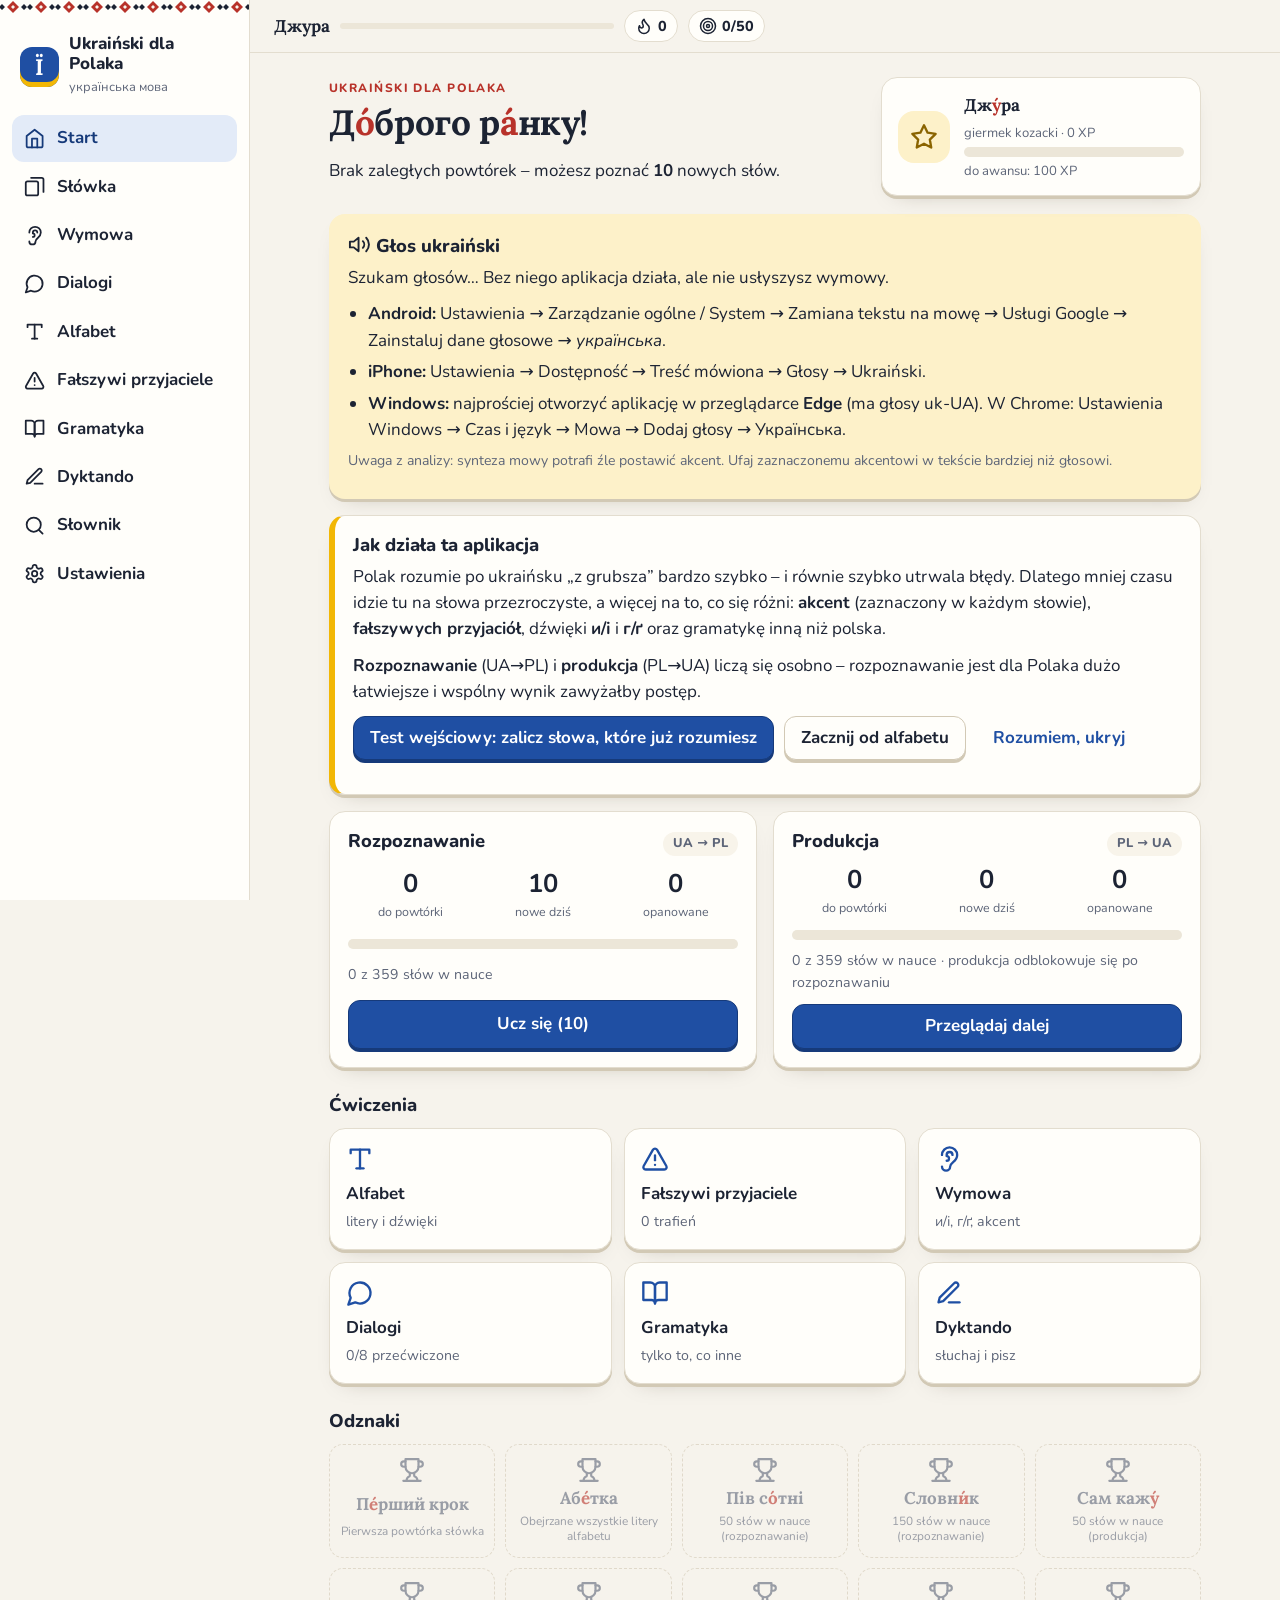
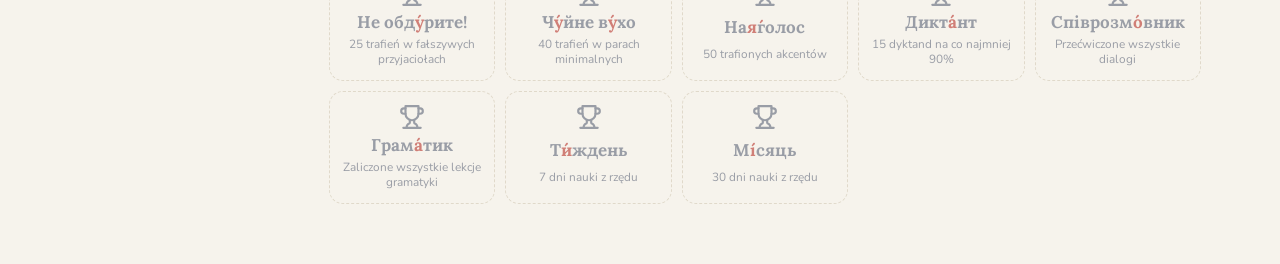
==== docs/index.html @ d946808f "Ukraiński dla Polaka: aplikacja PWA Alfabet, słownictwo A1 z akcentem i powtórkami SM-2 (osobno rozp" ====
<!doctype html>
<html lang="pl">
<head>
<meta charset="utf-8">
<meta name="viewport" content="width=device-width, initial-scale=1, viewport-fit=cover">
<title>Ukraiński dla Polaka</title>
<meta name="description" content="Nauka języka ukraińskiego dla osób polskojęzycznych: alfabet, słownictwo z akcentem i powtórkami, fałszywi przyjaciele, wymowa, dialogi, gramatyka kontrastowa.">
<meta name="theme-color" content="#1f4fa3">
<meta name="apple-mobile-web-app-capable" content="yes">
<meta name="mobile-web-app-capable" content="yes">
<meta name="apple-mobile-web-app-status-bar-style" content="default">
<meta name="apple-mobile-web-app-title" content="Ukraiński">
<link rel="manifest" href="manifest.webmanifest">
<link rel="apple-touch-icon" href="apple-touch-icon.png">
<link rel="preconnect" href="https://fonts.googleapis.com">
<link rel="preconnect" href="https://fonts.gstatic.com" crossorigin>
<link rel="stylesheet" href="https://fonts.googleapis.com/css2?family=Lora:ital,wght@0,400;0,500;0,700;1,400&family=Nunito:wght@400;600;700;800&display=swap">
<link rel="icon" href="data:image/svg+xml,%3Csvg xmlns='http://www.w3.org/2000/svg' viewBox='0 0 32 32'%3E%3Crect width='32' height='32' rx='8' fill='%231f4fa3'/%3E%3Crect y='24' width='32' height='8' fill='%23f2b705'/%3E%3Ctext x='16' y='22' font-family='Georgia' font-size='20' font-weight='700' fill='white' text-anchor='middle'%3E%D0%87%3C/text%3E%3C/svg%3E">
<style>
/* ============================================================
   UKRAIŃSKI DLA POLAKA – system wizualny
   Paleta: kobalt i pszeniczne złoto, akcent czerwieni haftu (вишива́нка).
   Czcionki: Nunito (interfejs) + Lora (ukraińskie słowa) – obie z cyrylicą.
   ============================================================ */
:root {
  --bg: #f6f3ec; --bg2: #ece6d8; --surface: #fffefa; --surface2: #f8f4ea; --ink: #1c2333; --muted: #5d6578; --line: #e3ddcf; --line2: #d2c9b5;
  --primary: #1f4fa3; --primary-d: #163a7a; --primary-soft: #e3ebf8;
  --gold: #8a6400; --gold-l: #f2b705; --gold-soft: #fdf1c9;
  --red: #b8322a; --red-soft: #f8e0dd;
  --ok: #2e7d4f; --ok-soft: #e0f0e5; --bad: #c0392b; --bad-soft: #f9e1de; --mid: #9a6a00; --mid-soft: #fbefd0;
  --st: #b8322a;
  --sans: 'Nunito', 'Segoe UI', system-ui, -apple-system, Roboto, sans-serif;
  --serif: 'Lora', Georgia, 'Times New Roman', serif;
  --clay: 0 3px 0 var(--line2), 0 10px 22px -16px rgba(40, 30, 10, .35);
  --r: 16px;
  color-scheme: light;
}
@media (prefers-color-scheme: dark) {
  :root:not([data-theme="light"]) {
    --bg: #11151e; --bg2: #171d2a; --surface: #1a2130; --surface2: #202839; --ink: #e8ebf2; --muted: #9ba4b7; --line: #2a3346; --line2: #0b0e14;
    --primary: #84a9f0; --primary-d: #a9c3f6; --primary-soft: #1d2a45; --gold: #f2c94c; --gold-soft: #3a3016; --red: #ec7a70; --red-soft: #3c1f1d;
    --ok: #6cc28f; --ok-soft: #173123; --bad: #f08a7e; --bad-soft: #3b1d1a; --mid: #f2c94c; --mid-soft: #3a3016; --st: #ff8f84;
    --clay: 0 3px 0 #07090d, 0 10px 22px -14px rgba(0, 0, 0, .7); color-scheme: dark;
  }
}
:root[data-theme="dark"] {
  --bg: #11151e; --bg2: #171d2a; --surface: #1a2130; --surface2: #202839; --ink: #e8ebf2; --muted: #9ba4b7; --line: #2a3346; --line2: #0b0e14;
  --primary: #84a9f0; --primary-d: #a9c3f6; --primary-soft: #1d2a45; --gold: #f2c94c; --gold-soft: #3a3016; --red: #ec7a70; --red-soft: #3c1f1d;
  --ok: #6cc28f; --ok-soft: #173123; --bad: #f08a7e; --bad-soft: #3b1d1a; --mid: #f2c94c; --mid-soft: #3a3016; --st: #ff8f84;
  --clay: 0 3px 0 #07090d, 0 10px 22px -14px rgba(0, 0, 0, .7); color-scheme: dark;
}
* { box-sizing: border-box; }
html { -webkit-text-size-adjust: 100%; }
html, body { margin: 0; }
body { background: var(--bg); color: var(--ink); font: 17px/1.55 var(--sans); -webkit-font-smoothing: antialiased; overflow-x: hidden; }
a { color: var(--primary); text-underline-offset: 2px; }
button, input, select { font: inherit; color: inherit; }
h1, h2, h3 { line-height: 1.2; margin: 0 0 .4em; }
h1 { font-size: 1.7rem; font-weight: 800; letter-spacing: -.01em; }
h2 { font-size: 1.15rem; font-weight: 800; }
p { margin: 0 0 .6em; }
.ic { width: 1.25em; height: 1.25em; fill: none; stroke: currentColor; stroke-width: 2; stroke-linecap: round; stroke-linejoin: round; flex: none; vertical-align: -.22em; }
[lang="uk"], .ua { font-family: var(--serif); }
.st { color: var(--st); font-weight: 700; }
.muted { color: var(--muted); }
.small { font-size: .88rem; }
.center { text-align: center; justify-content: center; }
kbd { font: 600 .7rem var(--sans); border: 1px solid var(--line2); border-radius: 5px; padding: 0 .35em; color: var(--muted); margin-left: .4em; }
@media (hover: none) { kbd { display: none; } }

/* ---------- Szkielet ---------- */
.app { display: flex; min-height: 100vh; }
.side { width: 250px; flex: none; position: sticky; top: 0; height: 100vh; overflow-y: auto; background: var(--surface); border-right: 1px solid var(--line); padding: 0 12px 20px; }
.side::before { content: ''; display: block; height: 14px; margin: 0 -12px 14px; background: var(--emb) repeat-x center / auto 14px; }
.brand { display: flex; gap: 10px; align-items: center; padding: 6px 8px 16px; text-decoration: none; color: var(--ink); }
.brand .ini { width: 40px; height: 40px; border-radius: 12px; background: var(--primary); color: #fff; display: grid; place-items: center; font: 700 1.4rem var(--serif); box-shadow: inset 0 -5px 0 var(--gold-l); }
.brand b { display: block; font-weight: 800; line-height: 1.15; }
.brand small { color: var(--muted); font-size: .8rem; }
.nav a { display: flex; gap: 12px; align-items: center; padding: 10px 12px; border-radius: 12px; text-decoration: none; color: var(--ink); font-weight: 700; margin-bottom: 2px; }
.nav a:hover { background: var(--surface2); }
.nav a.on { background: var(--primary-soft); color: var(--primary-d); }
.col { flex: 1; min-width: 0; }
.status { position: sticky; top: 0; z-index: 20; display: flex; gap: 10px; align-items: center; padding: 10px 24px; background: color-mix(in srgb, var(--bg) 88%, transparent); backdrop-filter: blur(8px); border-bottom: 1px solid var(--line); }
.status .lv { display: flex; align-items: center; gap: 10px; text-decoration: none; color: var(--ink); flex: 1; max-width: 340px; min-width: 0; }
.status .lvn { font-weight: 700; white-space: nowrap; }
.status .bar { flex: 1; }
.pill { display: inline-flex; gap: 5px; align-items: center; padding: 4px 10px; border-radius: 99px; background: var(--surface); border: 1px solid var(--line); font-weight: 800; font-size: .9rem; white-space: nowrap; }
.pill.hot { color: var(--red); }
.pill.goal.done { background: var(--ok-soft); color: var(--ok); border-color: transparent; }
.main { max-width: 920px; margin: 0 auto; padding: 24px 24px 60px; }
.bottomnav { display: none; }
@media (max-width: 860px) {
  .side { display: none; }
  .status { padding: 8px 16px; }
  .main { padding: 16px 16px calc(96px + env(safe-area-inset-bottom)); }
  .bottomnav { display: flex; position: fixed; left: 0; right: 0; bottom: 0; z-index: 30; background: var(--surface); border-top: 1px solid var(--line); padding: 6px 4px calc(6px + env(safe-area-inset-bottom)); }
  .bottomnav a { flex: 1; display: flex; flex-direction: column; align-items: center; gap: 2px; padding: 6px 2px; text-decoration: none; color: var(--muted); font-size: .72rem; font-weight: 700; border-radius: 12px; min-height: 48px; }
  .bottomnav a .ic { width: 24px; height: 24px; }
  .bottomnav a.on { color: var(--primary); background: var(--primary-soft); }
  h1 { font-size: 1.45rem; }
}

/* ---------- Elementy ---------- */
.card { background: var(--surface); border: 1px solid var(--line); border-radius: var(--r); box-shadow: var(--clay); padding: 18px; margin-bottom: 16px; }
.card.note { background: var(--surface2); }
.card.warn { background: var(--gold-soft); border-color: transparent; }
.card.warn ul { padding-left: 1.2em; margin: .4em 0; }
.card.warn li { margin-bottom: .3em; }
.btn { display: inline-flex; align-items: center; justify-content: center; gap: 8px; min-height: 44px; padding: 8px 16px; border-radius: 12px; border: 1px solid var(--line2); background: var(--surface); color: var(--ink); font-weight: 700; text-decoration: none; cursor: pointer; box-shadow: 0 3px 0 var(--line2); transition: transform .08s, box-shadow .08s, background .15s; }
.btn:hover { background: var(--surface2); }
.btn:active { transform: translateY(2px); box-shadow: 0 1px 0 var(--line2); }
.btn:disabled { opacity: .55; cursor: default; }
.btn.primary { background: var(--primary); border-color: var(--primary-d); color: #fff; box-shadow: 0 3px 0 var(--primary-d); }
.btn.primary:hover { filter: brightness(1.07); }
:root[data-theme="dark"] .btn.primary { color: #0d1526; }
@media (prefers-color-scheme: dark) { :root:not([data-theme="light"]) .btn.primary { color: #0d1526; } }
.btn.ghost { background: transparent; box-shadow: none; border-color: transparent; color: var(--primary); }
.btn.danger { color: var(--bad); }
.btn.block { display: flex; width: 100%; }
.row { display: flex; flex-wrap: wrap; gap: 10px; align-items: center; margin: 10px 0 16px; }
.bar { height: 10px; border-radius: 99px; background: var(--bg2); overflow: hidden; }
.bar i { display: block; height: 100%; background: var(--primary); border-radius: 99px; transition: width .4s; }
.bar.gold i { background: var(--gold-l); }
.bar.thin { height: 6px; }
.tag { display: inline-flex; align-items: center; gap: 4px; font-size: .75rem; font-weight: 800; padding: 2px 9px; border-radius: 99px; background: var(--surface2); color: var(--muted); white-space: nowrap; }
.tag .ic { width: 1em; height: 1em; }
.sim-t { background: var(--ok-soft); color: var(--ok); }
.sim-p { background: var(--primary-soft); color: var(--primary-d); }
.sim-f { background: var(--red-soft); color: var(--red); }
.sim-o { background: var(--gold-soft); color: var(--gold); }
.say { display: inline-grid; place-items: center; width: 40px; height: 40px; border-radius: 50%; border: 1px solid var(--line2); background: var(--primary-soft); color: var(--primary-d); cursor: pointer; vertical-align: middle; flex: none; position: relative; }
.say.slow { width: auto; padding: 0 10px; border-radius: 99px; gap: 4px; display: inline-flex; align-items: center; }
.say.slow small { font-weight: 800; font-size: .72rem; }
.say.speaking, .say-chip.speaking { animation: pulse 1s infinite; }
@keyframes pulse { 50% { box-shadow: 0 0 0 6px color-mix(in srgb, var(--primary) 25%, transparent); } }
.chip { display: inline-flex; align-items: center; gap: 6px; padding: 6px 12px; border-radius: 99px; border: 1px solid var(--line2); background: var(--surface); text-decoration: none; color: var(--ink); font-weight: 700; font-size: .9rem; cursor: pointer; min-height: 40px; }
.chip.on { background: var(--primary); color: #fff; border-color: var(--primary-d); }
.chips { display: flex; gap: 8px; flex-wrap: wrap; margin-bottom: 16px; }
.tr { display: block; font: italic .9rem var(--sans); color: var(--muted); }
.sec { margin: 26px 0 12px; }
.phead { margin-bottom: 18px; }
.phead .lead { color: var(--muted); max-width: 64ch; }
.backl { display: inline-flex; align-items: center; gap: 4px; text-decoration: none; font-weight: 700; margin-bottom: 8px; min-height: 40px; }

/* ---------- Start ---------- */
.hero { display: grid; grid-template-columns: 1fr 320px; gap: 18px; align-items: center; margin-bottom: 18px; }
.kicker { text-transform: uppercase; letter-spacing: .12em; font-size: .75rem; font-weight: 800; color: var(--red); margin-bottom: .3em; }
.hero h1 { font-family: var(--serif); font-size: 2.2rem; }
.lvcard { display: flex; gap: 14px; align-items: center; background: var(--surface); border: 1px solid var(--line); border-radius: var(--r); box-shadow: var(--clay); padding: 14px 16px; }
.lvcard > div { flex: 1; display: grid; gap: 4px; }
.lvcard small { color: var(--muted); font-size: .82rem; }
.lvbadge { width: 52px; height: 52px; border-radius: 16px; background: var(--gold-soft); color: var(--gold); display: grid; place-items: center; flex: none; }
.lvbadge .ic { width: 28px; height: 28px; }
.intro { border-left: 6px solid var(--gold-l); }
.duo { display: grid; grid-template-columns: 1fr 1fr; gap: 16px; }
.dir { display: grid; gap: 10px; margin: 0; }
.dirh { display: flex; justify-content: space-between; align-items: baseline; }
.dirh h2 { margin: 0; }
.arrow { font-size: .8rem; font-weight: 800; color: var(--muted); background: var(--surface2); border-radius: 99px; padding: 2px 10px; }
.nums { display: grid; grid-template-columns: repeat(3, 1fr); gap: 8px; text-align: center; }
.nums b { display: block; font-size: 1.6rem; line-height: 1.1; }
.nums small { color: var(--muted); font-size: .78rem; }
.tiles { display: grid; grid-template-columns: repeat(3, 1fr); gap: 12px; }
.tile { display: grid; gap: 4px; padding: 16px; background: var(--surface); border: 1px solid var(--line); border-radius: var(--r); box-shadow: var(--clay); text-decoration: none; color: var(--ink); transition: transform .12s; }
.tile:hover { transform: translateY(-2px); }
.tile .ic { width: 28px; height: 28px; color: var(--primary); margin-bottom: 4px; }
.tile small { color: var(--muted); }
.badges { display: grid; grid-template-columns: repeat(auto-fill, minmax(150px, 1fr)); gap: 10px; }
.bdg { display: grid; gap: 2px; justify-items: center; text-align: center; padding: 12px 8px; border-radius: 14px; border: 1px dashed var(--line2); color: var(--muted); opacity: .6; }
.bdg .ic { width: 26px; height: 26px; }
.bdg small { font-size: .74rem; line-height: 1.3; }
.bdg.got { opacity: 1; border: 1px solid transparent; background: var(--gold-soft); color: var(--ink); }
.bdg.got .ic { color: var(--gold); }
@media (max-width: 860px) {
  .hero { grid-template-columns: 1fr; }
  .hero h1 { font-size: 1.8rem; }
  .duo { grid-template-columns: 1fr; }
  .tiles { grid-template-columns: 1fr 1fr; }
}

/* ---------- Słówka ---------- */
.topics { display: grid; grid-template-columns: repeat(auto-fill, minmax(220px, 1fr)); gap: 12px; }
.topic { display: grid; gap: 6px; text-decoration: none; color: var(--ink); margin: 0; }
.topic small { color: var(--muted); }
.tb { display: grid; grid-template-columns: 44px 1fr; align-items: center; gap: 8px; font-size: .75rem; color: var(--muted); }
.sessbar { display: flex; align-items: center; gap: 12px; margin-bottom: 14px; font-weight: 800; color: var(--muted); font-size: .9rem; }
.sessbar .bar { flex: 1; }
.fc { text-align: center; position: relative; padding: 26px 18px; }
.fc .meta { color: var(--muted); font-size: .85rem; font-weight: 700; margin-bottom: 8px; }
.newtag { position: absolute; top: 12px; right: 12px; font-size: .72rem; font-weight: 800; background: var(--gold-soft); color: var(--gold); padding: 2px 10px; border-radius: 99px; }
.big { font-size: 2.3rem; line-height: 1.25; margin: 6px 0; }
.big .ua { font-size: inherit; }
.big .tr { font-size: 1rem; margin-top: 4px; }
.big.pl { font-family: var(--sans); font-weight: 800; font-size: 1.7rem; }
.bigish { font-size: 1.45rem; }
.sayrow { display: flex; justify-content: center; gap: 8px; margin: 8px 0; }
.back { margin-top: 14px; padding-top: 14px; border-top: 1px dashed var(--line2); display: grid; gap: 8px; justify-items: center; }
.back .pl { font-size: 1.35rem; font-weight: 800; }
.forms { color: var(--muted); font-size: 1rem; }
.tags { display: flex; gap: 6px; flex-wrap: wrap; justify-content: center; }
.ex { background: var(--surface2); border-radius: 12px; padding: 10px 14px; width: 100%; }
.ex p { margin: 0 0 4px; }
.ex p[lang] { font-size: 1.12rem; }
.actions { margin-top: 4px; }
.actions.sticky { position: sticky; bottom: calc(80px + env(safe-area-inset-bottom)); z-index: 5; }
@media (min-width: 861px) { .actions.sticky { bottom: 16px; } }
.grades { display: grid; grid-template-columns: repeat(auto-fit, minmax(110px, 1fr)); gap: 8px; }
.grades .btn { flex-direction: column; gap: 0; min-height: 60px; }
.grades .btn small { font-weight: 600; color: var(--muted); font-size: .76rem; }
.grades .btn kbd { position: absolute; display: none; }
.grades .g1 { border-color: var(--bad); color: var(--bad); }
.grades .g3 { color: var(--mid); }
.grades .g4 { border-color: var(--primary); color: var(--primary-d); }
.grades .g5 { color: var(--ok); }
.ansrow { display: flex; gap: 8px; margin: 16px 0 10px; }
.answer { flex: 1; min-width: 0; min-height: 52px; padding: 10px 14px; border-radius: 12px; border: 2px solid var(--line2); background: var(--surface2); font: 1.35rem var(--serif); }
.answer:focus { outline: none; border-color: var(--primary); }
.verdict { padding: 8px 12px; border-radius: 12px; margin: 6px 0 8px; display: inline-block; }
.verdict.ok { background: var(--ok-soft); } .verdict.bad { background: var(--bad-soft); } .verdict.typo, .verdict.half { background: var(--mid-soft); }
.okc { color: var(--ok); } .badc { color: var(--bad); } .mid { color: var(--mid); }

/* klawiatura ekranowa */
.kb { display: grid; gap: 6px; margin: 6px auto 0; max-width: 620px; user-select: none; -webkit-user-select: none; }
.kb-row { display: flex; gap: 4px; justify-content: center; }
.key { flex: 1; max-width: 50px; min-height: 46px; padding: 0; border-radius: 9px; border: 1px solid var(--line2); background: var(--surface); box-shadow: 0 2px 0 var(--line2); font: 1.15rem var(--serif); cursor: pointer; touch-action: manipulation; }
.key:active { transform: translateY(2px); box-shadow: none; background: var(--primary-soft); }
.key.wide { max-width: 90px; flex: 1.6; font-family: var(--sans); font-weight: 800; font-size: 1rem; }
.key.space { max-width: 300px; flex: 5; font-family: var(--sans); font-size: .85rem; color: var(--muted); }
.key.ent { background: var(--primary); color: #fff; border-color: var(--primary-d); }
@media (max-width: 420px) { .kb-row { gap: 3px; } .key { min-height: 44px; font-size: 1.05rem; border-radius: 7px; } }

/* test wejściowy */
.tgrid { display: grid; grid-template-columns: repeat(auto-fill, minmax(150px, 1fr)); gap: 8px; margin-bottom: 16px; }
.tw { display: grid; gap: 2px; padding: 12px; border-radius: 12px; border: 1px solid var(--line2); background: var(--surface); cursor: pointer; text-align: left; min-height: 56px; }
.tw .ua { font-size: 1.2rem; }
.tw small { display: none; color: var(--ok); font-weight: 700; }
.tw.on { background: var(--ok-soft); border-color: var(--ok); }
.tw.on small { display: block; }

/* słownik */
.filters { display: grid; grid-template-columns: 2fr 1fr 1fr; gap: 8px; margin-bottom: 14px; }
.filters input, .filters select, .form input, .form select { min-height: 44px; padding: 8px 12px; border-radius: 12px; border: 1px solid var(--line2); background: var(--surface); }
@media (max-width: 640px) { .filters { grid-template-columns: 1fr 1fr; } .filters input { grid-column: 1 / -1; } }
.wlist { display: grid; gap: 8px; }
.wrow { display: flex; gap: 12px; align-items: flex-start; background: var(--surface); border: 1px solid var(--line); border-radius: 14px; padding: 10px 12px; }
.wmain { flex: 1; min-width: 0; }
.wmain .ua { font-size: 1.2rem; }
.wmain .pl { font-weight: 700; }
.wmain .forms { font-size: .9rem; }
.wside { display: grid; justify-items: end; gap: 6px; }
.dots { display: flex; gap: 4px; }
.dots i { width: 10px; height: 10px; border-radius: 50%; background: var(--bg2); border: 1px solid var(--line2); }
.dots i.l { background: var(--gold-l); } .dots i.k { background: var(--ok); }
@media (max-width: 520px) { .wside .tag { display: none; } }

/* fałszywi przyjaciele */
.ff { display: grid; grid-template-columns: repeat(auto-fill, minmax(260px, 1fr)); gap: 12px; }
.ffc { margin: 0; }
.ffh { display: flex; gap: 10px; align-items: center; margin-bottom: 6px; }
.ffh .tr { display: inline; margin-left: 6px; }
.eq { color: var(--ok); margin: 0; }
.neq { color: var(--red); }
.opts { display: grid; gap: 10px; margin: 10px 0; }
.opts.two { grid-template-columns: 1fr 1fr; }
.opt { min-height: 54px; flex-direction: column; gap: 0; }
.opt small { color: var(--muted); font-weight: 600; }
.opt.right { background: var(--ok-soft); border-color: var(--ok); color: var(--ok); opacity: 1; }
.opt.wrong { background: var(--bad-soft); border-color: var(--bad); color: var(--bad); opacity: 1; }

/* wymowa */
.rules { display: grid; gap: 12px; }
.rule { margin: 0; }
.exs { display: flex; gap: 8px; flex-wrap: wrap; }
.say-chip .ua, .say-chip span { font-size: 1.1rem; }
.big-say { min-height: 56px; font-size: 1.1rem; }
.letters { display: flex; justify-content: center; gap: 2px; flex-wrap: wrap; margin-top: 10px; }
.lt { font: 2.3rem/1.3 var(--serif); padding: 2px 3px; }
.lt.v { min-width: 48px; min-height: 60px; border-radius: 12px; border: 2px dashed var(--line2); background: var(--surface2); cursor: pointer; }
.lt.v:hover { border-color: var(--primary); }
.lt.v.right { background: var(--ok-soft); border: 2px solid var(--ok); color: var(--ok); }
.lt.v.wrong { background: var(--bad-soft); border: 2px solid var(--bad); color: var(--bad); }
.gap { color: var(--primary); border-bottom: 3px solid var(--primary); padding: 0 .1em; }

/* dialogi */
.dlist { display: grid; gap: 10px; }
.dl { display: flex; gap: 14px; align-items: center; text-decoration: none; color: var(--ink); margin: 0; }
.dl > .ic { width: 26px; height: 26px; color: var(--primary); }
.dl > div { flex: 1; display: grid; }
.dl small { color: var(--muted); }
.num { width: 34px; height: 34px; border-radius: 10px; background: var(--primary-soft); color: var(--primary-d); display: grid; place-items: center; font-weight: 800; flex: none; }
.dctl { display: flex; flex-wrap: wrap; gap: 8px; align-items: center; margin-bottom: 10px; }
.chatlog { display: grid; gap: 10px; margin: 16px 0; }
.bub { max-width: 82%; padding: 10px 14px 8px; border-radius: 18px; background: var(--surface); border: 1px solid var(--line); box-shadow: var(--clay); transition: box-shadow .2s, transform .2s; }
.bub.r0 { justify-self: start; border-bottom-left-radius: 6px; }
.bub.r1 { justify-self: end; border-bottom-right-radius: 6px; background: var(--primary-soft); }
.bub.now { box-shadow: 0 0 0 3px var(--gold-l); transform: scale(1.01); }
.who { font-size: .78rem; font-weight: 800; color: var(--red); }
.utt { font-size: 1.2rem; line-height: 1.4; }
.plt { color: var(--muted); font-size: .92rem; margin-top: 2px; }
.reveal { border: 1px dashed var(--line2); background: transparent; border-radius: 10px; padding: 4px 12px; color: var(--muted); cursor: pointer; font: 700 .9rem var(--sans); }
.tools { display: flex; gap: 4px; flex-wrap: wrap; margin-top: 6px; }
.tb1 { display: inline-flex; gap: 4px; align-items: center; border: 1px solid var(--line2); background: var(--surface); border-radius: 99px; min-height: 36px; padding: 0 10px; cursor: pointer; color: var(--primary-d); }
.tb1 small { font-weight: 800; font-size: .72rem; }
.tb1.rec { background: var(--red); color: #fff; border-color: var(--red); animation: pulse 1s infinite; }
.srres { font-size: .88rem; margin-top: 4px; }
.yourturn { border: 2px solid var(--gold-l); }
@media (max-width: 520px) { .bub { max-width: 94%; } }

/* dyktando */
.dict { font-size: 1.3rem; line-height: 1.6; }
.okw { color: var(--ok); }
.badw { color: var(--bad); text-decoration: underline wavy; text-underline-offset: 4px; }

/* gramatyka */
.lesson p { max-width: 70ch; }
.tbl { border-collapse: collapse; margin: 8px 0 14px; width: 100%; }
.tbl td { border-bottom: 1px solid var(--line); padding: 8px 10px; vertical-align: top; }
.tbl td[lang] { font-size: 1.12rem; }
.tbl b { color: var(--red); }
.qz { margin-bottom: 12px; }
.qz .opts { grid-template-columns: 1fr; }
.qz .opt { align-items: flex-start; text-align: left; font-family: var(--serif); font-size: 1.1rem; font-weight: 500; }
.empty { text-align: center; padding: 30px 18px; }
.empty .row { justify-content: center; }

/* alfabet */
.abc { display: grid; grid-template-columns: repeat(auto-fill, minmax(78px, 1fr)); gap: 8px; }
.lt-tile { position: relative; display: grid; gap: 0; justify-items: center; padding: 10px 4px; border-radius: 14px; border: 1px solid var(--line2); background: var(--surface); box-shadow: 0 3px 0 var(--line2); cursor: pointer; min-height: 72px; }
.lt-tile b { font: 1.5rem var(--serif); }
.lt-tile small { color: var(--muted); font-size: .78rem; }
.lt-tile.seen { background: var(--surface2); }
.lt-tile.on { border-color: var(--primary); background: var(--primary-soft); }
.lt-tile .dot { position: absolute; top: 7px; right: 8px; width: 8px; height: 8px; border-radius: 50%; background: var(--red); }
.letter { display: flex; gap: 20px; align-items: center; }
.lbig { font: 4rem/1 var(--serif); color: var(--primary); min-width: 110px; text-align: center; }
.ipa { color: var(--muted); }
.exw { display: flex; gap: 10px; align-items: center; flex-wrap: wrap; }
.exw .tr { display: inline; }
@media (max-width: 520px) { .letter { flex-direction: column; text-align: center; } .exw { justify-content: center; } }

/* ustawienia */
.form { display: grid; gap: 12px; }
.form label { display: flex; justify-content: space-between; gap: 12px; align-items: center; flex-wrap: wrap; font-weight: 700; }
.form input[type=number] { width: 100px; }
.sw { display: flex; gap: 10px; align-items: center; font-weight: 700; cursor: pointer; min-height: 40px; }
.form .sw { justify-content: flex-start; }
.sw input { width: 20px; height: 20px; accent-color: var(--primary); }

/* toasty, konfetti */
#toasts { position: fixed; top: 64px; right: 16px; z-index: 100; display: grid; gap: 8px; pointer-events: none; }
.toast { background: var(--surface); border: 1px solid var(--line); border-left: 6px solid var(--primary); border-radius: 12px; padding: 10px 14px; box-shadow: var(--clay); display: grid; min-width: 220px; animation: tin .3s; }
.toast span { color: var(--muted); font-size: .88rem; }
.toast.badge, .toast.level { border-left-color: var(--gold-l); }
.toast.goal { border-left-color: var(--ok); }
.toast.out { opacity: 0; transform: translateX(20px); transition: .4s; }
@keyframes tin { from { opacity: 0; transform: translateY(-10px); } }
.confetti { position: fixed; inset: 0; pointer-events: none; z-index: 99; }
@media (max-width: 860px) { #toasts { left: 16px; right: 16px; top: 56px; } }
@media (prefers-reduced-motion: reduce) { *, *::before, *::after { animation: none !important; transition: none !important; } }
:focus-visible { outline: 3px solid var(--gold-l); outline-offset: 2px; }

/* pas haftu (вишивка) */
:root { --emb: url("data:image/svg+xml,%3Csvg xmlns='http://www.w3.org/2000/svg' width='28' height='14' viewBox='0 0 28 14'%3E%3Cpath d='M14 1l6 6-6 6-6-6z' fill='%23b8322a'/%3E%3Cpath d='M14 5l2 2-2 2-2-2z' fill='%23f6f3ec'/%3E%3Cpath d='M0 7l3-3 3 3-3 3zM22 7l3-3 3 3-3 3z' fill='%231c2333'/%3E%3C/svg%3E"); }

</style>
</head>
<body>
<div class="app">
  <aside class="side" aria-label="Menu główne">
    <a class="brand" href="#/start"><span class="ini">Ї</span><span><b>Ukraiński dla Polaka</b><small>українська мова</small></span></a>
    <nav class="nav" id="nav"></nav>
  </aside>
  <div class="col">
    <div class="status" id="status" aria-label="Postęp dnia"></div>
    <main class="main" id="main"></main>
  </div>
</div>
<nav class="bottomnav" id="bnav" aria-label="Nawigacja"></nav>
<div id="toasts" aria-live="polite"></div>
<script>
/* ============================================================
   SŁOWNICTWO A1
   W(ukraiński z akcentem, część mowy, polski, formy, podobieństwo, przykład, przykład PL)
   Akcent: znak U+0301 po samogłosce akcentowanej (рука́).
   Część mowy: ч/ж/с – rodzaj rzeczownika, мн – tylko l. mnoga, д – czasownik
     (para aspektowa: niedokonany / dokonany), п – przymiotnik, пр – przysłówek,
     ф – zwrot, з – słowo funkcyjne/zaimek, ч/ж/с.
   Podobieństwo do polskiego: t – przezroczyste, p – podobne z różnicą,
     f – fałszywy przyjaciel, o – zupełnie obce.
   ============================================================ */
var UA = window.UA || (window.UA = {});
UA.TOPICS = [];
UA.WORDS = [];
(function () {
  var cur;
  function T(id, name) { cur = id; UA.TOPICS.push({ id: id, name: name }); }
  function W(ua, pos, pl, forms, sim, ex, exPl) {
    UA.WORDS.push({ ua: ua, pos: pos, pl: pl, forms: forms || '', sim: sim, ex: ex || '', exPl: exPl || '', topic: cur });
  }

  T('zwroty', 'Powitania i zwroty');
  W('приві́т', 'ф', 'cześć (na powitanie)', '', 'o', 'Приві́т! Як спра́ви?', 'Cześć! Co słychać?');
  W('до́брий день', 'ф', 'dzień dobry', '', 'p', 'До́брий день! Чим мо́жу допомогти́?', 'Dzień dobry! W czym mogę pomóc?');
  W('до́брого ра́нку', 'ф', 'dzień dobry (rano)', '', 'p');
  W('до́брий ве́чір', 'ф', 'dobry wieczór', '', 'p');
  W('до поба́чення', 'ф', 'do widzenia', '', 'p');
  W('бува́й', 'ф', 'cześć, pa (na pożegnanie)', 'do kilku osób: бува́йте', 'o');
  W('дя́кую', 'ф', 'dziękuję', '', 'p', 'Ду́же дя́кую за допомо́гу!', 'Bardzo dziękuję za pomoc!');
  W('будь ла́ска', 'ф', 'proszę (prośba; odpowiedź na „dziękuję”)', '', 'o', 'Да́йте, будь ла́ска, ка́ву.', 'Proszę kawę.');
  W('ви́бачте', 'ф', 'przepraszam (do pana/pani, do wielu)', 'do jednej osoby na „ty”: ви́бач', 'p', 'Ви́бачте, де тут апте́ка?', 'Przepraszam, gdzie tu jest apteka?');
  W('пере́прошую', 'ф', 'przepraszam', '', 'p');
  W('так', 'з', 'tak', '', 't');
  W('ні', 'з', 'nie (odpowiedź)', 'przed czasownikiem: не', 'p');
  W('до́бре', 'пр', 'dobrze', '', 'p', 'До́бре, до за́втра!', 'Dobrze, do jutra!');
  W('як спра́ви?', 'ф', 'co słychać? jak się masz?', '', 'o');
  W('мене́ зва́ти…', 'ф', 'mam na imię…, nazywam się…', 'Як тебе́ зва́ти? Як вас зва́ти?', 'o', 'Мене́ зва́ти Окса́на.', 'Mam na imię Oksana.');
  W('ду́же при́ємно', 'ф', 'bardzo mi miło', '', 'p');
  W('не зна́ю', 'ф', 'nie wiem', '', 'p');
  W('я не розумі́ю', 'ф', 'nie rozumiem', '', 'p', 'Ви́бачте, я не розумі́ю. Повторі́ть, будь ла́ска.', 'Przepraszam, nie rozumiem. Proszę powtórzyć.');
  W('скі́льки це ко́штує?', 'ф', 'ile to kosztuje?', '', 'p');
  W('нема́ за що', 'ф', 'nie ma za co', '', 'p');
  W('де', 'з', 'gdzie', '', 'p', 'Де ти живе́ш?', 'Gdzie mieszkasz?');
  W('коли́', 'з', 'kiedy', '', 'p', 'Коли́ ти пове́рнешся?', 'Kiedy wrócisz?');
  W('що', 'з', 'co', '', 'p', 'Що це?', 'Co to jest?');
  W('хто', 'з', 'kto', '', 't', 'Хто це?', 'Kto to jest?');
  W('чому́', 'з', 'dlaczego', '', 'o', 'Чому́ ти не прийшо́в?', 'Dlaczego nie przyszedłeś?');
  W('як', 'з', 'jak', '', 't');

  T('ludzie', 'Ludzie i rodzina');
  W('люди́на', 'ж', 'człowiek', 'D. люди́ни · lm. лю́ди', 'o', 'Він до́бра люди́на.', 'On jest dobrym człowiekiem.');
  W('чолові́к', 'ч', 'mężczyzna; mąż', 'D. чолові́ка · lm. чоловіки́', 'f', 'Мій чолові́к працю́є в шко́лі.', 'Mój mąż pracuje w szkole.');
  W('жі́нка', 'ж', 'kobieta; żona', 'D. жі́нки · lm. жі́нки', 'p', 'Ця жі́нка – на́ша сусі́дка.', 'Ta kobieta to nasza sąsiadka.');
  W('дружи́на', 'ж', 'żona', 'D. дружи́ни · lm. дружи́ни', 'f', 'Це моя́ дружи́на Іри́на.', 'To moja żona Iryna.');
  W('дити́на', 'ж', 'dziecko', 'D. дити́ни · lm. ді́ти', 'p', 'У них дво́є діте́й.', 'Mają dwoje dzieci.');
  W('ма́ма', 'ж', 'mama', 'W. ма́мо', 't');
  W('ба́тько', 'ч', 'ojciec', 'D. ба́тька · W. ба́тьку', 'o', 'Мій ба́тько – лі́кар.', 'Mój ojciec jest lekarzem.');
  W('та́то', 'ч', 'tata', 'W. та́ту', 't');
  W('син', 'ч', 'syn', 'D. си́на · lm. сини́', 't');
  W('до́нька', 'ж', 'córka', 'D. до́ньки · lm. до́ньки', 'o', 'На́ша до́нька хо́дить до шко́ли.', 'Nasza córka chodzi do szkoły.');
  W('брат', 'ч', 'brat', 'D. бра́та · lm. брати́', 't');
  W('сестра́', 'ж', 'siostra', 'D. сестри́ · lm. се́стри', 'p');
  W('бабу́ся', 'ж', 'babcia', 'D. бабу́сі', 'p');
  W('діду́сь', 'ч', 'dziadek', 'D. дідуся́', 'p');
  W('друг', 'ч', 'przyjaciel', 'D. дру́га · lm. дру́зі · W. дру́же', 'p', 'Це мій найкра́щий друг.', 'To mój najlepszy przyjaciel.');
  W('подру́га', 'ж', 'przyjaciółka', 'D. подру́ги', 'p');
  W('сусі́д', 'ч', 'sąsiad', 'D. сусі́да · lm. сусі́ди', 'p');
  W('учи́тель', 'ч', 'nauczyciel', 'też вчи́тель · D. учи́теля · lm. учителі́', 'p', 'Я вчи́тель істо́рії.', 'Jestem nauczycielem historii.');
  W('у́чень', 'ч', 'uczeń', 'D. у́чня · lm. у́чні', 'p', 'У кла́сі два́дцять у́чнів.', 'W klasie jest dwudziestu uczniów.');
  W('студе́нт', 'ч', 'student', 'D. студе́нта', 't');
  W('лі́кар', 'ч', 'lekarz', 'D. лі́каря · lm. лікарі́ · W. лі́карю', 'p');
  W('ім’я́', 'с', 'imię', 'D. і́мені · lm. імена́', 'p', 'Яке́ твоє́ ім’я́?', 'Jak masz na imię?');
  W('прі́звище', 'с', 'nazwisko', 'D. прі́звища', 'f', 'Напиші́ть ва́ше прі́звище, будь ла́ска.', 'Proszę napisać swoje nazwisko.');
  W('роди́на', 'ж', 'rodzina', 'D. роди́ни', 't', 'У ме́не вели́ка роди́на.', 'Mam dużą rodzinę.');
  W('хло́пець', 'ч', 'chłopiec, chłopak', 'D. хло́пця · lm. хло́пці', 't');
  W('ді́вчина', 'ж', 'dziewczyna', 'D. ді́вчини · lm. дівча́та', 'p');
  W('пан', 'ч', 'pan', 'W. па́не', 't');
  W('па́ні', 'ж', 'pani', 'nieodmienne', 't');

  T('cialo', 'Ciało i zdrowie');
  W('голова́', 'ж', 'głowa', 'D. голови́ · lm. го́лови', 'p', 'У ме́не боли́ть голова́.', 'Boli mnie głowa.');
  W('рука́', 'ж', 'ręka', 'D. руки́ · lm. ру́ки', 'p', 'Мий ру́ки пе́ред ї́жею.', 'Myj ręce przed jedzeniem.');
  W('нога́', 'ж', 'noga', 'D. ноги́ · lm. но́ги', 't');
  W('о́ко', 'с', 'oko', 'D. о́ка · lm. о́чі', 't', 'У не́ї зеле́ні о́чі.', 'Ona ma zielone oczy.');
  W('ву́хо', 'с', 'ucho', 'D. ву́ха · lm. ву́ха', 'p');
  W('ніс', 'ч', 'nos', 'D. но́са · lm. носи́', 'p');
  W('рот', 'ч', 'usta', 'D. ро́та', 'o');
  W('зуб', 'ч', 'ząb', 'D. зу́ба · lm. зу́би', 'p');
  W('се́рце', 'с', 'serce', 'D. се́рця · lm. серця́', 't');
  W('живі́т', 'ч', 'brzuch', 'D. живота́', 'f', 'У дити́ни боли́ть живі́т.', 'Dziecko boli brzuch.');
  W('спи́на', 'ж', 'plecy', 'D. спи́ни', 'o');
  W('па́лець', 'ч', 'palec', 'D. па́льця · lm. па́льці', 't');
  W('го́рло', 'с', 'gardło', 'D. го́рла', 'p');
  W('хво́рий', 'п', 'chory', 'хво́ра, хво́ре', 'p', 'Сього́дні він хво́рий і не прийде́.', 'Dziś jest chory i nie przyjdzie.');
  W('здоро́вий', 'п', 'zdrowy', 'здоро́ва, здоро́ве', 'p');
  W('боли́ть', 'д', 'boli', 'у ме́не боли́ть…; lm. боля́ть', 'p', 'У ме́не боля́ть зу́би.', 'Bolą mnie zęby.');
  W('лі́ки', 'мн', 'lekarstwo, leki', 'D. лі́ків', 'p', 'Прийма́йте ці лі́ки три́чі на день.', 'Proszę brać te leki trzy razy dziennie.');
  W('температу́ра', 'ж', 'gorączka; temperatura', 'D. температу́ри', 'p');
  W('ка́шель', 'ч', 'kaszel', 'D. ка́шлю', 'p');
  W('реце́пт', 'ч', 'recepta; przepis (kulinarny)', 'D. реце́пта (recepta) / реце́пту (przepis)', 'p');
  W('ліка́рня', 'ж', 'szpital', 'D. ліка́рні', 'o', 'Його́ забра́ли до ліка́рні.', 'Zabrano go do szpitala.');
  W('апте́ка', 'ж', 'apteka', 'D. апте́ки', 't');
  W('шви́дка допомо́га', 'ф', 'karetka, pogotowie', '', 'o', 'Ви́кличте шви́дку допомо́гу!', 'Proszę wezwać karetkę!');

  T('dom', 'Dom');
  W('дім', 'ч', 'dom', 'D. до́му · lm. доми́ · вдо́ма – w domu', 'p', 'Я вже вдо́ма.', 'Jestem już w domu.');
  W('буди́нок', 'ч', 'budynek, dom', 'D. буди́нку · lm. буди́нки', 'p');
  W('кварти́ра', 'ж', 'mieszkanie', 'D. кварти́ри', 'f', 'На́ша кварти́ра на тре́тьому по́версі.', 'Nasze mieszkanie jest na trzecim piętrze.');
  W('кімна́та', 'ж', 'pokój (pomieszczenie)', 'D. кімна́ти', 'o');
  W('ку́хня', 'ж', 'kuchnia', 'D. ку́хні', 't');
  W('ва́нна', 'ж', 'wanna; łazienka (ва́нна кімна́та)', 'D. ва́нни', 'p');
  W('вікно́', 'с', 'okno', 'D. вікна́ · lm. ві́кна', 'p', 'Відчині́ вікно́, будь ла́ска.', 'Otwórz okno, proszę.');
  W('две́рі', 'мн', 'drzwi', 'D. двере́й', 'p');
  W('стіл', 'ч', 'stół', 'D. стола́ · lm. столи́', 'p');
  W('стіле́ць', 'ч', 'krzesło', 'D. стільця́ · lm. стільці́', 'p');
  W('крі́сло', 'с', 'fotel', 'D. крі́сла', 'f', 'Ба́тько сиди́ть у крі́слі.', 'Ojciec siedzi w fotelu.');
  W('дива́н', 'ч', 'kanapa, sofa', 'D. дива́на', 'f', 'Кіт спить на дива́ні.', 'Kot śpi na kanapie.');
  W('ки́лим', 'ч', 'dywan', 'D. ки́лима', 'p');
  W('лі́жко', 'с', 'łóżko', 'D. лі́жка', 'p');
  W('ша́фа', 'ж', 'szafa', 'D. ша́фи', 't');
  W('ло́жка', 'ж', 'łyżka', 'D. ло́жки', 'p');
  W('ви́делка', 'ж', 'widelec', 'D. ви́делки', 'p');
  W('ніж', 'ч', 'nóż', 'D. ножа́ · lm. ножі́', 'p');
  W('тарі́лка', 'ж', 'talerz', 'D. тарі́лки', 'p');
  W('ча́шка', 'ж', 'filiżanka, kubek', 'D. ча́шки', 'f', 'Ви́пий ча́шку ча́ю.', 'Wypij filiżankę herbaty.');
  W('ключ', 'ч', 'klucz', 'D. ключа́ · lm. ключі́', 't', 'Де мої́ ключі́?', 'Gdzie są moje klucze?');

  T('jedzenie', 'Jedzenie');
  W('хліб', 'ч', 'chleb', 'D. хлі́ба', 'p', 'Ку́пиш хліб?', 'Kupisz chleb?');
  W('вода́', 'ж', 'woda', 'D. води́ · lm. во́ди', 't', 'Мо́жна скля́нку води́?', 'Można szklankę wody?');
  W('молоко́', 'с', 'mleko', 'D. молока́', 'p');
  W('ка́ва', 'ж', 'kawa', 'D. ка́ви', 't', 'Я п’ю ка́ву без цу́кру.', 'Piję kawę bez cukru.');
  W('чай', 'ч', 'herbata', 'D. ча́ю', 'o');
  W('м’я́со', 'с', 'mięso', 'D. м’я́са', 'p');
  W('ри́ба', 'ж', 'ryba', 'D. ри́би', 't');
  W('сир', 'ч', 'ser; twaróg', 'D. си́ру', 'p');
  W('яйце́', 'с', 'jajko', 'D. яйця́ · lm. я́йця', 'p');
  W('ма́сло', 'с', 'masło', 'D. ма́сла', 't');
  W('цу́кор', 'ч', 'cukier', 'D. цу́кру', 'p');
  W('сіль', 'ж', 'sól', 'D. со́лі', 'p');
  W('суп', 'ч', 'zupa', 'D. су́пу', 'p');
  W('борщ', 'ч', 'barszcz (ukraiński)', 'D. борщу́', 'p', 'Бабу́ся ва́рить найсмачні́ший борщ.', 'Babcia gotuje najsmaczniejszy barszcz.');
  W('о́воч', 'ч', 'warzywo', 'D. о́вочу · lm. о́вочі', 'f', 'Я купу́ю о́вочі на ри́нку.', 'Kupuję warzywa na targu.');
  W('фрукт', 'ч', 'owoc', 'D. фру́кта · lm. фру́кти', 'p');
  W('я́блуко', 'с', 'jabłko', 'D. я́блука · lm. я́блука', 'p');
  W('карто́пля', 'ж', 'ziemniaki', 'D. карто́плі (zbiorowe)', 'p');
  W('гарбу́з', 'ч', 'dynia', 'D. гарбуза́', 'f', 'Із гарбуза́ мо́жна звари́ти суп.', 'Z dyni można ugotować zupę.');
  W('каву́н', 'ч', 'arbuz', 'D. кавуна́', 'o', 'Влі́тку ми їмо́ каву́ни.', 'Latem jemy arbuzy.');
  W('сніда́нок', 'ч', 'śniadanie', 'D. сніда́нку', 'p');
  W('обі́д', 'ч', 'obiad', 'D. обі́ду', 't');
  W('вече́ря', 'ж', 'kolacja', 'D. вече́рі', 'p');
  W('смачни́й', 'п', 'smaczny', 'смачна́, смачне́', 'p', 'Суп ду́же смачни́й!', 'Zupa jest bardzo smaczna!');

  T('miasto', 'Miasto i transport');
  W('мі́сто', 'с', 'miasto', 'D. мі́ста · lm. міста́', 'p', 'Львів – ду́же гарне мі́сто.', 'Lwów to bardzo ładne miasto.');
  W('ву́лиця', 'ж', 'ulica', 'D. ву́лиці', 'p');
  W('магази́н', 'ч', 'sklep', 'D. магази́ну', 'f', 'Магази́н працю́є до дев’я́тої.', 'Sklep jest czynny do dziewiątej.');
  W('крамни́ця', 'ж', 'sklep, sklepik', 'D. крамни́ці', 'o');
  W('шко́ла', 'ж', 'szkoła', 'D. шко́ли', 't');
  W('вокза́л', 'ч', 'dworzec', 'D. вокза́лу', 'o', 'Як дійти́ до вокза́лу?', 'Jak dojść na dworzec?');
  W('зупи́нка', 'ж', 'przystanek', 'D. зупи́нки', 'o');
  W('авто́бус', 'ч', 'autobus', 'D. авто́буса', 't');
  W('по́тяг', 'ч', 'pociąg', 'D. по́тяга', 'p', 'По́тяг відхо́дить о во́сьмій.', 'Pociąg odjeżdża o ósmej.');
  W('маши́на', 'ж', 'samochód; maszyna', 'D. маши́ни', 'p');
  W('квито́к', 'ч', 'bilet', 'D. квитка́ · lm. квитки́', 'o');
  W('по́шта', 'ж', 'poczta', 'D. по́шти', 'p');
  W('це́рква', 'ж', 'cerkiew; kościół', 'D. це́ркви', 'p');
  W('міст', 'ч', 'most', 'D. мо́сту', 'p');
  W('пло́ща', 'ж', 'plac', 'D. пло́щі', 'o');
  W('право́руч', 'пр', 'w prawo, po prawej', '', 'p');
  W('ліво́руч', 'пр', 'w lewo, po lewej', '', 'p');
  W('пря́мо', 'пр', 'prosto', '', 'p', 'Іді́ть пря́мо, а по́тім ліво́руч.', 'Proszę iść prosto, a potem w lewo.');
  W('дале́ко', 'пр', 'daleko', '', 't');
  W('бли́зько', 'пр', 'blisko', '', 't');

  T('czas', 'Czas i kalendarz');
  W('день', 'ч', 'dzień', 'D. дня · lm. дні', 'p');
  W('ніч', 'ж', 'noc', 'D. но́чі', 'p', 'На добра́ніч!', 'Dobranoc!');
  W('ра́нок', 'ч', 'ranek, poranek', 'D. ра́нку · вра́нці – rano', 'p');
  W('ве́чір', 'ч', 'wieczór', 'D. ве́чора · lm. вечори́ · вве́чері – wieczorem', 'p');
  W('ти́ждень', 'ч', 'tydzień', 'D. ти́жня', 'p');
  W('мі́сяць', 'ч', 'miesiąc; księżyc', 'D. мі́сяця', 'p');
  W('рік', 'ч', 'rok', 'D. ро́ку · lm. ро́ки', 'p', 'Мені́ со́рок ро́ків.', 'Mam czterdzieści lat.');
  W('годи́на', 'ж', 'godzina', 'D. годи́ни', 't', 'Котра́ годи́на?', 'Która godzina?');
  W('хвили́на', 'ж', 'minuta', 'D. хвили́ни', 'o', 'Зачека́й хвили́нку!', 'Poczekaj chwilkę!');
  W('сього́дні', 'пр', 'dzisiaj', '', 'p');
  W('за́втра', 'пр', 'jutro', '', 'o', 'До за́втра!', 'Do jutra!');
  W('вчо́ра', 'пр', 'wczoraj', '', 'p');
  W('за́раз', 'пр', 'teraz, w tej chwili', '', 'f', 'Я за́раз за́йнятий.', 'Jestem teraz zajęty.');
  W('за́вжди', 'пр', 'zawsze', '', 'p');
  W('ча́сто', 'пр', 'często', '', 'p');
  W('і́ноді', 'пр', 'czasem, czasami', '', 'o');
  W('понеді́лок', 'ч', 'poniedziałek', 'у понеді́лок', 'p');
  W('вівто́рок', 'ч', 'wtorek', 'у вівто́рок', 'p');
  W('середа́', 'ж', 'środa', 'у се́реду', 'p');
  W('четве́р', 'ч', 'czwartek', 'у четве́р', 'p');
  W('п’я́тниця', 'ж', 'piątek', 'у п’я́тницю', 'p');
  W('субо́та', 'ж', 'sobota', 'у субо́ту', 't');
  W('неді́ля', 'ж', 'niedziela', 'у неді́лю', 'p');
  W('сі́чень', 'ч', 'styczeń', 'D. сі́чня', 'p');
  W('лю́тий', 'ч', 'luty', 'D. лю́того (też przymiotnik: wściekły)', 't');
  W('бе́резень', 'ч', 'marzec', 'D. бе́резня', 'o');
  W('кві́тень', 'ч', 'kwiecień', 'D. кві́тня', 't');
  W('тра́вень', 'ч', 'maj', 'D. тра́вня', 'o');
  W('че́рвень', 'ч', 'czerwiec', 'D. че́рвня', 'p');
  W('ли́пень', 'ч', 'lipiec', 'D. ли́пня', 'p');
  W('се́рпень', 'ч', 'sierpień', 'D. се́рпня', 'p');
  W('ве́ресень', 'ч', 'wrzesień', 'D. ве́ресня', 'p');
  W('жо́втень', 'ч', 'październik', 'D. жо́втня', 'o');
  W('листопа́д', 'ч', 'listopad', 'D. листопа́да', 't');
  W('гру́день', 'ч', 'grudzień', 'D. гру́дня', 'p');

  T('liczby', 'Liczby');
  W('оди́н', 'з', 'jeden', 'одна́, одне́', 'p');
  W('два', 'з', 'dwa', 'дві (ż.)', 't');
  W('три', 'з', 'trzy', '', 'p');
  W('чоти́ри', 'з', 'cztery', '', 'p');
  W('п’ять', 'з', 'pięć', '', 'p');
  W('шість', 'з', 'sześć', '', 'p');
  W('сім', 'з', 'siedem', '', 'p');
  W('ві́сім', 'з', 'osiem', '', 'p');
  W('де́в’ять', 'з', 'dziewięć', '', 'p');
  W('де́сять', 'з', 'dziesięć', '', 'p');
  W('оди́надцять', 'з', 'jedenaście', '', 'p');
  W('два́дцять', 'з', 'dwadzieścia', '', 'p');
  W('сто', 'з', 'sto', '', 't');
  W('ти́сяча', 'ж', 'tysiąc', '', 'p');

  T('kolory', 'Kolory i cechy');
  W('черво́ний', 'п', 'czerwony', '', 'p');
  W('си́ній', 'п', 'niebieski (ciemny), granatowy', 'си́ня, си́нє', 'o');
  W('блаки́тний', 'п', 'błękitny, jasnoniebieski', '', 'p', 'Пра́пор Украї́ни си́ньо-жо́втий.', 'Flaga Ukrainy jest niebiesko-żółta.');
  W('жо́втий', 'п', 'żółty', '', 'p');
  W('зеле́ний', 'п', 'zielony', '', 'p');
  W('чо́рний', 'п', 'czarny', '', 'p');
  W('бі́лий', 'п', 'biały', '', 'p');
  W('сі́рий', 'п', 'szary', '', 'p');
  W('кори́чневий', 'п', 'brązowy', '', 'o');
  W('роже́вий', 'п', 'różowy', '', 'p');
  W('вели́кий', 'п', 'duży, wielki', '', 'p', 'У нас вели́кий клас.', 'Mamy dużą klasę.');
  W('мали́й', 'п', 'mały', 'мала́, мале́', 'p');
  W('нови́й', 'п', 'nowy', 'нова́, нове́', 't');
  W('стари́й', 'п', 'stary', 'стара́, старе́', 't');
  W('до́брий', 'п', 'dobry', 'до́бра, до́бре', 't');
  W('га́рний', 'п', 'ładny, piękny', 'га́рна, га́рне', 'o', 'Яка́ га́рна пого́да!', 'Jaka piękna pogoda!');
  W('краси́вий', 'п', 'piękny, ładny', '', 'o');
  W('ціка́вий', 'п', 'ciekawy', '', 't');
  W('важки́й', 'п', 'ciężki; trudny', 'важка́, важке́', 'p');
  W('легки́й', 'п', 'lekki; łatwy', 'легка́, легке́', 'p');
  W('те́плий', 'п', 'ciepły', '', 'p');
  W('холо́дний', 'п', 'zimny', '', 'p');
  W('гаря́чий', 'п', 'gorący', '', 'p');
  W('дороги́й', 'п', 'drogi (kosztowny; bliski)', 'дорога́, дороге́', 't');
  W('деше́вий', 'п', 'tani', '', 'o');
  W('швидки́й', 'п', 'szybki', '', 'p');
  W('пові́льний', 'п', 'powolny', '', 'p');
  W('щасли́вий', 'п', 'szczęśliwy', '', 'p');
  W('сумни́й', 'п', 'smutny', '', 'p');
  W('вто́млений', 'п', 'zmęczony', '', 'o', 'Я сього́дні ду́же вто́млений.', 'Jestem dziś bardzo zmęczony.');
  W('розу́мний', 'п', 'mądry', '', 'p');
  W('молоди́й', 'п', 'młody', 'молода́, молоде́', 'p');

  T('czasowniki', 'Czasowniki podstawowe');
  W('бу́ти', 'д', 'być', 'teraźn. zwykle pomijane · бу́ду, бу́деш (przysz.)', 't', 'За́втра я бу́ду вдо́ма.', 'Jutro będę w domu.');
  W('ма́ти', 'д', 'mieć', 'ма́ю, ма́єш', 'p', 'Ма́ю пита́ння.', 'Mam pytanie.');
  W('роби́ти / зроби́ти', 'д', 'robić / zrobić', 'роблю́, ро́биш', 't', 'Що ти ро́биш?', 'Co robisz?');
  W('чита́ти / прочита́ти', 'д', 'czytać / przeczytać', 'чита́ю, чита́єш', 'p', 'Я вже прочита́в цю кни́жку.', 'Już przeczytałem tę książkę.');
  W('писа́ти / написа́ти', 'д', 'pisać / napisać', 'пишу́, пи́шеш', 't', 'Напиши́ мені́ за́втра.', 'Napisz do mnie jutro.');
  W('каза́ти / сказа́ти', 'д', 'mówić / powiedzieć', 'кажу́, ка́жеш', 'p', 'Скажі́ть, будь ла́ска, котра́ годи́на?', 'Proszę powiedzieć, która godzina?');
  W('говори́ти', 'д', 'mówić', 'говорю́, гово́риш', 'p', 'Ви говори́те по-по́льськи?', 'Czy mówi pan po polsku?');
  W('розмовля́ти', 'д', 'rozmawiać; mówić (językiem)', 'розмовля́ю, розмовля́єш', 'p', 'Я розмовля́ю украї́нською.', 'Mówię po ukraińsku.');
  W('зна́ти', 'д', 'wiedzieć; znać', 'зна́ю, зна́єш', 'p');
  W('розумі́ти / зрозумі́ти', 'д', 'rozumieć / zrozumieć', 'розумі́ю, розумі́єш', 't');
  W('ба́чити / поба́чити', 'д', 'widzieć / zobaczyć', 'ба́чу, ба́чиш', 'p', 'Ра́дий тебе́ ба́чити!', 'Miło cię widzieć!');
  W('чу́ти / почу́ти', 'д', 'słyszeć / usłyszeć', 'чу́ю, чу́єш', 'f', 'Ти мене́ чу́єш?', 'Słyszysz mnie?');
  W('слу́хати / послу́хати', 'д', 'słuchać / posłuchać', 'слу́хаю, слу́хаєш', 't');
  W('диви́тися / подиви́тися', 'д', 'patrzeć, oglądać / popatrzeć, obejrzeć', 'дивлю́ся, ди́вишся', 'f', 'Уве́чері ми ди́вимося фільм.', 'Wieczorem oglądamy film.');
  W('іти́ / піти́', 'д', 'iść / pójść', 'іду́, іде́ш · też йти', 'p', 'Я йду додо́му.', 'Idę do domu.');
  W('ї́хати / пої́хати', 'д', 'jechać / pojechać', 'ї́ду, ї́деш', 'p', 'Ми ї́демо до Льво́ва по́тягом.', 'Jedziemy do Lwowa pociągiem.');
  W('ї́сти / з’ї́сти', 'д', 'jeść / zjeść', 'їм, їси́, їсть', 'p');
  W('пи́ти / ви́пити', 'д', 'pić / wypić', 'п’ю, п’єш', 't');
  W('спа́ти', 'д', 'spać', 'сплю, спиш', 't');
  W('жи́ти', 'д', 'żyć; mieszkać', 'живу́, живе́ш', 'p', 'Я живу́ у Варша́ві.', 'Mieszkam w Warszawie.');
  W('працюва́ти', 'д', 'pracować', 'працю́ю, працю́єш', 'p', 'Де ви працю́єте?', 'Gdzie pan pracuje?');
  W('вчи́тися / навчи́тися', 'д', 'uczyć się / nauczyć się', 'вчу́ся, вчи́шся', 'p', 'Я вчу́ся украї́нської мо́ви.', 'Uczę się języka ukraińskiego.');
  W('вчи́ти / ви́вчити', 'д', 'uczyć (się czegoś) / nauczyć się, wyuczyć', 'вчу, вчиш', 'p', 'Я ви́вчив усі́ слова́.', 'Nauczyłem się wszystkich słów.');
  W('люби́ти / полюби́ти', 'д', 'kochać, lubić / pokochać', 'люблю́, лю́биш', 'p', 'Я люблю́ ка́ву.', 'Lubię kawę.');
  W('хоті́ти / захоті́ти', 'д', 'chcieć / zechcieć', 'хо́чу, хо́чеш', 'p', 'Що ти хо́чеш?', 'Czego chcesz?');
  W('могти́ / змогти́', 'д', 'móc / zdołać', 'мо́жу, мо́жеш', 'p', 'Мо́жу допомогти́?', 'Mogę pomóc?');
  W('купува́ти / купи́ти', 'д', 'kupować / kupić', 'купу́ю, купу́єш', 'p');
  W('плати́ти / заплати́ти', 'д', 'płacić / zapłacić', 'плачу́, пла́тиш', 'p');
  W('чека́ти / почека́ти', 'д', 'czekać / poczekać', 'чека́ю, чека́єш', 't', 'Я чека́ю на тебе́.', 'Czekam na ciebie.');
  W('шука́ти', 'д', 'szukać', 'шука́ю, шука́єш', 'p');
  W('знахо́дити / знайти́', 'д', 'znajdować / znaleźć', 'знахо́джу, знахо́диш', 'p');
  W('пита́ти / запита́ти', 'д', 'pytać / zapytać', 'пита́ю, пита́єш', 'p');
  W('відповіда́ти / відпові́сти', 'д', 'odpowiadać / odpowiedzieć', 'відповіда́ю, відповіда́єш', 'p');
  W('відкрива́ти / відкри́ти', 'д', 'otwierać / otworzyć', 'відкрива́ю, відкрива́єш', 'p');
  W('закрива́ти / закри́ти', 'д', 'zamykać / zamknąć', 'закрива́ю, закрива́єш', 'p');
  W('почина́ти / поча́ти', 'д', 'zaczynać / zacząć', 'почина́ю, почина́єш', 'p', 'Уро́к почина́ється о во́сьмій.', 'Lekcja zaczyna się o ósmej.');
  W('закі́нчувати / закі́нчити', 'д', 'kończyć / skończyć', 'закі́нчую, закі́нчуєш', 'p');
  W('допомага́ти / допомогти́', 'д', 'pomagać / pomóc', 'допомага́ю, допомага́єш', 'p');
  W('дзвони́ти / подзвони́ти', 'д', 'dzwonić / zadzwonić', 'дзвоню́, дзво́ниш', 'p', 'Подзвони́ мені́ вве́чері.', 'Zadzwoń do mnie wieczorem.');
  W('ходи́ти', 'д', 'chodzić', 'ходжу́, хо́диш', 't');
  W('сиді́ти', 'д', 'siedzieć', 'сиджу́, сиди́ш', 'p');
  W('стоя́ти', 'д', 'stać', 'стою́, стої́ш', 'p');
  W('ду́мати / поду́мати', 'д', 'myśleć / pomyśleć', 'ду́маю, ду́маєш', 'p', 'Я ду́маю про тебе́.', 'Myślę o tobie.');
  W('па́м’ятати', 'д', 'pamiętać', 'па́м’ятаю, па́м’ятаєш', 'p');
  W('забува́ти / забу́ти', 'д', 'zapominać / zapomnieć', 'забува́ю, забува́єш', 'p', 'Не забу́дь ключі́!', 'Nie zapomnij kluczy!');
  W('готува́ти / приготува́ти', 'д', 'gotować; przygotowywać / przygotować', 'готу́ю, готу́єш', 'p');
  W('гра́ти / зігра́ти', 'д', 'grać / zagrać', 'гра́ю, гра́єш', 'p');
  W('співа́ти / заспіва́ти', 'д', 'śpiewać / zaśpiewać', 'співа́ю, співа́єш', 'p');
  W('відпочива́ти / відпочи́ти', 'д', 'odpoczywać / odpocząć', 'відпочива́ю, відпочива́єш', 'p');
  W('поверта́тися / поверну́тися', 'д', 'wracać / wrócić', 'поверта́юся, поверта́єшся', 'o');
  W('вихо́дити / ви́йти', 'д', 'wychodzić / wyjść', 'вихо́джу, вихо́диш', 'p');
  W('захо́дити / зайти́', 'д', 'wchodzić / wejść; wstępować / wstąpić', 'захо́джу, захо́диш', 'f', 'Захо́дьте, будь ла́ска!', 'Proszę wejść!');
  W('сподіва́тися', 'д', 'mieć nadzieję', 'сподіва́юся, сподіва́єшся', 'o');

  T('szkola', 'Szkoła i praca');
  W('уро́к', 'ч', 'lekcja', 'D. уро́ку · lm. уро́ки', 'f', 'Пе́рший уро́к – істо́рія.', 'Pierwsza lekcja to historia.');
  W('клас', 'ч', 'klasa', 'D. кла́су', 't');
  W('розкла́д', 'ч', 'plan lekcji; rozkład jazdy', 'D. розкла́ду', 'p');
  W('дома́шнє завда́ння', 'ф', 'praca domowa, zadanie domowe', '', 'o', 'Ви зроби́ли дома́шнє завда́ння?', 'Czy zrobiliście zadanie domowe?');
  W('зо́шит', 'ч', 'zeszyt', 'D. зо́шита', 'p');
  W('кни́жка', 'ж', 'książka', 'D. кни́жки · też кни́га', 'p');
  W('ру́чка', 'ж', 'długopis; klamka; rączka', 'D. ру́чки', 'f', 'Мо́жна ва́шу ру́чку?', 'Można pański długopis?');
  W('олі́вець', 'ч', 'ołówek', 'D. олівця́', 'p');
  W('до́шка', 'ж', 'tablica (szkolna); deska', 'D. до́шки', 'f', 'Іди́ до до́шки.', 'Chodź do tablicy.');
  W('пере́рва', 'ж', 'przerwa', 'D. пере́рви', 't');
  W('оці́нка', 'ж', 'ocena', 'D. оці́нки', 'p');
  W('контро́льна робо́та', 'ф', 'sprawdzian, klasówka', '', 'o');
  W('пита́ння', 'с', 'pytanie', 'D. пита́ння', 'p', 'У ме́не є пита́ння.', 'Mam pytanie.');
  W('ві́дповідь', 'ж', 'odpowiedź', 'D. ві́дповіді', 'p');
  W('і́спит', 'ч', 'egzamin', 'D. і́спиту', 'o');
  W('предме́т', 'ч', 'przedmiot', 'D. предме́та (rzecz) / предме́ту (szkolny)', 'p');
  W('істо́рія', 'ж', 'historia', 'D. істо́рії', 'p');
  W('мо́ва', 'ж', 'język (mowa)', 'D. мо́ви', 'p', 'Украї́нська мо́ва ду́же мелоді́йна.', 'Język ukraiński jest bardzo melodyjny.');
  W('сло́во', 'с', 'słowo', 'D. сло́ва · lm. слова́', 't');
  W('ре́чення', 'с', 'zdanie (w gramatyce)', 'D. ре́чення', 'o');
  W('пра́вильно', 'пр', 'poprawnie, dobrze', '', 'p', 'Пра́вильно! Моло́дець!', 'Dobrze! Brawo!');
  W('бібліоте́ка', 'ж', 'biblioteka', 'D. бібліоте́ки', 't');
  W('робо́та', 'ж', 'praca', 'D. робо́ти', 'p', 'Я йду на робо́ту.', 'Idę do pracy.');
  W('каніку́ли', 'мн', 'wakacje, ferie (szkolne)', 'D. каніку́л', 'p');
  W('дире́ктор', 'ч', 'dyrektor', 'D. дире́ктора', 't');

  T('sklep', 'Zakupy i pieniądze');
  W('гро́ші', 'мн', 'pieniądze', 'D. гроше́й', 'p', 'У ме́не нема́є гроше́й.', 'Nie mam pieniędzy.');
  W('гри́вня', 'ж', 'hrywna', 'D. гри́вні · lm. гри́вні, 5 гри́вень', 't');
  W('ціна́', 'ж', 'cena', 'D. ціни́ · lm. ці́ни', 'p');
  W('до́рого', 'пр', 'drogo', '', 't');
  W('деше́во', 'пр', 'tanio', '', 'o');
  W('ка́са', 'ж', 'kasa', 'D. ка́си', 't');
  W('ре́шта', 'ж', 'reszta (pieniędzy)', 'D. ре́шти', 'p');
  W('паке́т', 'ч', 'torba, reklamówka', 'D. паке́та', 'p', 'Вам потрі́бен паке́т?', 'Potrzebuje pan torbę?');
  W('пля́шка', 'ж', 'butelka', 'D. пля́шки', 'o');
  W('кілогра́м', 'ч', 'kilogram', 'D. кілогра́ма', 't');
  W('ри́нок', 'ч', 'targ, rynek', 'D. ри́нку', 'p');

  T('przyroda', 'Pogoda i przyroda');
  W('пого́да', 'ж', 'pogoda', 'D. пого́ди', 't', 'Яка́ сього́дні пого́да?', 'Jaka jest dziś pogoda?');
  W('со́нце', 'с', 'słońce', 'D. со́нця', 'p');
  W('дощ', 'ч', 'deszcz', 'D. дощу́', 'p', 'Іде́ дощ.', 'Pada deszcz.');
  W('сніг', 'ч', 'śnieg', 'D. сні́гу', 'p');
  W('ві́тер', 'ч', 'wiatr', 'D. ві́тру', 'p');
  W('хо́лодно', 'пр', 'zimno', '', 'p', 'Мені́ хо́лодно.', 'Zimno mi.');
  W('те́пло', 'пр', 'ciepło', '', 'p');
  W('зима́', 'ж', 'zima', 'D. зими́ · взи́мку – zimą', 't');
  W('весна́', 'ж', 'wiosna', 'D. весни́ · навесні́ – wiosną', 'p');
  W('лі́то', 'с', 'lato', 'D. лі́та · влі́тку – latem', 'p');
  W('о́сінь', 'ж', 'jesień', 'D. о́сені · восени́ – jesienią', 'p');
  W('не́бо', 'с', 'niebo', 'D. не́ба', 't');
  W('де́рево', 'с', 'drzewo', 'D. де́рева · lm. дере́ва', 'p');
  W('кві́тка', 'ж', 'kwiat, kwiatek', 'D. кві́тки', 'p');
  W('ліс', 'ч', 'las', 'D. лі́су', 'p');
  W('мо́ре', 'с', 'morze', 'D. мо́ря', 'p');
  W('рі́чка', 'ж', 'rzeka', 'D. рі́чки', 'p');

  T('slowka', 'Słowa funkcyjne');
  W('я', 'з', 'ja', 'mnie: мене́, мені́', 't');
  W('ти', 'з', 'ty', 'ciebie: тебе́, тобі́', 't');
  W('він', 'з', 'on', 'jego: його́, йому́', 'p');
  W('вона́', 'з', 'ona', 'jej: її́, їй', 'p');
  W('ми', 'з', 'my', 'nas: нас, нам', 't');
  W('ви', 'з', 'wy; pan/pani (forma grzecznościowa)', 'was: вас, вам', 'p');
  W('вони́', 'з', 'oni, one', 'ich: їх, їм', 'p');
  W('мій', 'з', 'mój', 'моя́, моє́, мої́', 'p');
  W('твій', 'з', 'twój', 'твоя́, твоє́, твої́', 'p');
  W('наш', 'з', 'nasz', 'на́ша, на́ше, на́ші', 't');
  W('але́', 'з', 'ale', '', 't');
  W('або́', 'з', 'albo, lub', '', 't');
  W('бо', 'з', 'bo', '', 't');
  W('тому́ що', 'з', 'ponieważ, dlatego że', '', 'o');
  W('якщо́', 'з', 'jeśli, jeżeli', '', 'o', 'Якщо́ бу́де час, я прийду́.', 'Jeśli będzie czas, przyjdę.');
  W('тут', 'з', 'tu, tutaj', '', 't');
  W('там', 'з', 'tam', '', 't');
  W('тепе́р', 'пр', 'teraz', '', 'p');
  W('вже', 'пр', 'już', 'też уже́', 'p');
  W('ще', 'пр', 'jeszcze', '', 'p');
  W('ду́же', 'пр', 'bardzo', '', 'f', 'Ду́же дя́кую!', 'Bardzo dziękuję!');
  W('тро́хи', 'пр', 'trochę', '', 'p', 'Я тро́хи розмовля́ю украї́нською.', 'Trochę mówię po ukraińsku.');
  W('бага́то', 'пр', 'dużo, wiele', '', 'f', 'У ме́не бага́то робо́ти.', 'Mam dużo pracy.');
  W('ма́ло', 'пр', 'mało', '', 't');
  W('ті́льки', 'з', 'tylko', 'też лише́', 'p');
  W('ра́зом', 'пр', 'razem', '', 't');
  W('пі́сля', 'з', 'po (czasowo)', '+ D.: пі́сля уро́ків', 'o', 'Зустрі́немося пі́сля уро́ків.', 'Spotkamy się po lekcjach.');
  W('пе́ред', 'з', 'przed', '+ N.: пе́ред шко́лою', 'p');
  W('бі́ля', 'з', 'obok, przy', '+ D.: бі́ля до́му', 'o');
  W('че́рез', 'з', 'przez; za (o czasie)', 'че́рез ти́ждень – za tydzień', 'p');
})();

</script>
<script>
/* ============================================================
   TREŚCI: alfabet, fałszywi przyjaciele, wymowa, gramatyka, dialogi
   ============================================================ */
var UA = window.UA || (window.UA = {});

/* ---------- Alfabet ----------
   [litera, transliteracja PL, IPA, opis dla Polaka, przykład, znaczenie, różnica względem rosyjskiego?] */
UA.ALPHABET = [
  ['А а', 'a', 'ɑ', 'jak polskie a', 'ма́ма', 'mama'],
  ['Б б', 'b', 'b', 'jak b – także na końcu wyrazu (nie ubezdźwięczniamy!)', 'хліб', 'chleb'],
  ['В в', 'w', 'ʋ / u̯', 'jak w; na końcu sylaby jak krótkie u (jak „ł”), nigdy jak f', 'вовк', 'wilk'],
  ['Г г', 'h', 'ɦ', 'dźwięczne, gardłowe h (jak czeskie h) – to nie jest polskie „g”', 'гора́', 'góra'],
  ['Ґ ґ', 'g', 'g', 'jak polskie g; rzadka litera', 'ґа́нок', 'ganek', 1],
  ['Д д', 'd', 'd', 'jak d', 'дім', 'dom'],
  ['Е е', 'e', 'ɛ', 'jak polskie e – bez „j” na początku (inaczej niż rosyjskie е)', 'де́рево', 'drzewo', 1],
  ['Є є', 'je / ie', 'jɛ', 'je; po spółgłosce zmiękcza ją', 'є', 'jest, są', 1],
  ['Ж ж', 'ż', 'ʒ', 'jak ż', 'жі́нка', 'kobieta'],
  ['З з', 'z', 'z', 'jak z', 'зима́', 'zima'],
  ['И и', 'y', 'ɪ', 'jak polskie y, ale bliżej i (przednie, napięte)', 'ми', 'my', 1],
  ['І і', 'i', 'i', 'jak polskie i; nie zmiękcza tak mocno jak polskie i', 'ліс', 'las', 1],
  ['Ї ї', 'ji', 'ji', 'zawsze ji', 'ї́жа', 'jedzenie', 1],
  ['Й й', 'j', 'j', 'jak j', 'мій', 'mój'],
  ['К к', 'k', 'k', 'jak k', 'кіт', 'kot'],
  ['Л л', 'ł / l', 'l', 'twarde l (nie polskie ł!); przed і, я, ю, є, ь miękkie', 'ла́мпа', 'lampa'],
  ['М м', 'm', 'm', 'jak m', 'мо́ре', 'morze'],
  ['Н н', 'n', 'n', 'jak n', 'ніс', 'nos'],
  ['О о', 'o', 'ɔ', 'jak polskie o; nigdy nie brzmi jak a (inaczej niż w rosyjskim)', 'молоко́', 'mleko'],
  ['П п', 'p', 'p', 'jak p', 'по́шта', 'poczta'],
  ['Р р', 'r', 'r', 'jak r', 'рука́', 'ręka'],
  ['С с', 's', 's', 'jak s', 'син', 'syn'],
  ['Т т', 't', 't', 'jak t', 'тут', 'tu'],
  ['У у', 'u', 'u', 'jak u', 'уро́к', 'lekcja'],
  ['Ф ф', 'f', 'f', 'jak f (głównie w zapożyczeniach)', 'фрукт', 'owoc'],
  ['Х х', 'ch', 'x', 'jak ch', 'хліб', 'chleb'],
  ['Ц ц', 'c', 't͡s', 'jak c', 'ціна́', 'cena'],
  ['Ч ч', 'cz', 't͡ʃ', 'jak cz (trochę miększe)', 'чай', 'herbata'],
  ['Ш ш', 'sz', 'ʃ', 'jak sz', 'шко́ла', 'szkoła'],
  ['Щ щ', 'szcz', 'ʃt͡ʃ', 'zawsze szcz – dwa dźwięki', 'ще', 'jeszcze'],
  ['Ь ь', '\'', 'ʲ', 'znak miękki: zmiękcza poprzednią spółgłoskę, sam nie brzmi', 'день', 'dzień'],
  ['Ю ю', 'ju / iu', 'ju', 'ju; po spółgłosce zmiękcza ją', 'ю́шка', 'zupka, rosół'],
  ['Я я', 'ja / ia', 'jɑ', 'ja; po spółgłosce zmiękcza ją', 'я́блуко', 'jabłko'],
  ['’', '(j)', 'j', 'apostrof: spółgłoska przed nim twarda, a я, ю, є, ї po nim czytamy z j', 'п’ять', 'pięć']
];

/* ---------- Fałszywi przyjaciele ----------
   [ukraiński, prawdziwe znaczenie, mylące polskie skojarzenie, jak powiedzieć to polskie słowo po ukraińsku, przykład, przykład PL] */
UA.FRIENDS = [
  ['дружи́на', 'żona', 'drużyna', 'кома́нда', 'Моя́ дружи́на – вчи́телька.', 'Moja żona jest nauczycielką.'],
  ['о́воч', 'warzywo', 'owoc', 'фрукт', 'Карто́пля – це о́воч.', 'Ziemniak to warzywo.'],
  ['гарбу́з', 'dynia', 'arbuz', 'каву́н', 'Восени́ ми ку́пимо гарбу́з.', 'Jesienią kupimy dynię.'],
  ['ди́ня', 'melon', 'dynia', 'гарбу́з', 'Ди́ня соло́дка, як мед.', 'Melon jest słodki jak miód.'],
  ['склеп', 'krypta, grobowiec', 'sklep', 'магази́н, крамни́ця', 'Під це́рквою є старови́нний склеп.', 'Pod cerkwią jest dawna krypta.'],
  ['уро́к', 'lekcja', 'urok', 'чарі́вність', 'Сього́дні шість уро́ків.', 'Dziś jest sześć lekcji.'],
  ['за́раз', 'teraz', 'zaraz (za chwilę)', 'незаба́ром, за хвили́нку', 'Я за́раз на робо́ті.', 'Jestem teraz w pracy.'],
  ['прі́звище', 'nazwisko', 'przezwisko', 'прі́звисько', 'Як ва́ше прі́звище?', 'Jak brzmi pana nazwisko?'],
  ['живі́т', 'brzuch', 'żywot', 'життя́', 'У ме́не боли́ть живі́т.', 'Boli mnie brzuch.'],
  ['ду́же', 'bardzo', 'duże', 'вели́ке', 'Це ду́же ціка́во.', 'To bardzo ciekawe.'],
  ['бага́то', 'dużo', 'bogato', 'розкі́шно', 'Тут бага́то люде́й.', 'Tu jest dużo ludzi.'],
  ['чу́ти', 'słyszeć', 'czuć', 'відчува́ти', 'Я тебе́ пога́но чу́ю.', 'Słabo cię słyszę.'],
  ['ди́витися', 'patrzeć, oglądać', 'dziwić się', 'дивува́тися', 'Подиви́ся на це!', 'Popatrz na to!'],
  ['ча́шка', 'filiżanka', 'czaszka', 'че́реп', 'Ча́шка ка́ви, будь ла́ска.', 'Filiżankę kawy poproszę.'],
  ['ру́чка', 'długopis (też klamka, rączka)', 'tylko rączka', 'ру́ченька (o dłoni dziecka)', 'Пиші́ть ру́чкою, не олівце́м.', 'Piszcie długopisem, nie ołówkiem.'],
  ['крі́сло', 'fotel', 'krzesło', 'стіле́ць', 'Сіда́йте в крі́сло.', 'Proszę usiąść w fotelu.'],
  ['дива́н', 'kanapa', 'dywan', 'ки́лим', 'Ми ди́вимося фільм на дива́ні.', 'Oglądamy film na kanapie.'],
  ['па́м’ятник', 'pomnik', 'pamiętnik', 'щоде́нник', 'Це па́м’ятник Шевче́нкові.', 'To pomnik Szewczenki.'],
  ['ми́ло', 'mydło', 'miło', 'при́ємно', 'Ми́йте ру́ки з ми́лом.', 'Myjcie ręce mydłem.'],
  ['ду́мка', 'myśl; opinia', 'duma', 'го́рдість', 'Яка́ ва́ша ду́мка?', 'Jakie jest pana zdanie?'],
  ['кома́нда', 'drużyna', 'komenda', 'управлі́ння (полі́ції)', 'На́ша кома́нда ви́грала.', 'Nasza drużyna wygrała.'],
  ['ві́дпустка', 'urlop', 'odpust', 'ві́дпуст (церко́вне свя́то)', 'У ли́пні в ме́не ві́дпустка.', 'W lipcu mam urlop.'],
  ['літні́й', 'starszy, w podeszłym wieku', 'letni', 'лі́тній (akcent na 1. sylabie) = letni', 'Допоможі́ть літні́й жі́нці.', 'Proszę pomóc starszej pani.'],
  ['о́браз', 'obraz w sensie: wizerunek; ikona', 'obraz (malowidło)', 'карти́на', 'Над две́рима ви́сить о́браз.', 'Nad drzwiami wisi ikona.'],
  ['губа́', 'warga', 'gęba', 'рот (usta)', 'Не куса́й гу́би.', 'Nie przygryzaj warg.'],
  ['кварти́ра', 'mieszkanie', 'kwatera', 'житло́ на ніч, постій', 'Ми ма́ємо нову́ кварти́ру.', 'Mamy nowe mieszkanie.'],
  ['магази́н', 'sklep', 'magazyn', 'склад', 'Магази́н уже́ зачи́нений.', 'Sklep jest już zamknięty.'],
  ['чолові́к', 'mężczyzna; mąż', 'człowiek', 'люди́на', 'Мій чолові́к – лі́кар.', 'Mój mąż jest lekarzem.'],
  ['лю́тий', 'luty; wściekły', 'tylko „luty”', '–', 'Лю́тий соба́ка.', 'Wściekły pies.'],
  ['ли́хо', 'nieszczęście, bieda', 'licho (diabeł; marny)', 'чорт / ке́пський', 'Біда́ й ли́хо.', 'Bieda i nieszczęście.']
];

/* ---------- Pary minimalne (słuchanie) ---------- */
UA.PAIRS = [
  { id: 'yi', name: 'и [ɪ] czy і [i]?', items: [
    ['бик', 'byk', 'бік', 'bok'], ['лис', 'lis', 'ліс', 'las'], ['кит', 'wieloryb', 'кіт', 'kot'],
    ['дим', 'dym', 'дім', 'dom'], ['рис', 'ryż', 'ріс', 'rósł'], ['вид', 'widok', 'від', 'od'],
    ['си́ла', 'siła', 'сі́ла', 'usiadła'], ['пи́ти', 'pić', 'піти́', 'pójść']
  ]},
  { id: 'gh', name: 'г [ɦ] czy ґ [g]?', items: [
    ['гра́ти', 'grać', 'ґра́ти', 'krata'], ['гніт', 'ucisk', 'ґніт', 'knot (świecy)']
  ]}
];

/* г czy ґ? – pisownia */
UA.GG = ['ґа́нок|ganek', 'ґу́дзик|guzik', 'ґрунт|grunt, gleba', 'ґа́зда|gospodarz (zach.)', 'дзи́ґа|bączek (zabawka)', 'ґра́ти|krata',
  'гора́|góra', 'голова́|głowa', 'гро́ші|pieniądze', 'гаря́чий|gorący', 'горо́д|ogród warzywny', 'гарбу́з|dynia'];

/* Pary akcentowe – ten sam zapis, inne znaczenie */
UA.STRESS_PAIRS = [
  ['за́мок', 'zamek (budowla)', 'замо́к', 'zamek (do drzwi), kłódka'],
  ['му́ка', 'męka', 'мука́', 'mąka'],
  ['ру́ки', 'ręce (M. lm.)', 'руки́', 'ręki (D. lp.)'],
  ['бра́ти', 'brać', 'брати́', 'bracia'],
  ['о́рган', 'narząd; organ', 'орга́н', 'organy (instrument)'],
  ['а́тлас', 'atlas', 'атла́с', 'atłas (tkanina)']
];

/* ---------- Zasady wymowy (karty) ---------- */
UA.RULES = [
  { t: 'и i і to dwa różne dźwięki', b: 'и [ɪ] brzmi podobnie do polskiego y, ale jest bardziej przednie. і [i] to polskie i. Opozycja odróżnia znaczenia: бик (byk) – бік (bok). Ćwicz w „Parach minimalnych”.', ex: ['бик', 'бік', 'ми', 'ні'] },
  { t: 'г to nie g', b: 'г [ɦ] to dźwięczne, gardłowe h, jak w czeskim. Polskie g zapisuje się rzadką literą ґ. Typowy polski błąd: czytanie горо́д jak „gorod”.', ex: ['гора́', 'голова́', 'ґа́нок', 'ґу́дзик'] },
  { t: 'Bez ubezdźwięczniania na końcu', b: 'W ukraińskim dźwięczne spółgłoski na końcu wyrazu i przed bezdźwięcznymi zostają dźwięczne: хліб to [xlʲib], nie „chlip”. To jeden z najbardziej słyszalnych „polskich akcentów”. Wyjątek: г przed bezdźwięczną brzmi jak х (ле́гко [ˈlɛxkɔ]).', ex: ['хліб', 'дуб', 'сад', 'ніж', 'моро́з', 'кни́жка'] },
  { t: 'в na końcu sylaby = krótkie u', b: 'Na końcu sylaby в brzmi jak niezgłoskotwórcze u [u̯] – podobnie do polskiego ł. Nigdy jak f (polskie „krew” → [krɛf], ukraińskie кров → [krɔu̯]).', ex: ['вовк', 'Льві́в', 'кров', 'пра́вда'] },
  { t: 'щ = szcz', b: 'Litera щ to zawsze dwa dźwięki [ʃt͡ʃ], jak polskie szcz.', ex: ['ще', 'борщ', 'ща́стя', 'дощ'] },
  { t: 'Litery jotowane: я, ю, є, ї', b: 'Na początku wyrazu, po samogłosce i po apostrofie brzmią ja, ju, je, ji. Po spółgłosce (я, ю, є) zmiękczają ją: ня, лю. Litera ї zawsze brzmi ji.', ex: ['я́блуко', 'моя́', 'лю́ди', 'Украї́на'] },
  { t: 'Apostrof i znak miękki', b: 'Apostrof oddziela twardą spółgłoskę od jotowanej samogłoski: м’я́со [ˈmjasɔ], п’ять [pjatʲ]. Znak miękki ь zmiękcza spółgłoskę przed sobą: день, сіль.', ex: ['м’я́со', 'п’ять', 'сім’я́', 'день'] },
  { t: 'е i о bez niespodzianek', b: 'е to [ɛ] bez j (rosyjskie е brzmi „je”). о nie redukuje się do a: молоко́ to [mɔlɔˈkɔ], nie „małako”. Dla Polaka to ułatwienie – czyta się jak po polsku.', ex: ['молоко́', 'де́рево', 'метро́'] },
  { t: 'Akcent jest ruchomy', b: 'Akcent może paść na dowolną sylabę i przesuwa się w odmianie: рука́ – ру́ки, сестра́ – се́стри. W zwykłych tekstach nie jest zaznaczany, dlatego w aplikacji każda forma ma akcent.', ex: ['рука́', 'ру́ки', 'сестра́', 'се́стри'] },
  { t: 'дж i дз to jeden dźwięk', b: 'Dwuznaki дж [d͡ʒ] i дз [d͡z] czyta się jak polskie dż i dz.', ex: ['джерело́', 'дзво́ник', 'ґу́дзик'] }
];

/* ---------- Gramatyka kontrastowa ---------- */
UA.GRAMMAR = [
  { id: 'byt', t: 'Bez „być” w czasie teraźniejszym',
    b: '<p>W czasie teraźniejszym czasownik <b>бу́ти</b> zwykle się pomija – tam, gdzie Polak mówi „jestem”, Ukrainiec nic nie wstawia:</p><table class="tbl"><tr><td>Я вчи́тель.</td><td>Jestem nauczycielem.</td></tr><tr><td>Він удо́ма.</td><td>On jest w domu.</td></tr><tr><td>Де ти?</td><td>Gdzie jesteś?</td></tr><tr><td>Це моя́ ма́ма.</td><td>To (jest) moja mama.</td></tr></table><p>Forma <b>є</b> („jest/są”) pojawia się, gdy mówimy o istnieniu lub posiadaniu: <i>Тут є апте́ка?</i> – Czy jest tu apteka? <i>У ме́не є брат.</i> – Mam brata.</p><p>Uwaga: rzeczownik po pominiętym „być” stoi w mianowniku (<i>Я вчи́тель</i>), nie w narzędniku jak w polskim „jestem nauczycielem”.</p>',
    quiz: [
      ['Jestem zmęczony.', ['Я вто́млений.', 'Я є вто́млений.', 'Я бу́ти вто́млений.'], 0],
      ['Czy jest tu sklep?', ['Тут магази́н?', 'Тут є магази́н?', 'Тут є магази́ном?'], 1],
      ['Mam siostrę.', ['Я є сестра́.', 'У ме́не є сестра́.', 'Мені́ сестра́.'], 1],
      ['On jest lekarzem.', ['Він лі́карем.', 'Він є лі́карем є.', 'Він лі́кар.'], 2]
    ] },
  { id: 'past', t: 'Czas przeszły bez końcówek osobowych',
    b: '<p>Czas przeszły odmienia się tylko przez <b>rodzaj i liczbę</b> – jak polskie „czytał / czytała / czytali”, ale <b>bez końcówek -em, -eś, -śmy</b>. Osobę pokazuje zaimek.</p><table class="tbl"><tr><td>я, ти, він чита́<b>в</b></td><td>czytałem, czytałeś, czytał</td></tr><tr><td>я, ти, вона́ чита́<b>ла</b></td><td>czytałam, czytałaś, czytała</td></tr><tr><td>воно́ чита́<b>ло</b></td><td>czytało</td></tr><tr><td>ми, ви, вони́ чита́<b>ли</b></td><td>czytaliśmy, czytaliście, czytali</td></tr></table><p>Dlatego zaimek jest prawie obowiązkowy: <i>Я був у Ки́єві</i> – Byłem w Kijowie. Końcówka <b>-в</b> brzmi jak krótkie u: чита́в [t͡ʃɪˈtau̯].</p><p>Formy nieregularne: <i>міг, могла́</i> (móc), <i>ішо́в / йшов, ішла́</i> (iść), <i>їв, ї́ла</i> (jeść), <i>ніс, несла́</i> (nieść).</p>',
    quiz: [
      ['Czytałem książkę. (mówi mężczyzna)', ['Я чита́в кни́жку.', 'Я чита́вем кни́жку.', 'Чита́в-я кни́жку.'], 0],
      ['Byłaś wczoraj w szkole?', ['Ти була́ вчо́ра в шко́лі?', 'Ти булась вчо́ра в шко́лі?', 'Ти бу́ла вчо́ра в шко́лі?'], 0],
      ['Zrobiliśmy to.', ['Ми це зроби́лисьмо.', 'Ми це зроби́ли.', 'Ми це зроби́в.'], 1],
      ['Mógł przyjść.', ['Він мо́гнув прийти́.', 'Він міг прийти́.', 'Він могв прийти́.'], 1]
    ] },
  { id: 'fut', t: 'Dwa czasy przyszłe niedokonane',
    b: '<p>Czas przyszły niedokonany ma <b>dwie równoważne formy</b>:</p><table class="tbl"><tr><td>бу́ду чита́ти</td><td colspan="1">złożona – jak polskie „będę czytać”</td></tr><tr><td>чита́тиму</td><td>prosta – bezokolicznik + końcówka</td></tr></table><table class="tbl"><tr><td>я чита́тиму</td><td>ми чита́тимемо</td></tr><tr><td>ти чита́тимеш</td><td>ви чита́тимете</td></tr><tr><td>він чита́тиме</td><td>вони́ чита́тимуть</td></tr></table><p>Forma prosta jest typowo ukraińska i bardzo częsta. Uwaga: „будем читать” to rusycyzm – po ukraińsku <i>бу́демо чита́ти</i>.</p><p>Czas przyszły dokonany tworzy się jak w polskim: <i>прочита́ю</i> – przeczytam.</p>',
    quiz: [
      ['Będę pracować (forma prosta)', ['працюва́тиму', 'бу́ду працю́ю', 'працю́ватимем'], 0],
      ['Będziemy czekać', ['бу́дем чека́ти', 'бу́демо чека́ти', 'бу́демо чека́ли'], 1],
      ['Oni będą pisać (forma prosta)', ['писа́тимуть', 'бу́дуть пи́шуть', 'писа́тиме'], 0],
      ['Przeczytam (dokonany)', ['бу́ду прочита́ти', 'прочита́ю', 'чита́тиму'], 1]
    ] },
  { id: 'voc', t: 'Wołacz – używany zawsze',
    b: '<p>W polszczyźnie mówionej wołacz często zastępuje się mianownikiem („Ania, chodź!”). Po ukraińsku <b>wołacza używa się konsekwentnie</b> – mianownik w zwrocie brzmi niegrzecznie lub obco.</p><table class="tbl"><tr><td>Оле́на → <b>Оле́но</b></td><td>Окса́на → <b>Окса́но</b></td></tr><tr><td>Іва́н → <b>Іва́не</b></td><td>Петро́ → <b>Петре́</b></td></tr><tr><td>Андрі́й → <b>Андрі́ю</b></td><td>Марі́я → <b>Марі́є</b></td></tr><tr><td>пан → <b>па́не</b></td><td>друг → <b>дру́же</b></td></tr><tr><td>ма́ма → <b>ма́мо</b></td><td>лі́кар → <b>лі́карю</b></td></tr></table><p>W zwrotach grzecznościowych odmienia się i tytuł, i imię: <i>па́не Петре́</i>, <i>па́ні Оле́но</i> (па́ні się nie odmienia).</p>',
    quiz: [
      ['Oksano, chodź tutaj! (do Oksany)', ['Окса́на, іди́ сюди́!', 'Окса́но, іди́ сюди́!', 'Окса́ну, іди́ сюди́!'], 1],
      ['Panie Piotrze, …', ['Пан Петро́, …', 'Па́не Петре́, …', 'Па́не Петро́, …'], 1],
      ['Andriju!', ['Андрі́ю!', 'Андрі́й!', 'Андрі́є!'], 0],
      ['Przyjacielu!', ['Дру́же!', 'Друг!', 'Дру́гу!'], 0]
    ] },
  { id: 'vy', t: 'Forma grzecznościowa: Ви, nie „pan/pani”',
    b: '<p>Polskie „Czy pan ma czas?” (3. osoba) po ukraińsku brzmi <b>„Ви ма́єте час?”</b> – 2. osoba liczby mnogiej, jak w francuskim „vous”.</p><table class="tbl"><tr><td>Czy pani mówi po polsku?</td><td>Ви говори́те по-по́льськи?</td></tr><tr><td>Gdzie pan pracuje?</td><td>Де ви працю́єте?</td></tr><tr><td>Proszę usiąść.</td><td>Сіда́йте, будь ла́ска.</td></tr></table><p>Słowa <i>пан / па́ні</i> stoją tylko w zwrocie (z wołaczem) albo przy nazwisku: <i>Па́не Іва́не, ви бу́дете за́втра?</i> Konstrukcja „Чи пан ма́є…” to kalka z polskiego.</p>',
    quiz: [
      ['Czy pan ma długopis?', ['Чи пан ма́є ру́чку?', 'Ви ма́єте ру́чку?', 'Ти ма́єш ру́чку, па́не?'], 1],
      ['Skąd pani jest?', ['Зві́дки ви?', 'Зві́дки па́ні є?', 'Зві́дки па́ні?'], 0],
      ['Proszę wejść. (do nauczycielki)', ['Захо́дь!', 'Захо́дьте, будь ла́ска!', 'Хай па́ні захо́дить!'], 1]
    ] },
  { id: 'kalki', t: 'Rząd i przyimki – gdzie Polak kalkuje',
    b: '<p>Większość konstrukcji jest wspólna, ale kilka polskich odruchów daje błędy:</p><table class="tbl"><tr><td>Mam 40 lat.</td><td><b>Мені́</b> со́рок ро́ків. (celownik!)</td></tr><tr><td>Mam na imię Marcin.</td><td><b>Мене́ зва́ти</b> Ма́рцін.</td></tr><tr><td>Mam brata.</td><td><b>У ме́не є</b> брат. (też: Я ма́ю бра́та)</td></tr><tr><td>Myślę o tobie.</td><td>Ду́маю <b>про тебе́</b>. (про + biernik)</td></tr><tr><td>Mówię po ukraińsku.</td><td>Розмовля́ю <b>украї́нською</b>. / по-украї́нськи</td></tr><tr><td>Tęsknię za tobą.</td><td>Суму́ю <b>за тобо́ю</b>.</td></tr><tr><td>Za tydzień.</td><td><b>Че́рез</b> ти́ждень.</td></tr><tr><td>Boli mnie głowa.</td><td><b>У ме́не</b> боли́ть голова́.</td></tr></table>',
    quiz: [
      ['Mam 15 lat.', ['Я ма́ю п’ятна́дцять ро́ків.', 'Мені́ п’ятна́дцять ро́ків.', 'У ме́не п’ятна́дцять ро́ків.'], 1],
      ['Opowiedz o szkole.', ['Розкажи́ о шко́лі.', 'Розкажи́ про шко́лу.', 'Розкажи́ про шко́лі.'], 1],
      ['Za godzinę.', ['За годи́ну.', 'Че́рез годи́ну.', 'По годи́ні.'], 1],
      ['Boli mnie gardło.', ['Мене́ боли́ть го́рло.', 'У ме́не боли́ть го́рло.', 'Мені́ боли́ть го́рло.'], 1]
    ] },
  { id: 'sia', t: '-ся piszemy razem',
    b: '<p>Polskie „się” to osobne, ruchome słowo. Ukraińskie <b>-ся</b> to końcówka – zawsze na końcu czasownika i pisana łącznie:</p><table class="tbl"><tr><td>uczę się</td><td>вчу́<b>ся</b></td></tr><tr><td>jak się nazywasz?</td><td>як тебе́ зва́ти? (bez -ся!)</td></tr><tr><td>śmieje się</td><td>смі́єть<b>ся</b></td></tr><tr><td>spotkamy się</td><td>зустрі́немо<b>ся</b></td></tr></table><p>W mowie potocznej po samogłosce bywa skrócone do <b>-сь</b>: <i>вчи́лась</i>. Część polskich czasowników zwrotnych po ukraińsku nie ma -ся i odwrotnie (<i>сподіва́тися</i> – mieć nadzieję).</p>',
    quiz: [
      ['Uczę się ukraińskiego.', ['Я ся вчу украї́нської.', 'Я вчу́ся украї́нської.', 'Я вчу ся украї́нської.'], 1],
      ['Spotkajmy się jutro.', ['Зу́стріньмося за́втра.', 'Ся зу́стріньмо за́втра.', 'Зу́стріньмо ся за́втра.'], 0],
      ['Lekcja zaczyna się o ósmej.', ['Уро́к ся почина́є о во́сьмій.', 'Уро́к почина́ється о во́сьмій.', 'Уро́к почина́є ся о во́сьмій.'], 1]
    ] }
];

/* ---------- Dialogi ----------
   linie: [rola, ukraiński, polski] */
UA.DIALOGS = [
  { id: 'znajomosc', t: 'Poznajmy się', ua: 'Знайо́мство', roles: ['Окса́на', 'Ма́рцін'], lines: [
    [0, 'Приві́т! Мене́ зва́ти Окса́на. А тебе́?', 'Cześć! Mam na imię Oksana. A ty?'],
    [1, 'Приві́т! Я Ма́рцін. Ду́же при́ємно.', 'Cześć! Jestem Marcin. Bardzo mi miło.'],
    [0, 'Ти з По́льщі?', 'Jesteś z Polski?'],
    [1, 'Так, я з Варша́ви. А ти?', 'Tak, jestem z Warszawy. A ty?'],
    [0, 'Я зі Льво́ва. Ти до́бре говори́ш украї́нською!', 'Jestem ze Lwowa. Dobrze mówisz po ukraińsku!'],
    [1, 'Дя́кую, але́ я ще вчу́ся.', 'Dziękuję, ale jeszcze się uczę.'],
    [0, 'А чим ти займа́єшся?', 'A czym się zajmujesz?'],
    [1, 'Я вчи́тель істо́рії.', 'Jestem nauczycielem historii.']
  ]},
  { id: 'sklep', t: 'W sklepie', ua: 'У крамни́ці', roles: ['Продаве́ць', 'Покупе́ць'], lines: [
    [0, 'До́брий день! Чим мо́жу допомогти́?', 'Dzień dobry! W czym mogę pomóc?'],
    [1, 'До́брий день! Да́йте, будь ла́ска, хліб і молоко́.', 'Dzień dobry! Poproszę chleb i mleko.'],
    [0, 'Ще щось?', 'Coś jeszcze?'],
    [1, 'Так, кілогра́м я́блук. Скі́льки це ко́штує?', 'Tak, kilogram jabłek. Ile to kosztuje?'],
    [0, 'Ра́зом сто два́дцять гри́вень.', 'Razem sto dwadzieścia hrywien.'],
    [1, 'Мо́жна ка́рткою?', 'Można kartą?'],
    [0, 'Так, звича́йно. Ось ваш чек.', 'Tak, oczywiście. Oto paragon.'],
    [1, 'Дя́кую! До поба́чення!', 'Dziękuję! Do widzenia!']
  ]},
  { id: 'lekarz', t: 'U lekarza', ua: 'У лі́каря', roles: ['Лі́кар', 'Паціє́нт'], lines: [
    [0, 'До́брий день! На що ска́ржитеся?', 'Dzień dobry! Na co pan się skarży?'],
    [1, 'У ме́не боли́ть голова́ і го́рло.', 'Boli mnie głowa i gardło.'],
    [0, 'Відко́ли?', 'Od kiedy?'],
    [1, 'Від учо́ра. І ще ма́ю температу́ру.', 'Od wczoraj. I mam jeszcze gorączkę.'],
    [0, 'Ка́шель є?', 'Jest kaszel?'],
    [1, 'Так, тро́хи.', 'Tak, trochę.'],
    [0, 'Ось реце́пт. Прийма́йте ці лі́ки три́чі на день.', 'Oto recepta. Proszę brać te leki trzy razy dziennie.'],
    [1, 'Дя́кую, па́не лі́карю.', 'Dziękuję, panie doktorze.']
  ]},
  { id: 'urzad', t: 'W urzędzie', ua: 'В устано́ві', roles: ['Працівни́ця', 'Відві́дувач'], lines: [
    [0, 'До́брий день. Слу́хаю вас.', 'Dzień dobry. Słucham pana.'],
    [1, 'До́брий день. Я хо́чу пода́ти зая́ву.', 'Dzień dobry. Chcę złożyć wniosek.'],
    [0, 'Ваш па́спорт, будь ла́ска.', 'Proszę paszport.'],
    [1, 'Ось, будь ла́ска.', 'Proszę bardzo.'],
    [0, 'Запо́вніть цю фо́рму: ім’я́, прі́звище й адре́са.', 'Proszę wypełnić ten formularz: imię, nazwisko i adres.'],
    [1, 'Де тре́ба підписа́тися?', 'Gdzie trzeba się podpisać?'],
    [0, 'Ось тут, унизу́.', 'Tutaj, na dole.'],
    [1, 'Коли́ бу́де гото́во?', 'Kiedy będzie gotowe?'],
    [0, 'Че́рез ти́ждень.', 'Za tydzień.']
  ]},
  { id: 'szkola', t: 'Rozmowa z rodzicem', ua: 'У шко́лі', roles: ['Ма́ма', 'Учи́тель'], lines: [
    [0, 'До́брий день! Я ма́ма Андрі́я.', 'Dzień dobry! Jestem mamą Andrija.'],
    [1, 'До́брий день! Ду́же при́ємно. Сіда́йте, будь ла́ска.', 'Dzień dobry! Bardzo mi miło. Proszę usiąść.'],
    [0, 'Як Андрі́й навча́ється?', 'Jak Andrij się uczy?'],
    [1, 'До́бре. Він ду́же стара́ється, особли́во на уро́ках істо́рії.', 'Dobrze. Bardzo się stara, szczególnie na lekcjach historii.'],
    [0, 'А по́льська мо́ва?', 'A język polski?'],
    [1, 'Ще тро́хи ва́жко, але́ він шви́дко вчи́ться.', 'Jeszcze trochę trudno, ale szybko się uczy.'],
    [0, 'Чи мо́жу я чимо́сь допомогти́?', 'Czy mogę jakoś pomóc?'],
    [1, 'Так. Чита́йте з ним по-по́льськи вдо́ма.', 'Tak. Proszę czytać z nim po polsku w domu.'],
    [0, 'До́бре, дя́кую вам!', 'Dobrze, dziękuję panu!']
  ]},
  { id: 'dworzec', t: 'Na dworcu', ua: 'На вокза́лі', roles: ['Каси́рка', 'Пасажи́р'], lines: [
    [1, 'До́брий день. Оди́н квито́к до Ки́єва, будь ла́ска.', 'Dzień dobry. Jeden bilet do Kijowa, proszę.'],
    [0, 'На яки́й день?', 'Na który dzień?'],
    [1, 'На за́втра, на ра́нок.', 'Na jutro, na rano.'],
    [0, 'Є по́тяг о сьо́мій два́дцять.', 'Jest pociąg o siódmej dwadzieścia.'],
    [1, 'Чудо́во. Скі́льки ко́штує квито́к?', 'Świetnie. Ile kosztuje bilet?'],
    [0, 'Шістсо́т гри́вень.', 'Sześćset hrywien.'],
    [1, 'З яко́ї платфо́рми?', 'Z którego peronu?'],
    [0, 'З дру́гої. Щасли́вої доро́ги!', 'Z drugiego. Szczęśliwej podróży!']
  ]},
  { id: 'kawiarnia', t: 'W kawiarni', ua: 'У кав’я́рні', roles: ['Офіціа́нт', 'Гість'], lines: [
    [0, 'До́брий ве́чір! Що бу́дете замовля́ти?', 'Dobry wieczór! Co pan zamówi?'],
    [1, 'Мені́ ка́ву з молоко́м, будь ла́ска.', 'Dla mnie kawę z mlekiem, proszę.'],
    [0, 'А щось пої́сти?', 'A coś do jedzenia?'],
    [1, 'Так. Що ви пора́дите?', 'Tak. Co pan poleca?'],
    [0, 'Ра́джу наш медо́вик. Він ду́же смачни́й.', 'Polecam nasz miodownik. Jest bardzo smaczny.'],
    [1, 'До́бре, візьму́ медо́вик.', 'Dobrze, wezmę miodownik.'],
    [1, 'Раху́нок, будь ла́ска.', 'Rachunek, proszę.'],
    [0, 'Ось, будь ла́ска. Сто ві́сімдесят гри́вень.', 'Proszę. Sto osiemdziesiąt hrywien.']
  ]},
  { id: 'droga', t: 'Pytanie o drogę', ua: 'Як пройти́?', roles: ['Тури́ст', 'Перехо́жа'], lines: [
    [0, 'Ви́бачте, як пройти́ до музе́ю?', 'Przepraszam, jak dojść do muzeum?'],
    [1, 'Іді́ть пря́мо до пло́щі, а по́тім ліво́руч.', 'Proszę iść prosto do placu, a potem w lewo.'],
    [0, 'Це дале́ко?', 'Czy to daleko?'],
    [1, 'Ні, бли́зько. Хвили́н де́сять пі́шки.', 'Nie, blisko. Jakieś dziesięć minut pieszo.'],
    [0, 'А мо́жна дої́хати авто́бусом?', 'A można dojechać autobusem?'],
    [1, 'Так, тре́тім авто́бусом. Зупи́нка он там.', 'Tak, trójką. Przystanek jest tam.'],
    [0, 'Ду́же дя́кую!', 'Bardzo dziękuję!'],
    [1, 'Нема́ за що.', 'Nie ma za co.']
  ]}
];

</script>
<script>
/* ============================================================
   RDZEŃ: narzędzia tekstowe, stan, motywacja, mowa, klawiatura, SRS
   ============================================================ */
var UA = window.UA || (window.UA = {});
(function () {
  'use strict';
  var ACC = '́';
  var VOW = 'аеєиіїоуюяАЕЄИІЇОУЮЯ';

  /* ---------- Tekst ---------- */
  function esc(s) { return String(s == null ? '' : s).replace(/[&<>"]/g, function (c) { return { '&': '&amp;', '<': '&lt;', '>': '&gt;', '"': '&quot;' }[c]; }); }
  function strip(s) { return String(s).split(ACC).join(''); }
  function norm(s) {
    return strip(String(s)).toLowerCase().replace(/[’ʼ'`´]/g, "'").replace(/[.,!?;:«»"„”…–—()]/g, ' ').replace(/\s+/g, ' ').trim();
  }
  // wyraz z akcentem → HTML z wyróżnioną samogłoską akcentowaną
  function st(s) {
    var h = esc(s);
    if (!S.settings.stress) return strip(h);
    return h.replace(new RegExp('([' + VOW + '])' + ACC, 'g'), '<span class="st">$1' + ACC + '</span>');
  }
  // transliteracja na polski (rusztowanie dla początkujących)
  var TR = { а: 'a', б: 'b', в: 'w', г: 'h', ґ: 'g', д: 'd', е: 'e', ж: 'ż', з: 'z', и: 'y', і: 'i', ї: 'ji', й: 'j', к: 'k', м: 'm', н: 'n', о: 'o', п: 'p', р: 'r', с: 's', т: 't', у: 'u', ф: 'f', х: 'ch', ц: 'c', ч: 'cz', ш: 'sz', щ: 'szcz' };
  var SOFT = { н: 'ń', с: 'ś', з: 'ź', ц: 'ć' };
  var IOT = { я: 'a', ю: 'u', є: 'e' };
  function translit(src) {
    var s = String(src), out = '';
    var chars = s.split('');
    function prevLetter(i) { for (var j = i - 1; j >= 0; j--) { if (chars[j] !== ACC) return chars[j].toLowerCase(); } return ''; }
    function nextLetter(i) { for (var j = i + 1; j < chars.length; j++) { if (chars[j] !== ACC) return chars[j].toLowerCase(); } return ''; }
    for (var i = 0; i < chars.length; i++) {
      var ch = chars[i], lo = ch.toLowerCase(), up = ch !== lo, r;
      if (ch === ACC) { out += ACC; continue; }
      if (lo === 'л') { r = /[іяюєь]/.test(nextLetter(i)) ? 'l' : 'ł'; }
      else if (lo === 'ь') { var p = prevLetter(i); r = ''; if (SOFT[p]) { out = out.slice(0, -1) + SOFT[p]; continue; } if (p !== 'л') r = 'ʹ'; }
      else if (IOT[lo]) { var pv = prevLetter(i); r = (pv && /[бвгґджзклмнпрстфхцчшщ]/.test(pv)) ? (pv === 'л' ? IOT[lo] : 'i' + IOT[lo]) : 'j' + IOT[lo]; }
      else if (TR[lo] != null) r = TR[lo];
      else if (/[’ʼ']/.test(ch)) r = '';
      else r = ch;
      if (up && r) r = r.charAt(0).toUpperCase() + r.slice(1);
      out += r;
    }
    return out;
  }
  function shuffle(a) { a = a.slice(); for (var i = a.length - 1; i > 0; i--) { var j = Math.floor(Math.random() * (i + 1)); var t = a[i]; a[i] = a[j]; a[j] = t; } return a; }
  function pick(a) { return a[Math.floor(Math.random() * a.length)]; }
  function lev(a, b) {
    var m = a.length, n = b.length, d = [], i, j;
    for (i = 0; i <= m; i++) { d[i] = [i]; } for (j = 0; j <= n; j++) d[0][j] = j;
    for (i = 1; i <= m; i++) for (j = 1; j <= n; j++) d[i][j] = Math.min(d[i - 1][j] + 1, d[i][j - 1] + 1, d[i - 1][j - 1] + (a[i - 1] === b[j - 1] ? 0 : 1));
    return d[m][n];
  }
  function today() { var d = new Date(); return Math.floor((d.getTime() - d.getTimezoneOffset() * 60000) / 86400000); }

  /* ---------- Stan ---------- */
  var KEY = 'ukrainski_dla_polaka_v1';
  var S = {
    srs: {}, newDay: { d: 0, r: 0, p: 0 },
    settings: { newPerDay: 10, translit: true, stress: true, rate: 1, autoplay: true, theme: '', sound: true, sysKb: false, goal: 50 },
    days: [], xp: 0, xpLog: {}, badges: {}, goalDays: [],
    stats: { ff: 0, pairs: 0, stress: 0, dict: 0, gg: 0, abc: {}, prodOk: 0 }, grammar: {}, dialogs: {}, seenIntro: false
  };
  try {
    var raw = localStorage.getItem(KEY);
    if (raw) { var o = JSON.parse(raw); Object.keys(o).forEach(function (k) { if (k === 'settings' || k === 'stats') Object.keys(o[k]).forEach(function (s) { S[k][s] = o[k][s]; }); else S[k] = o[k]; }); }
  } catch (e) { }
  function save() {
    var t = today(); if (S.days.indexOf(t) < 0) { S.days.push(t); S.days = S.days.slice(-500); }
    try { localStorage.setItem(KEY, JSON.stringify(S)); } catch (e) { }
  }
  function streak() { var t = today(), n = 0; if (S.days.indexOf(t) < 0) t--; while (S.days.indexOf(t - n) >= 0) n++; return n; }
  function xpToday() { return S.xpLog[today()] || 0; }

  /* ---------- Poziomy: stopnie kozackie ---------- */
  var LEVELS = [
    [0, 'Джу́ра', 'giermek kozacki'], [100, 'Коза́к', 'kozak'], [300, 'Деся́тник', 'dziesiętnik'], [700, 'Курінни́й', 'kureniowy'],
    [1200, 'Со́тник', 'setnik'], [2000, 'Осаву́л', 'osauł'], [3000, 'Полко́вник', 'pułkownik'], [4500, 'Генера́льний пи́сар', 'pisarz generalny'], [6500, 'Ге́тьман', 'hetman']
  ];
  function level(xp) {
    if (xp == null) xp = S.xp;
    var i = 0; while (i + 1 < LEVELS.length && xp >= LEVELS[i + 1][0]) i++;
    var from = LEVELS[i][0], to = LEVELS[i + 1] ? LEVELS[i + 1][0] : from + 3000;
    return { i: i, name: LEVELS[i][1], pl: LEVELS[i][2], from: from, to: to, pct: Math.min(1, (xp - from) / (to - from)), next: LEVELS[i + 1] };
  }

  /* ---------- SRS (SM-2), osobno rozpoznawanie (r) i produkcja (p) ---------- */
  function wid(w) { return strip(w.ua); }
  function card(w, dir) { return S.srs[wid(w) + ':' + dir]; }
  function grade(w, dir, q) {
    var k = wid(w) + ':' + dir, c = S.srs[k] || { e: 2.5, i: 0, n: 0, d: 0, l: 0 };
    if (q < 3) { c.n = 0; c.i = 0; c.l++; c.d = today(); }
    else {
      c.n++;
      if (c.n === 1) c.i = q === 5 ? 3 : 1;
      else if (c.n === 2) c.i = q === 3 ? 3 : q === 5 ? 8 : 6;
      else c.i = Math.max(c.i + 1, Math.round(c.i * (q === 3 ? 1.2 : q === 5 ? c.e * 1.3 : c.e)));
      c.e = Math.max(1.3, c.e + (0.1 - (5 - q) * (0.08 + (5 - q) * 0.02)));
      c.d = today() + c.i;
    }
    S.srs[k] = c; save();
    return c;
  }
  function preview(w, dir, q) { // ile dni przy danej ocenie (do etykiet przycisków)
    var c = card(w, dir) || { e: 2.5, i: 0, n: 0 };
    if (q < 3) return 0;
    var n = c.n + 1;
    if (n === 1) return q === 5 ? 3 : 1;
    if (n === 2) return q === 3 ? 3 : q === 5 ? 8 : 6;
    return Math.max(c.i + 1, Math.round(c.i * (q === 3 ? 1.2 : q === 5 ? c.e * 1.3 : c.e)));
  }
  function newLeft(dir) {
    var t = today(); if (S.newDay.d !== t) S.newDay = { d: t, r: 0, p: 0 };
    return Math.max(0, S.settings.newPerDay - S.newDay[dir]);
  }
  function countNew(dir) { var t = today(); if (S.newDay.d !== t) S.newDay = { d: t, r: 0, p: 0 }; S.newDay[dir]++; save(); }
  function due(dir) { var t = today(); return UA.WORDS.filter(function (w) { var c = card(w, dir); return c && c.d <= t; }); }
  function fresh(dir) {
    return UA.WORDS.filter(function (w) {
      if (card(w, dir)) return false;
      if (dir === 'p') { var r = card(w, 'r'); return r && r.n >= 1; } // produkcja dopiero po poznaniu słowa
      return true;
    });
  }
  function mastery(dir) {
    var learning = 0, known = 0;
    UA.WORDS.forEach(function (w) { var c = card(w, dir); if (c && c.n >= 1) { learning++; if (c.i >= 21) known++; } });
    return { learning: learning, known: known, total: UA.WORDS.length };
  }

  /* ---------- Odznaki ---------- */
  var BADGES = [
    ['first', 'Пе́рший крок', 'Pierwsza powtórka słówka', function () { return mastery('r').learning >= 1; }],
    ['abc', 'Абе́тка', 'Obejrzane wszystkie litery alfabetu', function () { return Object.keys(S.stats.abc).length >= UA.ALPHABET.length; }],
    ['w50', 'Пів со́тні', '50 słów w nauce (rozpoznawanie)', function () { return mastery('r').learning >= 50; }],
    ['w150', 'Словни́к', '150 słów w nauce (rozpoznawanie)', function () { return mastery('r').learning >= 150; }],
    ['p50', 'Сам кажу́', '50 słów w nauce (produkcja)', function () { return mastery('p').learning >= 50; }],
    ['ff', 'Не обду́рите!', '25 trafień w fałszywych przyjaciołach', function () { return S.stats.ff >= 25; }],
    ['ear', 'Чу́йне ву́хо', '40 trafień w parach minimalnych', function () { return S.stats.pairs >= 40; }],
    ['acc', 'Ная́голос', '50 trafionych akcentów', function () { return S.stats.stress >= 50; }],
    ['dict', 'Дикта́нт', '15 dyktand na co najmniej 90%', function () { return S.stats.dict >= 15; }],
    ['dlg', 'Співрозмо́вник', 'Przećwiczone wszystkie dialogi', function () { return Object.keys(S.dialogs).length >= UA.DIALOGS.length; }],
    ['gram', 'Грама́тик', 'Zaliczone wszystkie lekcje gramatyki', function () { return Object.keys(S.grammar).filter(function (k) { return S.grammar[k] >= 0.75; }).length >= UA.GRAMMAR.length; }],
    ['s7', 'Ти́ждень', '7 dni nauki z rzędu', function () { return streak() >= 7; }],
    ['s30', 'Мі́сяць', '30 dni nauki z rzędu', function () { return streak() >= 30; }]
  ];
  function checkBadges() {
    BADGES.forEach(function (b) {
      if (!S.badges[b[0]] && b[3]()) { S.badges[b[0]] = today(); save(); toast('Odznaka: ' + strip(b[1]), b[2], 'badge'); sfx('badge'); confetti(); }
    });
  }

  /* ---------- XP ---------- */
  var listeners = [];
  function addXP(n) {
    var before = level().i;
    S.xp += n; var t = today(); S.xpLog[t] = (S.xpLog[t] || 0) + n;
    if (S.xpLog[t] >= S.settings.goal && S.goalDays.indexOf(t) < 0) { S.goalDays.push(t); toast('Pensum wykonane!', 'Cel dzienny: ' + S.settings.goal + ' XP', 'goal'); sfx('badge'); confetti(); }
    save();
    if (level().i > before) { var L = level(); toast('Awans: ' + strip(L.name), L.pl, 'level'); sfx('level'); confetti(); }
    checkBadges();
    listeners.forEach(function (f) { f(); });
  }
  function onChange(f) { listeners.push(f); }

  /* ---------- Toasty, pochwały, konfetti, dźwięk ---------- */
  var PRAISE = ['Чудо́во!', 'Моло́дець!', 'Пра́вильно!', 'Прекра́сно!', 'Так трима́ти!', 'Кла́сно!', 'Блиску́че!'];
  function praise() { return pick(PRAISE); }
  function toast(title, sub, kind) {
    var box = document.getElementById('toasts'); if (!box) return;
    var el = document.createElement('div'); el.className = 'toast ' + (kind || '');
    el.innerHTML = '<b>' + esc(title) + '</b>' + (sub ? '<span>' + esc(sub) + '</span>' : '');
    box.appendChild(el);
    setTimeout(function () { el.classList.add('out'); setTimeout(function () { el.remove(); }, 400); }, 2800);
  }
  var RM = window.matchMedia && matchMedia('(prefers-reduced-motion: reduce)').matches;
  function confetti() {
    if (RM) return;
    var c = document.createElement('canvas'); c.className = 'confetti'; document.body.appendChild(c);
    var W = c.width = innerWidth, H = c.height = innerHeight, x = c.getContext('2d');
    var cols = ['#1f4fa3', '#f2b705', '#b8322a', '#2e7d4f'];
    var P = []; for (var i = 0; i < 90; i++) P.push({ x: W / 2, y: H / 3, vx: (Math.random() - .5) * 12, vy: Math.random() * -10 - 3, r: Math.random() * 6 + 3, c: pick(cols), a: Math.random() * 6 });
    var t0 = performance.now();
    (function f(t) {
      x.clearRect(0, 0, W, H);
      P.forEach(function (p) { p.vy += .35; p.x += p.vx; p.y += p.vy; p.a += .2; x.save(); x.translate(p.x, p.y); x.rotate(p.a); x.fillStyle = p.c; x.fillRect(-p.r / 2, -p.r / 4, p.r, p.r / 2); x.restore(); });
      if (t - t0 < 1800) requestAnimationFrame(f); else c.remove();
    })(t0);
  }
  var AC;
  function sfx(kind) {
    if (!S.settings.sound) return;
    try {
      AC = AC || new (window.AudioContext || window.webkitAudioContext)();
      var seq = { ok: [[660, .08], [880, .12]], bad: [[220, .18]], badge: [[523, .1], [659, .1], [784, .18]], level: [[392, .1], [523, .1], [659, .1], [784, .25]] }[kind] || [[600, .1]];
      var t = AC.currentTime;
      seq.forEach(function (n) {
        var o = AC.createOscillator(), g = AC.createGain();
        o.type = kind === 'bad' ? 'triangle' : 'sine'; o.frequency.value = n[0];
        g.gain.setValueAtTime(.0001, t); g.gain.exponentialRampToValueAtTime(.12, t + .02); g.gain.exponentialRampToValueAtTime(.0001, t + n[1]);
        o.connect(g); g.connect(AC.destination); o.start(t); o.stop(t + n[1] + .02); t += n[1] * .9;
      });
    } catch (e) { }
  }

  /* ---------- Mowa: synteza (TTS) ---------- */
  var voice = null, voicesLoaded = false;
  function loadVoices() {
    if (!('speechSynthesis' in window)) return;
    var vs = speechSynthesis.getVoices(); if (!vs.length) return;
    voicesLoaded = true;
    var uk = vs.filter(function (v) { return /^uk/i.test(v.lang); });
    uk.sort(function (a, b) { return score(b) - score(a); });
    voice = uk[0] || null;
    listeners.forEach(function (f) { f(); });
  }
  function score(v) { return (/natural|online|neural/i.test(v.name) ? 3 : 0) + (/google/i.test(v.name) ? 2 : 0) + (v.localService ? 0 : 1); }
  if ('speechSynthesis' in window) { loadVoices(); speechSynthesis.onvoiceschanged = loadVoices; setTimeout(loadVoices, 800); setTimeout(function () { if (!voicesLoaded) { voicesLoaded = true; listeners.forEach(function (f) { f(); }); } }, 2500); }
  function voiceStatus() {
    if (!('speechSynthesis' in window)) return { ok: false, msg: 'Ta przeglądarka nie obsługuje syntezy mowy.' };
    if (voice) return { ok: true, name: voice.name };
    return { ok: false, msg: voicesLoaded ? 'Nie znaleziono ukraińskiego głosu (uk-UA).' : 'Szukam głosów…' };
  }
  function speak(text, opt) {
    opt = opt || {};
    if (!('speechSynthesis' in window)) { if (opt.onend) opt.onend(); return; }
    speechSynthesis.cancel();
    var u = new SpeechSynthesisUtterance(strip(text).replace(/\s*\/\s*/g, ', '));
    u.lang = 'uk-UA'; if (voice) u.voice = voice;
    u.rate = (opt.rate || S.settings.rate) * 0.95;
    if (opt.onend) {
      // zabezpieczenie: bez głosu niektóre przeglądarki nigdy nie zgłaszają końca mowy
      var fired = false, fin = function () { if (fired) return; fired = true; clearTimeout(tm); opt.onend(); };
      var tm = setTimeout(fin, Math.max(1800, strip(text).length * 110 / u.rate));
      u.onend = fin; u.onerror = fin;
    }
    speechSynthesis.speak(u);
  }

  /* ---------- Mowa: nagrywanie (shadowing) ---------- */
  var rec = { mr: null, chunks: [], stream: null };
  function canRecord() { return !!(navigator.mediaDevices && window.MediaRecorder); }
  function startRec() {
    return navigator.mediaDevices.getUserMedia({ audio: true }).then(function (stream) {
      rec.stream = stream; rec.chunks = [];
      rec.mr = new MediaRecorder(stream);
      rec.mr.ondataavailable = function (e) { if (e.data.size) rec.chunks.push(e.data); };
      rec.mr.start();
    });
  }
  function stopRec() {
    return new Promise(function (res) {
      if (!rec.mr) return res(null);
      rec.mr.onstop = function () {
        rec.stream.getTracks().forEach(function (t) { t.stop(); });
        var blob = new Blob(rec.chunks, { type: rec.mr.mimeType || 'audio/webm' });
        rec.mr = null; res(URL.createObjectURL(blob));
      };
      rec.mr.stop();
    });
  }
  function playUrl(url, onend) { var a = new Audio(url); a.onended = onend || null; a.play(); return a; }

  /* ---------- Mowa: rozpoznawanie (zabawa, nie ocena wymowy) ---------- */
  var SR = window.SpeechRecognition || window.webkitSpeechRecognition;
  function canRecognize() { return !!SR; }
  function recognize(cb) {
    var r = new SR(); r.lang = 'uk-UA'; r.interimResults = false; r.maxAlternatives = 3;
    r.onresult = function (e) { var alts = []; for (var i = 0; i < e.results[0].length; i++) alts.push(e.results[0][i].transcript); cb(null, alts); };
    r.onerror = function (e) { cb(e.error || 'error'); };
    r.start(); return r;
  }

  /* ---------- Klawiatura ekranowa (układ ukraiński) ---------- */
  var ROWS = ['йцукенгшщзхї', 'фівапролджєґ', 'ячсмитьбю’'];
  function keyboard(input, onEnter) {
    var el = document.createElement('div'); el.className = 'kb';
    var h = ROWS.map(function (r) { return '<div class="kb-row">' + r.split('').map(function (k) { return '<button type="button" class="key" data-k="' + k + '">' + k + '</button>'; }).join('') + '</div>'; }).join('');
    h += '<div class="kb-row"><button type="button" class="key wide" data-k="bs" aria-label="Usuń">⌫</button><button type="button" class="key space" data-k=" ">spacja</button><button type="button" class="key wide ent" data-k="ent">OK</button></div>';
    el.innerHTML = h;
    el.addEventListener('pointerdown', function (e) { if (e.target.closest('.key')) e.preventDefault(); });
    el.addEventListener('click', function (e) {
      var b = e.target.closest('.key'); if (!b) return;
      var k = b.getAttribute('data-k'), v = input.value, s = input.selectionStart == null ? v.length : input.selectionStart, en = input.selectionEnd == null ? v.length : input.selectionEnd;
      if (k === 'ent') { if (onEnter) onEnter(); return; }
      if (k === 'bs') { if (s === en && s > 0) s--; input.value = v.slice(0, s) + v.slice(en); input.setSelectionRange(s, s); }
      else { input.value = v.slice(0, s) + k + v.slice(en); input.setSelectionRange(s + k.length, s + k.length); }
      input.dispatchEvent(new Event('input'));
      if (S.settings.sysKb) input.focus();
    });
    input.setAttribute('inputmode', S.settings.sysKb ? 'text' : 'none');
    input.setAttribute('lang', 'uk'); input.setAttribute('autocomplete', 'off'); input.setAttribute('autocapitalize', 'off'); input.setAttribute('spellcheck', 'false');
    input.addEventListener('keydown', function (e) { if (e.key === 'Enter') { e.preventDefault(); if (onEnter) onEnter(); } });
    return el;
  }

  UA.U = { esc: esc, strip: strip, norm: norm, st: st, translit: translit, shuffle: shuffle, pick: pick, lev: lev, today: today };
  UA.G = {
    S: S, save: save, streak: streak, xpToday: xpToday, level: level, LEVELS: LEVELS, addXP: addXP, onChange: onChange,
    BADGES: BADGES, checkBadges: checkBadges, toast: toast, praise: praise, confetti: confetti, sfx: sfx, KEY: KEY
  };
  UA.SRS = { wid: wid, card: card, grade: grade, preview: preview, newLeft: newLeft, countNew: countNew, due: due, fresh: fresh, mastery: mastery };
  UA.SP = { speak: speak, voiceStatus: voiceStatus, canRecord: canRecord, startRec: startRec, stopRec: stopRec, playUrl: playUrl, canRecognize: canRecognize, recognize: recognize };
  UA.KB = keyboard;
})();

</script>
<script>
/* ============================================================
   INTERFEJS: router i ekrany
   ============================================================ */
(function () {
  'use strict';
  var U = UA.U, G = UA.G, S = G.S, SRS = UA.SRS, SP = UA.SP;
  var esc = U.esc, st = U.st, strip = U.strip, norm = U.norm;
  var main = document.getElementById('main');
  function $(s, r) { return (r || main).querySelector(s); }
  function $$(s, r) { return Array.prototype.slice.call((r || main).querySelectorAll(s)); }

  /* ---------- Ikony (obrys 24×24, w stylu Lucide) ---------- */
  var IC = {
    home: '<path d="m3 9 9-7 9 7v11a2 2 0 0 1-2 2H5a2 2 0 0 1-2-2z"/><path d="M9 22V12h6v10"/>',
    cards: '<rect x="2" y="6" width="14" height="16" rx="2"/><path d="M8 2h12a2 2 0 0 1 2 2v14"/>',
    ear: '<path d="M6 8.5a6.5 6.5 0 1 1 13 0c0 6-6 6-6 10a3.5 3.5 0 1 1-7 0"/><path d="M15 8.5a2.5 2.5 0 0 0-5 0v1a2 2 0 1 1 0 4"/>',
    chat: '<path d="M7.9 20A9 9 0 1 0 4 16.1L2 22Z"/>',
    grid: '<rect x="3" y="3" width="7" height="7" rx="1"/><rect x="14" y="3" width="7" height="7" rx="1"/><rect x="14" y="14" width="7" height="7" rx="1"/><rect x="3" y="14" width="7" height="7" rx="1"/>',
    abc: '<path d="M4 7V4h16v3"/><path d="M9 20h6"/><path d="M12 4v16"/>',
    alert: '<path d="m21.7 18-8-14a2 2 0 0 0-3.4 0l-8 14A2 2 0 0 0 4 21h16a2 2 0 0 0 1.7-3"/><path d="M12 9v4"/><path d="M12 17h.01"/>',
    book: '<path d="M2 3h6a4 4 0 0 1 4 4v14a3 3 0 0 0-3-3H2z"/><path d="M22 3h-6a4 4 0 0 0-4 4v14a3 3 0 0 1 3-3h7z"/>',
    pen: '<path d="M12 20h9"/><path d="M16.4 3.6a2.1 2.1 0 0 1 3 3L7 19l-4 1 1-4Z"/>',
    search: '<circle cx="11" cy="11" r="8"/><path d="m21 21-4.3-4.3"/>',
    gear: '<path d="M12.2 2h-.4a2 2 0 0 0-2 2v.2a2 2 0 0 1-1 1.7l-.4.3a2 2 0 0 1-2 0l-.2-.1a2 2 0 0 0-2.7.7l-.2.4a2 2 0 0 0 .7 2.7l.2.1a2 2 0 0 1 1 1.7v.5a2 2 0 0 1-1 1.7l-.2.1a2 2 0 0 0-.7 2.7l.2.4a2 2 0 0 0 2.7.7l.2-.1a2 2 0 0 1 2 0l.4.3a2 2 0 0 1 1 1.7v.2a2 2 0 0 0 2 2h.4a2 2 0 0 0 2-2v-.2a2 2 0 0 1 1-1.7l.4-.3a2 2 0 0 1 2 0l.2.1a2 2 0 0 0 2.7-.7l.2-.4a2 2 0 0 0-.7-2.7l-.2-.1a2 2 0 0 1-1-1.7v-.5a2 2 0 0 1 1-1.7l.2-.1a2 2 0 0 0 .7-2.7l-.2-.4a2 2 0 0 0-2.7-.7l-.2.1a2 2 0 0 1-2 0l-.4-.3a2 2 0 0 1-1-1.7V4a2 2 0 0 0-2-2z"/><circle cx="12" cy="12" r="3"/>',
    vol: '<path d="M11 5 6 9H2v6h4l5 4z"/><path d="M15.5 8.5a5 5 0 0 1 0 7"/><path d="M19 5a10 10 0 0 1 0 14"/>',
    slow: '<path d="M11 5 6 9H2v6h4l5 4z"/><path d="M15.5 8.5a5 5 0 0 1 0 7"/>',
    mic: '<rect x="9" y="2" width="6" height="12" rx="3"/><path d="M19 10v1a7 7 0 0 1-14 0v-1"/><path d="M12 18v4"/>',
    stop: '<rect x="6" y="6" width="12" height="12" rx="2"/>',
    play: '<path d="m6 3 14 9-14 9z"/>',
    swap: '<path d="m16 3 4 4-4 4"/><path d="M20 7H4"/><path d="m8 21-4-4 4-4"/><path d="M4 17h16"/>',
    check: '<path d="M20 6 9 17l-5-5"/>',
    x: '<path d="M18 6 6 18"/><path d="m6 6 12 12"/>',
    flame: '<path d="M8.5 14.5A2.5 2.5 0 0 0 11 12c0-1.4-.5-2-1-3-1.1-2.1-.2-4 2-6 .5 2.5 2 4.9 4 6.5 2 1.6 3 3.5 3 5.5a7 7 0 1 1-14 0c0-1.2.4-2.3 1-3.4.3 1.5 1.5 2.9 2.5 2.9"/>',
    star: '<path d="m12 2 3.1 6.3 6.9 1-5 4.9 1.2 6.8L12 17.8 5.8 21l1.2-6.8-5-4.9 6.9-1z"/>',
    trophy: '<path d="M6 9H4.5a2.5 2.5 0 0 1 0-5H6"/><path d="M18 9h1.5a2.5 2.5 0 0 0 0-5H18"/><path d="M4 22h16"/><path d="M10 14.7V17c0 .6-.5 1-1 1.2-1.2.5-2 2-2 3.8"/><path d="M14 14.7V17c0 .6.5 1 1 1.2 1.2.5 2 2 2 3.8"/><path d="M18 2H6v7a6 6 0 0 0 12 0z"/>',
    eye: '<path d="M2 12s3-7 10-7 10 7 10 7-3 7-10 7-10-7-10-7Z"/><circle cx="12" cy="12" r="3"/>',
    back: '<path d="m15 18-6-6 6-6"/>',
    next: '<path d="m9 18 6-6-6-6"/>',
    kb: '<rect x="2" y="4" width="20" height="16" rx="2"/><path d="M6 8h.01M10 8h.01M14 8h.01M18 8h.01M6 12h.01M10 12h.01M14 12h.01M18 12h.01M7 16h10"/>',
    target: '<circle cx="12" cy="12" r="10"/><circle cx="12" cy="12" r="6"/><circle cx="12" cy="12" r="2"/>',
    list: '<path d="M8 6h13M8 12h13M8 18h13M3 6h.01M3 12h.01M3 18h.01"/>',
    user: '<circle cx="12" cy="8" r="5"/><path d="M20 21a8 8 0 0 0-16 0"/>'
  };
  function ic(n, c) { return '<svg class="ic ' + (c || '') + '" viewBox="0 0 24 24" aria-hidden="true">' + (IC[n] || '') + '</svg>'; }
  UA.ic = ic;

  var POS = { 'ч': 'rzecz. r. męski', 'ж': 'rzecz. r. żeński', 'с': 'rzecz. r. nijaki', 'мн': 'rzecz. tylko l. mnoga', 'д': 'czasownik', 'п': 'przymiotnik', 'пр': 'przysłówek', 'ф': 'zwrot', 'з': 'słowo funkcyjne' };
  var SIM = { t: ['przezroczyste', 'sim-t'], p: ['podobne z różnicą', 'sim-p'], f: ['fałszywy przyjaciel', 'sim-f'], o: ['zupełnie obce', 'sim-o'] };
  function topicName(id) { for (var i = 0; i < UA.TOPICS.length; i++) if (UA.TOPICS[i].id === id) return UA.TOPICS[i].name; return ''; }
  function say(text, cls) { return '<button type="button" class="say ' + (cls || '') + '" data-say="' + esc(text) + '" aria-label="Odsłuchaj">' + ic('vol') + '</button>'; }
  function sayBoth(text) { return say(text) + '<button type="button" class="say slow" data-say="' + esc(text) + '" data-rate="0.7" aria-label="Odsłuchaj wolno">' + ic('slow') + '<small>0,7</small></button>'; }
  function uaw(text, cls) { return '<span class="ua ' + (cls || '') + '" lang="uk">' + st(text) + '</span>' + (S.settings.translit ? '<span class="tr">' + esc(U.translit(text)) + '</span>' : ''); }
  function days(n) { return n <= 0 ? 'dziś' : n < 30 ? n + ' d' : n < 365 ? (Math.round(n / 3) / 10).toString().replace('.', ',') + ' mies.' : Math.round(n / 365) + ' l.'; }
  function head(title, sub, back) {
    return '<header class="phead">' + (back ? '<a class="backl" href="' + back + '">' + ic('back') + '<span>Wróć</span></a>' : '') + '<h1>' + title + '</h1>' + (sub ? '<p class="lead">' + sub + '</p>' : '') + '</header>';
  }
  function bar(v, max, cls) { return '<div class="bar ' + (cls || '') + '"><i style="width:' + Math.round(100 * Math.min(1, max ? v / max : 0)) + '%"></i></div>'; }

  /* ---------- Nawigacja ---------- */
  var NAV = [
    ['start', 'Start', 'home', 1], ['slowka', 'Słówka', 'cards', 1], ['wymowa', 'Wymowa', 'ear', 1], ['dialogi', 'Dialogi', 'chat', 1],
    ['alfabet', 'Alfabet', 'abc'], ['przyjaciele', 'Fałszywi przyjaciele', 'alert'], ['gramatyka', 'Gramatyka', 'book'],
    ['dyktando', 'Dyktando', 'pen'], ['slownik', 'Słownik', 'search'], ['ustawienia', 'Ustawienia', 'gear']
  ];
  function renderNav(cur) {
    document.getElementById('nav').innerHTML = NAV.map(function (n) {
      return '<a href="#/' + n[0] + '" class="' + (cur === n[0] ? 'on' : '') + '">' + ic(n[2]) + '<span>' + n[1] + '</span></a>';
    }).join('');
    var more = NAV.filter(function (n) { return !n[3]; }).some(function (n) { return n[0] === cur; }) || cur === 'wiecej';
    document.getElementById('bnav').innerHTML = NAV.filter(function (n) { return n[3]; }).map(function (n) {
      return '<a href="#/' + n[0] + '" class="' + (cur === n[0] ? 'on' : '') + '">' + ic(n[2]) + '<span>' + n[1] + '</span></a>';
    }).join('') + '<a href="#/wiecej" class="' + (more ? 'on' : '') + '">' + ic('grid') + '<span>Więcej</span></a>';
  }
  function renderStatus() {
    var L = G.level(), x = G.xpToday(), goal = S.settings.goal;
    document.getElementById('status').innerHTML =
      '<a href="#/start" class="lv" title="' + esc(L.pl) + '"><span class="lvn" lang="uk">' + esc(strip(L.name)) + '</span>' + bar(G.S.xp - L.from, L.to - L.from, 'thin') + '</a>' +
      '<span class="pill ' + (G.streak() ? 'hot' : '') + '" title="Seria dni nauki">' + ic('flame') + G.streak() + '</span>' +
      '<span class="pill goal ' + (x >= goal ? 'done' : '') + '" title="Cel dzienny">' + ic('target') + Math.min(x, goal) + '/' + goal + '</span>';
  }
  G.onChange(renderStatus);

  /* ---------- Globalne kliknięcia: odsłuch ---------- */
  document.addEventListener('click', function (e) {
    var b = e.target.closest('[data-say]');
    if (b) { e.preventDefault(); b.classList.add('speaking'); SP.speak(b.getAttribute('data-say'), { rate: b.getAttribute('data-rate') ? +b.getAttribute('data-rate') : null, onend: function () { b.classList.remove('speaking'); } }); }
  });

  /* ---------- Router ---------- */
  var V = {};
  var cleanup = null;
  function route() {
    if (cleanup) { try { cleanup(); } catch (e) { } cleanup = null; }
    if ('speechSynthesis' in window) speechSynthesis.cancel();
    var h = (location.hash || '#/start').slice(2).split('/');
    var name = h[0] || 'start';
    if (!V[name]) name = 'start';
    renderNav(name === 'nauka' || name === 'test' ? 'slowka' : name === 'dialog' ? 'dialogi' : name === 'lekcja' ? 'gramatyka' : name);
    renderStatus();
    main.innerHTML = '';
    V[name].apply(null, h.slice(1));
    window.scrollTo(0, 0);
  }
  window.addEventListener('hashchange', route);

  /* ============================================================
     START
     ============================================================ */
  V.start = function () {
    var hr = new Date().getHours(), hello = hr < 11 ? 'До́брого ра́нку!' : hr < 18 ? 'До́брий день!' : 'До́брий ве́чір!';
    var L = G.level(), vs = SP.voiceStatus();
    var r = SRS.mastery('r'), p = SRS.mastery('p');
    var dr = SRS.due('r').length, dp = SRS.due('p').length, nr = Math.min(SRS.newLeft('r'), SRS.fresh('r').length), np = Math.min(SRS.newLeft('p'), SRS.fresh('p').length);
    var h = '<section class="hero"><div><p class="kicker">Ukraiński dla Polaka</p><h1 lang="uk">' + st(hello) + '</h1><p class="lead">' +
      (dr + dp ? 'Na dziś: <b>' + (dr + dp) + '</b> powtórek i <b>' + (nr + np) + '</b> nowych kart.' : nr ? 'Brak zaległych powtórek – możesz poznać <b>' + nr + '</b> nowych słów.' : 'Wszystko powtórzone. Чудо́во!') + '</p></div>' +
      '<div class="lvcard"><span class="lvbadge">' + ic('star') + '</span><div><b lang="uk">' + st(L.name) + '</b><small>' + esc(L.pl) + ' · ' + S.xp + ' XP</small>' + bar(S.xp - L.from, L.to - L.from) + '<small>' + (L.next ? 'do awansu: ' + (L.to - S.xp) + ' XP' : 'najwyższy stopień') + '</small></div></div></section>';
    if (!vs.ok) h += voiceHelp(vs);
    if (!S.seenIntro) h += '<section class="card intro"><h2>Jak działa ta aplikacja</h2><p>Polak rozumie po ukraińsku „z grubsza” bardzo szybko – i równie szybko utrwala błędy. Dlatego mniej czasu idzie tu na słowa przezroczyste, a więcej na to, co się różni: <b>akcent</b> (zaznaczony w każdym słowie), <b>fałszywych przyjaciół</b>, dźwięki <b>и/і</b> i <b>г/ґ</b> oraz gramatykę inną niż polska.</p><p><b>Rozpoznawanie</b> (UA→PL) i <b>produkcja</b> (PL→UA) liczą się osobno – rozpoznawanie jest dla Polaka dużo łatwiejsze i wspólny wynik zawyżałby postęp.</p><div class="row"><a class="btn primary" href="#/test">Test wejściowy: zalicz słowa, które już rozumiesz</a><a class="btn" href="#/alfabet">Zacznij od alfabetu</a><button class="btn ghost" id="hideIntro">Rozumiem, ukryj</button></div></section>';
    h += '<section class="duo">' + dirCard('r', 'Rozpoznawanie', 'UA → PL', dr, nr, r) + dirCard('p', 'Produkcja', 'PL → UA', dp, np, p) + '</section>';
    h += '<h2 class="sec">Ćwiczenia</h2><section class="tiles">' + [
      ['alfabet', 'abc', 'Alfabet', 'litery i dźwięki'], ['przyjaciele', 'alert', 'Fałszywi przyjaciele', S.stats.ff + ' trafień'],
      ['wymowa', 'ear', 'Wymowa', 'и/і, г/ґ, akcent'], ['dialogi', 'chat', 'Dialogi', Object.keys(S.dialogs).length + '/' + UA.DIALOGS.length + ' przećwiczone'],
      ['gramatyka', 'book', 'Gramatyka', 'tylko to, co inne'], ['dyktando', 'pen', 'Dyktando', 'słuchaj i pisz']
    ].map(function (t) { return '<a class="tile" href="#/' + t[0] + '">' + ic(t[1]) + '<b>' + t[2] + '</b><small>' + t[3] + '</small></a>'; }).join('') + '</section>';
    h += '<h2 class="sec">Odznaki</h2><section class="badges">' + G.BADGES.map(function (b) {
      return '<div class="bdg ' + (S.badges[b[0]] ? 'got' : '') + '" title="' + esc(b[2]) + '">' + ic('trophy') + '<b lang="uk">' + st(b[1]) + '</b><small>' + esc(b[2]) + '</small></div>';
    }).join('') + '</section>';
    main.innerHTML = h;
    var hi = $('#hideIntro'); if (hi) hi.onclick = function () { S.seenIntro = true; G.save(); route(); };
  };
  function dirCard(dir, name, arrow, due, nw, m) {
    return '<div class="card dir"><div class="dirh"><h2>' + name + '</h2><span class="arrow">' + arrow + '</span></div>' +
      '<div class="nums"><div><b>' + due + '</b><small>do powtórki</small></div><div><b>' + nw + '</b><small>nowe dziś</small></div><div><b>' + m.known + '</b><small>opanowane</small></div></div>' +
      bar(m.learning, m.total) + '<small class="muted">' + m.learning + ' z ' + m.total + ' słów w nauce' + (dir === 'p' && !m.learning ? ' · produkcja odblokowuje się po rozpoznawaniu' : '') + '</small>' +
      '<a class="btn primary block" href="#/nauka/' + dir + '">' + (due + nw ? 'Ucz się (' + (due + nw) + ')' : 'Przeglądaj dalej') + '</a></div>';
  }
  function voiceHelp(vs) {
    return '<section class="card warn"><h2>' + ic('vol') + ' Głos ukraiński</h2><p>' + esc(vs.msg) + ' Bez niego aplikacja działa, ale nie usłyszysz wymowy.</p><ul>' +
      '<li><b>Android:</b> Ustawienia → Zarządzanie ogólne / System → Zamiana tekstu na mowę → Usługi Google → Zainstaluj dane głosowe → <i>українська</i>.</li>' +
      '<li><b>iPhone:</b> Ustawienia → Dostępność → Treść mówiona → Głosy → Ukraiński.</li>' +
      '<li><b>Windows:</b> najprościej otworzyć aplikację w przeglądarce <b>Edge</b> (ma głosy uk-UA). W Chrome: Ustawienia Windows → Czas i język → Mowa → Dodaj głosy → Українська.</li></ul>' +
      '<p class="muted small">Uwaga z analizy: synteza mowy potrafi źle postawić akcent. Ufaj zaznaczonemu akcentowi w tekście bardziej niż głosowi.</p></section>';
  }

  /* ============================================================
     SŁÓWKA – menu
     ============================================================ */
  V.slowka = function () {
    var dr = SRS.due('r').length, dp = SRS.due('p').length;
    var h = head('Słówka', 'Słownictwo A1 z akcentem, formami i parami aspektowymi. Powtórki rozłożone w czasie (SM-2), osobno w obu kierunkach.');
    h += '<section class="duo">' + dirCard('r', 'Rozpoznawanie', 'UA → PL', dr, Math.min(SRS.newLeft('r'), SRS.fresh('r').length), SRS.mastery('r')) +
      dirCard('p', 'Produkcja', 'PL → UA', dp, Math.min(SRS.newLeft('p'), SRS.fresh('p').length), SRS.mastery('p')) + '</section>';
    h += '<section class="row"><a class="btn" href="#/test">' + ic('check') + ' Test wejściowy</a><a class="btn" href="#/slownik">' + ic('search') + ' Słownik</a><a class="btn" href="#/przyjaciele">' + ic('alert') + ' Fałszywi przyjaciele</a></section>';
    h += '<h2 class="sec">Tematy</h2><section class="topics">' + UA.TOPICS.map(function (t) {
      var ws = UA.WORDS.filter(function (w) { return w.topic === t.id; });
      var r = ws.filter(function (w) { var c = SRS.card(w, 'r'); return c && c.n >= 1; }).length, p = ws.filter(function (w) { var c = SRS.card(w, 'p'); return c && c.n >= 1; }).length;
      return '<a class="card topic" href="#/slownik/' + t.id + '"><b>' + esc(t.name) + '</b><small>' + ws.length + ' słów</small>' +
        '<div class="tb"><span>rozp.</span>' + bar(r, ws.length) + '</div><div class="tb"><span>prod.</span>' + bar(p, ws.length, 'gold') + '</div></a>';
    }).join('') + '</section>';
    h += '<p class="muted small">Nowe słowa wchodzą w kolejności tematów. Limit nowych kart na dzień zmienisz w Ustawieniach (teraz: ' + S.settings.newPerDay + ').</p>';
    main.innerHTML = h;
  };

  /* ============================================================
     SESJA NAUKI
     ============================================================ */
  V.nauka = function (dir) {
    dir = dir === 'p' ? 'p' : 'r';
    var t = U.today();
    var dueW = SRS.due(dir).sort(function (a, b) { return SRS.card(a, dir).d - SRS.card(b, dir).d; }).slice(0, 60);
    var newW = SRS.fresh(dir).slice(0, SRS.newLeft(dir));
    var queue = [];
    // przeplatanie: co trzecia karta nowa
    var i = 0, j = 0; while (i < dueW.length || j < newW.length) { if (i < dueW.length) queue.push(dueW[i++]); if (i < dueW.length) queue.push(dueW[i++]); if (j < newW.length) queue.push(newW[j++]); }
    var pos = 0, done = 0, ok = 0, retries = {};
    var title = dir === 'r' ? 'Rozpoznawanie <span class="arrow">UA → PL</span>' : 'Produkcja <span class="arrow">PL → UA</span>';
    if (!queue.length) {
      main.innerHTML = head(title, '', '#/slowka') + '<section class="card empty"><h2>Na dziś wszystko!</h2><p>' +
        (dir === 'p' && !SRS.mastery('r').learning ? 'Produkcja odblokowuje się dla słów, które już poznałeś w rozpoznawaniu.' : 'Brak powtórek i wyczerpany limit nowych słów. Wróć jutro albo zwiększ limit w ustawieniach.') +
        '</p><div class="row"><a class="btn primary" href="#/start">Start</a><a class="btn" href="#/dialogi">Poćwicz dialogi</a></div></section>';
      return;
    }
    function shell() {
      main.innerHTML = head(title, '', '#/slowka') + '<div class="sessbar">' + bar(pos, queue.length) + '<span>' + Math.min(pos + 1, queue.length) + '/' + queue.length + '</span></div><div id="stage"></div>';
    }
    shell();
    var keyH = null;
    function next() {
      if (pos >= queue.length) return finish();
      var w = queue[pos];
      $('.sessbar').innerHTML = bar(pos, queue.length) + '<span>' + (pos + 1) + '/' + queue.length + '</span>';
      (dir === 'r' ? showRec : showProd)(w, !SRS.card(w, dir));
    }
    function after(w, q, isNew) {
      if (isNew) SRS.countNew(dir);
      SRS.grade(w, dir, q);
      done++; if (q >= 3) ok++;
      if (q < 3) { var k = SRS.wid(w); retries[k] = (retries[k] || 0) + 1; if (retries[k] <= 2) queue.splice(Math.min(queue.length, pos + 4), 0, w); }
      G.addXP(q >= 3 ? (dir === 'p' ? 8 : 5) : 1);
      if (dir === 'p' && q >= 3) { S.stats.prodOk++; G.save(); }
      pos++; next();
    }
    function backHTML(w) {
      var s = SIM[w.sim];
      return '<div class="back"><div class="pl">' + esc(w.pl) + '</div>' +
        (w.forms ? '<div class="forms" lang="uk">' + st(w.forms) + '</div>' : '') +
        '<div class="tags"><span class="tag ' + s[1] + '">' + s[0] + '</span><span class="tag">' + esc(topicName(w.topic)) + '</span></div>' +
        (w.ex ? '<div class="ex"><p lang="uk">' + st(w.ex) + ' ' + say(w.ex) + '</p><p class="muted">' + esc(w.exPl) + '</p></div>' : '') +
        (w.sim === 'f' ? '<a class="small" href="#/przyjaciele">Uwaga: fałszywy przyjaciel – zobacz moduł</a>' : '') + '</div>';
    }
    function gradeBtns(w, set) {
      return '<div class="grades">' + set.map(function (g) {
        return '<button class="btn g' + g[0] + '" data-q="' + g[0] + '"><b>' + g[1] + '</b><small>' + (g[0] < 3 ? 'jeszcze raz' : days(SRS.preview(w, dir, g[0]))) + '</small><kbd>' + g[2] + '</kbd></button>';
      }).join('') + '</div>';
    }
    function bindGrades(w, isNew) {
      $$('.grades [data-q]').forEach(function (b) { b.onclick = function () { after(w, +b.getAttribute('data-q'), isNew); }; });
    }
    function showRec(w, isNew) {
      var stg = $('#stage');
      stg.innerHTML = '<div class="card fc">' + (isNew ? '<span class="newtag">nowe</span>' : '') + '<div class="meta">' + esc(POS[w.pos] || '') + '</div>' +
        '<div class="big">' + uaw(w.ua) + '</div><div class="sayrow">' + sayBoth(w.ua) + '</div><div id="bk"></div></div>' +
        '<div class="actions" id="act"><button class="btn primary block" id="show">Pokaż znaczenie <kbd>spacja</kbd></button></div>';
      if (S.settings.autoplay) SP.speak(w.ua);
      function reveal() {
        $('#bk').innerHTML = backHTML(w);
        $('#act').innerHTML = gradeBtns(w, [[1, 'Nie wiem', '1'], [3, 'Trudne', '2'], [4, 'Dobrze', '3'], [5, 'Łatwe', '4']]);
        bindGrades(w, isNew);
        keyH = function (e) { var m = { '1': 1, '2': 3, '3': 4, '4': 5 }[e.key]; if (m) after(w, m, isNew); };
      }
      $('#show').onclick = reveal;
      keyH = function (e) { if (e.key === ' ' || e.key === 'Enter') { e.preventDefault(); reveal(); } };
    }
    function showProd(w, isNew) {
      var stg = $('#stage'), pair = w.ua.indexOf('/') > 0;
      var hint = POS[w.pos] + (pair ? ' – wpisz parę: niedokonany / dokonany' : '');
      stg.innerHTML = '<div class="card fc">' + (isNew ? '<span class="newtag">nowe</span>' : '') + '<div class="meta">' + esc(hint) + '</div>' +
        '<div class="big pl">' + esc(w.pl) + '</div>' +
        '<div class="ansrow"><input id="ans" class="answer" placeholder="po ukraińsku…"><button class="btn primary" id="chk">Sprawdź</button></div>' +
        '<div id="kbh"></div><div id="res"></div></div><div class="actions" id="act"><button class="btn ghost block" id="dunno">Nie wiem – pokaż</button></div>';
      var inp = $('#ans');
      $('#kbh').appendChild(UA.KB(inp, check));
      if (!('ontouchstart' in window) || S.settings.sysKb) inp.focus();
      $('#chk').onclick = check; $('#dunno').onclick = function () { result('bad'); };
      keyH = null;
      function check() {
        var a = norm(inp.value); if (!a) return;
        var exp = norm(w.ua);
        var expParts = exp.split('/').map(function (s) { return s.trim(); });
        var aParts = a.split(/\s*[\/,]\s*/).map(function (s) { return s.trim(); }).filter(Boolean);
        if (a === exp || (aParts.length === expParts.length && aParts.every(function (x, k) { return x === expParts[k]; }))) return result('ok');
        if (pair && aParts.length === 1 && aParts[0] === expParts[0]) return result('half');
        var d = U.lev(a.replace(/\s*\/\s*/g, '/'), exp.replace(/\s*\/\s*/g, '/'));
        if (d <= 1 && exp.length > 4) return result('typo', inp.value);
        result('bad', inp.value);
      }
      function result(kind, given) {
        inp.disabled = true; $('#kbh').innerHTML = ''; $('#chk').remove();
        var msg = { ok: '<b class="okc">' + G.praise() + '</b>', half: '<b class="mid">Brakuje formy dokonanej.</b> Ucz się par, nie pojedynczych form.', typo: '<b class="mid">Prawie – literówka?</b> Wpisałeś: <span lang="uk">' + esc(given) + '</span>', bad: given ? '<b class="badc">Niezupełnie.</b> Wpisałeś: <span lang="uk">' + esc(given) + '</span>' : '<b class="badc">Poprawna odpowiedź:</b>' }[kind];
        $('#res').innerHTML = '<div class="verdict ' + kind + '">' + msg + '</div><div class="big">' + uaw(w.ua) + '</div><div class="sayrow">' + sayBoth(w.ua) + '</div>' + backHTML(w).replace('<div class="pl">' + esc(w.pl) + '</div>', '');
        SP.speak(w.ua);
        G.sfx(kind === 'ok' ? 'ok' : 'bad');
        var set = kind === 'ok' ? [[3, 'Trudne', '1'], [4, 'Dobrze', '2'], [5, 'Łatwe', '3']] : kind === 'bad' ? [[1, 'Dalej', '1']] : [[1, 'Nie zaliczaj', '1'], [3, 'Zalicz jako trudne', '2']];
        $('#act').innerHTML = gradeBtns(w, set);
        bindGrades(w, isNew);
        keyH = function (e) { var b = $$('.grades [data-q]')[+e.key - 1]; if (b) b.click(); else if (e.key === 'Enter') $$('.grades [data-q]').pop().click(); };
      }
    }
    function finish() {
      document.removeEventListener('keydown', onKey);
      var pct = done ? Math.round(100 * ok / done) : 0;
      main.innerHTML = head(title, '', '#/slowka') + '<section class="card empty"><h2 lang="uk">' + st(pct >= 80 ? 'Чудо́во!' : 'До́бре!') + '</h2><p>Sesja zakończona: ' + done + ' odpowiedzi, ' + pct + '% zaliczonych.</p>' +
        '<div class="row"><a class="btn primary" href="#/start">Start</a>' + (dir === 'r' ? '<a class="btn" href="#/nauka/p">Teraz produkcja</a>' : '<a class="btn" href="#/dyktando">Dyktando</a>') + '</div></section>';
      if (pct >= 80 && done >= 5) G.confetti();
    }
    function onKey(e) { if (e.target.tagName === 'INPUT' && e.key !== 'Enter') return; if (keyH) keyH(e); }
    document.addEventListener('keydown', onKey);
    cleanup = function () { document.removeEventListener('keydown', onKey); };
    next();
  };

  /* ============================================================
     TEST WEJŚCIOWY – zaliczanie słów przezroczystych hurtem
     ============================================================ */
  V.test = function (topic) {
    topic = topic || UA.TOPICS[0].id;
    var ws = UA.WORDS.filter(function (w) { return w.topic === topic && (w.sim === 't' || w.sim === 'p') && !SRS.card(w, 'r'); });
    var h = head('Test wejściowy', 'Słowa przezroczyste i podobne nie muszą być wbijane pojedynczo. Dotknij słowa, które od razu rozumiesz – zobaczysz tłumaczenie, żeby się sprawdzić. Zaznaczone trafią do powtórek z długim odstępem (rozpoznawanie). Produkcję nadal przećwiczysz.', '#/slowka');
    h += '<div class="chips">' + UA.TOPICS.map(function (t) { return '<a class="chip ' + (t.id === topic ? 'on' : '') + '" href="#/test/' + t.id + '">' + esc(t.name) + '</a>'; }).join('') + '</div>';
    if (!ws.length) h += '<section class="card empty"><p>W tym temacie nie ma już słów do zaliczenia testem.</p></section>';
    else h += '<section class="tgrid">' + ws.map(function (w, i) { return '<button class="tw" data-i="' + i + '"><span class="ua" lang="uk">' + st(w.ua) + '</span><small>' + esc(w.pl) + '</small></button>'; }).join('') + '</section>' +
      '<div class="actions sticky"><button class="btn primary block" id="pass" disabled>Zalicz zaznaczone (0)</button></div>';
    main.innerHTML = h;
    var sel = {};
    $$('.tw').forEach(function (b) {
      b.onclick = function () {
        var i = b.getAttribute('data-i'); sel[i] = !sel[i]; b.classList.toggle('on', !!sel[i]);
        var n = Object.keys(sel).filter(function (k) { return sel[k]; }).length;
        var p = $('#pass'); p.disabled = !n; p.textContent = 'Zalicz zaznaczone (' + n + ')';
      };
    });
    var p = $('#pass');
    if (p) p.onclick = function () {
      var t = U.today(), n = 0;
      Object.keys(sel).forEach(function (k) { if (!sel[k]) return; var w = ws[k]; S.srs[SRS.wid(w) + ':r'] = { e: 2.6, i: 21, n: 3, d: t + 21, l: 0 }; n++; });
      G.save(); G.addXP(n); G.toast('Zaliczono ' + n + ' słów', 'Wrócą w powtórkach za 3 tygodnie'); route();
    };
  };

  /* ============================================================
     SŁOWNIK
     ============================================================ */
  V.slownik = function (topic) {
    var h = head('Słownik', UA.WORDS.length + ' słów A1. Szukaj po ukraińsku (bez akcentów) lub po polsku.');
    h += '<div class="filters"><input id="q" type="search" placeholder="Szukaj…" aria-label="Szukaj"><select id="ft" aria-label="Temat"><option value="">Wszystkie tematy</option>' + UA.TOPICS.map(function (t) { return '<option value="' + t.id + '"' + (t.id === topic ? ' selected' : '') + '>' + esc(t.name) + '</option>'; }).join('') + '</select>' +
      '<select id="fs" aria-label="Podobieństwo"><option value="">Każde podobieństwo</option>' + Object.keys(SIM).map(function (k) { return '<option value="' + k + '">' + SIM[k][0] + '</option>'; }).join('') + '</select></div><div id="list" class="wlist"></div>';
    main.innerHTML = h;
    function draw() {
      var q = norm($('#q').value), ft = $('#ft').value, fs = $('#fs').value;
      var ws = UA.WORDS.filter(function (w) { return (!ft || w.topic === ft) && (!fs || w.sim === fs) && (!q || norm(w.ua).indexOf(q) >= 0 || w.pl.toLowerCase().indexOf(q) >= 0); });
      $('#list').innerHTML = ws.slice(0, 400).map(function (w) {
        var r = SRS.card(w, 'r'), p = SRS.card(w, 'p');
        return '<div class="wrow">' + say(w.ua) + '<div class="wmain"><div>' + uaw(w.ua) + '</div><div class="pl">' + esc(w.pl) + '</div>' + (w.forms ? '<div class="forms" lang="uk">' + st(w.forms) + '</div>' : '') + '</div>' +
          '<div class="wside"><span class="tag ' + SIM[w.sim][1] + '">' + SIM[w.sim][0] + '</span><span class="dots" title="rozpoznawanie / produkcja"><i class="' + (r && r.n ? (r.i >= 21 ? 'k' : 'l') : '') + '"></i><i class="' + (p && p.n ? (p.i >= 21 ? 'k' : 'l') : '') + '"></i></span></div></div>';
      }).join('') || '<p class="muted">Brak wyników.</p>';
    }
    $('#q').oninput = draw; $('#ft').onchange = draw; $('#fs').onchange = draw; draw();
  };

  /* ============================================================
     FAŁSZYWI PRZYJACIELE
     ============================================================ */
  V.przyjaciele = function (mode) {
    if (mode === 'quiz') return friendsQuiz();
    var h = head('Fałszywi przyjaciele', 'Słowa, które wyglądają znajomo, a znaczą coś innego. Typowo polski problem: „przecież wiadomo, co to znaczy”.');
    h += '<div class="row"><a class="btn primary" href="#/przyjaciele/quiz">' + ic('target') + ' Quiz (10 pytań)</a><span class="muted">Trafienia: ' + S.stats.ff + '</span></div>';
    h += '<section class="ff">' + UA.FRIENDS.map(function (f) {
      return '<div class="card ffc"><div class="ffh">' + say(f[0]) + uaw(f[0], 'bigish') + '</div><p class="eq"><b>= ' + esc(f[1]) + '</b></p><p class="neq">≠ ' + esc(f[2]) + (f[3] && f[3] !== '–' ? ' <span class="muted">→ po ukr.</span> <span lang="uk">' + st(f[3]) + '</span>' : '') + '</p>' +
        '<p class="ex" lang="uk">' + st(f[4]) + ' ' + say(f[4]) + '</p><p class="muted small">' + esc(f[5]) + '</p></div>';
    }).join('') + '</section>';
    main.innerHTML = h;
  };
  function friendsQuiz() {
    var qs = U.shuffle(UA.FRIENDS).slice(0, 10), k = 0, good = 0;
    main.innerHTML = head('Quiz: fałszywi przyjaciele', 'Co naprawdę znaczy to słowo?', '#/przyjaciele') + '<div class="sessbar"></div><div id="stage"></div>';
    function q() {
      if (k >= qs.length) {
        $('#stage').innerHTML = '<section class="card empty"><h2>' + good + '/' + qs.length + '</h2><p>' + (good >= 8 ? 'Nie dasz się nabrać!' : 'Te pułapki wracają – warto powtórzyć.') + '</p><div class="row"><a class="btn primary" href="#/przyjaciele/quiz" id="again">Jeszcze raz</a><a class="btn" href="#/przyjaciele">Lista</a></div></section>';
        $('#again').onclick = function (e) { e.preventDefault(); friendsQuiz(); };
        return;
      }
      var f = qs[k];
      var other = U.pick(UA.FRIENDS.filter(function (x) { return x !== f; }));
      var opts = U.shuffle([[f[1], 1], [f[2], 0], [other[1], 0]]);
      $('.sessbar').innerHTML = bar(k, qs.length) + '<span>' + (k + 1) + '/' + qs.length + '</span>';
      $('#stage').innerHTML = '<div class="card fc"><div class="big">' + uaw(f[0]) + '</div><div class="sayrow">' + say(f[0]) + '</div></div><div class="opts">' +
        opts.map(function (o, i) { return '<button class="btn opt" data-i="' + i + '">' + esc(o[0]) + '</button>'; }).join('') + '</div><div id="fb"></div>';
      SP.speak(f[0]);
      $$('.opt').forEach(function (b) {
        b.onclick = function () {
          var o = opts[+b.getAttribute('data-i')];
          $$('.opt').forEach(function (x) { x.disabled = true; if (opts[+x.getAttribute('data-i')][1]) x.classList.add('right'); });
          if (o[1]) { good++; S.stats.ff++; G.save(); G.addXP(4); G.sfx('ok'); } else { b.classList.add('wrong'); G.sfx('bad'); }
          $('#fb').innerHTML = '<div class="card note"><p><b lang="uk">' + st(f[0]) + '</b> = ' + esc(f[1]) + '. ' + (f[3] && f[3] !== '–' ? 'Polskie „' + esc(f[2]) + '” to po ukraińsku <b lang="uk">' + st(f[3]) + '</b>.' : '') + '</p><p lang="uk">' + st(f[4]) + '</p><p class="muted small">' + esc(f[5]) + '</p><button class="btn primary block" id="nx">Dalej</button></div>';
          $('#nx').onclick = function () { k++; q(); };
        };
      });
    }
    q();
  }

  /* ============================================================
     WYMOWA
     ============================================================ */
  V.wymowa = function (sub, id) {
    if (sub === 'zasady') return rules();
    if (sub === 'pary') return pairsQuiz(id);
    if (sub === 'gg') return ggQuiz();
    if (sub === 'akcent') return stressQuiz();
    var h = head('Wymowa', 'Typowe problemy Polaków: и/і, г/ґ, brak ubezdźwięczniania, в na końcu sylaby i ruchomy akcent.');
    h += '<section class="tiles">' + [
      ['#/wymowa/zasady', 'book', 'Zasady wymowy', UA.RULES.length + ' kart z przykładami'],
      ['#/wymowa/pary/yi', 'ear', 'и czy і?', 'usłysz i wybierz · ' + S.stats.pairs + ' trafień'],
      ['#/wymowa/pary/gh', 'ear', 'г czy ґ?', 'usłysz i wybierz'],
      ['#/wymowa/gg', 'pen', 'Pisownia г / ґ', 'uzupełnij literę'],
      ['#/wymowa/akcent', 'target', 'Gdzie pada akcent?', S.stats.stress + ' trafień'],
      ['#/dialogi', 'mic', 'Shadowing', 'w dialogach: nagraj się i porównaj']
    ].map(function (t) { return '<a class="tile" href="' + t[0] + '">' + ic(t[1]) + '<b>' + t[2] + '</b><small>' + t[3] + '</small></a>'; }).join('') + '</section>';
    var vs = SP.voiceStatus(); if (!vs.ok) h += voiceHelp(vs);
    h += '<p class="muted small">Ćwiczenia słuchowe korzystają z syntezy mowy urządzenia. Głos syntetyczny może wymawiać и/і i г/ґ mniej wyraźnie niż człowiek – traktuj je jako trening, a wzorem niech będą nagrania native speakerów.</p>';
    main.innerHTML = h;
  };
  function rules() {
    main.innerHTML = head('Zasady wymowy', 'Dotknij przykładu, żeby go usłyszeć.', '#/wymowa') + '<section class="rules">' + UA.RULES.map(function (r) {
      return '<div class="card rule"><h2>' + esc(r.t) + '</h2><p>' + esc(r.b) + '</p><div class="exs">' + r.ex.map(function (x) { return '<button class="chip say-chip" data-say="' + esc(x) + '">' + ic('vol') + '<span lang="uk">' + st(x) + '</span></button>'; }).join('') + '</div></div>';
    }).join('') + '</section>';
  }
  function pairsQuiz(id) {
    var set = UA.PAIRS.filter(function (p) { return p.id === id; })[0] || UA.PAIRS[0];
    var k = 0, good = 0, N = 10, cur;
    main.innerHTML = head(esc(set.name), 'Posłuchaj i wybierz słowo, które słyszysz.', '#/wymowa') + '<div class="sessbar"></div><div id="stage"></div>';
    function q() {
      if (k >= N) { $('#stage').innerHTML = '<section class="card empty"><h2>' + good + '/' + N + '</h2><div class="row"><button class="btn primary" id="again">Jeszcze raz</button><a class="btn" href="#/wymowa">Wymowa</a></div></section>'; $('#again').onclick = function () { pairsQuiz(id); }; return; }
      var it = U.pick(set.items), side = Math.random() < .5 ? 0 : 2; cur = { it: it, side: side };
      $('.sessbar').innerHTML = bar(k, N) + '<span>' + (k + 1) + '/' + N + '</span>';
      $('#stage').innerHTML = '<div class="card fc"><button class="btn big-say" id="rep">' + ic('vol') + ' Odsłuchaj</button><button class="btn ghost" id="slow">' + ic('slow') + ' wolniej</button></div><div class="opts two">' +
        [0, 2].map(function (s) { return '<button class="btn opt" data-s="' + s + '"><span class="ua bigish" lang="uk">' + st(it[s]) + '</span><small>' + esc(it[s + 1]) + '</small></button>'; }).join('') + '</div><div id="fb"></div>';
      var w = it[side];
      $('#rep').onclick = function () { SP.speak(w); }; $('#slow').onclick = function () { SP.speak(w, { rate: .65 }); };
      setTimeout(function () { SP.speak(w); }, 250);
      $$('.opt').forEach(function (b) {
        b.onclick = function () {
          var s = +b.getAttribute('data-s');
          $$('.opt').forEach(function (x) { x.disabled = true; if (+x.getAttribute('data-s') === side) x.classList.add('right'); });
          if (s === side) { good++; S.stats.pairs++; G.save(); G.addXP(2); G.sfx('ok'); } else { b.classList.add('wrong'); G.sfx('bad'); }
          $('#fb').innerHTML = '<div class="row center">' + say(it[0]) + '<span lang="uk">' + st(it[0]) + '</span><span class="muted">vs</span><span lang="uk">' + st(it[2]) + '</span>' + say(it[2]) + '</div><button class="btn primary block" id="nx">Dalej</button>';
          $('#nx').onclick = function () { k++; q(); };
        };
      });
    }
    q();
  }
  function ggQuiz() {
    var items = U.shuffle(UA.GG).slice(0, 10), k = 0, good = 0;
    main.innerHTML = head('Pisownia: г czy ґ?', 'Polskie g to zwykle ukraińskie г [ɦ]. Litera ґ pojawia się w niewielu słowach – warto je znać.', '#/wymowa') + '<div class="sessbar"></div><div id="stage"></div>';
    function q() {
      if (k >= items.length) { $('#stage').innerHTML = '<section class="card empty"><h2>' + good + '/' + items.length + '</h2><div class="row"><button class="btn primary" id="again">Jeszcze raz</button><a class="btn" href="#/wymowa">Wymowa</a></div></section>'; $('#again').onclick = ggQuiz; return; }
      var p = items[k].split('|'), word = p[0], m = word.match(/[гґ]/), right = m[0];
      var gap = st(word).replace(/[гґ]/, '<span class="gap">_</span>');
      $('.sessbar').innerHTML = bar(k, items.length) + '<span>' + (k + 1) + '/' + items.length + '</span>';
      $('#stage').innerHTML = '<div class="card fc"><div class="big ua" lang="uk">' + gap + '</div><p class="muted">' + esc(p[1]) + '</p></div><div class="opts two"><button class="btn opt" data-l="г"><span class="ua bigish">г</span></button><button class="btn opt" data-l="ґ"><span class="ua bigish">ґ</span></button></div><div id="fb"></div>';
      $$('.opt').forEach(function (b) {
        b.onclick = function () {
          var l = b.getAttribute('data-l');
          $$('.opt').forEach(function (x) { x.disabled = true; if (x.getAttribute('data-l') === right) x.classList.add('right'); });
          if (l === right) { good++; S.stats.gg++; G.save(); G.addXP(2); G.sfx('ok'); } else { b.classList.add('wrong'); G.sfx('bad'); }
          $('.big.ua').innerHTML = st(word); SP.speak(word);
          $('#fb').innerHTML = '<button class="btn primary block" id="nx">Dalej</button>'; $('#nx').onclick = function () { k++; q(); };
        };
      });
    }
    q();
  }
  function stressQuiz() {
    var VOWELS = 'аеєиіїоуюя';
    var pool = UA.WORDS.filter(function (w) { var s = w.ua; return s.indexOf(' ') < 0 && s.indexOf('/') < 0 && s.indexOf('́') > 0 && strip(s).split('').filter(function (c) { return VOWELS.indexOf(c.toLowerCase()) >= 0; }).length >= 2; });
    var k = 0, good = 0, N = 12;
    main.innerHTML = head('Gdzie pada akcent?', 'Dotknij akcentowanej samogłoski. Akcent w ukraińskim jest ruchomy i w zwykłym tekście niezaznaczony.', '#/wymowa') + '<div class="sessbar"></div><div id="stage"></div>';
    function q() {
      if (k >= N) { $('#stage').innerHTML = '<section class="card empty"><h2>' + good + '/' + N + '</h2><div class="row"><button class="btn primary" id="again">Jeszcze raz</button><a class="btn" href="#/wymowa">Wymowa</a></div></section>'; $('#again').onclick = stressQuiz; return; }
      var word, meaning;
      if (Math.random() < .2) { var sp = U.pick(UA.STRESS_PAIRS), s = Math.random() < .5 ? 0 : 2; word = sp[s]; meaning = sp[s + 1] + ' (a nie: ' + sp[2 - s + 1] + ')'; }
      else { var w = U.pick(pool); word = w.ua; meaning = w.pl; }
      var plain = strip(word), idx = word.indexOf('́') - 1;
      $('.sessbar').innerHTML = bar(k, N) + '<span>' + (k + 1) + '/' + N + '</span>';
      $('#stage').innerHTML = '<div class="card fc"><p class="muted">' + esc(meaning) + '</p><div class="letters" lang="uk">' + plain.split('').map(function (c, i) {
        return VOWELS.indexOf(c.toLowerCase()) >= 0 ? '<button class="lt v" data-i="' + i + '">' + esc(c) + '</button>' : '<span class="lt">' + esc(c) + '</span>';
      }).join('') + '</div></div><div id="fb"></div>';
      $$('.lt.v').forEach(function (b) {
        b.onclick = function () {
          var i = +b.getAttribute('data-i');
          $$('.lt.v').forEach(function (x) { x.disabled = true; if (+x.getAttribute('data-i') === idx) x.classList.add('right'); });
          if (i === idx) { good++; S.stats.stress++; G.save(); G.addXP(2); G.sfx('ok'); } else { b.classList.add('wrong'); G.sfx('bad'); }
          SP.speak(word);
          $('#fb').innerHTML = '<div class="row center"><span class="ua bigish" lang="uk">' + U.st(word) + '</span>' + say(word) + '</div><button class="btn primary block" id="nx">Dalej</button>';
          $('#nx').onclick = function () { k++; q(); };
        };
      });
    }
    q();
  }

  /* ============================================================
     DIALOGI
     ============================================================ */
  V.dialogi = function () {
    var h = head('Dialogi', 'Krótkie scenki z życia: odsłuch, tekst do odkrycia, odgrywanie ról, shadowing z nagrywaniem i dyktando.');
    h += '<section class="dlist">' + UA.DIALOGS.map(function (d) {
      return '<a class="card dl" href="#/dialog/' + d.id + '">' + ic('chat') + '<div><b>' + esc(d.t) + '</b><small lang="uk">' + st(d.ua) + ' · ' + d.lines.length + ' kwestii</small></div>' + (S.dialogs[d.id] ? '<span class="tag sim-t">' + ic('check') + 'przećwiczony</span>' : '') + '</a>';
    }).join('') + '</section>';
    h += '<section class="card note"><h2>' + ic('mic') + ' Shadowing</h2><p>Posłuchaj kwestii, nagraj własną wersję i odtwórz obie po kolei – usłyszysz różnicę w akcencie i melodii. Nagrania zostają tylko w przeglądarce, nic nie jest wysyłane.</p></section>';
    main.innerHTML = h;
  };
  V.dialog = function (id) {
    var d = UA.DIALOGS.filter(function (x) { return x.id === id; })[0]; if (!d) { location.hash = '#/dialogi'; return; }
    var showText = true, showPl = false, rate = S.settings.rate, mine = {}, recIdx = -1, stopFlag = false, running = false;
    function render() {
      var h = head(esc(d.t), '<span lang="uk">' + st(d.ua) + '</span>', '#/dialogi');
      h += '<div class="dctl"><button class="btn primary" id="all">' + ic('play') + ' Cały dialog</button>' +
        '<button class="btn" id="rate">' + ic('slow') + ' Tempo ' + (rate < 1 ? '0,75×' : '1×') + '</button>' +
        '<button class="btn" id="tt">' + ic('eye') + (showText ? ' Ukryj tekst' : ' Pokaż tekst') + '</button>' +
        '<button class="btn" id="tp">' + (showPl ? 'Ukryj tłumaczenie' : 'Tłumaczenie') + '</button></div>' +
        '<div class="dctl"><span class="muted">Odegraj rolę:</span>' + d.roles.map(function (r, i) { return '<button class="btn role" data-r="' + i + '">' + ic('user') + '<span lang="uk">' + st(r) + '</span></button>'; }).join('') +
        '<a class="btn ghost" href="#/dyktando/' + d.id + '">' + ic('pen') + ' Dyktando</a></div>';
      h += '<div class="chatlog">' + d.lines.map(function (l, i) {
        return '<div class="bub r' + l[0] + '" data-i="' + i + '"><div class="who" lang="uk">' + st(d.roles[l[0]]) + '</div>' +
          '<div class="utt" lang="uk">' + (showText ? st(l[1]) : '<button class="reveal" data-i="' + i + '">• • • pokaż</button>') + '</div>' +
          (showPl ? '<div class="plt">' + esc(l[2]) + '</div>' : '') +
          '<div class="tools">' + '<button class="tb1" data-a="say" data-i="' + i + '" aria-label="Odsłuchaj">' + ic('vol') + '</button>' +
          (SP.canRecord() ? '<button class="tb1 ' + (recIdx === i ? 'rec' : '') + '" data-a="rec" data-i="' + i + '" aria-label="Nagraj się">' + ic(recIdx === i ? 'stop' : 'mic') + '</button>' : '') +
          (mine[i] ? '<button class="tb1" data-a="mine" data-i="' + i + '" aria-label="Moje nagranie">' + ic('play') + '<small>ja</small></button><button class="tb1" data-a="cmp" data-i="' + i + '" aria-label="Wzór, potem ja">' + ic('swap') + '<small>porównaj</small></button>' : '') +
          (SP.canRecognize() ? '<button class="tb1" data-a="sr" data-i="' + i + '" aria-label="Rozpoznawanie mowy">' + ic('target') + '<small>rozpoznaj</small></button>' : '') +
          '</div><div class="srres" id="sr' + i + '"></div></div>';
      }).join('') + '</div><div id="rp"></div>';
      if (SP.canRecognize()) h += '<p class="muted small">„Rozpoznaj” sprawdza tylko, czy system rozpoznał słowa – nie ocenia poprawności wymowy (zaliczy np. хліб wymówione z [p]). Traktuj to jako zabawę.</p>';
      main.innerHTML = h;
      bind();
    }
    function bind() {
      $('#all').onclick = function () { if (running) { stop(); return; } playSeq(0, -1); };
      $('#rate').onclick = function () { rate = rate < 1 ? 1 : 0.75; render(); };
      $('#tt').onclick = function () { showText = !showText; render(); };
      $('#tp').onclick = function () { showPl = !showPl; render(); };
      $$('.reveal').forEach(function (b) { b.onclick = function () { var i = +b.getAttribute('data-i'); b.parentNode.innerHTML = st(d.lines[i][1]); }; });
      $$('.role').forEach(function (b) { b.onclick = function () { roleplay(+b.getAttribute('data-r')); }; });
      $$('.tb1').forEach(function (b) {
        b.onclick = function () {
          var i = +b.getAttribute('data-i'), a = b.getAttribute('data-a'), line = d.lines[i][1];
          if (a === 'say') { hl(i); SP.speak(line, { rate: rate, onend: function () { hl(-1); } }); }
          if (a === 'rec') {
            if (recIdx === i) { SP.stopRec().then(function (url) { mine[i] = url; recIdx = -1; render(); }); }
            else { SP.startRec().then(function () { recIdx = i; render(); }).catch(function () { G.toast('Brak dostępu do mikrofonu', 'Zezwól przeglądarce na mikrofon'); }); }
          }
          if (a === 'mine') SP.playUrl(mine[i]);
          if (a === 'cmp') { hl(i); SP.speak(line, { rate: rate, onend: function () { setTimeout(function () { SP.playUrl(mine[i], function () { hl(-1); }); }, 300); } }); markDone(); }
          if (a === 'sr') {
            var box = $('#sr' + i); box.innerHTML = '<span class="muted">Słucham… powiedz kwestię.</span>';
            try {
              SP.recognize(function (err, alts) {
                if (err) { box.innerHTML = '<span class="badc">Nie udało się (' + esc(err) + ').</span>'; return; }
                var exp = norm(line).split(' '), best = 0, bestAlt = alts[0];
                alts.forEach(function (al) { var got = norm(al).split(' '), hit = exp.filter(function (w) { return got.indexOf(w) >= 0; }).length / exp.length; if (hit > best) { best = hit; bestAlt = al; } });
                box.innerHTML = 'Rozpoznano: <span lang="uk">„' + esc(bestAlt) + '”</span> – ' + (best >= 1 ? '<b class="okc">wszystkie słowa</b>' : '<b class="mid">' + Math.round(best * 100) + '% słów</b>');
                if (best >= .8) G.addXP(2);
              });
            } catch (e) { box.innerHTML = '<span class="badc">Rozpoznawanie niedostępne.</span>'; }
          }
        };
      });
    }
    function hl(i) { $$('.bub').forEach(function (b) { b.classList.toggle('now', +b.getAttribute('data-i') === i); }); var el = $('.bub.now'); if (el && el.scrollIntoView) el.scrollIntoView({ block: 'nearest', behavior: 'smooth' }); }
    function stop() { stopFlag = true; running = false; if ('speechSynthesis' in window) speechSynthesis.cancel(); hl(-1); $('#all').innerHTML = ic('play') + ' Cały dialog'; $('#rp').innerHTML = ''; }
    function playSeq(i, userRole) {
      stopFlag = false; running = true; $('#all').innerHTML = ic('stop') + ' Zatrzymaj';
      (function step(i) {
        if (stopFlag) return;
        if (i >= d.lines.length) { running = false; hl(-1); $('#all').innerHTML = ic('play') + ' Cały dialog'; $('#rp').innerHTML = userRole >= 0 ? '<div class="card note"><b>Koniec scenki.</b> Spróbuj teraz drugiej roli albo ukryj tekst.</div>' : ''; markDone(); return; }
        var l = d.lines[i]; hl(i);
        if (l[0] === userRole) {
          $('#rp').innerHTML = '<div class="card yourturn"><b>Twoja kwestia</b><p>' + esc(l[2]) + '</p><p class="muted small">Powiedz ją na głos po ukraińsku.</p><div class="row"><button class="btn" id="hint">Pokaż tekst</button><button class="btn primary" id="go">Dalej</button></div><div id="hintx"></div></div>';
          $('#hint').onclick = function () { $('#hintx').innerHTML = '<p lang="uk" class="ua">' + st(l[1]) + '</p>' + say(l[1]); };
          $('#go').onclick = function () { $('#rp').innerHTML = ''; step(i + 1); };
          $('#rp').scrollIntoView && $('#rp').scrollIntoView({ block: 'nearest', behavior: 'smooth' });
        } else SP.speak(l[1], { rate: rate, onend: function () { setTimeout(function () { step(i + 1); }, 450); } });
      })(i);
    }
    function roleplay(r) { showText = false; render(); playSeq(0, r); }
    function markDone() { if (!S.dialogs[d.id]) { S.dialogs[d.id] = U.today(); G.save(); G.addXP(15); G.checkBadges(); } else G.addXP(3); }
    cleanup = function () { stopFlag = true; if (recIdx >= 0) SP.stopRec(); };
    render();
  };

  /* ============================================================
     DYKTANDO
     ============================================================ */
  V.dyktando = function (dlg) {
    var pool = [];
    UA.DIALOGS.forEach(function (d) { if (!dlg || d.id === dlg) d.lines.forEach(function (l) { pool.push([l[1], l[2]]); }); });
    if (!dlg) UA.WORDS.forEach(function (w) { if (w.ex) pool.push([w.ex, w.exPl]); });
    var item, tries = 0;
    var h = head('Dyktando', 'Posłuchaj zdania i wpisz, co słyszysz. Akcentów nie trzeba wpisywać; interpunkcja i wielkość liter nie są oceniane.' + (dlg ? ' Zdania z jednego dialogu.' : ''), dlg ? '#/dialog/' + dlg : null);
    h += '<div class="card fc"><div class="row center"><button class="btn primary big-say" id="p1">' + ic('vol') + ' Odsłuchaj</button><button class="btn" id="p2">' + ic('slow') + ' wolno</button><button class="btn ghost" id="hintb">Podpowiedź (PL)</button></div><p id="hint" class="muted center"></p>' +
      '<div class="ansrow"><input id="ans" class="answer" placeholder="wpisz po ukraińsku…"><button class="btn primary" id="chk">Sprawdź</button></div><div id="kbh"></div><div id="res"></div></div>' +
      '<p class="muted small">Zrobione dyktanda (≥ 90%): ' + S.stats.dict + '</p>';
    main.innerHTML = h;
    var inp = $('#ans');
    $('#kbh').appendChild(UA.KB(inp, check));
    function newItem() { item = U.pick(pool); tries = 0; inp.value = ''; inp.disabled = false; $('#res').innerHTML = ''; $('#hint').textContent = ''; $('#chk').textContent = 'Sprawdź'; $('#chk').onclick = check; $('#kbh').style.display = ''; setTimeout(function () { SP.speak(item[0]); }, 300); }
    $('#p1').onclick = function () { SP.speak(item[0]); };
    $('#p2').onclick = function () { SP.speak(item[0], { rate: .65 }); };
    $('#hintb').onclick = function () { $('#hint').textContent = item[1]; };
    function check() {
      var exp = norm(item[0]).split(' '), got = norm(inp.value).split(' ').filter(Boolean);
      if (!got.length) return;
      // najdłuższy wspólny podciąg słów
      var m = exp.length, n = got.length, L = [], i, j;
      for (i = 0; i <= m; i++) { L[i] = []; for (j = 0; j <= n; j++) L[i][j] = 0; }
      for (i = m - 1; i >= 0; i--) for (j = n - 1; j >= 0; j--) L[i][j] = exp[i] === got[j] ? L[i + 1][j + 1] + 1 : Math.max(L[i + 1][j], L[i][j + 1]);
      var hit = {}; i = 0; j = 0; while (i < m && j < n) { if (exp[i] === got[j]) { hit[i] = 1; i++; j++; } else if (L[i + 1][j] >= L[i][j + 1]) i++; else j++; }
      var score = Object.keys(hit).length / exp.length;
      var words = strip(item[0]).split(/\s+/), sw = item[0].split(/\s+/);
      $('#res').innerHTML = '<div class="verdict ' + (score >= .9 ? 'ok' : score >= .6 ? 'typo' : 'bad') + '"><b>' + Math.round(score * 100) + '%</b> ' + (score >= .9 ? G.praise() : 'Porównaj z wzorem:') + '</div>' +
        '<p class="dict" lang="uk">' + sw.map(function (w, k) { return '<span class="' + (hit[k] ? 'okw' : 'badw') + '">' + st(w) + '</span>'; }).join(' ') + ' ' + say(item[0]) + '</p><p class="muted">' + esc(item[1]) + '</p>';
      inp.disabled = true; $('#kbh').style.display = 'none';
      G.addXP(Math.round(score * 8)); G.sfx(score >= .9 ? 'ok' : 'bad');
      if (score >= .9) { S.stats.dict++; G.save(); G.checkBadges(); }
      $('#chk').textContent = 'Następne'; $('#chk').onclick = newItem;
      void words;
    }
    newItem();
  };

  /* ============================================================
     GRAMATYKA KONTRASTOWA
     ============================================================ */
  V.gramatyka = function () {
    var h = head('Gramatyka', 'Bez pełnego kursu – tylko to, co działa inaczej niż w polskim i gdzie Polak kalkuje.');
    h += '<section class="dlist">' + UA.GRAMMAR.map(function (g, i) {
      var sc = S.grammar[g.id];
      return '<a class="card dl" href="#/lekcja/' + g.id + '"><span class="num">' + (i + 1) + '</span><div><b>' + esc(g.t) + '</b><small>' + g.quiz.length + ' pytań</small></div>' + (sc != null ? '<span class="tag ' + (sc >= .75 ? 'sim-t' : 'sim-p') + '">' + Math.round(sc * 100) + '%</span>' : '') + '</a>';
    }).join('') + '</section>';
    main.innerHTML = h;
  };
  V.lekcja = function (id) {
    var g = UA.GRAMMAR.filter(function (x) { return x.id === id; })[0]; if (!g) { location.hash = '#/gramatyka'; return; }
    var idx = UA.GRAMMAR.indexOf(g), nxt = UA.GRAMMAR[idx + 1];
    var h = head(esc(g.t), '', '#/gramatyka') + '<section class="card lesson" lang="pl">' + g.b.replace(/<td>([^<]*[а-яіїєґ][^<]*)<\/td>/gi, function (m, t) { return '<td lang="uk">' + st(t) + '</td>'; }) + '</section>';
    h += '<h2 class="sec">Sprawdź się</h2>' + g.quiz.map(function (q, i) {
      return '<div class="card qz" data-q="' + i + '"><p><b>' + (i + 1) + '.</b> ' + esc(q[0]) + '</p><div class="opts">' + q[1].map(function (o, k) { return '<button class="btn opt" data-k="' + k + '" lang="uk">' + st(o) + '</button>'; }).join('') + '</div></div>';
    }).join('') + '<div id="sum"></div>';
    main.innerHTML = h;
    var answered = 0, good = 0;
    $$('.qz').forEach(function (box) {
      var q = g.quiz[+box.getAttribute('data-q')];
      $$('.opt', box).forEach(function (b) {
        b.onclick = function () {
          var k = +b.getAttribute('data-k');
          $$('.opt', box).forEach(function (x) { x.disabled = true; if (+x.getAttribute('data-k') === q[2]) x.classList.add('right'); });
          if (k === q[2]) { good++; G.addXP(3); G.sfx('ok'); } else { b.classList.add('wrong'); G.sfx('bad'); }
          SP.speak(q[1][q[2]]);
          answered++;
          if (answered === g.quiz.length) {
            var sc = good / g.quiz.length; S.grammar[g.id] = Math.max(S.grammar[g.id] || 0, sc); G.save(); G.checkBadges();
            $('#sum').innerHTML = '<section class="card empty"><h2>' + good + '/' + g.quiz.length + '</h2><p>' + (sc >= .75 ? 'Lekcja zaliczona.' : 'Przeczytaj jeszcze raz tabelę i spróbuj ponownie.') + '</p><div class="row">' + (nxt ? '<a class="btn primary" href="#/lekcja/' + nxt.id + '">Następna: ' + esc(nxt.t) + '</a>' : '<a class="btn primary" href="#/gramatyka">Lista lekcji</a>') + '<button class="btn" id="redo">Powtórz</button></div></section>';
            $('#redo').onclick = route;
          }
        };
      });
    });
  };

  /* ============================================================
     ALFABET
     ============================================================ */
  V.alfabet = function (mode) {
    if (mode === 'quiz') return abcQuiz();
    var h = head('Alfabet', 'Cyrylica ukraińska ma 33 litery i apostrof. Kropka przy literze oznacza różnicę względem rosyjskiego (і, ї, є, ґ, и, е).');
    h += '<div class="row"><a class="btn primary" href="#/alfabet/quiz">' + ic('target') + ' Ćwiczenie: przeczytaj słowo</a><span class="muted">Obejrzane: ' + Object.keys(S.stats.abc).length + '/' + UA.ALPHABET.length + '</span></div>';
    h += '<div id="det"></div><section class="abc">' + UA.ALPHABET.map(function (a, i) {
      return '<button class="lt-tile ' + (S.stats.abc[i] ? 'seen' : '') + '" data-i="' + i + '">' + (a[6] ? '<i class="dot" title="inaczej niż w rosyjskim"></i>' : '') + '<b lang="uk">' + esc(a[0]) + '</b><small>' + esc(a[1]) + '</small></button>';
    }).join('') + '</section>';
    h += '<section class="card note"><h2>Transliteracja</h2><p>Zapis łaciński pod słowami (np. <i>chlib</i>) to tylko rusztowanie na początek. Wyłącz go w Ustawieniach, gdy tylko poczujesz się pewnie z cyrylicą.</p><label class="sw"><input type="checkbox" id="trs"' + (S.settings.translit ? ' checked' : '') + '> Pokazuj transliterację</label></section>';
    main.innerHTML = h;
    $('#trs').onchange = function () { S.settings.translit = this.checked; G.save(); };
    $$('.lt-tile').forEach(function (b) {
      b.onclick = function () {
        var i = +b.getAttribute('data-i'), a = UA.ALPHABET[i];
        if (!S.stats.abc[i]) { S.stats.abc[i] = 1; G.save(); G.addXP(1); }
        b.classList.add('seen');
        $$('.lt-tile').forEach(function (x) { x.classList.toggle('on', x === b); });
        $('#det').innerHTML = '<div class="card letter"><div class="lbig" lang="uk">' + esc(a[0]) + '</div><div><p><b>' + esc(a[1]) + '</b> <span class="ipa">[' + esc(a[2]) + ']</span></p><p>' + esc(a[3]) + '</p>' +
          '<p class="exw">' + say(a[4]) + uaw(a[4], 'bigish') + ' <span class="muted">– ' + esc(a[5]) + '</span></p></div></div>';
        SP.speak(a[4]);
        $('#det').scrollIntoView && $('#det').scrollIntoView({ block: 'nearest', behavior: 'smooth' });
      };
    });
  };
  function abcQuiz() {
    var pool = UA.WORDS.filter(function (w) { var s = strip(w.ua); return s.indexOf(' ') < 0 && s.indexOf('/') < 0 && s.length >= 3 && s.length <= 9; });
    var k = 0, good = 0, N = 10;
    main.innerHTML = head('Przeczytaj słowo', 'Wybierz poprawny zapis łaciński. Ćwiczenie oswaja z cyrylicą – potem wyłącz transliterację.', '#/alfabet') + '<div class="sessbar"></div><div id="stage"></div>';
    function q() {
      if (k >= N) { $('#stage').innerHTML = '<section class="card empty"><h2>' + good + '/' + N + '</h2><div class="row"><button class="btn primary" id="again">Jeszcze raz</button><a class="btn" href="#/alfabet">Alfabet</a></div></section>'; $('#again').onclick = abcQuiz; return; }
      var w = U.pick(pool), right = strip(U.translit(w.ua));
      var others = U.shuffle(pool.filter(function (x) { return x !== w && Math.abs(strip(x.ua).length - strip(w.ua).length) <= 2; })).map(function (x) { return strip(U.translit(x.ua)); }).filter(function (t) { return t !== right; }).slice(0, 2);
      var opts = U.shuffle([right].concat(others));
      $('.sessbar').innerHTML = bar(k, N) + '<span>' + (k + 1) + '/' + N + '</span>';
      $('#stage').innerHTML = '<div class="card fc"><div class="big ua" lang="uk">' + st(w.ua) + '</div></div><div class="opts">' + opts.map(function (o) { return '<button class="btn opt" data-o="' + esc(o) + '">' + esc(o) + '</button>'; }).join('') + '</div><div id="fb"></div>';
      $$('.opt').forEach(function (b) {
        b.onclick = function () {
          $$('.opt').forEach(function (x) { x.disabled = true; if (x.getAttribute('data-o') === right) x.classList.add('right'); });
          if (b.getAttribute('data-o') === right) { good++; G.addXP(2); G.sfx('ok'); } else { b.classList.add('wrong'); G.sfx('bad'); }
          SP.speak(w.ua);
          $('#fb').innerHTML = '<p class="center">' + esc(w.pl) + '</p><button class="btn primary block" id="nx">Dalej</button>'; $('#nx').onclick = function () { k++; q(); };
        };
      });
    }
    q();
  }

  /* ============================================================
     WIĘCEJ (menu na telefonie) i USTAWIENIA
     ============================================================ */
  V.wiecej = function () {
    main.innerHTML = head('Więcej') + '<section class="dlist">' + NAV.filter(function (n) { return !n[3]; }).map(function (n) {
      return '<a class="card dl" href="#/' + n[0] + '">' + ic(n[2]) + '<div><b>' + n[1] + '</b></div>' + ic('next') + '</a>';
    }).join('') + '</section>';
  };
  V.ustawienia = function () {
    var s = S.settings, vs = SP.voiceStatus();
    var h = head('Ustawienia');
    h += '<section class="card form">' +
      '<label>Nowe słowa dziennie (w każdym kierunku) <input type="number" id="npd" min="0" max="50" value="' + s.newPerDay + '"></label>' +
      '<label>Cel dzienny (XP) <input type="number" id="goal" min="10" max="500" step="10" value="' + s.goal + '"></label>' +
      '<label class="sw"><input type="checkbox" id="str"' + (s.stress ? ' checked' : '') + '> Zaznaczaj akcent</label>' +
      '<label class="sw"><input type="checkbox" id="trs"' + (s.translit ? ' checked' : '') + '> Transliteracja (rusztowanie na początek)</label>' +
      '<label class="sw"><input type="checkbox" id="ap"' + (s.autoplay ? ' checked' : '') + '> Automatycznie czytaj słowo na karcie</label>' +
      '<label class="sw"><input type="checkbox" id="kb"' + (s.sysKb ? ' checked' : '') + '> Używaj też klawiatury systemowej telefonu</label>' +
      '<label class="sw"><input type="checkbox" id="snd"' + (s.sound ? ' checked' : '') + '> Dźwięki</label>' +
      '<label>Tempo mowy <select id="rate"><option value="0.75"' + (s.rate < 1 ? ' selected' : '') + '>0,75×</option><option value="1"' + (s.rate >= 1 ? ' selected' : '') + '>1×</option></select></label>' +
      '<label>Motyw <select id="th"><option value="">systemowy</option><option value="light"' + (s.theme === 'light' ? ' selected' : '') + '>jasny</option><option value="dark"' + (s.theme === 'dark' ? ' selected' : '') + '>ciemny</option></select></label></section>';
    h += '<section class="card"><h2>' + ic('vol') + ' Głos</h2><p>' + (vs.ok ? 'Używany głos: <b>' + esc(vs.name) + '</b>' : esc(vs.msg)) + '</p><button class="btn" data-say="Приві́т! Це украї́нська мо́ва.">' + ic('play') + ' Test głosu</button></section>';
    if (!vs.ok) h += voiceHelp(vs);
    h += '<section class="card"><h2>Postęp</h2><p class="muted">Postęp jest zapisany tylko w tej przeglądarce. Zrób kopię, żeby przenieść go na inne urządzenie.</p><div class="row"><button class="btn" id="exp">Eksportuj (plik)</button><label class="btn">Importuj<input type="file" id="imp" accept=".json,application/json" hidden></label><button class="btn danger" id="rst">Wyzeruj wszystko</button></div></section>';
    h += '<section class="card note"><h2>O treściach</h2><p>Słownictwo ' + UA.WORDS.length + ' słów (A1), ' + UA.FRIENDS.length + ' fałszywych przyjaciół, ' + UA.DIALOGS.length + ' dialogów, ' + UA.GRAMMAR.length + ' lekcji gramatyki. Pisownia według правопису z 2019 r., unikanie rusycyzmów i surżyku.</p><p><b>Ważne:</b> treść przygotowano bez udziału native speakera. Akcenty, przykłady i dialogi warto dać do sprawdzenia osobie z Ukrainy – tego nie zastąpi ani model językowy, ani synteza mowy.</p></section>';
    main.innerHTML = h;
    function upd(k, v) { s[k] = v; G.save(); }
    $('#npd').onchange = function () { upd('newPerDay', Math.max(0, Math.min(50, +this.value || 0))); };
    $('#goal').onchange = function () { upd('goal', Math.max(10, +this.value || 50)); renderStatus(); };
    $('#str').onchange = function () { upd('stress', this.checked); };
    $('#trs').onchange = function () { upd('translit', this.checked); };
    $('#ap').onchange = function () { upd('autoplay', this.checked); };
    $('#kb').onchange = function () { upd('sysKb', this.checked); };
    $('#snd').onchange = function () { upd('sound', this.checked); };
    $('#rate').onchange = function () { upd('rate', +this.value); };
    $('#th').onchange = function () { upd('theme', this.value); applyTheme(); };
    $('#exp').onclick = function () {
      var blob = new Blob([JSON.stringify(S)], { type: 'application/json' }), a = document.createElement('a');
      a.href = URL.createObjectURL(blob); a.download = 'ukrainski-postep-' + new Date().toISOString().slice(0, 10) + '.json'; a.click();
    };
    $('#imp').onchange = function () {
      var f = this.files[0]; if (!f) return;
      f.text().then(function (t) { var o = JSON.parse(t); if (!o.srs) throw 0; localStorage.setItem(G.KEY, JSON.stringify(o)); location.reload(); }).catch(function () { G.toast('Nieprawidłowy plik', 'To nie jest kopia postępu z tej aplikacji'); });
    };
    $('#rst').onclick = function () { if (confirm('Na pewno usunąć cały postęp? Tego nie da się cofnąć.')) { localStorage.removeItem(G.KEY); location.reload(); } };
  };

  function applyTheme() { if (S.settings.theme) document.documentElement.setAttribute('data-theme', S.settings.theme); else document.documentElement.removeAttribute('data-theme'); }
  applyTheme();
  route();
})();

</script>
<script>if ('serviceWorker' in navigator && (location.protocol === 'https:' || location.hostname === 'localhost')) navigator.serviceWorker.register('sw.js');</script>
</body>
</html>
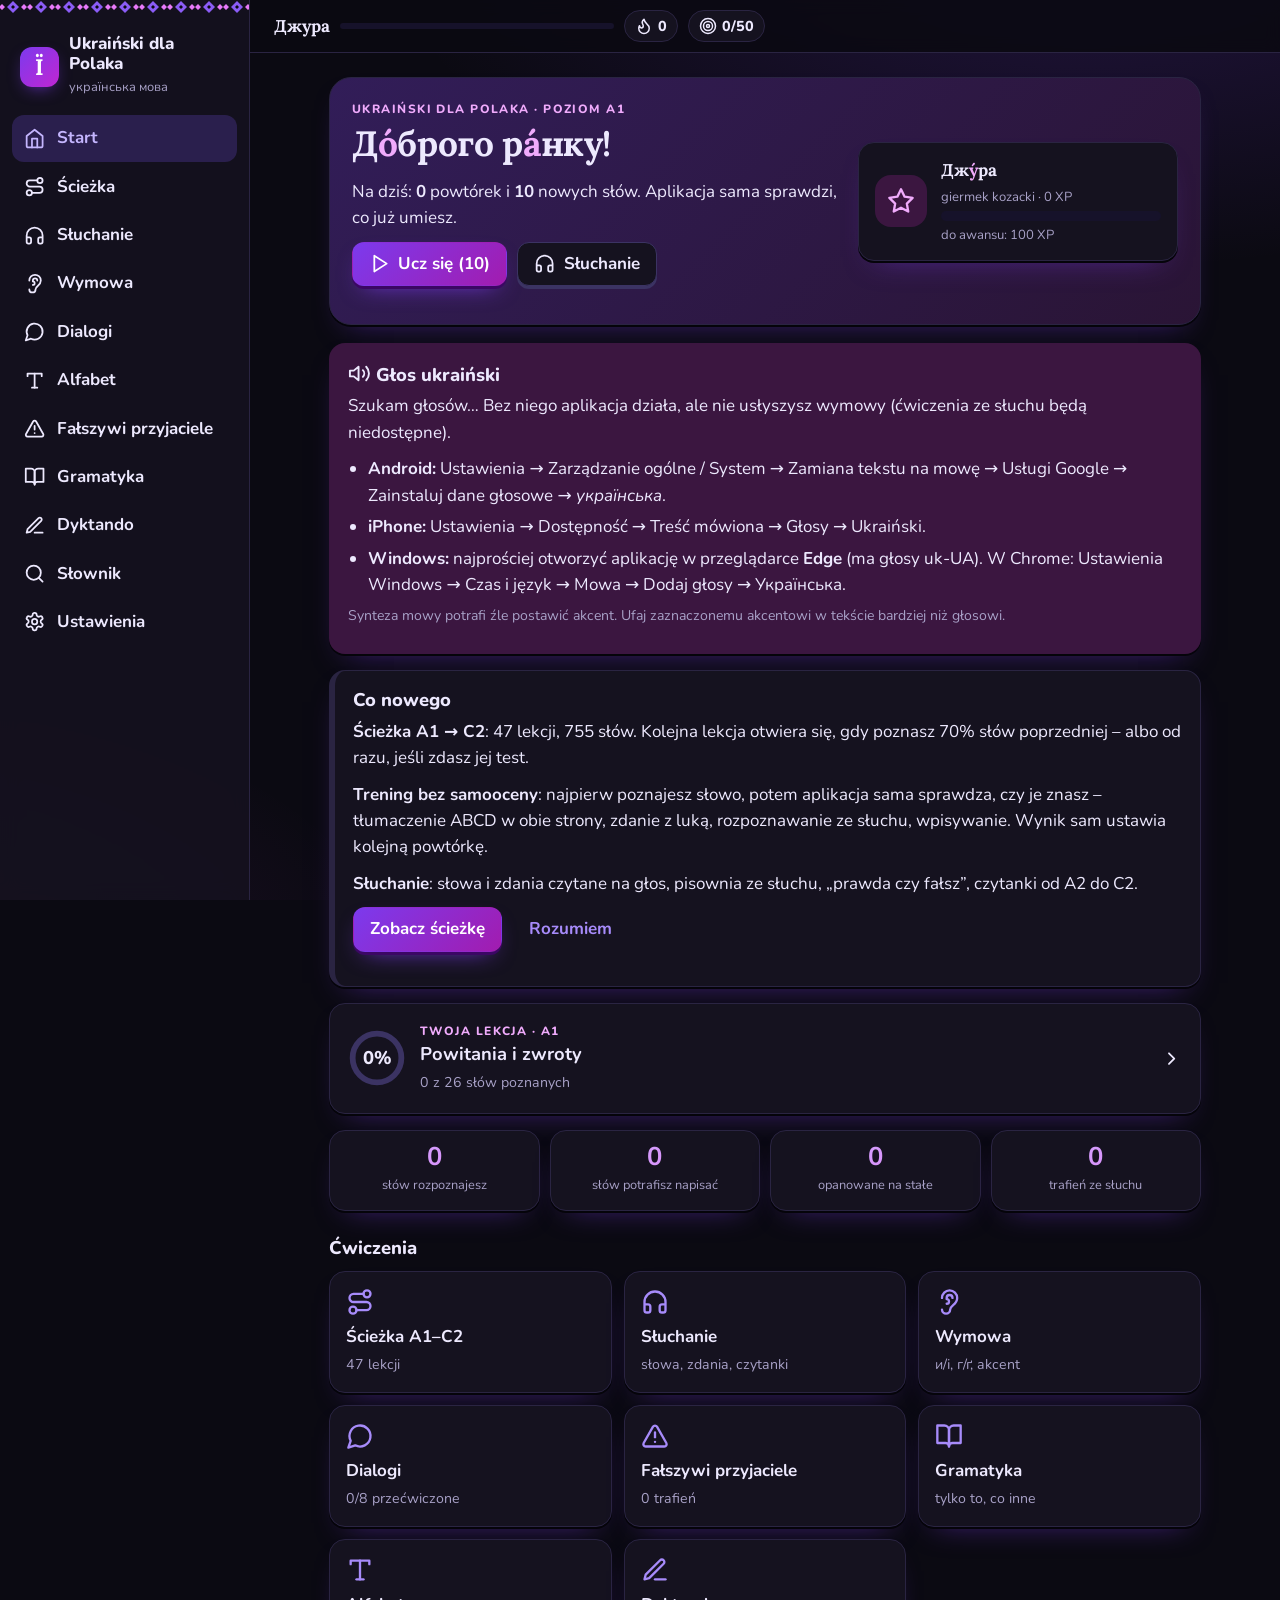
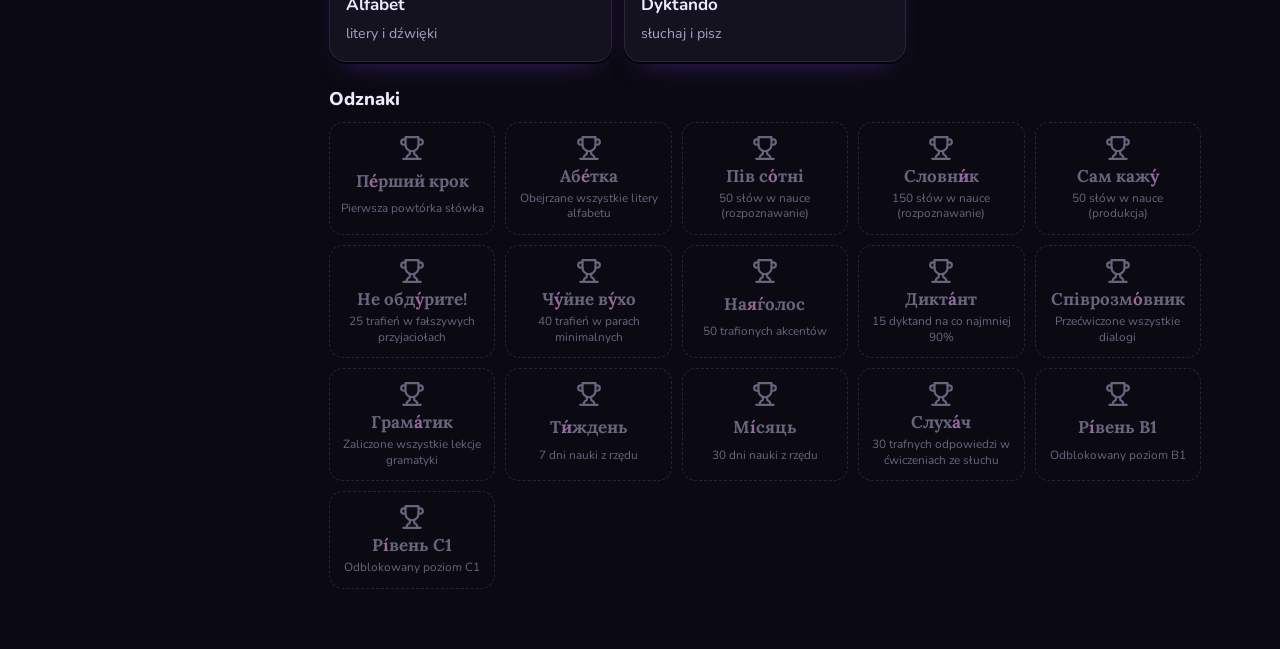
==== commit f3df7993: "Ścieżka A1–C2, trening z automatycznym sprawdzaniem, słuchanie, motyw czarno-fioletowy - 396 nowych " ====
--- a/docs/index.html
+++ b/docs/index.html
@@ -5,7 +5,7 @@
 <meta name="viewport" content="width=device-width, initial-scale=1, viewport-fit=cover">
 <title>Ukraiński dla Polaka</title>
 <meta name="description" content="Nauka języka ukraińskiego dla osób polskojęzycznych: alfabet, słownictwo z akcentem i powtórkami, fałszywi przyjaciele, wymowa, dialogi, gramatyka kontrastowa.">
-<meta name="theme-color" content="#1f4fa3">
+<meta name="theme-color" content="#0b0a12">
 <meta name="apple-mobile-web-app-capable" content="yes">
 <meta name="mobile-web-app-capable" content="yes">
 <meta name="apple-mobile-web-app-status-bar-style" content="default">
@@ -22,32 +22,31 @@
    Paleta: kobalt i pszeniczne złoto, akcent czerwieni haftu (вишива́нка).
    Czcionki: Nunito (interfejs) + Lora (ukraińskie słowa) – obie z cyrylicą.
    ============================================================ */
-:root {
-  --bg: #f6f3ec; --bg2: #ece6d8; --surface: #fffefa; --surface2: #f8f4ea; --ink: #1c2333; --muted: #5d6578; --line: #e3ddcf; --line2: #d2c9b5;
-  --primary: #1f4fa3; --primary-d: #163a7a; --primary-soft: #e3ebf8;
-  --gold: #8a6400; --gold-l: #f2b705; --gold-soft: #fdf1c9;
-  --red: #b8322a; --red-soft: #f8e0dd;
-  --ok: #2e7d4f; --ok-soft: #e0f0e5; --bad: #c0392b; --bad-soft: #f9e1de; --mid: #9a6a00; --mid-soft: #fbefd0;
-  --st: #b8322a;
+/* Motyw czarno-fioletowy (domyślny) – tokeny w stylu shadcn: tła zinc/violet, akcent fioletowy, kontrast tekstu ≥ 4.5:1 */
+:root, :root[data-theme="dark"] {
+  --bg: #0b0a12; --bg2: #16122a; --surface: #15121f; --surface2: #1d1930; --ink: #ede9fe; --muted: #a8a1c7; --line: #2a2442; --line2: #3b3363;
+  --primary: #a78bfa; --primary-d: #c4b5fd; --primary-soft: #2a1f4d; --on-primary: #120b24; --fill: #7c3aed;
+  --gold: #f0abfc; --gold-l: #e879f9; --gold-soft: #3b1640;
+  --red: #f472b6; --red-soft: #3d1430;
+  --ok: #4ade80; --ok-soft: #10291c; --bad: #fb7185; --bad-soft: #3a1420; --mid: #fbbf24; --mid-soft: #3a2c0d;
+  --st: #f0abfc;
+  --glow: radial-gradient(1200px 600px at 85% -10%, rgba(124, 58, 237, .22), transparent 60%), radial-gradient(900px 500px at -10% 110%, rgba(217, 70, 239, .12), transparent 60%);
   --sans: 'Nunito', 'Segoe UI', system-ui, -apple-system, Roboto, sans-serif;
   --serif: 'Lora', Georgia, 'Times New Roman', serif;
-  --clay: 0 3px 0 var(--line2), 0 10px 22px -16px rgba(40, 30, 10, .35);
+  --clay: 0 2px 0 #05040a, 0 14px 30px -18px rgba(124, 58, 237, .55);
   --r: 16px;
+  color-scheme: dark;
+}
+:root[data-theme="light"] {
+  --bg: #f6f4fb; --bg2: #ebe7f6; --surface: #ffffff; --surface2: #f8f6fd; --ink: #1c1530; --muted: #5f5878; --line: #e4dff2; --line2: #d3cbe9;
+  --primary: #6d28d9; --primary-d: #5b21b6; --primary-soft: #ede9fe; --on-primary: #ffffff; --fill: #6d28d9;
+  --gold: #a21caf; --gold-l: #d946ef; --gold-soft: #fae8ff;
+  --red: #be185d; --red-soft: #fce7f3;
+  --ok: #15803d; --ok-soft: #dcfce7; --bad: #be123c; --bad-soft: #ffe4e6; --mid: #a16207; --mid-soft: #fef3c7;
+  --st: #a21caf;
+  --glow: radial-gradient(1200px 600px at 85% -10%, rgba(124, 58, 237, .10), transparent 60%);
+  --clay: 0 2px 0 var(--line2), 0 12px 26px -18px rgba(76, 29, 149, .35);
   color-scheme: light;
-}
-@media (prefers-color-scheme: dark) {
-  :root:not([data-theme="light"]) {
-    --bg: #11151e; --bg2: #171d2a; --surface: #1a2130; --surface2: #202839; --ink: #e8ebf2; --muted: #9ba4b7; --line: #2a3346; --line2: #0b0e14;
-    --primary: #84a9f0; --primary-d: #a9c3f6; --primary-soft: #1d2a45; --gold: #f2c94c; --gold-soft: #3a3016; --red: #ec7a70; --red-soft: #3c1f1d;
-    --ok: #6cc28f; --ok-soft: #173123; --bad: #f08a7e; --bad-soft: #3b1d1a; --mid: #f2c94c; --mid-soft: #3a3016; --st: #ff8f84;
-    --clay: 0 3px 0 #07090d, 0 10px 22px -14px rgba(0, 0, 0, .7); color-scheme: dark;
-  }
-}
-:root[data-theme="dark"] {
-  --bg: #11151e; --bg2: #171d2a; --surface: #1a2130; --surface2: #202839; --ink: #e8ebf2; --muted: #9ba4b7; --line: #2a3346; --line2: #0b0e14;
-  --primary: #84a9f0; --primary-d: #a9c3f6; --primary-soft: #1d2a45; --gold: #f2c94c; --gold-soft: #3a3016; --red: #ec7a70; --red-soft: #3c1f1d;
-  --ok: #6cc28f; --ok-soft: #173123; --bad: #f08a7e; --bad-soft: #3b1d1a; --mid: #f2c94c; --mid-soft: #3a3016; --st: #ff8f84;
-  --clay: 0 3px 0 #07090d, 0 10px 22px -14px rgba(0, 0, 0, .7); color-scheme: dark;
 }
 * { box-sizing: border-box; }
 html { -webkit-text-size-adjust: 100%; }
@@ -360,7 +359,97 @@
 :focus-visible { outline: 3px solid var(--gold-l); outline-offset: 2px; }
 
 /* pas haftu (вишивка) */
-:root { --emb: url("data:image/svg+xml,%3Csvg xmlns='http://www.w3.org/2000/svg' width='28' height='14' viewBox='0 0 28 14'%3E%3Cpath d='M14 1l6 6-6 6-6-6z' fill='%23b8322a'/%3E%3Cpath d='M14 5l2 2-2 2-2-2z' fill='%23f6f3ec'/%3E%3Cpath d='M0 7l3-3 3 3-3 3zM22 7l3-3 3 3-3 3z' fill='%231c2333'/%3E%3C/svg%3E"); }
+:root { --emb: url("data:image/svg+xml,%3Csvg xmlns='http://www.w3.org/2000/svg' width='28' height='14' viewBox='0 0 28 14'%3E%3Cpath d='M14 1l6 6-6 6-6-6z' fill='%238b5cf6'/%3E%3Cpath d='M14 5l2 2-2 2-2-2z' fill='%230b0a12'/%3E%3Cpath d='M0 7l3-3 3 3-3 3zM22 7l3-3 3 3-3 3z' fill='%23e879f9'/%3E%3C/svg%3E"); }
+
+/* ============================================================
+   Czarno-fioletowy: nadpisania i nowe elementy (ścieżka, trening, słuchanie)
+   ============================================================ */
+body { background: var(--glow), var(--bg); background-attachment: fixed; }
+.side, .bottomnav { background: color-mix(in srgb, var(--surface) 92%, transparent); backdrop-filter: blur(10px); }
+.brand .ini { background: linear-gradient(135deg, #7c3aed, #c026d3); box-shadow: 0 6px 18px -8px #7c3aed; color: #fff; }
+.btn.primary, :root[data-theme="dark"] .btn.primary { background: linear-gradient(135deg, var(--fill), #a21caf); border-color: transparent; color: #fff; box-shadow: 0 3px 0 #3b0764, 0 10px 24px -12px #7c3aed; }
+:root[data-theme="light"] .btn.primary { box-shadow: 0 3px 0 #4c1d95; }
+.chip.on { background: var(--fill); color: #fff; border-color: var(--fill); }
+.key.ent { background: var(--fill); color: #fff; border-color: var(--fill); }
+.bar i { background: linear-gradient(90deg, #7c3aed, #d946ef); }
+.hero { background: linear-gradient(135deg, rgba(124, 58, 237, .28), rgba(192, 38, 211, .12)), var(--surface); border: 1px solid var(--line); border-radius: 22px; padding: 22px; box-shadow: var(--clay); }
+.hero .kicker { color: var(--gold); }
+.hero h1 { color: var(--ink); }
+.nav a.on, .bottomnav a.on { background: var(--primary-soft); color: var(--primary-d); }
+.card, .tile, .lvcard, .wrow, .tw, .bub, .lt-tile { border-color: var(--line); }
+.tile:hover, .unode:hover:not(.lock) { box-shadow: 0 0 0 1px var(--primary), var(--clay); }
+.say { background: var(--primary-soft); color: var(--primary-d); border-color: var(--line2); }
+a { color: var(--primary-d); }
+.st { color: var(--st); }
+
+/* ścieżka */
+.lvl { background: var(--surface); border: 1px solid var(--line); border-radius: 20px; padding: 16px; margin-bottom: 16px; box-shadow: var(--clay); }
+.lvl.locked { opacity: .72; }
+.lvlh { display: flex; gap: 12px; align-items: center; margin-bottom: 10px; }
+.lvlh b { display: block; font-size: 1.05rem; }
+.lvlh small { color: var(--muted); }
+.lvtag { display: inline-grid; place-items: center; min-width: 46px; height: 32px; padding: 0 8px; border-radius: 10px; font: 800 .95rem var(--sans); color: #fff; vertical-align: middle; }
+.lv-A1 { background: #4c1d95; } .lv-A2 { background: #5b21b6; } .lv-B1 { background: #6d28d9; } .lv-B2 { background: #7c3aed; } .lv-C1 { background: #9333ea; } .lv-C2 { background: linear-gradient(135deg, #a21caf, #db2777); }
+.units { display: grid; grid-template-columns: repeat(auto-fill, minmax(150px, 1fr)); gap: 10px; margin-top: 12px; }
+.unode { display: grid; justify-items: center; text-align: center; gap: 4px; padding: 14px 8px; border-radius: 16px; background: var(--surface2); border: 1px solid var(--line); text-decoration: none; color: var(--ink); transition: transform .15s; }
+.unode:hover:not(.lock) { transform: translateY(-2px); }
+.unode .uname { font-weight: 800; line-height: 1.2; font-size: .95rem; }
+.unode small { color: var(--muted); font-size: .78rem; }
+.unode.lock { opacity: .55; }
+.unode.cur { border-color: var(--primary); box-shadow: 0 0 0 2px rgba(167, 139, 250, .35), 0 0 24px -6px #7c3aed; }
+.unode.done .rfg { stroke: var(--ok); }
+.unode.text { border-style: dashed; }
+.ring { position: relative; width: 58px; height: 58px; display: grid; place-items: center; flex: none; }
+.ring svg { position: absolute; inset: 0; width: 100%; height: 100%; transform: rotate(-90deg); }
+.ring .rbg { fill: none; stroke: var(--line2); stroke-width: 5; }
+.ring .rfg { fill: none; stroke: url(#none); stroke: var(--gold-l); stroke-width: 5; stroke-linecap: round; transition: stroke-dashoffset .6s; }
+.ring b { position: relative; font-size: .78rem; font-weight: 800; }
+.ring.lockic { border-radius: 50%; background: var(--surface); border: 1px solid var(--line2); color: var(--muted); }
+.ring.lockic .ic { width: 24px; height: 24px; }
+.nextunit { display: flex; gap: 14px; align-items: center; text-decoration: none; color: var(--ink); }
+.nextunit > div { flex: 1; } .nextunit b { display: block; font-size: 1.15rem; } .nextunit small { color: var(--muted); }
+.nextunit .kicker { color: var(--gold); margin: 0; }
+.unithead { display: flex; gap: 16px; align-items: center; flex-wrap: wrap; }
+.unithead .row { margin: 0; flex: 1; }
+.kpis { display: grid; grid-template-columns: repeat(4, 1fr); gap: 10px; margin-bottom: 8px; }
+.kpi { background: var(--surface); border: 1px solid var(--line); border-radius: var(--r); padding: 12px; text-align: center; box-shadow: var(--clay); }
+.kpi b { display: block; font-size: 1.6rem; line-height: 1.1; background: linear-gradient(135deg, var(--primary-d), var(--gold-l)); -webkit-background-clip: text; background-clip: text; color: transparent; }
+.kpi small { color: var(--muted); font-size: .8rem; }
+@media (max-width: 640px) { .kpis { grid-template-columns: repeat(2, 1fr); } }
+
+/* trening i pytania */
+.qtitle { font-weight: 800; color: var(--muted); text-transform: uppercase; letter-spacing: .06em; font-size: .78rem; margin-bottom: 8px; }
+.opt { justify-content: flex-start; text-align: left; min-height: 54px; gap: 12px; }
+.opt kbd { margin: 0; }
+.opt .ua { font-size: 1.2rem; }
+.opt.right { background: var(--ok-soft); border-color: var(--ok); color: var(--ink); opacity: 1; }
+.opt.wrong { background: var(--bad-soft); border-color: var(--bad); color: var(--ink); opacity: 1; animation: shake .35s; }
+.opt.pop { animation: pop .35s cubic-bezier(.2, 1.6, .4, 1); }
+@keyframes pop { 40% { transform: scale(1.03); } }
+@keyframes shake { 20%, 60% { transform: translateX(-6px); } 40%, 80% { transform: translateX(6px); } }
+.cloze { font-size: 1.35rem; line-height: 1.5; margin: 8px 0; }
+.cloze .gap { display: inline-block; min-width: 4em; border-bottom: 3px solid var(--gold-l); color: var(--gold); text-align: center; margin: 0 .15em; }
+.listenbox { display: flex; gap: 12px; justify-content: center; align-items: center; margin: 10px 0; }
+.bigplay { width: 92px; height: 92px; border-radius: 50%; border: 0; cursor: pointer; display: grid; place-items: center; color: #fff; background: radial-gradient(circle at 30% 30%, #a78bfa, #7c3aed 55%, #6b21a8); box-shadow: 0 0 0 8px rgba(124, 58, 237, .18), 0 14px 30px -10px #7c3aed; transition: transform .1s; }
+.bigplay:active { transform: scale(.96); }
+.bigplay .ic { width: 40px; height: 40px; }
+.bigplay.speaking { animation: pulse 1s infinite; }
+.trq { font-size: 1.15rem; font-weight: 700; margin-top: 10px; }
+.reveal { margin-top: 10px; padding: 14px; border-radius: 14px; background: var(--surface2); border: 1px solid var(--line); display: grid; gap: 6px; justify-items: center; text-align: center; }
+.reveal .pl { font-weight: 800; font-size: 1.1rem; }
+.big.sm { font-size: 1.7rem; }
+.introcard .bigpl { font-size: 1.4rem; font-weight: 800; margin: 6px 0; }
+.introcard { border: 1px solid var(--primary); box-shadow: 0 0 0 1px rgba(167, 139, 250, .25), 0 0 40px -12px #7c3aed; }
+.verdict { display: block; text-align: center; font-size: 1.05rem; }
+.verdict.bad { background: var(--bad-soft); } .verdict.ok { background: var(--ok-soft); }
+.sessbar .combo { display: inline-flex; gap: 4px; align-items: center; color: #fb923c; font-weight: 800; animation: pulse 1s infinite; }
+.xpfloat { position: fixed; z-index: 120; font-weight: 800; color: var(--gold); pointer-events: none; transform: translate(-50%, 0); animation: floatup 1.1s ease-out forwards; }
+@keyframes floatup { to { transform: translate(-50%, -60px); opacity: 0; } }
+.readtext { font-size: 1.2rem; line-height: 1.7; }
+.qz .opt { min-height: 48px; }
+@media (prefers-reduced-motion: reduce) { .bigplay, .sessbar .combo { animation: none; } }
+.ring.lockic svg.ic { position: static; transform: none; width: 24px; height: 24px; inset: auto; }
+@media (max-width: 520px) { .units { grid-template-columns: repeat(2, minmax(0, 1fr)); } .unode { padding: 12px 6px; } }
 
 </style>
 </head>
@@ -393,7 +482,7 @@
 UA.WORDS = [];
 (function () {
   var cur;
-  function T(id, name) { cur = id; UA.TOPICS.push({ id: id, name: name }); }
+  function T(id, name) { cur = id; UA.TOPICS.push({ id: id, name: name, level: 'A1' }); }
   function W(ua, pos, pl, forms, sim, ex, exPl) {
     UA.WORDS.push({ ua: ua, pos: pos, pl: pl, forms: forms || '', sim: sim, ex: ex || '', exPl: exPl || '', topic: cur });
   }
@@ -431,7 +520,7 @@
   W('чолові́к', 'ч', 'mężczyzna; mąż', 'D. чолові́ка · lm. чоловіки́', 'f', 'Мій чолові́к працю́є в шко́лі.', 'Mój mąż pracuje w szkole.');
   W('жі́нка', 'ж', 'kobieta; żona', 'D. жі́нки · lm. жі́нки', 'p', 'Ця жі́нка – на́ша сусі́дка.', 'Ta kobieta to nasza sąsiadka.');
   W('дружи́на', 'ж', 'żona', 'D. дружи́ни · lm. дружи́ни', 'f', 'Це моя́ дружи́на Іри́на.', 'To moja żona Iryna.');
-  W('дити́на', 'ж', 'dziecko', 'D. дити́ни · lm. ді́ти', 'p', 'У них дво́є діте́й.', 'Mają dwoje dzieci.');
+  W('дити́на', 'ж', 'dziecko', 'D. дити́ни · lm. ді́ти', 'p', 'У них дво́є {діте́й}.', 'Mają dwoje dzieci.');
   W('ма́ма', 'ж', 'mama', 'W. ма́мо', 't');
   W('ба́тько', 'ч', 'ojciec', 'D. ба́тька · W. ба́тьку', 'o', 'Мій ба́тько – лі́кар.', 'Mój ojciec jest lekarzem.');
   W('та́то', 'ч', 'tata', 'W. та́ту', 't');
@@ -444,8 +533,8 @@
   W('друг', 'ч', 'przyjaciel', 'D. дру́га · lm. дру́зі · W. дру́же', 'p', 'Це мій найкра́щий друг.', 'To mój najlepszy przyjaciel.');
   W('подру́га', 'ж', 'przyjaciółka', 'D. подру́ги', 'p');
   W('сусі́д', 'ч', 'sąsiad', 'D. сусі́да · lm. сусі́ди', 'p');
-  W('учи́тель', 'ч', 'nauczyciel', 'też вчи́тель · D. учи́теля · lm. учителі́', 'p', 'Я вчи́тель істо́рії.', 'Jestem nauczycielem historii.');
-  W('у́чень', 'ч', 'uczeń', 'D. у́чня · lm. у́чні', 'p', 'У кла́сі два́дцять у́чнів.', 'W klasie jest dwudziestu uczniów.');
+  W('учи́тель', 'ч', 'nauczyciel', 'też вчи́тель · D. учи́теля · lm. учителі́', 'p', 'Я {вчи́тель} істо́рії.', 'Jestem nauczycielem historii.');
+  W('у́чень', 'ч', 'uczeń', 'D. у́чня · lm. у́чні', 'p', 'У кла́сі два́дцять {у́чнів}.', 'W klasie jest dwudziestu uczniów.');
   W('студе́нт', 'ч', 'student', 'D. студе́нта', 't');
   W('лі́кар', 'ч', 'lekarz', 'D. лі́каря · lm. лікарі́ · W. лі́карю', 'p');
   W('ім’я́', 'с', 'imię', 'D. і́мені · lm. імена́', 'p', 'Яке́ твоє́ ім’я́?', 'Jak masz na imię?');
@@ -460,7 +549,7 @@
   W('голова́', 'ж', 'głowa', 'D. голови́ · lm. го́лови', 'p', 'У ме́не боли́ть голова́.', 'Boli mnie głowa.');
   W('рука́', 'ж', 'ręka', 'D. руки́ · lm. ру́ки', 'p', 'Мий ру́ки пе́ред ї́жею.', 'Myj ręce przed jedzeniem.');
   W('нога́', 'ж', 'noga', 'D. ноги́ · lm. но́ги', 't');
-  W('о́ко', 'с', 'oko', 'D. о́ка · lm. о́чі', 't', 'У не́ї зеле́ні о́чі.', 'Ona ma zielone oczy.');
+  W('о́ко', 'с', 'oko', 'D. о́ка · lm. о́чі', 't', 'У не́ї зеле́ні {о́чі}.', 'Ona ma zielone oczy.');
   W('ву́хо', 'с', 'ucho', 'D. ву́ха · lm. ву́ха', 'p');
   W('ніс', 'ч', 'nos', 'D. но́са · lm. носи́', 'p');
   W('рот', 'ч', 'usta', 'D. ро́та', 'o');
@@ -472,14 +561,14 @@
   W('го́рло', 'с', 'gardło', 'D. го́рла', 'p');
   W('хво́рий', 'п', 'chory', 'хво́ра, хво́ре', 'p', 'Сього́дні він хво́рий і не прийде́.', 'Dziś jest chory i nie przyjdzie.');
   W('здоро́вий', 'п', 'zdrowy', 'здоро́ва, здоро́ве', 'p');
-  W('боли́ть', 'д', 'boli', 'у ме́не боли́ть…; lm. боля́ть', 'p', 'У ме́не боля́ть зу́би.', 'Bolą mnie zęby.');
+  W('боли́ть', 'д', 'boli', 'у ме́не боли́ть…; lm. боля́ть', 'p', 'У ме́не {боля́ть} зу́би.', 'Bolą mnie zęby.');
   W('лі́ки', 'мн', 'lekarstwo, leki', 'D. лі́ків', 'p', 'Прийма́йте ці лі́ки три́чі на день.', 'Proszę brać te leki trzy razy dziennie.');
   W('температу́ра', 'ж', 'gorączka; temperatura', 'D. температу́ри', 'p');
   W('ка́шель', 'ч', 'kaszel', 'D. ка́шлю', 'p');
   W('реце́пт', 'ч', 'recepta; przepis (kulinarny)', 'D. реце́пта (recepta) / реце́пту (przepis)', 'p');
   W('ліка́рня', 'ж', 'szpital', 'D. ліка́рні', 'o', 'Його́ забра́ли до ліка́рні.', 'Zabrano go do szpitala.');
   W('апте́ка', 'ж', 'apteka', 'D. апте́ки', 't');
-  W('шви́дка допомо́га', 'ф', 'karetka, pogotowie', '', 'o', 'Ви́кличте шви́дку допомо́гу!', 'Proszę wezwać karetkę!');
+  W('шви́дка допомо́га', 'ф', 'karetka, pogotowie', '', 'o', 'Ви́кличте {шви́дку допомо́гу}!', 'Proszę wezwać karetkę!');
 
   T('dom', 'Dom');
   W('дім', 'ч', 'dom', 'D. до́му · lm. доми́ · вдо́ма – w domu', 'p', 'Я вже вдо́ма.', 'Jestem już w domu.');
@@ -531,7 +620,7 @@
   W('смачни́й', 'п', 'smaczny', 'смачна́, смачне́', 'p', 'Суп ду́же смачни́й!', 'Zupa jest bardzo smaczna!');
 
   T('miasto', 'Miasto i transport');
-  W('мі́сто', 'с', 'miasto', 'D. мі́ста · lm. міста́', 'p', 'Львів – ду́же гарне мі́сто.', 'Lwów to bardzo ładne miasto.');
+  W('мі́сто', 'с', 'miasto', 'D. мі́ста · lm. міста́', 'p', 'Львів – ду́же га́рне мі́сто.', 'Lwów to bardzo ładne miasto.');
   W('ву́лиця', 'ж', 'ulica', 'D. ву́лиці', 'p');
   W('магази́н', 'ч', 'sklep', 'D. магази́ну', 'f', 'Магази́н працю́є до дев’я́тої.', 'Sklep jest czynny do dziewiątej.');
   W('крамни́ця', 'ж', 'sklep, sklepik', 'D. крамни́ці', 'o');
@@ -559,7 +648,7 @@
   W('ве́чір', 'ч', 'wieczór', 'D. ве́чора · lm. вечори́ · вве́чері – wieczorem', 'p');
   W('ти́ждень', 'ч', 'tydzień', 'D. ти́жня', 'p');
   W('мі́сяць', 'ч', 'miesiąc; księżyc', 'D. мі́сяця', 'p');
-  W('рік', 'ч', 'rok', 'D. ро́ку · lm. ро́ки', 'p', 'Мені́ со́рок ро́ків.', 'Mam czterdzieści lat.');
+  W('рік', 'ч', 'rok', 'D. ро́ку · lm. ро́ки', 'p', 'Мені́ со́рок {ро́ків}.', 'Mam czterdzieści lat.');
   W('годи́на', 'ж', 'godzina', 'D. годи́ни', 't', 'Котра́ годи́на?', 'Która godzina?');
   W('хвили́на', 'ж', 'minuta', 'D. хвили́ни', 'o', 'Зачека́й хвили́нку!', 'Poczekaj chwilkę!');
   W('сього́дні', 'пр', 'dzisiaj', '', 'p');
@@ -640,32 +729,32 @@
   W('молоди́й', 'п', 'młody', 'молода́, молоде́', 'p');
 
   T('czasowniki', 'Czasowniki podstawowe');
-  W('бу́ти', 'д', 'być', 'teraźn. zwykle pomijane · бу́ду, бу́деш (przysz.)', 't', 'За́втра я бу́ду вдо́ма.', 'Jutro będę w domu.');
-  W('ма́ти', 'д', 'mieć', 'ма́ю, ма́єш', 'p', 'Ма́ю пита́ння.', 'Mam pytanie.');
+  W('бу́ти', 'д', 'być', 'teraźn. zwykle pomijane · бу́ду, бу́деш (przysz.)', 't', 'За́втра я {бу́ду} вдо́ма.', 'Jutro będę w domu.');
+  W('ма́ти', 'д', 'mieć', 'ма́ю, ма́єш', 'p', '{Ма́ю} пита́ння.', 'Mam pytanie.');
   W('роби́ти / зроби́ти', 'д', 'robić / zrobić', 'роблю́, ро́биш', 't', 'Що ти ро́биш?', 'Co robisz?');
   W('чита́ти / прочита́ти', 'д', 'czytać / przeczytać', 'чита́ю, чита́єш', 'p', 'Я вже прочита́в цю кни́жку.', 'Już przeczytałem tę książkę.');
-  W('писа́ти / написа́ти', 'д', 'pisać / napisać', 'пишу́, пи́шеш', 't', 'Напиши́ мені́ за́втра.', 'Napisz do mnie jutro.');
-  W('каза́ти / сказа́ти', 'д', 'mówić / powiedzieć', 'кажу́, ка́жеш', 'p', 'Скажі́ть, будь ла́ска, котра́ годи́на?', 'Proszę powiedzieć, która godzina?');
+  W('писа́ти / написа́ти', 'д', 'pisać / napisać', 'пишу́, пи́шеш', 't', '{Напиши́} мені́ за́втра.', 'Napisz do mnie jutro.');
+  W('каза́ти / сказа́ти', 'д', 'mówić / powiedzieć', 'кажу́, ка́жеш', 'p', '{Скажі́ть}, будь ла́ска, котра́ годи́на?', 'Proszę powiedzieć, która godzina?');
   W('говори́ти', 'д', 'mówić', 'говорю́, гово́риш', 'p', 'Ви говори́те по-по́льськи?', 'Czy mówi pan po polsku?');
   W('розмовля́ти', 'д', 'rozmawiać; mówić (językiem)', 'розмовля́ю, розмовля́єш', 'p', 'Я розмовля́ю украї́нською.', 'Mówię po ukraińsku.');
   W('зна́ти', 'д', 'wiedzieć; znać', 'зна́ю, зна́єш', 'p');
   W('розумі́ти / зрозумі́ти', 'д', 'rozumieć / zrozumieć', 'розумі́ю, розумі́єш', 't');
   W('ба́чити / поба́чити', 'д', 'widzieć / zobaczyć', 'ба́чу, ба́чиш', 'p', 'Ра́дий тебе́ ба́чити!', 'Miło cię widzieć!');
-  W('чу́ти / почу́ти', 'д', 'słyszeć / usłyszeć', 'чу́ю, чу́єш', 'f', 'Ти мене́ чу́єш?', 'Słyszysz mnie?');
+  W('чу́ти / почу́ти', 'д', 'słyszeć / usłyszeć', 'чу́ю, чу́єш', 'f', 'Ти мене́ {чу́єш}?', 'Słyszysz mnie?');
   W('слу́хати / послу́хати', 'д', 'słuchać / posłuchać', 'слу́хаю, слу́хаєш', 't');
-  W('диви́тися / подиви́тися', 'д', 'patrzeć, oglądać / popatrzeć, obejrzeć', 'дивлю́ся, ди́вишся', 'f', 'Уве́чері ми ди́вимося фільм.', 'Wieczorem oglądamy film.');
-  W('іти́ / піти́', 'д', 'iść / pójść', 'іду́, іде́ш · też йти', 'p', 'Я йду додо́му.', 'Idę do domu.');
-  W('ї́хати / пої́хати', 'д', 'jechać / pojechać', 'ї́ду, ї́деш', 'p', 'Ми ї́демо до Льво́ва по́тягом.', 'Jedziemy do Lwowa pociągiem.');
+  W('диви́тися / подиви́тися', 'д', 'patrzeć, oglądać / popatrzeć, obejrzeć', 'дивлю́ся, ди́вишся', 'f', 'Уве́чері ми {ди́вимося} фільм.', 'Wieczorem oglądamy film.');
+  W('іти́ / піти́', 'д', 'iść / pójść', 'іду́, іде́ш · też йти', 'p', 'Я {йду} додо́му.', 'Idę do domu.');
+  W('ї́хати / пої́хати', 'д', 'jechać / pojechać', 'ї́ду, ї́деш', 'p', 'Ми {ї́демо} до Льво́ва по́тягом.', 'Jedziemy do Lwowa pociągiem.');
   W('ї́сти / з’ї́сти', 'д', 'jeść / zjeść', 'їм, їси́, їсть', 'p');
   W('пи́ти / ви́пити', 'д', 'pić / wypić', 'п’ю, п’єш', 't');
   W('спа́ти', 'д', 'spać', 'сплю, спиш', 't');
-  W('жи́ти', 'д', 'żyć; mieszkać', 'живу́, живе́ш', 'p', 'Я живу́ у Варша́ві.', 'Mieszkam w Warszawie.');
-  W('працюва́ти', 'д', 'pracować', 'працю́ю, працю́єш', 'p', 'Де ви працю́єте?', 'Gdzie pan pracuje?');
-  W('вчи́тися / навчи́тися', 'д', 'uczyć się / nauczyć się', 'вчу́ся, вчи́шся', 'p', 'Я вчу́ся украї́нської мо́ви.', 'Uczę się języka ukraińskiego.');
+  W('жи́ти', 'д', 'żyć; mieszkać', 'живу́, живе́ш', 'p', 'Я {живу́} у Варша́ві.', 'Mieszkam w Warszawie.');
+  W('працюва́ти', 'д', 'pracować', 'працю́ю, працю́єш', 'p', 'Де ви {працю́єте}?', 'Gdzie pan pracuje?');
+  W('вчи́тися / навчи́тися', 'д', 'uczyć się / nauczyć się', 'вчу́ся, вчи́шся', 'p', 'Я {вчу́ся} украї́нської мо́ви.', 'Uczę się języka ukraińskiego.');
   W('вчи́ти / ви́вчити', 'д', 'uczyć (się czegoś) / nauczyć się, wyuczyć', 'вчу, вчиш', 'p', 'Я ви́вчив усі́ слова́.', 'Nauczyłem się wszystkich słów.');
-  W('люби́ти / полюби́ти', 'д', 'kochać, lubić / pokochać', 'люблю́, лю́биш', 'p', 'Я люблю́ ка́ву.', 'Lubię kawę.');
-  W('хоті́ти / захоті́ти', 'д', 'chcieć / zechcieć', 'хо́чу, хо́чеш', 'p', 'Що ти хо́чеш?', 'Czego chcesz?');
-  W('могти́ / змогти́', 'д', 'móc / zdołać', 'мо́жу, мо́жеш', 'p', 'Мо́жу допомогти́?', 'Mogę pomóc?');
+  W('люби́ти / полюби́ти', 'д', 'kochać, lubić / pokochać', 'люблю́, лю́биш', 'p', 'Я {люблю́} ка́ву.', 'Lubię kawę.');
+  W('хоті́ти / захоті́ти', 'д', 'chcieć / zechcieć', 'хо́чу, хо́чеш', 'p', 'Що ти {хо́чеш}?', 'Czego chcesz?');
+  W('могти́ / змогти́', 'д', 'móc / zdołać', 'мо́жу, мо́жеш', 'p', '{Мо́жу} допомогти́?', 'Mogę pomóc?');
   W('купува́ти / купи́ти', 'д', 'kupować / kupić', 'купу́ю, купу́єш', 'p');
   W('плати́ти / заплати́ти', 'д', 'płacić / zapłacić', 'плачу́, пла́тиш', 'p');
   W('чека́ти / почека́ти', 'д', 'czekać / poczekać', 'чека́ю, чека́єш', 't', 'Я чека́ю на тебе́.', 'Czekam na ciebie.');
@@ -784,6 +873,489 @@
   W('пе́ред', 'з', 'przed', '+ N.: пе́ред шко́лою', 'p');
   W('бі́ля', 'з', 'obok, przy', '+ D.: бі́ля до́му', 'o');
   W('че́рез', 'з', 'przez; za (o czasie)', 'че́рез ти́ждень – za tydzień', 'p');
+})();
+
+</script>
+<script>
+/* ============================================================
+   ŚCIEŻKA A2–C2 – lekcje ułożone progresywnie
+   L(poziom, id, nazwa) – nowa lekcja; W(...) jak w words.js.
+   W przykładzie słowo docelowe ujęte w {…} – służy do ćwiczeń z luką.
+   ============================================================ */
+var UA = window.UA || (window.UA = {});
+(function () {
+  var cur;
+  function L(level, id, name) { cur = id; UA.TOPICS.push({ id: id, name: name, level: level }); }
+  function W(ua, pos, pl, forms, sim, ex, exPl) {
+    UA.WORDS.push({ ua: ua, pos: pos, pl: pl, forms: forms || '', sim: sim, ex: ex || '', exPl: exPl || '', topic: cur });
+  }
+
+  /* ===================== A2 ===================== */
+  L('A2', 'a2_podroze', 'Podróże');
+  W('по́дорож', 'ж', 'podróż', 'D. по́дорожі', 'p', 'Ми плану́ємо {по́дорож} до Карпа́т.', 'Planujemy podróż w Karpaty.');
+  W('літа́к', 'ч', 'samolot', 'D. літака́ · lm. літаки́', 'o', '{Літа́к} прилеті́в вча́сно.', 'Samolot przyleciał punktualnie.');
+  W('аеропо́рт', 'ч', 'lotnisko', 'D. аеропо́рту', 'p', 'Як дої́хати до {аеропо́рту}?', 'Jak dojechać na lotnisko?');
+  W('валі́за', 'ж', 'walizka', 'D. валі́зи', 'p', 'Моя́ {валі́за} ду́же важка́.', 'Moja walizka jest bardzo ciężka.');
+  W('па́спорт', 'ч', 'paszport', 'D. па́спорта', 't', 'Покажі́ть, будь ла́ска, ваш {па́спорт}.', 'Proszę pokazać paszport.');
+  W('кордо́н', 'ч', 'granica (państwa)', 'D. кордо́ну', 'f', 'Ми перети́нали {кордо́н} уно́чі.', 'Przekraczaliśmy granicę w nocy.');
+  W('готе́ль', 'ч', 'hotel', 'D. готе́лю', 'p', '{Готе́ль} знахо́диться в це́нтрі мі́ста.', 'Hotel znajduje się w centrum miasta.');
+  W('но́мер', 'ч', 'pokój hotelowy; numer', 'D. но́мера', 'p', 'Я забронюва́в {но́мер} на дві но́чі.', 'Zarezerwowałem pokój na dwie noce.');
+  W('бронюва́ти / забронюва́ти', 'д', 'rezerwować / zarezerwować', 'броню́ю, броню́єш', 'o', 'Тре́ба {забронюва́ти} квитки́ зазда́легідь.', 'Trzeba zarezerwować bilety z wyprzedzeniem.');
+  W('екску́рсія', 'ж', 'wycieczka z przewodnikiem', 'D. екску́рсії', 'p', 'За́втра в нас {екску́рсія} мі́стом.', 'Jutro mamy wycieczkę po mieście.');
+  W('ві́дпустка', 'ж', 'urlop', 'D. ві́дпустки', 'f', 'Улі́тку в ме́не {ві́дпустка}.', 'Latem mam urlop.');
+  W('па́м’ятка', 'ж', 'zabytek', 'D. па́м’ятки', 'f', 'Софі́йський собо́р – найвідо́міша {па́м’ятка} Ки́єва.', 'Sobór Mądrości Bożej to najsłynniejszy zabytek Kijowa.');
+
+  L('A2', 'a2_ubrania', 'Ubrania i zakupy');
+  W('о́дяг', 'ч', 'ubranie, odzież', 'D. о́дягу', 'p', 'Де мо́жна купи́ти деше́вий {о́дяг}?', 'Gdzie można kupić tanie ubrania?');
+  W('соро́чка', 'ж', 'koszula', 'D. соро́чки', 'o', 'Ця {соро́чка} тобі́ пасу́є.', 'Ta koszula do ciebie pasuje.');
+  W('штани́', 'мн', 'spodnie', 'D. штані́в', 'o', 'Ці {штани́} задо́вгі.', 'Te spodnie są za długie.');
+  W('су́кня', 'ж', 'sukienka', 'D. су́кні', 'p', 'Яка́ га́рна {су́кня}!', 'Jaka piękna sukienka!');
+  W('спідни́ця', 'ж', 'spódnica', 'D. спідни́ці', 'p', 'Вона́ но́сить до́вгу {спідни́цю}.', 'Ona nosi długą spódnicę.');
+  W('ку́ртка', 'ж', 'kurtka', 'D. ку́ртки', 't', 'Візьми́ {ку́ртку}, на ву́лиці хо́лодно.', 'Weź kurtkę, na dworze jest zimno.');
+  W('пальто́', 'с', 'płaszcz', 'nieodmienne', 'p', 'Зимо́ве {пальто́} ви́сить у ша́фі.', 'Zimowy płaszcz wisi w szafie.');
+  W('взуття́', 'с', 'obuwie', 'D. взуття́', 'p', 'Я купи́в нове́ {взуття́}.', 'Kupiłem nowe obuwie.');
+  W('череви́ки', 'мн', 'buty (półbuty, trzewiki)', 'D. череви́ків', 'p', 'Мої́ {череви́ки} промо́кли.', 'Moje buty przemokły.');
+  W('ша́пка', 'ж', 'czapka', 'D. ша́пки', 'p', 'Не забу́дь {ша́пку}!', 'Nie zapomnij czapki!');
+  W('ро́змір', 'ч', 'rozmiar', 'D. ро́зміру', 'p', 'Яки́й у вас {ро́змір}?', 'Jaki ma pan rozmiar?');
+  W('приміря́ти / примі́ряти', 'д', 'przymierzać / przymierzyć', 'приміря́ю, приміря́єш', 'p', 'Мо́жна {примі́ряти} цю ку́ртку?', 'Czy mogę przymierzyć tę kurtkę?');
+
+  L('A2', 'a2_sport', 'Sport i czas wolny');
+  W('спорт', 'ч', 'sport', 'D. спо́рту', 't', 'Я займа́юся {спо́ртом} щодня́.', 'Uprawiam sport codziennie.');
+  W('футбо́л', 'ч', 'piłka nożna', 'D. футбо́лу', 'p', 'Ми гра́ємо у {футбо́л} у субо́ту.', 'Gramy w piłkę w sobotę.');
+  W('тренува́ння', 'с', 'trening', 'D. тренува́ння', 'p', '{Тренува́ння} почина́ється о шо́стій.', 'Trening zaczyna się o szóstej.');
+  W('м’яч', 'ч', 'piłka', 'D. м’яча́', 'o', 'Ки́нь мені́ {м’яч}!', 'Rzuć mi piłkę!');
+  W('бі́гати', 'д', 'biegać', 'бі́гаю, бі́гаєш', 'p', 'Я {бі́гаю} в па́рку вра́нці.', 'Biegam rano w parku.');
+  W('пла́вати', 'д', 'pływać', 'пла́ваю, пла́ваєш', 't', 'Ти вмі́єш {пла́вати}?', 'Umiesz pływać?');
+  W('змага́ння', 'с', 'zawody', 'D. змага́нь', 'f', 'Він перемі́г у {змага́ннях}.', 'Wygrał zawody.');
+  W('перемо́га', 'ж', 'zwycięstwo', 'D. перемо́ги', 'p', 'Це була́ важли́ва {перемо́га}.', 'To było ważne zwycięstwo.');
+  W('гра́вець', 'ч', 'zawodnik, gracz', 'D. гравця́', 'p', 'Він найкра́щий {гра́вець} у кома́нді.', 'Jest najlepszym zawodnikiem w drużynie.');
+  W('хо́бі', 'с', 'hobby', 'nieodmienne', 't', 'Яке́ в тебе́ {хо́бі}?', 'Jakie masz hobby?');
+  W('вболіва́льник', 'ч', 'kibic', 'D. вболіва́льника', 'o', '{Вболіва́льники} співа́ли гімн.', 'Kibice śpiewali hymn.');
+  W('відпочи́нок', 'ч', 'odpoczynek', 'D. відпочи́нку', 'p', 'Мені́ потрі́бен {відпочи́нок}.', 'Potrzebuję odpoczynku.');
+
+  L('A2', 'a2_praca', 'Praca');
+  W('профе́сія', 'ж', 'zawód', 'D. профе́сії', 'p', 'Яка́ у вас {профе́сія}?', 'Jaki ma pan zawód?');
+  W('зарпла́та', 'ж', 'pensja', 'D. зарпла́ти', 'p', '{Зарпла́та} надхо́дить деся́того числа́.', 'Pensja wpływa dziesiątego.');
+  W('нача́льник', 'ч', 'szef, kierownik', 'D. нача́льника', 'p', 'Мій {нача́льник} ду́же вимогли́вий.', 'Mój szef jest bardzo wymagający.');
+  W('коле́га', 'ч', 'kolega (z pracy)', 'D. коле́ги', 't', 'Це мій {коле́га} з робо́ти.', 'To mój kolega z pracy.');
+  W('о́фіс', 'ч', 'biuro', 'D. о́фісу', 'p', 'Я працю́ю в {о́фісі}.', 'Pracuję w biurze.');
+  W('співбе́сіда', 'ж', 'rozmowa kwalifikacyjna', 'D. співбе́сіди', 'o', 'За́втра в ме́не {співбе́сіда}.', 'Jutro mam rozmowę kwalifikacyjną.');
+  W('резюме́', 'с', 'CV, życiorys', 'nieodmienne', 'p', 'Надішлі́ть, будь ла́ска, своє́ {резюме́}.', 'Proszę przesłać swoje CV.');
+  W('підприє́мство', 'с', 'przedsiębiorstwo', 'D. підприє́мства', 'p', 'Він працю́є на вели́кому {підприє́мстві}.', 'Pracuje w dużym przedsiębiorstwie.');
+  W('найма́ти / найня́ти', 'д', 'zatrudniać, wynajmować / zatrudnić', 'найма́ю, найма́єш', 'p', 'Фі́рма {найма́є} нови́х працівникі́в.', 'Firma zatrudnia nowych pracowników.');
+  W('звільня́ти / звільни́ти', 'д', 'zwalniać / zwolnić (z pracy)', 'звільня́ю, звільня́єш', 'p', 'Його́ {звільни́ли} мину́лого ти́жня.', 'Zwolniono go w zeszłym tygodniu.');
+  W('до́свід', 'ч', 'doświadczenie', 'D. до́свіду', 'p', 'У ме́не нема́є {до́свіду}.', 'Nie mam doświadczenia.');
+  W('гра́фік', 'ч', 'grafik, harmonogram', 'D. гра́фіка', 'p', 'У ме́не гнучки́й {гра́фік}.', 'Mam elastyczny grafik.');
+
+  L('A2', 'a2_emocje', 'Emocje i charakter');
+  W('ра́дість', 'ж', 'radość', 'D. ра́дості', 'p', 'Яка́ {ра́дість} тебе́ ба́чити!', 'Jaka radość cię widzieć!');
+  W('страх', 'ч', 'strach, lęk', 'D. стра́ху', 't', 'У не́ї {страх} висоти́.', 'Ona ma lęk wysokości.');
+  W('сум', 'ч', 'smutek', 'D. су́му', 'o', 'Його́ охопи́в {сум}.', 'Ogarnął go smutek.');
+  W('злий', 'п', 'zły, rozgniewany', 'зла, зле', 't', 'Сусі́д сього́дні {злий}.', 'Sąsiad jest dziś zły.');
+  W('весе́лий', 'п', 'wesoły', 'весе́ла, весе́ле', 'p', 'Він за́вжди {весе́лий}.', 'On jest zawsze wesoły.');
+  W('спокі́йний', 'п', 'spokojny', 'спокі́йна, спокі́йне', 'p', 'Будь {спокі́йний}, усе́ бу́де до́бре.', 'Bądź spokojny, wszystko będzie dobrze.');
+  W('серди́тися', 'д', 'gniewać się, złościć się', 'серджу́ся, се́рдишся', 'p', 'Не {серди́ся} на ме́не.', 'Nie gniewaj się na mnie.');
+  W('хвилюва́тися', 'д', 'denerwować się, martwić się', 'хвилю́юся, хвилю́єшся', 'o', 'Не {хвилю́йся}, я встигну́.', 'Nie martw się, zdążę.');
+  W('боя́тися', 'д', 'bać się', 'бою́ся, бої́шся', 'p', 'Я {бою́ся} соба́к.', 'Boję się psów.');
+  W('смія́тися', 'д', 'śmiać się', 'смію́ся, смі́єшся', 'p', 'Чому́ ти {смі́єшся}?', 'Dlaczego się śmiejesz?');
+  W('пла́кати', 'д', 'płakać', 'пла́чу, пла́чеш', 'p', 'Дити́на {пла́че}.', 'Dziecko płacze.');
+  W('хара́ктер', 'ч', 'charakter', 'D. хара́ктеру', 't', 'У не́ї си́льний {хара́ктер}.', 'Ona ma silny charakter.');
+
+  L('A2', 'a2_dom', 'Obowiązki domowe');
+  W('прибира́ти / прибра́ти', 'д', 'sprzątać / posprzątać', 'прибира́ю, прибира́єш', 'p', 'У субо́ту ми {прибира́ємо} кварти́ру.', 'W sobotę sprzątamy mieszkanie.');
+  W('пра́ти / ви́прати', 'д', 'prać / wyprać', 'перу́, пере́ш', 't', 'Тре́ба {ви́прати} ці ре́чі.', 'Trzeba wyprać te rzeczy.');
+  W('ми́ти / поми́ти', 'д', 'myć / umyć', 'ми́ю, ми́єш', 't', '{Поми́й} по́суд, будь ла́ска.', 'Umyj naczynia, proszę.');
+  W('по́суд', 'ч', 'naczynia', 'D. по́суду', 'o', 'Брудни́й {по́суд} стої́ть у ра́ковині.', 'Brudne naczynia stoją w zlewie.');
+  W('пилосо́с', 'ч', 'odkurzacz', 'D. пилосо́са', 'o', 'Де стої́ть {пилосо́с}?', 'Gdzie stoi odkurzacz?');
+  W('смі́ття', 'с', 'śmieci', 'D. смі́ття', 'p', 'Ви́неси {смі́ття}!', 'Wynieś śmieci!');
+  W('пра́ска', 'ж', 'żelazko', 'D. пра́ски', 'o', '{Пра́ска} ду́же гаря́ча.', 'Żelazko jest bardzo gorące.');
+  W('холоди́льник', 'ч', 'lodówka', 'D. холоди́льника', 'o', 'Молоко́ в {холоди́льнику}.', 'Mleko jest w lodówce.');
+  W('пра́льна маши́на', 'ф', 'pralka', '', 'p', '{Пра́льна маши́на} злама́лася.', 'Pralka się zepsuła.');
+  W('поли́ця', 'ж', 'półka', 'D. поли́ці', 'p', 'Кни́жки стоя́ть на {поли́ці}.', 'Książki stoją na półce.');
+  W('ремо́нт', 'ч', 'remont; naprawa', 'D. ремо́нту', 't', 'У нас {ремо́нт} на ку́хні.', 'Mamy remont w kuchni.');
+  W('сві́тло', 'с', 'światło', 'D. сві́тла', 'p', 'Ви́мкни {сві́тло}.', 'Wyłącz światło.');
+
+  L('A2', 'a2_restauracja', 'W restauracji');
+  W('рестора́н', 'ч', 'restauracja', 'D. рестора́ну', 'p', 'Ході́мо до {рестора́ну}!', 'Chodźmy do restauracji!');
+  W('меню́', 'с', 'menu, karta', 'nieodmienne', 't', 'Мо́жна {меню́}, будь ла́ска?', 'Mogę prosić o kartę?');
+  W('стра́ва', 'ж', 'danie, potrawa', 'D. стра́ви', 'p', 'Яка́ ва́ша фірмо́ва {стра́ва}?', 'Jakie jest wasze danie firmowe?');
+  W('офіціа́нт', 'ч', 'kelner', 'D. офіціа́нта', 'p', '{Офіціа́нт} прині́с меню́.', 'Kelner przyniósł kartę.');
+  W('раху́нок', 'ч', 'rachunek; konto', 'D. раху́нку', 'p', 'Принесі́ть, будь ла́ска, {раху́нок}.', 'Proszę przynieść rachunek.');
+  W('замовля́ти / замо́вити', 'д', 'zamawiać / zamówić', 'замовля́ю, замовля́єш', 'p', 'Я хо́чу {замо́вити} борщ.', 'Chcę zamówić barszcz.');
+  W('гостри́й', 'п', 'ostry', 'гостра́, гостре́', 'p', 'Цей со́ус ду́же {гостри́й}.', 'Ten sos jest bardzo ostry.');
+  W('соло́дкий', 'п', 'słodki', 'соло́дка, соло́дке', 'p', 'Я не їм {соло́дкого}.', 'Nie jem słodyczy.');
+  W('гірки́й', 'п', 'gorzki', 'гірка́, гірке́', 'p', 'Ка́ва без цу́кру {гірка́}.', 'Kawa bez cukru jest gorzka.');
+  W('ки́слий', 'п', 'kwaśny', 'ки́сла, ки́сле', 'p', 'Цей лимо́н ду́же {ки́слий}.', 'Ta cytryna jest bardzo kwaśna.');
+  W('сма́жити / посма́жити', 'д', 'smażyć / usmażyć', 'сма́жу, сма́жиш', 'p', 'Ма́ма {сма́жить} млинці́.', 'Mama smaży naleśniki.');
+  W('вари́ти / звари́ти', 'д', 'gotować (w wodzie) / ugotować', 'варю́, ва́риш', 'p', 'Я {варю́} суп.', 'Gotuję zupę.');
+
+  L('A2', 'a2_tech', 'Telefon i internet');
+  W('телефо́н', 'ч', 'telefon', 'D. телефо́ну', 't', 'Мій {телефо́н} розряди́вся.', 'Rozładował mi się telefon.');
+  W('повідо́млення', 'с', 'wiadomość', 'D. повідо́млення', 'p', 'Я надісла́в тобі́ {повідо́млення}.', 'Wysłałem ci wiadomość.');
+  W('комп’ю́тер', 'ч', 'komputer', 'D. комп’ю́тера', 't', 'Мій {комп’ю́тер} зави́с.', 'Mój komputer się zawiesił.');
+  W('інтерне́т', 'ч', 'internet', 'D. інтерне́ту', 't', 'Тут нема́є {інтерне́ту}.', 'Tu nie ma internetu.');
+  W('паро́ль', 'ч', 'hasło', 'D. паро́ля', 'p', 'Я забу́в {паро́ль}.', 'Zapomniałem hasła.');
+  W('заванта́жувати / заванта́жити', 'д', 'pobierać / pobrać (plik)', 'заванта́жую, заванта́жуєш', 'o', '{Заванта́ж} цей до́даток.', 'Pobierz tę aplikację.');
+  W('надсила́ти / надісла́ти', 'д', 'wysyłać / wysłać', 'надсила́ю, надсила́єш', 'p', '{Надішли́} мені́ фо́то.', 'Wyślij mi zdjęcie.');
+  W('дзвіно́к', 'ч', 'połączenie telefoniczne; dzwonek', 'D. дзвінка́', 'p', 'Я чека́ю на важли́вий {дзвіно́к}.', 'Czekam na ważny telefon.');
+  W('сторі́нка', 'ж', 'strona', 'D. сторі́нки', 'p', 'Відкри́йте {сторі́нку} два́дцять.', 'Otwórzcie stronę dwadzieścia.');
+  W('екра́н', 'ч', 'ekran', 'D. екра́на', 't', '{Екра́н} телефо́на розби́вся.', 'Ekran telefonu się rozbił.');
+  W('мере́жа', 'ж', 'sieć', 'D. мере́жі', 'o', 'Соціа́льні {мере́жі} забира́ють бага́то ча́су.', 'Media społecznościowe zabierają dużo czasu.');
+  W('до́даток', 'ч', 'aplikacja; dodatek', 'D. до́датка', 'f', 'Цей {до́даток} допомага́є вчи́ти мо́ви.', 'Ta aplikacja pomaga uczyć się języków.');
+
+  /* ===================== B1 ===================== */
+  L('B1', 'b1_media', 'Media i informacja');
+  W('нови́ни', 'мн', 'wiadomości (dziennik)', 'D. нови́н', 'p', 'Я диви́вся {нови́ни} вве́чері.', 'Oglądałem wieczorem wiadomości.');
+  W('газе́та', 'ж', 'gazeta', 'D. газе́ти', 't', 'Ба́тько чита́є {газе́ту}.', 'Ojciec czyta gazetę.');
+  W('журна́л', 'ч', 'czasopismo', 'D. журна́лу', 'f', 'Я передплачу́ю цей {журна́л}.', 'Prenumeruję to czasopismo.');
+  W('стаття́', 'ж', 'artykuł', 'D. статті́', 'o', 'Ціка́ва {стаття́} про істо́рію.', 'Ciekawy artykuł o historii.');
+  W('журналі́ст', 'ч', 'dziennikarz', 'D. журналі́ста', 'p', '{Журналі́ст} поста́вив складне́ пита́ння.', 'Dziennikarz zadał trudne pytanie.');
+  W('телеба́чення', 'с', 'telewizja', 'D. телеба́чення', 'o', 'Що сього́дні на {телеба́ченні}?', 'Co dziś jest w telewizji?');
+  W('переда́ча', 'ж', 'program (TV, radiowy)', 'D. переда́чі', 'p', 'Ця {переда́ча} вихо́дить щоп’я́тниці.', 'Ten program jest nadawany w każdy piątek.');
+  W('рекла́ма', 'ж', 'reklama', 'D. рекла́ми', 't', 'Забага́то {рекла́ми}!', 'Za dużo reklam!');
+  W('джерело́', 'с', 'źródło', 'D. джерела́ · lm. джере́ла', 'o', 'Переві́р {джерело́} інформа́ції.', 'Sprawdź źródło informacji.');
+  W('повідомля́ти / повідо́мити', 'д', 'informować / poinformować', 'повідомля́ю, повідомля́єш', 'p', 'ЗМІ {повідомля́ють} про пове́нь.', 'Media informują o powodzi.');
+  W('поді́я', 'ж', 'wydarzenie', 'D. поді́ї', 'o', 'Це важли́ва {поді́я} для мі́ста.', 'To ważne wydarzenie dla miasta.');
+  W('чита́ч', 'ч', 'czytelnik', 'D. читача́ · lm. читачі́', 'p', 'Газе́та ма́є бага́то {читачі́в}.', 'Gazeta ma wielu czytelników.');
+
+  L('B1', 'b1_spol', 'Społeczeństwo i państwo');
+  W('суспі́льство', 'с', 'społeczeństwo', 'D. суспі́льства', 'o', 'Суча́сне {суспі́льство} ду́же різномані́тне.', 'Współczesne społeczeństwo jest bardzo zróżnicowane.');
+  W('громадя́нин', 'ч', 'obywatel', 'lm. громадя́ни', 'p', 'Ко́жен {громадя́нин} ма́є пра́во голосува́ти.', 'Każdy obywatel ma prawo głosować.');
+  W('ви́бори', 'мн', 'wybory', 'D. ви́борів', 'p', '{Ви́бори} відбу́дуться у жо́втні.', 'Wybory odbędą się w październiku.');
+  W('уря́д', 'ч', 'rząd', 'D. уря́ду', 'p', '{Уря́д} ухвали́в нову́ програ́му.', 'Rząd przyjął nowy program.');
+  W('зако́н', 'ч', 'ustawa, prawo', 'D. зако́ну', 'f', 'Парла́мент прийня́в нови́й {зако́н}.', 'Parlament przyjął nową ustawę.');
+  W('пра́во', 'с', 'prawo (uprawnienie)', 'D. пра́ва', 't', 'Ко́жен ма́є {пра́во} на осві́ту.', 'Każdy ma prawo do nauki.');
+  W('вла́да', 'ж', 'władza', 'D. вла́ди', 'p', '{Вла́да} му́сить слу́хати люде́й.', 'Władza musi słuchać ludzi.');
+  W('держа́ва', 'ж', 'państwo', 'D. держа́ви', 'f', 'Украї́на – незале́жна {держа́ва}.', 'Ukraina jest niepodległym państwem.');
+  W('депута́т', 'ч', 'deputowany, poseł', 'D. депута́та', 'p', '{Депута́т} ви́ступив з промо́вою.', 'Deputowany wygłosił przemówienie.');
+  W('голосува́ти / проголосува́ти', 'д', 'głosować / zagłosować', 'голосу́ю, голосу́єш', 'p', 'Ти вже {проголосува́в}?', 'Już zagłosowałeś?');
+  W('грома́да', 'ж', 'wspólnota; gmina (hromada)', 'D. грома́ди', 'p', 'Се́льська {грома́да} збудува́ла шко́лу.', 'Wiejska wspólnota zbudowała szkołę.');
+  W('рі́шення', 'с', 'decyzja; rozwiązanie', 'D. рі́шення', 'o', 'Це складне́ {рі́шення}.', 'To trudna decyzja.');
+
+  L('B1', 'b1_srod', 'Środowisko');
+  W('довкі́лля', 'с', 'środowisko (naturalne)', 'D. довкі́лля', 'o', 'Ми му́симо берегти́ {довкі́лля}.', 'Musimy chronić środowisko.');
+  W('забру́днення', 'с', 'zanieczyszczenie', 'D. забру́днення', 'p', '{Забру́днення} пові́тря – вели́ка пробле́ма.', 'Zanieczyszczenie powietrza to duży problem.');
+  W('клі́мат', 'ч', 'klimat', 'D. клі́мату', 't', '{Клі́мат} шви́дко змі́нюється.', 'Klimat szybko się zmienia.');
+  W('ві́дходи', 'мн', 'odpady', 'D. ві́дходів', 'p', 'Сортува́ння {ві́дходів} обов’язко́ве.', 'Segregacja odpadów jest obowiązkowa.');
+  W('переро́бка', 'ж', 'recykling, przetwarzanie', 'D. переро́бки', 'o', 'Пля́шки збира́ють на {переро́бку}.', 'Butelki zbiera się do recyklingu.');
+  W('ене́ргія', 'ж', 'energia', 'D. ене́ргії', 't', 'Со́нячна {ене́ргія} стає́ деше́вшою.', 'Energia słoneczna staje się tańsza.');
+  W('ресу́рс', 'ч', 'zasób', 'D. ресу́рсу', 'p', 'Вода́ – цінни́й {ресу́рс}.', 'Woda to cenny zasób.');
+  W('захища́ти / захисти́ти', 'д', 'chronić / ochronić', 'захища́ю, захища́єш', 'o', 'Тре́ба {захища́ти} ліси́.', 'Trzeba chronić lasy.');
+  W('зберіга́ти / зберегти́', 'д', 'przechowywać, zachowywać / zachować', 'зберіга́ю, зберіга́єш', 'o', '{Зберіга́йте} лі́ки в холоди́льнику.', 'Przechowujcie leki w lodówce.');
+  W('посу́ха', 'ж', 'susza', 'D. посу́хи', 'p', 'Че́рез {посу́ху} загину́в урожа́й.', 'Z powodu suszy przepadły plony.');
+  W('по́вінь', 'ж', 'powódź', 'D. по́вені', 'p', '{По́вінь} зруйнува́ла мости́.', 'Powódź zniszczyła mosty.');
+  W('еколо́гія', 'ж', 'ekologia', 'D. еколо́гії', 't', 'Він ціка́виться {еколо́гією}.', 'Interesuje się ekologią.');
+
+  L('B1', 'b1_edu', 'Studia i nauka');
+  W('університе́т', 'ч', 'uniwersytet', 'D. університе́ту', 't', 'Вона́ навча́ється в {університе́ті}.', 'Ona studiuje na uniwersytecie.');
+  W('факульте́т', 'ч', 'wydział', 'D. факульте́ту', 'p', 'Я навча́юся на істори́чному {факульте́ті}.', 'Studiuję na wydziale historycznym.');
+  W('ле́кція', 'ж', 'wykład', 'D. ле́кції', 'f', '{Ле́кція} трива́є дві годи́ни.', 'Wykład trwa dwie godziny.');
+  W('виклада́ч', 'ч', 'wykładowca', 'D. викладача́', 'p', 'Наш {виклада́ч} ду́же суво́рий.', 'Nasz wykładowca jest bardzo surowy.');
+  W('семе́стр', 'ч', 'semestr', 'D. семе́стру', 't', 'Нови́й {семе́стр} почина́ється у ве́ресні.', 'Nowy semestr zaczyna się we wrześniu.');
+  W('стипе́ндія', 'ж', 'stypendium', 'D. стипе́ндії', 'p', 'Він отри́мує {стипе́ндію}.', 'On otrzymuje stypendium.');
+  W('дипло́м', 'ч', 'dyplom; praca dyplomowa', 'D. дипло́ма', 't', 'Я захисти́в {дипло́м} у че́рвні.', 'Obroniłem dyplom w czerwcu.');
+  W('навча́ння', 'с', 'nauka, kształcenie', 'D. навча́ння', 'p', '{Навча́ння} за кордо́ном ко́штує до́рого.', 'Nauka za granicą dużo kosztuje.');
+  W('знання́', 'с', 'wiedza', 'D. знань (lm.)', 'p', 'Йому́ браку́є {знань}.', 'Brakuje mu wiedzy.');
+  W('вступа́ти / вступи́ти', 'д', 'wstępować; dostać się (na studia)', 'вступа́ю, вступа́єш', 'p', 'Вона́ {вступи́ла} до університе́ту.', 'Dostała się na uniwersytet.');
+  W('склада́ти / скла́сти (і́спит)', 'д', 'zdawać / zdać (egzamin)', 'склада́ю, склада́єш', 'f', 'Я {склав} і́спит на відмі́нно.', 'Zdałem egzamin na piątkę.');
+  W('оці́нювати / оціни́ти', 'д', 'oceniać / ocenić', 'оці́нюю, оці́нюєш', 'p', 'Учи́тель {оці́нює} робо́ти.', 'Nauczyciel ocenia prace.');
+
+  L('B1', 'b1_rel', 'Relacje');
+  W('стосу́нки', 'мн', 'relacje, stosunki', 'D. стосу́нків', 'p', 'У нас до́брі {стосу́нки}.', 'Mamy dobre relacje.');
+  W('коха́ння', 'с', 'miłość (romantyczna)', 'D. коха́ння', 'o', 'Це {коха́ння} з пе́ршого по́гляду.', 'To miłość od pierwszego wejrzenia.');
+  W('дру́жба', 'ж', 'przyjaźń', 'D. дру́жби', 'f', 'На́ша {дру́жба} трива́є ро́ками.', 'Nasza przyjaźń trwa od lat.');
+  W('дові́ра', 'ж', 'zaufanie', 'D. дові́ри', 'o', 'Без {дові́ри} нема́є дру́жби.', 'Bez zaufania nie ma przyjaźni.');
+  W('сва́рка', 'ж', 'kłótnia', 'D. сва́рки', 'p', 'Пі́сля {сва́рки} вони́ не розмовля́ли.', 'Po kłótni nie rozmawiali.');
+  W('підтри́мка', 'ж', 'wsparcie', 'D. підтри́мки', 'o', 'Дя́кую за {підтри́мку}!', 'Dziękuję za wsparcie!');
+  W('розлу́чення', 'с', 'rozwód', 'D. розлу́чення', 'p', 'Пі́сля {розлу́чення} ді́ти живу́ть з ма́мою.', 'Po rozwodzie dzieci mieszkają z mamą.');
+  W('весі́лля', 'с', 'wesele, ślub', 'D. весі́лля', 'p', 'Нас запроси́ли на {весі́лля}.', 'Zaproszono nas na wesele.');
+  W('зако́хуватися / закоха́тися', 'д', 'zakochiwać się / zakochać się', 'зако́хуюся, зако́хуєшся', 'p', 'Він {закоха́вся} в сусі́дку.', 'Zakochał się w sąsiadce.');
+  W('свари́тися / посвари́тися', 'д', 'kłócić się / pokłócić się', 'сварю́ся, сва́ришся', 'p', 'Не {сварі́ться}, ді́ти!', 'Nie kłóćcie się, dzieci!');
+  W('мири́тися / помири́тися', 'д', 'godzić się / pogodzić się', 'мирю́ся, ми́ришся', 'p', 'Вони́ вже {помири́лися}.', 'Już się pogodzili.');
+  W('поро́зуміння', 'с', 'porozumienie, zrozumienie', 'D. поро́зуміння', 'p', 'Між на́ми по́вне {поро́зуміння}.', 'Między nami panuje pełne porozumienie.');
+
+  L('B1', 'b1_zdrowie', 'U lekarza – poziom średni');
+  W('симпто́м', 'ч', 'objaw', 'D. симпто́му', 'p', 'Які́ у вас {симпто́ми}?', 'Jakie ma pan objawy?');
+  W('хворо́ба', 'ж', 'choroba', 'D. хворо́би', 'p', 'Це небезпе́чна {хворо́ба}.', 'To niebezpieczna choroba.');
+  W('лікува́ння', 'с', 'leczenie', 'D. лікува́ння', 'p', '{Лікува́ння} трива́тиме мі́сяць.', 'Leczenie potrwa miesiąc.');
+  W('опера́ція', 'ж', 'operacja', 'D. опера́ції', 't', '{Опера́ція} пройшла́ успі́шно.', 'Operacja przebiegła pomyślnie.');
+  W('ана́ліз', 'ч', 'badanie (laboratoryjne); analiza', 'D. ана́лізу', 'p', 'Тре́ба зда́ти {ана́ліз} кро́ві.', 'Trzeba zrobić badanie krwi.');
+  W('тиск', 'ч', 'ciśnienie', 'D. ти́ску', 'p', 'У бабу́сі висо́кий {тиск}.', 'Babcia ma wysokie ciśnienie.');
+  W('алергі́я', 'ж', 'alergia', 'D. алергі́ї', 't', 'У ме́не {алергі́я} на пил.', 'Mam alergię na kurz.');
+  W('оду́жувати / оду́жати', 'д', 'zdrowieć / wyzdrowieć', 'оду́жую, оду́жуєш', 'o', '{Оду́жуй} шви́дше!', 'Zdrowiej szybko!');
+  W('засту́да', 'ж', 'przeziębienie', 'D. засту́ди', 'p', 'У ме́не си́льна {засту́да}.', 'Mam silne przeziębienie.');
+  W('біль', 'ч', 'ból', 'D. бо́лю', 'p', 'Ма́ю си́льний {біль} у спи́ні.', 'Mam silny ból pleców.');
+  W('медсестра́', 'ж', 'pielęgniarka', 'D. медсестри́', 'o', '{Медсестра́} зміря́ла температу́ру.', 'Pielęgniarka zmierzyła temperaturę.');
+  W('ще́плення', 'с', 'szczepienie', 'D. ще́плення', 'p', '{Ще́плення} захища́є від хворо́б.', 'Szczepienie chroni przed chorobami.');
+
+  L('B1', 'b1_verbs', 'Myśleć i dyskutować');
+  W('виріша́ти / ви́рішити', 'д', 'decydować; rozwiązywać / zdecydować', 'виріша́ю, виріша́єш', 'o', 'Ти вже {ви́рішив}, куди́ пої́деш?', 'Już zdecydowałeś, dokąd pojedziesz?');
+  W('пропонува́ти / запропонува́ти', 'д', 'proponować / zaproponować', 'пропону́ю, пропону́єш', 'p', 'Я {пропону́ю} піти́ в кіно́.', 'Proponuję pójść do kina.');
+  W('пого́джуватися / пого́дитися', 'д', 'zgadzać się / zgodzić się', 'пого́джуюся, пого́джуєшся', 'p', 'Я з тобо́ю {пого́джуюся}.', 'Zgadzam się z tobą.');
+  W('порі́внювати / порівня́ти', 'д', 'porównywać / porównać', 'порі́внюю, порі́внюєш', 'p', 'Не {порі́внюй} себе́ з і́ншими.', 'Nie porównuj się z innymi.');
+  W('поя́снювати / поясни́ти', 'д', 'wyjaśniać / wyjaśnić', 'поя́снюю, поя́снюєш', 'p', '{Поясні́ть}, будь ла́ска, ще раз.', 'Proszę wyjaśnić jeszcze raz.');
+  W('обгово́рювати / обговори́ти', 'д', 'omawiać / omówić', 'обгово́рюю, обгово́рюєш', 'o', 'Ми {обговори́ли} план по́дорожі.', 'Omówiliśmy plan podróży.');
+  W('вважа́ти', 'д', 'uważać (sądzić)', 'вважа́ю, вважа́єш', 'p', 'Я {вважа́ю}, що ти ма́єш ра́цію.', 'Uważam, że masz rację.');
+  W('здава́тися', 'д', 'wydawać się', 'зда́ється (3 os.)', 't', 'Мені́ {зда́ється}, що бу́де дощ.', 'Wydaje mi się, że będzie padać.');
+  W('сумніва́тися', 'д', 'wątpić', 'сумніва́юся, сумніва́єшся', 'o', 'Я {сумніва́юся}, що він прийде́.', 'Wątpię, że przyjdzie.');
+  W('переко́нувати / переко́нати', 'д', 'przekonywać / przekonać', 'переко́ную, переко́нуєш', 'p', 'Мені́ вдало́ся його́ {переко́нати}.', 'Udało mi się go przekonać.');
+  W('вплива́ти / вплину́ти', 'д', 'wpływać / wpłynąć', 'вплива́ю, вплива́єш', 'p', 'Пого́да {вплива́є} на на́стрій.', 'Pogoda wpływa na nastrój.');
+  W('зале́жати', 'д', 'zależeć', 'зале́жу, зале́жиш', 'p', 'Усе́ {зале́жить} від тебе́.', 'Wszystko zależy od ciebie.');
+
+  L('B1', 'b1_adj', 'Opisywanie i ocenianie');
+  W('важли́вий', 'п', 'ważny', 'важли́ва, важли́ве', 'p', 'Це {важли́ве} пита́ння.', 'To ważne pytanie.');
+  W('можли́вий', 'п', 'możliwy', 'можли́ва, можли́ве', 'p', 'Це єди́ний {можли́вий} варіа́нт.', 'To jedyna możliwa opcja.');
+  W('необхі́дний', 'п', 'niezbędny', 'необхі́дна, необхі́дне', 'o', 'Для по́дорожі {необхі́дний} па́спорт.', 'Do podróży niezbędny jest paszport.');
+  W('кори́сний', 'п', 'pożyteczny, zdrowy', 'кори́сна, кори́сне', 'p', 'Спорт ду́же {кори́сний}.', 'Sport jest bardzo zdrowy.');
+  W('шкідли́вий', 'п', 'szkodliwy', 'шкідли́ва, шкідли́ве', 'p', 'Ку́ріння {шкідли́ве} для здоро́в’я.', 'Palenie szkodzi zdrowiu.');
+  W('складни́й', 'п', 'trudny, złożony', 'складна́, складне́', 'p', 'Це {складне́} завда́ння.', 'To trudne zadanie.');
+  W('прости́й', 'п', 'prosty', 'проста́, просте́', 'p', 'Ві́дповідь ду́же {проста́}.', 'Odpowiedź jest bardzo prosta.');
+  W('суча́сний', 'п', 'współczesny, nowoczesny', 'суча́сна, суча́сне', 'o', 'Ки́їв – {суча́сне} мі́сто.', 'Kijów to nowoczesne miasto.');
+  W('да́вній', 'п', 'dawny', 'да́вня, да́внє', 'p', 'Це {да́вня} тради́ція.', 'To dawna tradycja.');
+  W('звича́йний', 'п', 'zwyczajny', 'звича́йна, звича́йне', 'p', 'Це був {звича́йний} день.', 'To był zwyczajny dzień.');
+  W('надзвича́йний', 'п', 'nadzwyczajny', 'надзвича́йна, надзвича́йне', 'p', 'Вона́ {надзвича́йна} люди́на.', 'Ona jest niezwykłym człowiekiem.');
+  W('вла́сний', 'п', 'własny', 'вла́сна, вла́сне', 'p', 'У ме́не {вла́сна} кімна́та.', 'Mam własny pokój.');
+
+  /* ===================== B2 ===================== */
+  L('B2', 'b2_ekon', 'Gospodarka');
+  W('пода́ток', 'ч', 'podatek', 'D. пода́тку', 'p', 'Ко́жен пла́тить {пода́ток} на дохо́ди.', 'Każdy płaci podatek dochodowy.');
+  W('прибу́ток', 'ч', 'zysk', 'D. прибу́тку', 'o', 'Фі́рма отри́мала вели́кий {прибу́ток}.', 'Firma osiągnęła duży zysk.');
+  W('ви́трати', 'мн', 'wydatki, koszty', 'D. ви́трат', 'p', 'Тре́ба скороти́ти {ви́трати}.', 'Trzeba ograniczyć wydatki.');
+  W('бюдже́т', 'ч', 'budżet', 'D. бюдже́ту', 't', 'Держа́вний {бюдже́т} ма́є дефіци́т.', 'Budżet państwa ma deficyt.');
+  W('інфля́ція', 'ж', 'inflacja', 'D. інфля́ції', 't', '{Інфля́ція} зроста́є.', 'Inflacja rośnie.');
+  W('зроста́ння', 'с', 'wzrost', 'D. зроста́ння', 'p', '{Зроста́ння} еконо́міки сповільни́лося.', 'Wzrost gospodarczy zwolnił.');
+  W('безробі́ття', 'с', 'bezrobocie', 'D. безробі́ття', 'p', 'Рі́вень {безробі́ття} впав.', 'Stopa bezrobocia spadła.');
+  W('інвести́ція', 'ж', 'inwestycja', 'D. інвести́ції', 't', 'Це ви́гідна {інвести́ція}.', 'To opłacalna inwestycja.');
+  W('креди́т', 'ч', 'kredyt', 'D. креди́ту', 't', 'Вони́ взя́ли {креди́т} на кварти́ру.', 'Wzięli kredyt na mieszkanie.');
+  W('борг', 'ч', 'dług', 'D. бо́ргу', 'o', 'Я пове́рну {борг} за ти́ждень.', 'Oddam dług za tydzień.');
+  W('конкуре́нція', 'ж', 'konkurencja', 'D. конкуре́нції', 't', 'На ри́нку вели́ка {конкуре́нція}.', 'Na rynku jest duża konkurencja.');
+  W('підприє́мець', 'ч', 'przedsiębiorca', 'D. підприє́мця', 'p', 'Мій брат – {підприє́мець}.', 'Mój brat jest przedsiębiorcą.');
+
+  L('B2', 'b2_pol', 'Polityka');
+  W('опози́ція', 'ж', 'opozycja', 'D. опози́ції', 't', '{Опози́ція} крити́кує уря́д.', 'Opozycja krytykuje rząd.');
+  W('коалі́ція', 'ж', 'koalicja', 'D. коалі́ції', 't', 'Парті́ї утвори́ли {коалі́цію}.', 'Partie utworzyły koalicję.');
+  W('Верхо́вна Ра́да', 'ф', 'Rada Najwyższa (parlament Ukrainy)', '', 'o', '{Верхо́вна Ра́да} ухвали́ла зако́н.', 'Rada Najwyższa uchwaliła ustawę.');
+  W('міні́стр', 'ч', 'minister', 'D. міні́стра', 't', '{Міні́стр} пода́в у відста́вку.', 'Minister podał się do dymisji.');
+  W('рефо́рма', 'ж', 'reforma', 'D. рефо́рми', 't', '{Рефо́рма} осві́ти трива́є.', 'Reforma edukacji trwa.');
+  W('кору́пція', 'ж', 'korupcja', 'D. кору́пції', 't', 'Боротьба́ з {кору́пцією} – пріорите́т.', 'Walka z korupcją to priorytet.');
+  W('са́нкції', 'мн', 'sankcje', 'D. са́нкцій', 't', 'ЄС запрова́див нові́ {са́нкції}.', 'UE wprowadziła nowe sankcje.');
+  W('перегово́ри', 'мн', 'negocjacje, rozmowy', 'D. перегово́рів', 'p', '{Перегово́ри} трива́ли всю ніч.', 'Negocjacje trwały całą noc.');
+  W('уго́да', 'ж', 'umowa, porozumienie', 'D. уго́ди', 'p', 'Сто́рони підписа́ли {уго́ду}.', 'Strony podpisały porozumienie.');
+  W('суверені́тет', 'ч', 'suwerenność', 'D. суверені́тету', 'p', 'Кра́їна захища́є свій {суверені́тет}.', 'Kraj broni swojej suwerenności.');
+  W('незале́жність', 'ж', 'niepodległość', 'D. незале́жності', 'p', 'День {незале́жності} святку́ють 24 се́рпня.', 'Dzień Niepodległości obchodzi się 24 sierpnia.');
+  W('Конститу́ція', 'ж', 'konstytucja', 'D. Конститу́ції', 't', '{Конститу́цію} Украї́ни ухвали́ли 1996 ро́ку.', 'Konstytucję Ukrainy uchwalono w 1996 roku.');
+
+  L('B2', 'b2_nauka', 'Nauka i technologie');
+  W('дослі́дження', 'с', 'badanie (naukowe)', 'D. дослі́дження', 'o', 'Це нове́ {дослі́дження} про клі́мат.', 'To nowe badanie o klimacie.');
+  W('відкриття́', 'с', 'odkrycie; otwarcie', 'D. відкриття́', 'p', 'Це було́ важли́ве {відкриття́}.', 'To było ważne odkrycie.');
+  W('вина́хід', 'ч', 'wynalazek', 'D. вина́ходу', 'p', 'Інтерне́т – вели́кий {вина́хід}.', 'Internet to wielki wynalazek.');
+  W('науко́вець', 'ч', 'naukowiec', 'D. науко́вця', 'p', '{Науко́вці} ви́вчають ві́руси.', 'Naukowcy badają wirusy.');
+  W('шту́чний інте́лект', 'ф', 'sztuczna inteligencja', '', 'o', '{Шту́чний інте́лект} змі́нює світ.', 'Sztuczna inteligencja zmienia świat.');
+  W('техноло́гія', 'ж', 'technologia', 'D. техноло́гії', 't', 'Нові́ {техноло́гії} розвива́ються шви́дко.', 'Nowe technologie rozwijają się szybko.');
+  W('ро́звиток', 'ч', 'rozwój', 'D. ро́звитку', 'p', '{Ро́звиток} нау́ки не зупиня́ється.', 'Rozwój nauki się nie zatrzymuje.');
+  W('експериме́нт', 'ч', 'eksperyment', 'D. експериме́нту', 't', '{Експериме́нт} пройшо́в успі́шно.', 'Eksperyment się powiódł.');
+  W('до́каз', 'ч', 'dowód', 'D. до́казу', 'o', 'У нас нема́є {до́казів}.', 'Nie mamy dowodów.');
+  W('тео́рія', 'ж', 'teoria', 'D. тео́рії', 't', 'Це лише́ {тео́рія}.', 'To tylko teoria.');
+  W('гіпо́теза', 'ж', 'hipoteza', 'D. гіпо́тези', 't', 'Науко́вці переві́рили {гіпо́тезу}.', 'Naukowcy sprawdzili hipotezę.');
+  W('досягне́ння', 'с', 'osiągnięcie', 'D. досягне́ння', 'p', 'Це вели́ке {досягне́ння}.', 'To wielkie osiągnięcie.');
+
+  L('B2', 'b2_kult', 'Kultura i tradycje');
+  W('мисте́цтво', 'с', 'sztuka', 'D. мисте́цтва', 'o', 'Вона́ ціка́виться суча́сним {мисте́цтвом}.', 'Interesuje się sztuką współczesną.');
+  W('виста́ва', 'ж', 'przedstawienie, spektakl', 'D. виста́ви', 'f', '{Виста́ва} почина́ється о сьо́мій.', 'Spektakl zaczyna się o siódmej.');
+  W('худо́жник', 'ч', 'malarz, artysta plastyk', 'D. худо́жника', 'o', 'Шевче́нко був не лише́ пое́том, а й {худо́жником}.', 'Szewczenko był nie tylko poetą, ale i malarzem.');
+  W('письме́нник', 'ч', 'pisarz', 'D. письме́нника', 'p', 'Мій улю́блений {письме́нник} – Франко́.', 'Mój ulubiony pisarz to Franko.');
+  W('твір', 'ч', 'dzieło; wypracowanie', 'D. тво́ру', 'p', 'Це найвідо́міший {твір} Шевче́нка.', 'To najsłynniejsze dzieło Szewczenki.');
+  W('ви́ставка', 'ж', 'wystawa', 'D. ви́ставки', 'p', '{Ви́ставка} працю́є до неді́лі.', 'Wystawa jest czynna do niedzieli.');
+  W('тради́ція', 'ж', 'tradycja', 'D. тради́ції', 't', 'Це сіме́йна {тради́ція}.', 'To rodzinna tradycja.');
+  W('спа́дщина', 'ж', 'dziedzictwo, spuścizna', 'D. спа́дщини', 'o', 'Це культу́рна {спа́дщина} наро́ду.', 'To dziedzictwo kulturowe narodu.');
+  W('зви́чай', 'ч', 'zwyczaj', 'D. зви́чаю', 'p', 'Це да́вній украї́нський {зви́чай}.', 'To dawny ukraiński zwyczaj.');
+  W('свя́то', 'с', 'święto', 'D. свя́та', 'p', 'Різдво́ – улю́блене {свя́то} ді́тей.', 'Boże Narodzenie to ulubione święto dzieci.');
+  W('обря́д', 'ч', 'obrzęd', 'D. обря́ду', 'p', 'Це старови́нний весі́льний {обря́д}.', 'To dawny obrzęd weselny.');
+  W('культу́ра', 'ж', 'kultura', 'D. культу́ри', 't', 'Я ціка́влюся украї́нською {культу́рою}.', 'Interesuję się kulturą ukraińską.');
+
+  L('B2', 'b2_conn', 'Łączenie myśli');
+  W('одна́к', 'з', 'jednak', '', 'p', 'Я хоті́в прийти́, {одна́к} не встиг.', 'Chciałem przyjść, jednak nie zdążyłem.');
+  W('проте́', 'з', 'jednak, ale', '', 'o', 'Пого́да пога́на, {проте́} ми пішли́ гуля́ти.', 'Pogoda jest zła, ale poszliśmy na spacer.');
+  W('о́тже', 'з', 'zatem, więc', '', 'o', 'Він хво́рий, {о́тже}, не прийде́.', 'On jest chory, zatem nie przyjdzie.');
+  W('крім то́го', 'ф', 'poza tym', '', 'p', '{Крім то́го}, це до́рого.', 'Poza tym to drogie.');
+  W('незважа́ючи на', 'ф', 'pomimo, mimo', '', 'o', '{Незважа́ючи на} дощ, ми пішли́.', 'Mimo deszczu poszliśmy.');
+  W('завдяки́', 'з', 'dzięki', '', 'p', '{Завдяки́} тобі́ я встиг.', 'Dzięki tobie zdążyłem.');
+  W('вна́слідок', 'з', 'wskutek', '', 'p', '{Вна́слідок} ава́рії загину́ли дві люди́ни.', 'Wskutek wypadku zginęły dwie osoby.');
+  W('нато́мість', 'з', 'natomiast; zamiast tego', '', 't', 'Він не прийшо́в, {нато́мість} подзвони́в.', 'Nie przyszedł, zamiast tego zadzwonił.');
+  W('водно́час', 'пр', 'zarazem, jednocześnie', '', 'o', 'Це про́сто і {водно́час} ефекти́вно.', 'To proste, a zarazem skuteczne.');
+  W('зокре́ма', 'пр', 'w szczególności, między innymi', '', 'o', 'Ми обговори́ли бага́то тем, {зокре́ма} еконо́міку.', 'Omówiliśmy wiele tematów, w tym gospodarkę.');
+  W('вла́сне', 'пр', 'właśnie, właściwie', '', 'p', '{Вла́сне}, я це й ма́в на ува́зі.', 'Właśnie to miałem na myśli.');
+  W('хоча́', 'з', 'chociaż', '', 'p', '{Хоча́} було́ пі́зно, ми ще говори́ли.', 'Chociaż było późno, jeszcze rozmawialiśmy.');
+
+  L('B2', 'b2_prawo', 'Prawo i sąd');
+  W('суд', 'ч', 'sąd', 'D. су́ду', 'p', 'Спра́ву розгля́не {суд}.', 'Sprawę rozpatrzy sąd.');
+  W('су́ддя', 'ч', 'sędzia', 'D. су́дді', 'p', '{Су́ддя} оголоси́в ви́рок.', 'Sędzia ogłosił wyrok.');
+  W('адвока́т', 'ч', 'adwokat', 'D. адвока́та', 't', 'Мені́ потрі́бен {адвока́т}.', 'Potrzebuję adwokata.');
+  W('зло́чин', 'ч', 'przestępstwo, zbrodnia', 'D. зло́чину', 'p', 'Він ско́їв тяжки́й {зло́чин}.', 'Popełnił ciężkie przestępstwo.');
+  W('пока́рання', 'с', 'kara', 'D. пока́рання', 'o', '{Пока́рання} було́ суво́рим.', 'Kara była surowa.');
+  W('сві́док', 'ч', 'świadek', 'D. сві́дка', 'p', '{Сві́док} дав сві́дчення.', 'Świadek złożył zeznania.');
+  W('по́зов', 'ч', 'pozew', 'D. по́зову', 'p', 'Вона́ подала́ {по́зов} до су́ду.', 'Złożyła pozew do sądu.');
+  W('ви́рок', 'ч', 'wyrok', 'D. ви́року', 'p', '{Ви́рок} оголо́сять за́втра.', 'Wyrok zostanie ogłoszony jutro.');
+  W('пору́шення', 'с', 'naruszenie, wykroczenie', 'D. пору́шення', 'p', 'Це {пору́шення} пра́вил.', 'To naruszenie zasad.');
+  W('відповіда́льність', 'ж', 'odpowiedzialność', 'D. відповіда́льності', 'p', 'Ко́жен несе́ {відповіда́льність} за свої́ вчи́нки.', 'Każdy ponosi odpowiedzialność za swoje czyny.');
+  W('звинува́чувати / звинува́тити', 'д', 'oskarżać / oskarżyć', 'звинува́чую, звинува́чуєш', 'o', 'Його́ {звинува́тили} в краді́жці.', 'Oskarżono go o kradzież.');
+  W('спра́ва', 'ж', 'sprawa (sądowa); sprawa', 'D. спра́ви', 't', '{Спра́ву} закри́ли.', 'Sprawę umorzono.');
+
+  L('B2', 'b2_abs', 'Pojęcia abstrakcyjne');
+  W('ви́клик', 'ч', 'wyzwanie', 'D. ви́клику', 'o', 'Це спра́вжній {ви́клик}.', 'To prawdziwe wyzwanie.');
+  W('можли́вість', 'ж', 'możliwość, okazja', 'D. можли́вості', 'p', 'Це чудо́ва {можли́вість}.', 'To wspaniała okazja.');
+  W('загро́за', 'ж', 'zagrożenie', 'D. загро́зи', 'p', '{Загро́за} війни́ зроста́є.', 'Zagrożenie wojną rośnie.');
+  W('перева́га', 'ж', 'przewaga; zaleta', 'D. перева́ги', 'p', 'У цьо́го пла́ну є одна́ {перева́га}.', 'Ten plan ma jedną zaletę.');
+  W('недо́лік', 'ч', 'wada, mankament', 'D. недо́ліку', 'o', 'Головни́й {недо́лік} – ціна́.', 'Główną wadą jest cena.');
+  W('на́слідок', 'ч', 'skutek, następstwo', 'D. на́слідку', 'p', 'Це {на́слідок} твого́ рі́шення.', 'To skutek twojej decyzji.');
+  W('причи́на', 'ж', 'przyczyna', 'D. причи́ни', 'p', 'Яка́ {причи́на} запі́знення?', 'Jaka jest przyczyna spóźnienia?');
+  W('мета́', 'ж', 'cel', 'D. мети́', 'f', 'Яка́ твоя́ {мета́}?', 'Jaki jest twój cel?');
+  W('вплив', 'ч', 'wpływ', 'D. впли́ву', 'p', 'Соціа́льні мере́жі ма́ють вели́кий {вплив}.', 'Media społecznościowe mają duży wpływ.');
+  W('тенде́нція', 'ж', 'tendencja', 'D. тенде́нції', 't', 'Це нова́ {тенде́нція} на ри́нку.', 'To nowa tendencja na rynku.');
+  W('рі́вень', 'ч', 'poziom', 'D. рі́вня', 'o', 'Яки́й у тебе́ {рі́вень} украї́нської?', 'Jaki masz poziom ukraińskiego?');
+  W('по́гляд', 'ч', 'pogląd; spojrzenie', 'D. по́гляду', 'p', 'У нас рі́зні {по́гляди}.', 'Mamy różne poglądy.');
+
+  /* ===================== C1 ===================== */
+  L('C1', 'c1_idiom', 'Frazeologia I');
+  W('ма́ти ра́цію', 'ф', 'mieć rację', '', 't', 'Ти {ма́єш ра́цію}.', 'Masz rację.');
+  W('пекти́ ра́ків', 'ф', 'czerwienić się (ze wstydu)', '', 'o', 'Він почина́є {пекти́ ра́ків}, коли́ його́ хва́лять.', 'Czerwieni się, gdy go chwalą.');
+  W('води́ти за ніс', 'ф', 'wodzić za nos', '', 't', 'Не дава́й себе́ {води́ти за ніс}.', 'Nie daj się wodzić za nos.');
+  W('лови́ти ґав', 'ф', 'gapić się, być nieuważnym', '', 'o', 'Не {лови́ ґав} на уро́ці!', 'Nie gap się na lekcji!');
+  W('як дві кра́плі води́', 'ф', 'jak dwie krople wody', '', 't', 'Близнюки́ схо́жі, {як дві кра́плі води́}.', 'Bliźnięta są podobne jak dwie krople wody.');
+  W('на сьо́мому не́бі', 'ф', 'w siódmym niebie', '', 't', 'Пі́сля і́спиту вона́ була́ {на сьо́мому не́бі}.', 'Po egzaminie była w siódmym niebie.');
+  W('ні ри́ба ні м’я́со', 'ф', 'ni pies, ni wydra; ani to, ani to', '', 'o', 'Цей фільм – {ні ри́ба ні м’я́со}.', 'Ten film to ni pies, ni wydra.');
+  W('з’ї́сти соба́ку', 'ф', 'zjeść na czymś zęby (znać się)', '', 'o', 'Він на цьо́му {з’їв соба́ку}.', 'Zjadł na tym zęby.');
+  W('мота́ти на вус', 'ф', 'brać sobie do serca, zapamiętywać', '', 'o', '{Мота́й на вус}, що я тобі́ ка́жу.', 'Zapamiętaj sobie, co ci mówię.');
+  W('як кіт напла́кав', 'ф', 'tyle co kot napłakał (bardzo mało)', '', 't', 'Гроше́й у ме́не – {як кіт напла́кав}.', 'Pieniędzy mam tyle co kot napłakał.');
+  W('тягну́ти кота́ за хвіст', 'ф', 'zwlekać, ociągać się', '', 'o', 'Не {тягни́ кота́ за хвіст}, кажи́ шви́дше!', 'Nie przeciągaj, mów szybciej!');
+  W('бра́ти у́часть', 'ф', 'brać udział', '', 'p', 'Я {беру́ у́часть} у конку́рсі.', 'Biorę udział w konkursie.');
+
+  L('C1', 'c1_form', 'Język urzędowy');
+  W('відпові́дно до', 'ф', 'zgodnie z, stosownie do', '', 'o', '{Відпові́дно до} пра́вил, вхід лише́ за квитка́ми.', 'Zgodnie z regulaminem wstęp tylko z biletami.');
+  W('з о́гляду на', 'ф', 'z uwagi na', '', 'p', '{З о́гляду на} пого́ду, зу́стріч перене́сено.', 'Z uwagi na pogodę spotkanie przełożono.');
+  W('у зв’язку́ з', 'ф', 'w związku z', '', 't', '{У зв’язку́ з} ремо́нтом шко́ла закри́та.', 'W związku z remontem szkoła jest zamknięta.');
+  W('стосо́вно', 'з', 'odnośnie do', '', 'p', '{Стосо́вно} ва́шого листа́ повідомля́ємо…', 'Odnośnie do Pańskiego listu informujemy…');
+  W('згі́дно з', 'ф', 'zgodnie z', '', 'o', '{Згі́дно з} нака́зом, о́фіс зачи́нено.', 'Zgodnie z zarządzeniem biuro jest zamknięte.');
+  W('на підста́ві', 'ф', 'na podstawie', '', 't', '{На підста́ві} дани́х ми зроби́ли ви́сновок.', 'Na podstawie danych wyciągnęliśmy wniosek.');
+  W('з мето́ю', 'ф', 'w celu', '', 'p', 'Ми зустрі́лися {з мето́ю} обговори́ти план.', 'Spotkaliśmy się w celu omówienia planu.');
+  W('що́до', 'з', 'co do, w sprawie', '', 'o', '{Що́до} ціни́ ми ще домо́вимося.', 'Co do ceny jeszcze się dogadamy.');
+  W('у ра́зі', 'ф', 'w razie, w przypadku', '', 't', '{У ра́зі} поже́жі телефону́йте 101.', 'W razie pożaru dzwońcie pod 101.');
+  W('за умо́ви', 'ф', 'pod warunkiem', '', 'p', 'Я пого́джуюся {за умо́ви}, що ти допомо́жеш.', 'Zgadzam się pod warunkiem, że pomożesz.');
+  W('шля́хом', 'з', 'w drodze, poprzez', '', 'p', 'Пробле́му розв’яза́ли {шля́хом} перегово́рів.', 'Problem rozwiązano w drodze negocjacji.');
+  W('зва́жаючи на', 'ф', 'zważywszy na, biorąc pod uwagę', '', 'p', '{Зва́жаючи на} ситуа́цію, ми зали́шимося вдо́ма.', 'Zważywszy na sytuację, zostaniemy w domu.');
+
+  L('C1', 'c1_verb', 'Czasowniki zaawansowane');
+  W('зумо́влювати / зумо́вити', 'д', 'powodować, warunkować', 'зумо́влюю, зумо́влюєш', 'o', 'Що {зумо́вило} кри́зу?', 'Co spowodowało kryzys?');
+  W('передбача́ти / передба́чити', 'д', 'przewidywać / przewidzieć', 'передбача́ю, передбача́єш', 'p', 'Ніхто́ не міг {передба́чити} тако́го результа́ту.', 'Nikt nie mógł przewidzieć takiego wyniku.');
+  W('запрова́джувати / запрова́дити', 'д', 'wprowadzać / wprowadzić', 'запрова́джую, запрова́джуєш', 'o', 'Уря́д {запрова́див} нові́ пра́вила.', 'Rząd wprowadził nowe zasady.');
+  W('поси́лювати / поси́лити', 'д', 'wzmacniać, nasilać / wzmocnić', 'поси́люю, поси́люєш', 'p', 'Кри́за {поси́лила} напру́гу.', 'Kryzys nasilił napięcie.');
+  W('посла́блювати / посла́бити', 'д', 'osłabiać / osłabić', 'посла́блюю, посла́блюєш', 'p', 'Са́нкції {посла́блюють} еконо́міку.', 'Sankcje osłabiają gospodarkę.');
+  W('дола́ти / подола́ти', 'д', 'pokonywać, przezwyciężać / pokonać', 'дола́ю, дола́єш', 'o', 'Ми {подола́ємо} всі тру́днощі.', 'Pokonamy wszystkie trudności.');
+  W('сприя́ти', 'д', 'sprzyjać, wspierać', 'сприя́ю, сприя́єш', 'p', 'Пого́да {сприя́ла} врожа́ю.', 'Pogoda sprzyjała zbiorom.');
+  W('перешкоджа́ти', 'д', 'przeszkadzać, utrudniać', 'перешкоджа́ю, перешкоджа́єш', 'p', 'Шум {перешкоджа́є} працюва́ти.', 'Hałas przeszkadza w pracy.');
+  W('усвідо́млювати / усвідо́мити', 'д', 'uświadamiać sobie / uświadomić sobie', 'усвідо́млюю, усвідо́млюєш', 'p', 'Я не одра́зу {усвідо́мив} пробле́му.', 'Nie od razu uświadomiłem sobie problem.');
+  W('обґрунто́вувати / обґрунтува́ти', 'д', 'uzasadniać / uzasadnić', 'обґрунто́вую, обґрунто́вуєш', 'o', '{Обґрунту́йте} свою́ ду́мку.', 'Uzasadnijcie swoje zdanie.');
+  W('ухва́лювати / ухвали́ти', 'д', 'uchwalać / uchwalić', 'ухва́люю, ухва́люєш', 'p', 'Парла́мент {ухвали́в} бюдже́т.', 'Parlament uchwalił budżet.');
+  W('спросто́вувати / спростува́ти', 'д', 'dementować, obalać / zdementować', 'спросто́вую, спросто́вуєш', 'o', 'Міністе́рство {спростува́ло} цю інформа́цію.', 'Ministerstwo zdementowało tę informację.');
+
+  L('C1', 'c1_adj', 'Precyzyjne przymiotniki');
+  W('неупере́джений', 'п', 'bezstronny', 'неупере́джена, неупере́джене', 'o', 'Су́ддя му́сить бу́ти {неупере́дженим}.', 'Sędzia musi być bezstronny.');
+  W('супере́чливий', 'п', 'kontrowersyjny, sprzeczny', 'супере́члива, супере́чливе', 'o', 'Це {супере́члива} по́стать.', 'To kontrowersyjna postać.');
+  W('переко́нливий', 'п', 'przekonujący', 'переко́нлива, переко́нливе', 'p', 'Його́ аргуме́нти {переко́нливі}.', 'Jego argumenty są przekonujące.');
+  W('очеви́дний', 'п', 'oczywisty', 'очеви́дна, очеви́дне', 'p', 'Ві́дповідь {очеви́дна}.', 'Odpowiedź jest oczywista.');
+  W('сумні́вний', 'п', 'wątpliwy', 'сумні́вна, сумні́вне', 'o', 'Це {сумні́вне} рі́шення.', 'To wątpliwa decyzja.');
+  W('впливо́вий', 'п', 'wpływowy', 'впливо́ва, впливо́ве', 'p', 'Він ду́же {впливо́вий} полі́тик.', 'To bardzo wpływowy polityk.');
+  W('ви́нятковий', 'п', 'wyjątkowy', 'ви́няткова, ви́няткове', 'p', 'Це {ви́нятковий} ви́падок.', 'To wyjątkowy przypadek.');
+  W('поши́рений', 'п', 'rozpowszechniony, częsty', 'поши́рена, поши́рене', 'f', 'Це {поши́рена} по́милка.', 'To częsty błąd.');
+  W('трива́лий', 'п', 'długotrwały', 'трива́ла, трива́ле', 'o', 'Це був {трива́лий} проце́с.', 'To był długotrwały proces.');
+  W('нага́льний', 'п', 'pilny, naglący', 'нага́льна, нага́льне', 'f', 'Це {нага́льна} пробле́ма.', 'To pilny problem.');
+  W('доці́льний', 'п', 'celowy, zasadny', 'доці́льна, доці́льне', 'o', 'Це {доці́льне} рі́шення.', 'To zasadna decyzja.');
+  W('відчу́тний', 'п', 'odczuwalny, znaczny', 'відчу́тна, відчу́тне', 'p', 'Ми ба́чимо {відчу́тні} змі́ни.', 'Widzimy odczuwalne zmiany.');
+
+  L('C1', 'c1_noun', 'Rzeczowniki abstrakcyjne');
+  W('здо́буток', 'ч', 'osiągnięcie, dorobek', 'D. здо́бутку', 'o', 'Це найбі́льший {здо́буток} на́шої кома́нди.', 'To największe osiągnięcie naszej drużyny.');
+  W('зане́пад', 'ч', 'upadek, schyłek', 'D. зане́паду', 'p', 'Імпе́рія перебува́ла в {зане́паді}.', 'Imperium chyliło się ku upadkowi.');
+  W('підне́сення', 'с', 'rozkwit; uniesienie', 'D. підне́сення', 'p', 'Це був час культу́рного {підне́сення}.', 'To był czas rozkwitu kultury.');
+  W('стано́вище', 'с', 'sytuacja, położenie', 'D. стано́вища', 'f', 'Економі́чне {стано́вище} пога́не.', 'Sytuacja gospodarcza jest zła.');
+  W('світо́гляд', 'ч', 'światopogląd', 'D. світо́гляду', 'p', 'У них рі́зний {світо́гляд}.', 'Mają różne światopoglądy.');
+  W('переко́нання', 'с', 'przekonanie', 'D. переко́нання', 'p', 'Це моє́ глибо́ке {переко́нання}.', 'To moje głębokie przekonanie.');
+  W('упере́дження', 'с', 'uprzedzenie', 'D. упере́дження', 'p', 'Тре́ба позбу́тися {упере́джень}.', 'Trzeba pozbyć się uprzedzeń.');
+  W('супере́чка', 'ж', 'spór, sprzeczka', 'D. супере́чки', 'o', 'Між ни́ми ви́никла {супере́чка}.', 'Doszło między nimi do sporu.');
+  W('домо́вленість', 'ж', 'ustalenie, porozumienie', 'D. домо́вленості', 'p', 'Ми дотри́муємося {домо́вленості}.', 'Trzymamy się ustaleń.');
+  W('зволіка́ння', 'с', 'zwłoka', 'D. зволіка́ння', 'p', 'Будь-яке́ {зволіка́ння} небезпе́чне.', 'Każda zwłoka jest niebezpieczna.');
+  W('пози́ція', 'ж', 'stanowisko, pozycja', 'D. пози́ції', 'p', 'Яка́ ва́ша {пози́ція} в цьо́му пита́нні?', 'Jakie jest pana stanowisko w tej sprawie?');
+  W('заса́да', 'ж', 'zasada, podstawa', 'D. заса́ди', 't', 'Це ба́зові {заса́ди} демокра́тії.', 'To podstawowe zasady demokracji.');
+
+  L('C1', 'c1_hist', 'Historia Ukrainy');
+  W('коза́цтво', 'с', 'kozaczyzna', 'D. коза́цтва', 'p', '{Коза́цтво} відігра́ло важли́ву роль в істо́рії.', 'Kozaczyzna odegrała ważną rolę w historii.');
+  W('Гетьма́нщина', 'ж', 'Hetmanat', 'D. Гетьма́нщини', 'p', '{Гетьма́нщина} існува́ла у XVII–XVIII столі́ттях.', 'Hetmanat istniał w XVII–XVIII wieku.');
+  W('Запорі́зька Січ', 'ф', 'Sicz Zaporoska', '', 'p', '{Запорі́зька Січ} була́ це́нтром коза́цтва.', 'Sicz Zaporoska była centrum kozaczyzny.');
+  W('кріпа́цтво', 'с', 'pańszczyzna, poddaństwo', 'D. кріпа́цтва', 'o', '{Кріпа́цтво} скасува́ли 1861 ро́ку.', 'Pańszczyznę zniesiono w 1861 roku.');
+  W('повста́ння', 'с', 'powstanie', 'D. повста́ння', 'p', 'Це було́ вели́ке {повста́ння} Хмельни́цького.', 'To było wielkie powstanie Chmielnickiego.');
+  W('Голодомо́р', 'ч', 'Hołodomor (Wielki Głód 1932–1933)', 'D. Голодомо́ру', 't', '{Голодомо́р} – геноци́д украї́нського наро́ду.', 'Hołodomor to ludobójstwo narodu ukraińskiego.');
+  W('держа́вність', 'ж', 'państwowość', 'D. держа́вності', 'o', 'Це відро́дження украї́нської {держа́вності}.', 'To odrodzenie ukraińskiej państwowości.');
+  W('літо́пис', 'ч', 'latopis, kronika', 'D. літо́пису', 'p', '«По́вість мину́лих літ» – найвідо́міший {літо́пис}.', '„Powieść minionych lat” to najsłynniejszy latopis.');
+  W('кня́жа доба́', 'ф', 'okres książęcy (Ruś Kijowska)', '', 'p', '{Кня́жа доба́} – це час Ки́ївської Ру́сі.', 'Okres książęcy to czasy Rusi Kijowskiej.');
+  W('уні́я', 'ж', 'unia', 'D. уні́ї', 't', 'Бере́стейська {уні́я} була́ укла́дена 1596 ро́ку.', 'Unię brzeską zawarto w 1596 roku.');
+  W('депорта́ція', 'ж', 'deportacja', 'D. депорта́ції', 't', '{Депорта́ція} кри́мських тата́р відбула́ся 1944 ро́ку.', 'Deportacja Tatarów krymskich miała miejsce w 1944 roku.');
+  W('відро́дження', 'с', 'odrodzenie', 'D. відро́дження', 'p', 'Це була́ доба́ націона́льного {відро́дження}.', 'To była epoka odrodzenia narodowego.');
+
+  /* ===================== C2 ===================== */
+  L('C2', 'c2_lit', 'Literatura i styl');
+  W('мета́фора', 'ж', 'metafora', 'D. мета́фори', 't', 'Пое́т вжива́є сміли́ві {мета́фори}.', 'Poeta używa śmiałych metafor.');
+  W('алю́зія', 'ж', 'aluzja', 'D. алю́зії', 't', 'У ві́рші є {алю́зія} на Бі́блію.', 'W wierszu jest aluzja do Biblii.');
+  W('іро́нія', 'ж', 'ironia', 'D. іро́нії', 't', 'У його́ слова́х відчува́лася {іро́нія}.', 'W jego słowach wyczuwało się ironię.');
+  W('опові́дач', 'ч', 'narrator', 'D. опові́дача', 'o', '{Опові́дач} не ка́же всіє́ї пра́вди.', 'Narrator nie mówi całej prawdy.');
+  W('сюже́т', 'ч', 'fabuła', 'D. сюже́ту', 'p', '{Сюже́т} рома́ну ду́же заплу́таний.', 'Fabuła powieści jest bardzo zawiła.');
+  W('персона́ж', 'ч', 'postać (literacka)', 'D. персона́жа', 'p', 'Головни́й {персона́ж} – молоди́й учи́тель.', 'Główną postacią jest młody nauczyciel.');
+  W('строфа́', 'ж', 'strofa, zwrotka', 'D. строфи́', 't', 'Вірш ма́є три {строфи́}.', 'Wiersz ma trzy strofy.');
+  W('ри́ма', 'ж', 'rym', 'D. ри́ми', 'p', 'Тут ду́же ціка́ва {ри́ма}.', 'Tu jest bardzo ciekawy rym.');
+  W('жанр', 'ч', 'gatunek (literacki)', 'D. жа́нру', 'o', 'Це мій улю́блений {жанр}.', 'To mój ulubiony gatunek.');
+  W('пі́дтекст', 'ч', 'podtekst', 'D. пі́дтексту', 'p', 'У цьо́му ві́рші глибо́кий {пі́дтекст}.', 'Ten wiersz ma głęboki podtekst.');
+  W('стилі́стика', 'ж', 'stylistyka', 'D. стилі́стики', 't', '{Стилі́стика} те́ксту ду́же ви́тончена.', 'Stylistyka tekstu jest bardzo wyrafinowana.');
+  W('обра́зність', 'ж', 'obrazowość', 'D. обра́зності', 'p', '{Обра́зність} мо́ви Шевче́нка вража́є.', 'Obrazowość języka Szewczenki robi wrażenie.');
+
+  L('C2', 'c2_book', 'Słowa książkowe');
+  W('зла́года', 'ж', 'zgoda, harmonia', 'D. зла́годи', 'o', 'Живі́ть у ми́рі та {зла́годі}.', 'Żyjcie w pokoju i zgodzie.');
+  W('достеме́нно', 'пр', 'dokładnie, na pewno', '', 'o', 'Я не зна́ю {достеме́нно}, коли́ він приї́де.', 'Nie wiem dokładnie, kiedy przyjedzie.');
+  W('неаби́який', 'п', 'niebyle jaki, wyjątkowy', 'неаби́яка, неаби́яке', 'o', 'Це вимага́є {неаби́якої} му́жності.', 'To wymaga niezwykłej odwagi.');
+  W('чима́ло', 'пр', 'sporo, niemało', '', 'o', 'Він {чима́ло} подорожува́в.', 'Sporo podróżował.');
+  W('повсякча́с', 'пр', 'stale, nieustannie', '', 'o', 'Вона́ {повсякча́с} ду́має про ді́тей.', 'Nieustannie myśli o dzieciach.');
+  W('здебі́льшого', 'пр', 'przeważnie', '', 'o', '{Здебі́льшого} я працю́ю вдо́ма.', 'Przeważnie pracuję w domu.');
+  W('навза́єм', 'пр', 'wzajemnie, nawzajem', '', 'p', '– Щасли́вого Різдва́! – {Навза́єм}!', '– Wesołych Świąt! – Nawzajem!');
+  W('зале́две', 'пр', 'ledwie, z trudem', '', 'f', 'Я {зале́две} встиг на по́тяг.', 'Ledwie zdążyłem na pociąg.');
+  W('відта́к', 'з', 'zatem, więc', '', 'o', '{Відта́к} ми му́симо ді́яти.', 'Zatem musimy działać.');
+  W('щонайме́нше', 'пр', 'co najmniej', '', 'p', 'Це ко́штуватиме {щонайме́нше} ти́сячу гри́вень.', 'To będzie kosztować co najmniej tysiąc hrywien.');
+  W('при́наймні', 'пр', 'przynajmniej', '', 'o', 'Подзвони́ {при́наймні} раз на ти́ждень.', 'Zadzwoń przynajmniej raz w tygodniu.');
+  W('ба на́віть', 'з', 'a nawet', '', 'o', 'Він зна́є англі́йську, німе́цьку, {ба на́віть} япо́нську.', 'Zna angielski, niemiecki, a nawet japoński.');
+
+  L('C2', 'c2_idiom', 'Frazeologia II');
+  W('накива́ти п’я́тами', 'ф', 'dać nogę, uciec', '', 'o', 'Зло́дій {накива́в п’я́тами}.', 'Złodziej dał nogę.');
+  W('да́ти гарбуза́', 'ф', 'dać kosza (odrzucić oświadczyny)', '', 'f', 'Окса́на {дала́ гарбуза́} Петро́ві.', 'Oksana dała kosza Piotrowi.');
+  W('пуска́ти бі́сики', 'ф', 'puszczać oczko, flirtować', '', 'o', 'Вона́ {пуска́ла бі́сики} ново́му сусі́дові.', 'Puszczała oczko nowemu sąsiadowi.');
+  W('уско́чити в хале́пу', 'ф', 'wpaść w tarapaty', '', 'o', 'Че́рез свою́ ціка́вість він {уско́чив у хале́пу}.', 'Przez swoją ciekawość wpadł w tarapaty.');
+  W('трима́ти язи́к за зуба́ми', 'ф', 'trzymać język za zębami', '', 't', 'Умі́й {трима́ти язи́к за зуба́ми}.', 'Umiej trzymać język za zębami.');
+  W('бра́ти себе́ в ру́ки', 'ф', 'brać się w garść', '', 'p', 'Тре́ба {бра́ти себе́ в ру́ки}.', 'Trzeba wziąć się w garść.');
+  W('ли́ти во́ду', 'ф', 'lać wodę', '', 't', 'Не {лий во́ду}, говори́ по су́ті.', 'Nie lej wody, mów do rzeczy.');
+  W('як сніг на го́лову', 'ф', 'jak grom z jasnego nieba', '', 'o', 'Нови́на впа́ла {як сніг на го́лову}.', 'Wiadomość spadła jak grom z jasnego nieba.');
+  W('показа́ти, де ра́ки зиму́ють', 'ф', 'pokazać, gdzie raki zimują', '', 't', 'Я тобі́ {покажу́, де ра́ки зиму́ють}!', 'Pokażę ci, gdzie raki zimują!');
+  W('ки́дати слова́ на ві́тер', 'ф', 'rzucać słowa na wiatr', '', 't', 'Він не {ки́дає слів на ві́тер}.', 'On nie rzuca słów na wiatr.');
+  W('кров з но́са', 'ф', 'choćby nie wiem co, za wszelką cenę', '', 'o', 'Звіт тре́ба зда́ти за́втра, {кров з но́са}.', 'Raport trzeba oddać jutro, choćby nie wiem co.');
+  W('ведмі́дь на ву́хо наступи́в', 'ф', 'słoń nadepnął na ucho', '', 'p', 'Не співа́й – тобі́ {ведмі́дь на ву́хо наступи́в}.', 'Nie śpiewaj – słoń ci nadepnął na ucho.');
+
+  L('C2', 'c2_norma', 'Norma zamiast rusycyzmów');
+  W('у́часть', 'ж', 'udział (бра́ти у́часть – nie: „приймати участь”)', 'D. у́часті', 'p', 'Дя́кую за ва́шу {у́часть} у прое́кті.', 'Dziękuję za pański udział w projekcie.');
+  W('про́тягом', 'з', 'w ciągu (nie: „на протязі”)', '', 'o', '{Про́тягом} ти́жня я працюва́в без ви́хідних.', 'Przez tydzień pracowałem bez dni wolnych.');
+  W('насту́пний', 'п', 'następny (nie: „слідуючий”)', 'насту́пна, насту́пне', 'p', '{Насту́пна} зупи́нка – вокза́л.', 'Następny przystanek: dworzec.');
+  W('збіга́тися', 'д', 'pokrywać się, być zgodnym (nie: „співпадати”)', 'збіга́ється (3 os.)', 'o', 'На́ші ду́мки {збіга́ються}.', 'Nasze zdania się pokrywają.');
+  W('будь-яки́й', 'з', 'jakikolwiek, dowolny (nie: „любий”)', 'будь-яка́, будь-яке́', 'p', 'Візьми́ {будь-яку́} кни́жку.', 'Weź dowolną książkę.');
+  W('за́хід', 'ч', 'wydarzenie, przedsięwzięcie (nie: „міроприємство”)', 'D. за́ходу', 'f', 'Шко́ла організу́є {за́хід} до Дня незале́жності.', 'Szkoła organizuje wydarzenie z okazji Dnia Niepodległości.');
+  W('вжива́ти захо́дів', 'ф', 'podejmować kroki, działania (nie: „приймати міри”)', '', 'o', 'Уря́д {вжива́є захо́дів} про́ти інфля́ції.', 'Rząd podejmuje działania przeciw inflacji.');
+  W('ді́йти ви́сновку', 'ф', 'dojść do wniosku (nie: „прийти до висновку”)', '', 'p', 'Ми {дійшли́ ви́сновку}, що план добри́й.', 'Doszliśmy do wniosku, że plan jest dobry.');
+  W('оскі́льки', 'з', 'ponieważ, skoro („так як” jako spójnik to rusycyzm)', '', 'o', '{Оскі́льки} вже пі́зно, я йду додо́му.', 'Ponieważ jest już późno, idę do domu.');
+  W('керівни́к', 'ч', 'kierownik, szef (nie: „руководитель”)', 'D. керівника́', 'o', '{Керівни́к} відді́лу у ві́дпустці.', 'Kierownik działu jest na urlopie.');
+  W('посі́сти пе́рше мі́сце', 'ф', 'zająć pierwsze miejsce (nie: „заняти перше місце”)', '', 'p', 'На́ша кома́нда {посі́ла пе́рше мі́сце}.', 'Nasza drużyna zajęła pierwsze miejsce.');
+  W('ви́падок', 'ч', 'przypadek, wypadek (nie: „случай”)', 'D. ви́падку', 'p', 'Це був рі́дкісний {ви́падок}.', 'To był rzadki przypadek.');
 })();
 
 </script>
@@ -1054,6 +1626,34 @@
 
 </script>
 <script>
+/* ---------- Czytanki do słuchania (A2–C2) ----------
+   tekst czytany przez syntezę mowy + pytania o zrozumienie */
+var UA = window.UA || (window.UA = {});
+UA.TEXTS = [
+  { id: 't_a2', level: 'A2', t: 'Mój dzień', ua: 'Мій день',
+    text: 'Мене́ зва́ти Окса́на. Я живу́ у Льво́ві і працю́ю в о́фісі. Щодня́ я встаю́ о сьо́мій годи́ні. Пі́сля сніда́нку я ї́ду на робо́ту трамва́єм. Уве́чері я гуля́ю з соба́кою в па́рку, а по́тім чита́ю кни́жку. У ви́хідні я відві́дую батькі́в у селі́.',
+    pl: 'Mam na imię Oksana. Mieszkam we Lwowie i pracuję w biurze. Codziennie wstaję o siódmej. Po śniadaniu jadę do pracy tramwajem. Wieczorem spaceruję z psem w parku, a potem czytam książkę. W weekendy odwiedzam rodziców na wsi.',
+    qs: [['Gdzie mieszka Oksana?', ['we Lwowie', 'w Kijowie', 'w Odessie', 'w Charkowie'], 0], ['Czym jedzie do pracy?', ['autobusem', 'tramwajem', 'metrem', 'rowerem'], 1], ['Co robi w weekendy?', ['pracuje w biurze', 'odwiedza rodziców na wsi', 'chodzi do kina', 'uprawia sport'], 1]] },
+  { id: 't_b1', level: 'B1', t: 'Wyprawa w Karpaty', ua: 'По́дорож Карпа́тами',
+    text: 'Мину́лого лі́та ми з дру́зями ви́рушили в Карпа́ти. Ми жили́ в невели́кому готе́лі бі́ля Гове́рли – найви́щої верши́ни Украї́ни. Щодня́ ми ходи́ли в похо́ди й фотографува́ли краєви́ди. Одного́ дня почала́ся си́льна гроза́, і нам довело́ся схова́тися в коли́бі пастухі́в. По́при все, це була́ найкра́ща по́дорож у моє́му житті́.',
+    pl: 'Zeszłego lata wyruszyliśmy z przyjaciółmi w Karpaty. Mieszkaliśmy w małym hotelu niedaleko Howerli – najwyższego szczytu Ukrainy. Codziennie chodziliśmy na wędrówki i fotografowaliśmy krajobrazy. Pewnego dnia rozpoczęła się silna burza i musieliśmy schronić się w kolibie pasterzy. Mimo wszystko była to najlepsza podróż w moim życiu.',
+    qs: [['Gdzie mieszkali turyści?', ['w namiocie nad rzeką', 'w małym hotelu blisko Howerli', 'u rodziny we Lwowie', 'w schronisku na Czarnohorze'], 1], ['Co wydarzyło się pewnego dnia?', ['ktoś zabłądził', 'zaczęła się silna burza', 'spadł śnieg', 'zepsuł się samochód'], 1], ['Gdzie się schronili?', ['w kolibie pasterzy', 'w cerkwi', 'w jaskini', 'w hotelu'], 0]] },
+  { id: 't_b2', level: 'B2', t: 'Państwo w smartfonie', ua: 'Держа́ва у смартфо́ні',
+    text: 'Украї́на ста́ла одніє́ю з пе́рших краї́н, де громадя́ни мо́жуть отри́мувати держа́вні по́слуги че́рез смартфо́н. Застосу́нок «Ді́я» дозволя́є зберіга́ти цифрові́ докуме́нти, зареєструва́ти бізне́с чи пода́ти зая́ву без черг. Прихи́льники наголо́шують, що цифровіза́ція зме́ншує кору́пцію, оскі́льки обме́жує безпосере́дній конта́кт із чино́вниками. Нато́мість кри́тики застеріга́ють, що не всі громадя́ни, зокре́ма лю́ди похи́лого ві́ку, ма́ють доста́тні цифрові́ на́вички.',
+    pl: 'Ukraina stała się jednym z pierwszych krajów, w których obywatele mogą korzystać z usług państwowych przez smartfon. Aplikacja „Dija” pozwala przechowywać cyfrowe dokumenty, zarejestrować firmę czy złożyć wniosek bez kolejek. Zwolennicy podkreślają, że cyfryzacja zmniejsza korupcję, ponieważ ogranicza bezpośredni kontakt z urzędnikami. Krytycy natomiast ostrzegają, że nie wszyscy obywatele, zwłaszcza osoby starsze, mają wystarczające umiejętności cyfrowe.',
+    qs: [['Do czego służy aplikacja „Dija”?', ['do zamawiania jedzenia', 'do usług państwowych i cyfrowych dokumentów', 'do nauki języków', 'do płatności w sklepach'], 1], ['Jaki argument podają zwolennicy cyfryzacji?', ['jest tańsza dla państwa', 'zmniejsza korupcję', 'tworzy miejsca pracy', 'przyspiesza wybory'], 1], ['Czego obawiają się krytycy?', ['wycieku danych', 'braku umiejętności cyfrowych u części obywateli, np. starszych', 'zbyt wysokich kosztów', 'braku internetu na wsi'], 1]] },
+  { id: 't_c1', level: 'C1', t: 'Język i tożsamość', ua: 'Мо́ва і тото́жність',
+    text: 'Пі́сля 2022 ро́ку бага́то украї́нців, які́ рані́ше розмовля́ли перева́жно росі́йською, свідо́мо перейшли́ на украї́нську. Для одни́х це був акт громадя́нської соліда́рності, для і́нших – спо́сіб відмежува́тися від мо́ви агре́сора. Соціолінгві́сти зазнача́ють, що тако́го масшта́бного мо́вного зсу́ву не спостеріга́ли від 1990-х ро́ків. Водно́час вони́ застеріга́ють від приму́су: мо́вна полі́тика ма́є заохо́чувати, а не кара́ти.',
+    pl: 'Po 2022 roku wielu Ukraińców, którzy wcześniej mówili głównie po rosyjsku, świadomie przeszło na ukraiński. Dla jednych był to akt obywatelskiej solidarności, dla innych – sposób, by odciąć się od języka agresora. Socjolingwiści zauważają, że tak dużej zmiany językowej nie obserwowano od lat 90. Jednocześnie przestrzegają przed przymusem: polityka językowa powinna zachęcać, a nie karać.',
+    qs: [['Co zrobiło wielu Ukraińców po 2022 r.?', ['wyemigrowało do Polski', 'świadomie przeszło na język ukraiński', 'zaczęło uczyć się angielskiego', 'zrezygnowało z mediów'], 1], ['Jak interpretowano tę zmianę?', ['jako modę wśród młodzieży', 'jako solidarność obywatelską lub odcięcie się od języka agresora', 'jako wymóg prawny', 'jako skutek reformy szkolnej'], 1], ['Przed czym ostrzegają socjolingwiści?', ['przed przymusem językowym', 'przed zapożyczeniami z angielskiego', 'przed zanikiem dialektów', 'przed emigracją'], 0]] },
+  { id: 't_c2', level: 'C2', t: 'Paradoks Szewczenki', ua: 'Пара́докс Шевче́нка',
+    text: 'Шевче́нко лиши́вся в націона́льній па́м’яті переду́сім як пое́т, хоча́ його́ маля́рський доро́бок не менш ва́ртий ува́ги. Його́ пое́зія, наскрі́зь прони́зана біблі́йними алю́зіями, водно́час є го́строю соціа́льною сати́рою. Не випадко́во ца́рська вла́да заборони́ла йому́ писа́ти й малюва́ти. Пара́докс поляга́є в тому́, що саме́ заборо́на перетвори́ла засла́нця на си́мвол неско́реності, а його́ сло́во – на нарі́жний ка́мінь моде́рної украї́нської іденти́чності.',
+    pl: 'Szewczenko pozostał w pamięci narodowej przede wszystkim jako poeta, choć jego dorobek malarski nie jest mniej wart uwagi. Jego poezja, na wskroś przesycona aluzjami biblijnymi, jest zarazem ostrą satyrą społeczną. Nieprzypadkowo władze carskie zabroniły mu pisać i malować. Paradoks polega na tym, że właśnie zakaz uczynił z zesłańca symbol niezłomności, a jego słowo – kamień węgielny nowoczesnej tożsamości ukraińskiej.',
+    qs: [['Jako kto zapisał się Szewczenko w pamięci narodowej?', ['głównie jako malarz', 'przede wszystkim jako poeta', 'jako polityk', 'jako historyk'], 1], ['Czego zakazała mu władza carska?', ['podróżowania', 'pisania i malowania', 'nauczania', 'wydawania gazety'], 1], ['Na czym polega paradoks?', ['zakaz uczynił go symbolem niezłomności', 'car był jego mecenasem', 'pisał tylko po rosyjsku', 'nie znał Biblii'], 0]] }
+];
+
+</script>
+<script>
 /* ============================================================
    RDZEŃ: narzędzia tekstowe, stan, motywacja, mowa, klawiatura, SRS
    ============================================================ */
@@ -1359,6 +1959,35 @@
   UA.KB = keyboard;
 })();
 
+/* ---------- Przygotowanie przykładów do ćwiczeń z luką ----------
+   W words2.js słowo w przykładzie jest ujęte w {…}; dla słów A1 szukamy go automatycznie. */
+(function () {
+  var ACC = '\u0301';
+  function low(s) { return s.split(ACC).join('').toLowerCase().replace(/[’ʼ']/g, "'"); }
+  function stripMap(s) { var out = '', map = []; for (var i = 0; i < s.length; i++) { if (s[i] === ACC) continue; map.push(i); out += s[i]; } return { s: low(out), map: map }; }
+  function cut(w, a, b) { w._cz = { pre: w.ex.slice(0, a), t: w.ex.slice(a, b), post: w.ex.slice(b) }; }
+  UA.WORDS.forEach(function (w) {
+    if (!w.ex) return;
+    var m = w.ex.match(/\{([^}]+)\}/);
+    if (m) { var i = w.ex.indexOf(m[0]); w.ex = w.ex.replace(/[{}]/g, ''); cut(w, i, i + m[1].length); return; }
+    var sm = stripMap(w.ex), heads = w.ua.split('/').map(function (x) { return low(x).replace(/[?…!.]/g, '').trim(); });
+    for (var h = 0; h < heads.length; h++) {
+      var hd = heads[h];
+      if (hd.indexOf(' ') > 0) {
+        var at = sm.s.indexOf(hd);
+        if (at >= 0) { var a = sm.map[at], b = sm.map[at + hd.length - 1] + 1; if (w.ex[b] === ACC) b++; return cut(w, a, b); }
+        continue;
+      }
+      var re = /[^\s,.!?;:«»"–—()]+/g, t;
+      var stem = hd.length <= 3 ? null : hd.slice(0, Math.max(3, Math.ceil(hd.length * 0.6)));
+      while ((t = re.exec(w.ex))) {
+        var lt = low(t[0]);
+        if (lt === hd || (stem && lt.indexOf(stem) === 0)) return cut(w, t.index, t.index + t[0].length);
+      }
+    }
+  });
+})();
+
 </script>
 <script>
 /* ============================================================
@@ -1367,7 +1996,7 @@
 (function () {
   'use strict';
   var U = UA.U, G = UA.G, S = G.S, SRS = UA.SRS, SP = UA.SP;
-  var esc = U.esc, st = U.st, strip = U.strip, norm = U.norm;
+  var esc = U.esc, st = U.st, strip = U.strip, norm = U.norm, shuffle = U.shuffle;
   var main = document.getElementById('main');
   function $(s, r) { return (r || main).querySelector(s); }
   function $$(s, r) { return Array.prototype.slice.call((r || main).querySelectorAll(s)); }
@@ -1402,7 +2031,10 @@
     kb: '<rect x="2" y="4" width="20" height="16" rx="2"/><path d="M6 8h.01M10 8h.01M14 8h.01M18 8h.01M6 12h.01M10 12h.01M14 12h.01M18 12h.01M7 16h10"/>',
     target: '<circle cx="12" cy="12" r="10"/><circle cx="12" cy="12" r="6"/><circle cx="12" cy="12" r="2"/>',
     list: '<path d="M8 6h13M8 12h13M8 18h13M3 6h.01M3 12h.01M3 18h.01"/>',
-    user: '<circle cx="12" cy="8" r="5"/><path d="M20 21a8 8 0 0 0-16 0"/>'
+    user: '<circle cx="12" cy="8" r="5"/><path d="M20 21a8 8 0 0 0-16 0"/>',
+    route: '<circle cx="6" cy="19" r="3"/><path d="M9 19h8.5a3.5 3.5 0 0 0 0-7h-11a3.5 3.5 0 0 1 0-7H15"/><circle cx="18" cy="5" r="3"/>',
+    headphones: '<path d="M3 14h3a2 2 0 0 1 2 2v3a2 2 0 0 1-2 2H5a2 2 0 0 1-2-2v-7a9 9 0 0 1 18 0v7a2 2 0 0 1-2 2h-1a2 2 0 0 1-2-2v-3a2 2 0 0 1 2-2h3"/>',
+    lock: '<rect x="3" y="11" width="18" height="11" rx="2"/><path d="M7 11V7a5 5 0 0 1 10 0v4"/>'
   };
   function ic(n, c) { return '<svg class="ic ' + (c || '') + '" viewBox="0 0 24 24" aria-hidden="true">' + (IC[n] || '') + '</svg>'; }
   UA.ic = ic;
@@ -1421,8 +2053,8 @@
 
   /* ---------- Nawigacja ---------- */
   var NAV = [
-    ['start', 'Start', 'home', 1], ['slowka', 'Słówka', 'cards', 1], ['wymowa', 'Wymowa', 'ear', 1], ['dialogi', 'Dialogi', 'chat', 1],
-    ['alfabet', 'Alfabet', 'abc'], ['przyjaciele', 'Fałszywi przyjaciele', 'alert'], ['gramatyka', 'Gramatyka', 'book'],
+    ['start', 'Start', 'home', 1], ['sciezka', 'Ścieżka', 'route', 1], ['sluchanie', 'Słuchanie', 'headphones', 1], ['wymowa', 'Wymowa', 'ear', 1],
+    ['dialogi', 'Dialogi', 'chat'], ['alfabet', 'Alfabet', 'abc'], ['przyjaciele', 'Fałszywi przyjaciele', 'alert'], ['gramatyka', 'Gramatyka', 'book'],
     ['dyktando', 'Dyktando', 'pen'], ['slownik', 'Słownik', 'search'], ['ustawienia', 'Ustawienia', 'gear']
   ];
   function renderNav(cur) {
@@ -1452,194 +2084,435 @@
   /* ---------- Router ---------- */
   var V = {};
   var cleanup = null;
+  var NAVMAP = { nauka: 'sciezka', trening: 'sciezka', etap: 'sciezka', test: 'sciezka', slowka: 'sciezka', dialog: 'dialogi', lekcja: 'gramatyka', czytanka: 'sluchanie' };
   function route() {
     if (cleanup) { try { cleanup(); } catch (e) { } cleanup = null; }
     if ('speechSynthesis' in window) speechSynthesis.cancel();
     var h = (location.hash || '#/start').slice(2).split('/');
     var name = h[0] || 'start';
     if (!V[name]) name = 'start';
-    renderNav(name === 'nauka' || name === 'test' ? 'slowka' : name === 'dialog' ? 'dialogi' : name === 'lekcja' ? 'gramatyka' : name);
+    renderNav(NAVMAP[name] || name);
     renderStatus();
     main.innerHTML = '';
     V[name].apply(null, h.slice(1));
     window.scrollTo(0, 0);
   }
   window.addEventListener('hashchange', route);
+
+  /* ============================================================
+     POZIOMY I ŚCIEŻKA A1 → C2
+     ============================================================ */
+  var LEVELS = ['A1', 'A2', 'B1', 'B2', 'C1', 'C2'];
+  var LEVEL_NAME = { A1: 'początkujący', A2: 'podstawowy', B1: 'średni', B2: 'średnio zaawansowany', C1: 'zaawansowany', C2: 'biegły' };
+  S.unlocked = S.unlocked || {};
+  S.stats.listen = S.stats.listen || 0;
+  S.stats.texts = S.stats.texts || {};
+  function unitWords(id) { return UA.WORDS.filter(function (w) { return w.topic === id; }); }
+  function seen(w) { var c = SRS.card(w, 'r'); return !!(c && c.n >= 1); }
+  function unitProg(u) { var ws = unitWords(u.id); return ws.length ? ws.filter(seen).length / ws.length : 0; }
+  function unitById(id) { return UA.TOPICS.filter(function (t) { return t.id === id; })[0]; }
+  function unlocked(u) {
+    var i = UA.TOPICS.indexOf(u);
+    if (i <= 0 || S.unlocked[u.id]) return true;
+    var prev = UA.TOPICS[i - 1];
+    return unlocked(prev) && unitProg(prev) >= 0.7;
+  }
+  function currentUnit() {
+    for (var i = 0; i < UA.TOPICS.length; i++) { var u = UA.TOPICS[i]; if (unlocked(u) && unitProg(u) < 1) return u; }
+    return UA.TOPICS[UA.TOPICS.length - 1];
+  }
+  function levelUnlocked(lv) { return UA.TOPICS.some(function (t) { return t.level === lv && unlocked(t); }); }
+  function levelWords(lv) { return UA.WORDS.filter(function (w) { var t = unitById(w.topic); return t && t.level === lv; }); }
+  function ring(p, label) {
+    var r = 21, c = 2 * Math.PI * r;
+    return '<span class="ring"><svg viewBox="0 0 50 50" aria-hidden="true"><circle cx="25" cy="25" r="' + r + '" class="rbg"/><circle cx="25" cy="25" r="' + r + '" class="rfg" stroke-dasharray="' + c + '" stroke-dashoffset="' + (c * (1 - p)) + '"/></svg><b>' + label + '</b></span>';
+  }
+  G.BADGES.push(['ucho', 'Слуха́ч', '30 trafnych odpowiedzi w ćwiczeniach ze słuchu', function () { return S.stats.listen >= 30; }]);
+  G.BADGES.push(['lvB1', 'Рі́вень B1', 'Odblokowany poziom B1', function () { return levelUnlocked('B1'); }]);
+  G.BADGES.push(['lvC1', 'Рі́вень C1', 'Odblokowany poziom C1', function () { return levelUnlocked('C1'); }]);
 
   /* ============================================================
      START
      ============================================================ */
   V.start = function () {
     var hr = new Date().getHours(), hello = hr < 11 ? 'До́брого ра́нку!' : hr < 18 ? 'До́брий день!' : 'До́брий ве́чір!';
-    var L = G.level(), vs = SP.voiceStatus();
+    var L = G.level(), vs = SP.voiceStatus(), cu = currentUnit(), q = buildQueue('all');
+    var dueN = q.filter(function (e) { return !e.isNew; }).length, newN = q.length - dueN;
     var r = SRS.mastery('r'), p = SRS.mastery('p');
-    var dr = SRS.due('r').length, dp = SRS.due('p').length, nr = Math.min(SRS.newLeft('r'), SRS.fresh('r').length), np = Math.min(SRS.newLeft('p'), SRS.fresh('p').length);
-    var h = '<section class="hero"><div><p class="kicker">Ukraiński dla Polaka</p><h1 lang="uk">' + st(hello) + '</h1><p class="lead">' +
-      (dr + dp ? 'Na dziś: <b>' + (dr + dp) + '</b> powtórek i <b>' + (nr + np) + '</b> nowych kart.' : nr ? 'Brak zaległych powtórek – możesz poznać <b>' + nr + '</b> nowych słów.' : 'Wszystko powtórzone. Чудо́во!') + '</p></div>' +
+    var h = '<section class="hero"><div><p class="kicker">Ukraiński dla Polaka · poziom ' + cu.level + '</p><h1 lang="uk">' + st(hello) + '</h1><p class="lead">' +
+      (q.length ? 'Na dziś: <b>' + dueN + '</b> powtórek i <b>' + newN + '</b> nowych słów. Aplikacja sama sprawdzi, co już umiesz.' : 'Wszystko na dziś zrobione. Чудо́во! Posłuchaj czytanki albo przećwicz dialog.') + '</p>' +
+      '<div class="row"><a class="btn primary" href="#/trening/all">' + ic('play') + (q.length ? 'Ucz się (' + q.length + ')' : 'Trening') + '</a><a class="btn" href="#/sluchanie">' + ic('headphones') + 'Słuchanie</a></div></div>' +
       '<div class="lvcard"><span class="lvbadge">' + ic('star') + '</span><div><b lang="uk">' + st(L.name) + '</b><small>' + esc(L.pl) + ' · ' + S.xp + ' XP</small>' + bar(S.xp - L.from, L.to - L.from) + '<small>' + (L.next ? 'do awansu: ' + (L.to - S.xp) + ' XP' : 'najwyższy stopień') + '</small></div></div></section>';
     if (!vs.ok) h += voiceHelp(vs);
-    if (!S.seenIntro) h += '<section class="card intro"><h2>Jak działa ta aplikacja</h2><p>Polak rozumie po ukraińsku „z grubsza” bardzo szybko – i równie szybko utrwala błędy. Dlatego mniej czasu idzie tu na słowa przezroczyste, a więcej na to, co się różni: <b>akcent</b> (zaznaczony w każdym słowie), <b>fałszywych przyjaciół</b>, dźwięki <b>и/і</b> i <b>г/ґ</b> oraz gramatykę inną niż polska.</p><p><b>Rozpoznawanie</b> (UA→PL) i <b>produkcja</b> (PL→UA) liczą się osobno – rozpoznawanie jest dla Polaka dużo łatwiejsze i wspólny wynik zawyżałby postęp.</p><div class="row"><a class="btn primary" href="#/test">Test wejściowy: zalicz słowa, które już rozumiesz</a><a class="btn" href="#/alfabet">Zacznij od alfabetu</a><button class="btn ghost" id="hideIntro">Rozumiem, ukryj</button></div></section>';
-    h += '<section class="duo">' + dirCard('r', 'Rozpoznawanie', 'UA → PL', dr, nr, r) + dirCard('p', 'Produkcja', 'PL → UA', dp, np, p) + '</section>';
+    if (!S.seenIntro2) h += '<section class="card intro"><h2>Co nowego</h2><p><b>Ścieżka A1 → C2</b>: ' + UA.TOPICS.length + ' lekcji, ' + UA.WORDS.length + ' słów. Kolejna lekcja otwiera się, gdy poznasz 70% słów poprzedniej – albo od razu, jeśli zdasz jej test.</p><p><b>Trening bez samooceny</b>: najpierw poznajesz słowo, potem aplikacja sama sprawdza, czy je znasz – tłumaczenie ABCD w obie strony, zdanie z luką, rozpoznawanie ze słuchu, wpisywanie. Wynik sam ustawia kolejną powtórkę.</p><p><b>Słuchanie</b>: słowa i zdania czytane na głos, pisownia ze słuchu, „prawda czy fałsz”, czytanki od A2 do C2.</p><div class="row"><a class="btn primary" href="#/sciezka">Zobacz ścieżkę</a><button class="btn ghost" id="hideIntro">Rozumiem</button></div></section>';
+    h += '<a class="card nextunit" href="#/etap/' + cu.id + '">' + ring(unitProg(cu), Math.round(unitProg(cu) * 100) + '%') + '<div><p class="kicker">Twoja lekcja · ' + cu.level + '</p><b>' + esc(cu.name) + '</b><small>' + unitWords(cu.id).filter(seen).length + ' z ' + unitWords(cu.id).length + ' słów poznanych</small></div>' + ic('next') + '</a>';
+    h += '<section class="kpis"><div class="kpi"><b>' + r.learning + '</b><small>słów rozpoznajesz</small></div><div class="kpi"><b>' + p.learning + '</b><small>słów potrafisz napisać</small></div><div class="kpi"><b>' + r.known + '</b><small>opanowane na stałe</small></div><div class="kpi"><b>' + S.stats.listen + '</b><small>trafień ze słuchu</small></div></section>';
     h += '<h2 class="sec">Ćwiczenia</h2><section class="tiles">' + [
-      ['alfabet', 'abc', 'Alfabet', 'litery i dźwięki'], ['przyjaciele', 'alert', 'Fałszywi przyjaciele', S.stats.ff + ' trafień'],
+      ['sciezka', 'route', 'Ścieżka A1–C2', UA.TOPICS.length + ' lekcji'], ['sluchanie', 'headphones', 'Słuchanie', 'słowa, zdania, czytanki'],
       ['wymowa', 'ear', 'Wymowa', 'и/і, г/ґ, akcent'], ['dialogi', 'chat', 'Dialogi', Object.keys(S.dialogs).length + '/' + UA.DIALOGS.length + ' przećwiczone'],
-      ['gramatyka', 'book', 'Gramatyka', 'tylko to, co inne'], ['dyktando', 'pen', 'Dyktando', 'słuchaj i pisz']
+      ['przyjaciele', 'alert', 'Fałszywi przyjaciele', S.stats.ff + ' trafień'], ['gramatyka', 'book', 'Gramatyka', 'tylko to, co inne'],
+      ['alfabet', 'abc', 'Alfabet', 'litery i dźwięki'], ['dyktando', 'pen', 'Dyktando', 'słuchaj i pisz']
     ].map(function (t) { return '<a class="tile" href="#/' + t[0] + '">' + ic(t[1]) + '<b>' + t[2] + '</b><small>' + t[3] + '</small></a>'; }).join('') + '</section>';
     h += '<h2 class="sec">Odznaki</h2><section class="badges">' + G.BADGES.map(function (b) {
       return '<div class="bdg ' + (S.badges[b[0]] ? 'got' : '') + '" title="' + esc(b[2]) + '">' + ic('trophy') + '<b lang="uk">' + st(b[1]) + '</b><small>' + esc(b[2]) + '</small></div>';
     }).join('') + '</section>';
     main.innerHTML = h;
-    var hi = $('#hideIntro'); if (hi) hi.onclick = function () { S.seenIntro = true; G.save(); route(); };
+    var hi = $('#hideIntro'); if (hi) hi.onclick = function () { S.seenIntro = true; S.seenIntro2 = true; G.save(); route(); };
   };
-  function dirCard(dir, name, arrow, due, nw, m) {
-    return '<div class="card dir"><div class="dirh"><h2>' + name + '</h2><span class="arrow">' + arrow + '</span></div>' +
-      '<div class="nums"><div><b>' + due + '</b><small>do powtórki</small></div><div><b>' + nw + '</b><small>nowe dziś</small></div><div><b>' + m.known + '</b><small>opanowane</small></div></div>' +
-      bar(m.learning, m.total) + '<small class="muted">' + m.learning + ' z ' + m.total + ' słów w nauce' + (dir === 'p' && !m.learning ? ' · produkcja odblokowuje się po rozpoznawaniu' : '') + '</small>' +
-      '<a class="btn primary block" href="#/nauka/' + dir + '">' + (due + nw ? 'Ucz się (' + (due + nw) + ')' : 'Przeglądaj dalej') + '</a></div>';
-  }
   function voiceHelp(vs) {
-    return '<section class="card warn"><h2>' + ic('vol') + ' Głos ukraiński</h2><p>' + esc(vs.msg) + ' Bez niego aplikacja działa, ale nie usłyszysz wymowy.</p><ul>' +
+    return '<section class="card warn"><h2>' + ic('vol') + ' Głos ukraiński</h2><p>' + esc(vs.msg) + ' Bez niego aplikacja działa, ale nie usłyszysz wymowy (ćwiczenia ze słuchu będą niedostępne).</p><ul>' +
       '<li><b>Android:</b> Ustawienia → Zarządzanie ogólne / System → Zamiana tekstu na mowę → Usługi Google → Zainstaluj dane głosowe → <i>українська</i>.</li>' +
       '<li><b>iPhone:</b> Ustawienia → Dostępność → Treść mówiona → Głosy → Ukraiński.</li>' +
       '<li><b>Windows:</b> najprościej otworzyć aplikację w przeglądarce <b>Edge</b> (ma głosy uk-UA). W Chrome: Ustawienia Windows → Czas i język → Mowa → Dodaj głosy → Українська.</li></ul>' +
-      '<p class="muted small">Uwaga z analizy: synteza mowy potrafi źle postawić akcent. Ufaj zaznaczonemu akcentowi w tekście bardziej niż głosowi.</p></section>';
+      '<p class="muted small">Synteza mowy potrafi źle postawić akcent. Ufaj zaznaczonemu akcentowi w tekście bardziej niż głosowi.</p></section>';
   }
 
   /* ============================================================
-     SŁÓWKA – menu
+     ŚCIEŻKA
      ============================================================ */
-  V.slowka = function () {
-    var dr = SRS.due('r').length, dp = SRS.due('p').length;
-    var h = head('Słówka', 'Słownictwo A1 z akcentem, formami i parami aspektowymi. Powtórki rozłożone w czasie (SM-2), osobno w obu kierunkach.');
-    h += '<section class="duo">' + dirCard('r', 'Rozpoznawanie', 'UA → PL', dr, Math.min(SRS.newLeft('r'), SRS.fresh('r').length), SRS.mastery('r')) +
-      dirCard('p', 'Produkcja', 'PL → UA', dp, Math.min(SRS.newLeft('p'), SRS.fresh('p').length), SRS.mastery('p')) + '</section>';
-    h += '<section class="row"><a class="btn" href="#/test">' + ic('check') + ' Test wejściowy</a><a class="btn" href="#/slownik">' + ic('search') + ' Słownik</a><a class="btn" href="#/przyjaciele">' + ic('alert') + ' Fałszywi przyjaciele</a></section>';
-    h += '<h2 class="sec">Tematy</h2><section class="topics">' + UA.TOPICS.map(function (t) {
-      var ws = UA.WORDS.filter(function (w) { return w.topic === t.id; });
-      var r = ws.filter(function (w) { var c = SRS.card(w, 'r'); return c && c.n >= 1; }).length, p = ws.filter(function (w) { var c = SRS.card(w, 'p'); return c && c.n >= 1; }).length;
-      return '<a class="card topic" href="#/slownik/' + t.id + '"><b>' + esc(t.name) + '</b><small>' + ws.length + ' słów</small>' +
-        '<div class="tb"><span>rozp.</span>' + bar(r, ws.length) + '</div><div class="tb"><span>prod.</span>' + bar(p, ws.length, 'gold') + '</div></a>';
+  V.slowka = function () { location.replace('#/sciezka'); };
+  V.nauka = function () { location.replace('#/trening/all'); };
+  V.sciezka = function () {
+    var cu = currentUnit();
+    var h = head('Ścieżka A1 → C2', 'Lekcje otwierają się po kolei: następna – gdy poznasz 70% słów poprzedniej. Możesz też przeskoczyć dalej, zdając test lekcji.');
+    h += '<div class="row"><a class="btn primary" href="#/trening/all">' + ic('play') + 'Codzienny trening</a><a class="btn" href="#/test">' + ic('check') + 'Test wejściowy (słowa przezroczyste)</a></div>';
+    LEVELS.forEach(function (lv) {
+      var units = UA.TOPICS.filter(function (t) { return t.level === lv; }), ws = levelWords(lv), kn = ws.filter(seen).length, text = (UA.TEXTS || []).filter(function (t) { return t.level === lv; })[0];
+      h += '<section class="lvl ' + (levelUnlocked(lv) ? '' : 'locked') + '"><div class="lvlh"><span class="lvtag lv-' + lv + '">' + lv + '</span><div><b>Poziom ' + lv + ' – ' + LEVEL_NAME[lv] + '</b><small>' + kn + ' / ' + ws.length + ' słów · ' + units.length + ' lekcji</small></div></div>' + bar(kn, ws.length) +
+        '<div class="units">' + units.map(function (u) {
+          var ok = unlocked(u), p = unitProg(u);
+          return '<a class="unode ' + (ok ? '' : 'lock') + (u === cu ? ' cur' : '') + (p >= 1 ? ' done' : '') + '" href="#/etap/' + u.id + '">' + (ok ? ring(p, p >= 1 ? '✓' : Math.round(p * 100) + '%') : '<span class="ring lockic">' + ic('lock') + '</span>') + '<span class="uname">' + esc(u.name) + '</span><small>' + unitWords(u.id).length + ' słów</small></a>';
+        }).join('') + (text ? '<a class="unode text ' + (levelUnlocked(lv) ? '' : 'lock') + '" href="#/czytanka/' + text.id + '"><span class="ring lockic">' + ic('headphones') + '</span><span class="uname">Czytanka: ' + esc(text.t) + '</span><small>słuchanie + pytania</small></a>' : '') + '</div></section>';
+    });
+    main.innerHTML = h;
+    var c = $('.unode.cur'); if (c && c.scrollIntoView && location.hash === '#/sciezka') setTimeout(function () { c.scrollIntoView({ block: 'center', behavior: 'smooth' }); }, 60);
+  };
+  V.etap = function (id) {
+    var u = unitById(id); if (!u) return location.replace('#/sciezka');
+    var ws = unitWords(id), ok = unlocked(u), p = unitProg(u), idx = UA.TOPICS.indexOf(u), nxt = UA.TOPICS[idx + 1];
+    var fresh = ws.filter(function (w) { return !SRS.card(w, 'r'); }).length, due = ws.filter(function (w) { return ['r', 'p'].some(function (d) { var c = SRS.card(w, d); return c && c.d <= U.today(); }); }).length;
+    var h = head('<span class="lvtag lv-' + u.level + '">' + u.level + '</span> ' + esc(u.name), ws.length + ' słów · poznane: ' + Math.round(p * 100) + '%', '#/sciezka');
+    if (!ok) h += '<section class="card warn"><h2>' + ic('lock') + ' Lekcja zablokowana</h2><p>Otworzy się, gdy poznasz 70% słów poprzedniej lekcji. Jeśli znasz już ten materiał – zdaj test lekcji (min. 80%), a odblokujesz ją od razu.</p></section>';
+    h += '<section class="card unithead">' + ring(p, Math.round(p * 100) + '%') + '<div class="row">' +
+      (ok ? '<a class="btn primary" href="#/trening/' + id + '">' + ic('play') + (fresh ? 'Ucz się (' + fresh + ' nowych)' : 'Trening lekcji') + '</a>' : '') +
+      '<button class="btn" id="utest">' + ic('target') + 'Test lekcji (10 pytań)</button>' + (due ? '<span class="muted small">' + due + ' słów czeka na powtórkę</span>' : '') + '</div></section>';
+    h += '<section class="wlist">' + ws.map(function (w) {
+      var r = SRS.card(w, 'r'), pc = SRS.card(w, 'p');
+      return '<div class="wrow">' + say(w.ua) + '<div class="wmain"><div>' + uaw(w.ua) + '</div><div class="pl">' + esc(w.pl) + '</div>' + (w.ex ? '<div class="forms" lang="uk">' + st(w.ex) + '</div>' : '') + '</div><div class="wside"><span class="tag ' + SIM[w.sim][1] + '">' + SIM[w.sim][0] + '</span><span class="dots" title="rozpoznawanie / produkcja"><i class="' + (r && r.n ? (r.i >= 21 ? 'k' : 'l') : '') + '"></i><i class="' + (pc && pc.n ? (pc.i >= 21 ? 'k' : 'l') : '') + '"></i></span></div></div>';
     }).join('') + '</section>';
-    h += '<p class="muted small">Nowe słowa wchodzą w kolejności tematów. Limit nowych kart na dzień zmienisz w Ustawieniach (teraz: ' + S.settings.newPerDay + ').</p>';
     main.innerHTML = h;
+    $('#utest').onclick = function () {
+      var items = shuffle(ws).slice(0, 10).map(function (w, i) { return [exUa2pl, exPl2ua, exCloze, exListen][i % 4](w) || exPl2ua(w); });
+      runMC({ title: 'Test lekcji: ' + u.name, back: '#/etap/' + id, items: items, onEnd: function (good, n) {
+        if (good / n >= 0.8) {
+          var t = U.today();
+          ws.forEach(function (w) { var k = SRS.wid(w) + ':r'; if (!S.srs[k] || !S.srs[k].n) S.srs[k] = { e: 2.5, i: 7, n: 2, d: t + 7, l: 0 }; });
+          S.unlocked[id] = true; if (nxt) S.unlocked[nxt.id] = true; G.save(); G.confetti(); G.checkBadges();
+          return '<div class="fb ok"><b>Lekcja zaliczona!</b><p>Słowa trafiły do powtórek' + (nxt ? ', a lekcja „' + esc(nxt.name) + '” jest odblokowana.' : '.') + '</p></div>';
+        }
+        return '<div class="fb bad"><b>Zabrakło do 80%.</b><p>Przećwicz słowa w treningu lekcji i spróbuj ponownie.</p></div>';
+      } });
+    };
   };
 
   /* ============================================================
-     SESJA NAUKI
+     GENERATORY ĆWICZEŃ (aplikacja sama sprawdza znajomość słowa)
      ============================================================ */
-  V.nauka = function (dir) {
-    dir = dir === 'p' ? 'p' : 'r';
-    var t = U.today();
-    var dueW = SRS.due(dir).sort(function (a, b) { return SRS.card(a, dir).d - SRS.card(b, dir).d; }).slice(0, 60);
-    var newW = SRS.fresh(dir).slice(0, SRS.newLeft(dir));
-    var queue = [];
-    // przeplatanie: co trzecia karta nowa
-    var i = 0, j = 0; while (i < dueW.length || j < newW.length) { if (i < dueW.length) queue.push(dueW[i++]); if (i < dueW.length) queue.push(dueW[i++]); if (j < newW.length) queue.push(newW[j++]); }
-    var pos = 0, done = 0, ok = 0, retries = {};
-    var title = dir === 'r' ? 'Rozpoznawanie <span class="arrow">UA → PL</span>' : 'Produkcja <span class="arrow">PL → UA</span>';
+  function lvOf(w) { var t = unitById(w.topic); return t ? t.level : 'A1'; }
+  function pickOthers(w, keyFn, n, filter) {
+    var own = keyFn(w), lv = lvOf(w), seenKeys = {}; seenKeys[own] = 1;
+    var cand = shuffle(UA.WORDS.filter(function (x) { return x !== w && (!filter || filter(x)); }));
+    cand.sort(function (a, b) { return score(b) - score(a); });
+    function score(x) { return (x.pos === w.pos ? 2 : 0) + (lvOf(x) === lv ? 1 : 0) + (x.topic === w.topic ? 0.5 : 0); }
+    var out = [];
+    for (var i = 0; i < cand.length && out.length < n; i++) { var k = keyFn(cand[i]); if (!seenKeys[k] && k) { seenKeys[k] = 1; out.push(cand[i]); } }
+    return out;
+  }
+  function mc(correct, others, keyFn) { var all = shuffle([correct].concat(others)); return { opts: all.map(keyFn), a: all.indexOf(correct) }; }
+  function wordReveal(w) {
+    return '<div class="reveal"><div class="big sm">' + uaw(w.ua) + '</div><div class="sayrow">' + sayBoth(w.ua) + '</div><div class="pl">' + esc(w.pl) + '</div>' + (w.ex ? '<div class="ex"><p lang="uk">' + st(w.ex) + ' ' + say(w.ex) + '</p><p class="muted">' + esc(w.exPl) + '</p></div>' : '') + '</div>';
+  }
+  function exUa2pl(w) {
+    var o = mc(w, pickOthers(w, function (x) { return x.pl; }, 3), function (x) { return esc(x.pl); });
+    return { kind: 'ua2pl', dir: 'r', w: w, title: 'Co to znaczy?', prompt: '<div class="big">' + uaw(w.ua) + '</div><div class="sayrow">' + sayBoth(w.ua) + '</div>', say: w.ua, opts: o.opts, a: o.a, reveal: wordReveal(w) };
+  }
+  function exListen(w) {
+    var o = mc(w, pickOthers(w, function (x) { return x.pl; }, 3), function (x) { return esc(x.pl); });
+    return { kind: 'listen', dir: 'r', w: w, title: 'Posłuchaj – co to znaczy?', prompt: listenBtn(w.ua), say: w.ua, listen: true, opts: o.opts, a: o.a, reveal: wordReveal(w) };
+  }
+  function exSpell(w) {
+    var len = strip(w.ua).length;
+    var o = mc(w, pickOthers(w, function (x) { return strip(x.ua); }, 3, function (x) { return Math.abs(strip(x.ua).length - len) <= 3; }), function (x) { return '<span lang="uk" class="ua">' + esc(strip(x.ua)) + '</span>'; });
+    return { kind: 'spell', dir: 'r', w: w, title: 'Które słowo słyszysz?', prompt: listenBtn(w.ua), say: w.ua, listen: true, opts: o.opts, a: o.a, reveal: wordReveal(w) };
+  }
+  function exPl2ua(w) {
+    var o = mc(w, pickOthers(w, function (x) { return strip(x.ua); }, 3), function (x) { return '<span lang="uk" class="ua">' + st(x.ua) + '</span>'; });
+    return { kind: 'pl2ua', dir: 'p', w: w, title: 'Jak to powiedzieć po ukraińsku?', prompt: '<div class="big pl">' + esc(w.pl) + '</div><div class="meta">' + esc(POS[w.pos] || '') + '</div>', opts: o.opts, a: o.a, sayAfter: w.ua, reveal: wordReveal(w) };
+  }
+  function exCloze(w) {
+    var cz = w._cz; if (!cz) return null;
+    var others = pickOthers(w, function (x) { return x._cz ? strip(x._cz.t).toLowerCase() : ''; }, 3, function (x) { return !!x._cz; });
+    if (others.length < 3) return null;
+    var all = shuffle([w].concat(others));
+    return { kind: 'cloze', dir: 'p', w: w, title: 'Uzupełnij zdanie', prompt: '<p class="cloze" lang="uk">' + st(cz.pre) + '<span class="gap">…</span>' + st(cz.post) + '</p><p class="muted">' + esc(w.exPl) + '</p>', opts: all.map(function (x) { return '<span lang="uk" class="ua">' + st(x._cz.t) + '</span>'; }), a: all.indexOf(w), sayAfter: w.ex, reveal: wordReveal(w) };
+  }
+  function exType(w) { return { kind: 'type', dir: 'p', w: w, title: 'Napisz po ukraińsku', reveal: wordReveal(w) }; }
+  function listenBtn(text) { return '<div class="listenbox"><button type="button" class="bigplay" data-say="' + esc(text) + '" aria-label="Odtwórz">' + ic('vol') + '</button><button type="button" class="say slow" data-say="' + esc(text) + '" data-rate="0.65" aria-label="Wolniej">' + ic('slow') + '<small>wolniej</small></button></div>'; }
+  function chooseEx(e) {
+    var w = e.w, c = SRS.card(w, e.dir), n = c ? c.n : 0, x;
+    if (e.dir === 'r') {
+      if (e.isNew || n === 0) return exUa2pl(w);
+      if (n === 1) return exListen(w);
+      return U.pick([exUa2pl, exListen, exSpell])(w);
+    }
+    if (e.followUp) return exCloze(w) || exPl2ua(w);
+    if (n === 0) return exPl2ua(w);
+    if (n === 1) return exCloze(w) || exPl2ua(w);
+    x = U.pick(w._cz ? [exCloze, exType, exPl2ua, exCloze] : [exType, exPl2ua])(w);
+    return x || exPl2ua(w);
+  }
+
+  /* ---------- Kolejka treningu ---------- */
+  function buildQueue(scope) {
+    var t = U.today(), inScope = scope === 'all' ? function () { return true; } : function (w) { return w.topic === scope; };
+    var due = [], fresh = [];
+    UA.WORDS.forEach(function (w) {
+      if (!inScope(w)) return;
+      ['r', 'p'].forEach(function (d) { var c = SRS.card(w, d); if (c && c.d <= t) due.push({ w: w, dir: d }); });
+    });
+    due = shuffle(due).slice(0, 50);
+    var limR = scope === 'all' ? SRS.newLeft('r') : 12, limP = scope === 'all' ? SRS.newLeft('p') : 12;
+    var order = scope === 'all' ? UA.TOPICS.filter(unlocked) : [unitById(scope)];
+    order.forEach(function (u) { unitWords(u.id).forEach(function (w) { if (!SRS.card(w, 'r') && fresh.length < limR) fresh.push({ w: w, dir: 'r', isNew: true }); }); });
+    var freshP = UA.WORDS.filter(function (w) { return inScope(w) && seen(w) && !SRS.card(w, 'p'); }).slice(0, limP).map(function (w) { return { w: w, dir: 'p', firstP: true }; });
+    var q = [], i = 0, j = 0, k = 0;
+    while (i < due.length || j < fresh.length || k < freshP.length) {
+      if (i < due.length) q.push(due[i++]); if (i < due.length) q.push(due[i++]);
+      if (j < fresh.length) q.push(fresh[j++]);
+      if (k < freshP.length) q.push(freshP[k++]);
+    }
+    return q;
+  }
+
+  /* ============================================================
+     WSPÓLNY WIDOK PYTANIA (ABCD) + combo
+     ============================================================ */
+  function askMC(stage, q, done) {
+    stage.innerHTML = '<div class="card fc qcard"><p class="qtitle">' + esc(q.title) + '</p>' + q.prompt + '</div><div class="opts' + (q.opts.length === 2 ? ' two' : '') + '">' + q.opts.map(function (o, i) { return '<button class="btn opt" data-i="' + i + '"><kbd>' + (i + 1) + '</kbd><span>' + o + '</span></button>'; }).join('') + '</div><div id="fb"></div>';
+    if (q.say && (q.listen || S.settings.autoplay)) setTimeout(function () { SP.speak(q.say); }, 250);
+    var answered = false;
+    function pick(i, b) {
+      if (answered) return; answered = true;
+      var ok = i === q.a;
+      $$('.opt', stage).forEach(function (x) { x.disabled = true; if (+x.getAttribute('data-i') === q.a) x.classList.add('right'); });
+      if (!ok) b.classList.add('wrong'); else b.classList.add('pop');
+      G.sfx(ok ? 'ok' : 'bad');
+      if (q.sayAfter) SP.speak(q.sayAfter);
+      $('#fb', stage).innerHTML = '<div class="verdict ' + (ok ? 'ok' : 'bad') + '"><b>' + (ok ? G.praise() : 'Niezupełnie.') + '</b></div>' + (q.reveal || '') + (q.extra || '') + '<button class="btn primary block" id="nx">Dalej <kbd>Enter</kbd></button>';
+      $('#nx', stage).onclick = function () { done(ok, b); };
+      $('#nx', stage).focus({ preventScroll: true });
+      if (q.onAnswer) q.onAnswer(ok, b);
+    }
+    $$('.opt', stage).forEach(function (b) { b.onclick = function () { pick(+b.getAttribute('data-i'), b); }; });
+    return function key(e) { var n = +e.key; if (n >= 1 && n <= q.opts.length) { var b = $$('.opt', stage)[n - 1]; if (b && !b.disabled) b.click(); } if (e.key === 'Enter') { var nx = $('#nx', stage); if (nx) { e.preventDefault(); nx.click(); } } };
+  }
+  function askType(stage, q, done) {
+    var w = q.w, pair = w.ua.indexOf('/') > 0;
+    stage.innerHTML = '<div class="card fc qcard"><p class="qtitle">' + esc(q.title) + '</p><div class="big pl">' + esc(w.pl) + '</div><div class="meta">' + esc(POS[w.pos] || '') + (pair ? ' – wpisz parę: niedokonany / dokonany' : '') + '</div>' +
+      '<div class="ansrow"><input id="ans" class="answer" placeholder="po ukraińsku…"><button class="btn primary" id="chk">Sprawdź</button></div><div id="kbh"></div></div><div id="fb"></div>';
+    var inp = $('#ans', stage), finished = false;
+    $('#kbh', stage).appendChild(UA.KB(inp, check));
+    if (!('ontouchstart' in window) || S.settings.sysKb) inp.focus();
+    $('#chk', stage).onclick = check;
+    function check() {
+      if (finished) { var nx = $('#nx', stage); if (nx) nx.click(); return; }
+      var a = norm(inp.value); if (!a) return;
+      var exp = norm(w.ua), ep = exp.split('/').map(function (s) { return s.trim(); }), ap = a.split(/\s*[\/,]\s*/).filter(Boolean);
+      var ok = a === exp || (ap.length === ep.length && ap.every(function (x, k) { return x === ep[k]; }));
+      var near = !ok && U.lev(a.replace(/\s*\/\s*/g, '/'), exp.replace(/\s*\/\s*/g, '/')) <= 1 && exp.length > 4;
+      var half = !ok && pair && ap.length === 1 && ap[0] === ep[0];
+      finished = true; inp.disabled = true; $('#kbh', stage).innerHTML = '';
+      G.sfx(ok || near ? 'ok' : 'bad'); SP.speak(w.ua);
+      var msg = ok ? '<b>' + G.praise() + '</b>' : near ? '<b>Prawie – literówka.</b> Zaliczam, ale popraw zapis.' : half ? '<b>Brakuje formy dokonanej.</b>' : '<b>Niezupełnie.</b> Wpisałeś: <span lang="uk">' + esc(inp.value) + '</span>';
+      $('#fb', stage).innerHTML = '<div class="verdict ' + (ok ? 'ok' : near || half ? 'typo' : 'bad') + '">' + msg + '</div>' + q.reveal + '<button class="btn primary block" id="nx">Dalej <kbd>Enter</kbd></button>';
+      $('#nx', stage).onclick = function () { done(ok || near, $('#chk', stage)); };
+    }
+    return function key(e) { if (e.key === 'Enter' && finished) { var nx = $('#nx', stage); if (nx) { e.preventDefault(); nx.click(); } } };
+  }
+
+  /* ============================================================
+     TRENING – nauka słów z automatycznym sprawdzaniem
+     ============================================================ */
+  V.trening = function (scope) {
+    scope = scope || 'all';
+    var u = scope === 'all' ? null : unitById(scope);
+    var queue = buildQueue(scope), pos = 0, done = 0, okc = 0, combo = 0, best = 0, retries = {}, keyH = null;
+    var back = u ? '#/etap/' + scope : '#/sciezka', title = u ? 'Trening: ' + u.name : 'Codzienny trening';
     if (!queue.length) {
-      main.innerHTML = head(title, '', '#/slowka') + '<section class="card empty"><h2>Na dziś wszystko!</h2><p>' +
-        (dir === 'p' && !SRS.mastery('r').learning ? 'Produkcja odblokowuje się dla słów, które już poznałeś w rozpoznawaniu.' : 'Brak powtórek i wyczerpany limit nowych słów. Wróć jutro albo zwiększ limit w ustawieniach.') +
-        '</p><div class="row"><a class="btn primary" href="#/start">Start</a><a class="btn" href="#/dialogi">Poćwicz dialogi</a></div></section>';
+      main.innerHTML = head(title, '', back) + '<section class="card empty"><h2>Na dziś wszystko!</h2><p>Brak powtórek i nowych słów w tym zakresie. Wróć jutro, zwiększ limit nowych słów w ustawieniach albo poćwicz słuchanie.</p><div class="row center"><a class="btn primary" href="#/sluchanie">Słuchanie</a><a class="btn" href="#/sciezka">Ścieżka</a></div></section>';
       return;
     }
-    function shell() {
-      main.innerHTML = head(title, '', '#/slowka') + '<div class="sessbar">' + bar(pos, queue.length) + '<span>' + Math.min(pos + 1, queue.length) + '/' + queue.length + '</span></div><div id="stage"></div>';
-    }
-    shell();
-    var keyH = null;
-    function next() {
-      if (pos >= queue.length) return finish();
-      var w = queue[pos];
-      $('.sessbar').innerHTML = bar(pos, queue.length) + '<span>' + (pos + 1) + '/' + queue.length + '</span>';
-      (dir === 'r' ? showRec : showProd)(w, !SRS.card(w, dir));
-    }
-    function after(w, q, isNew) {
-      if (isNew) SRS.countNew(dir);
-      SRS.grade(w, dir, q);
-      done++; if (q >= 3) ok++;
-      if (q < 3) { var k = SRS.wid(w); retries[k] = (retries[k] || 0) + 1; if (retries[k] <= 2) queue.splice(Math.min(queue.length, pos + 4), 0, w); }
-      G.addXP(q >= 3 ? (dir === 'p' ? 8 : 5) : 1);
-      if (dir === 'p' && q >= 3) { S.stats.prodOk++; G.save(); }
-      pos++; next();
-    }
-    function backHTML(w) {
-      var s = SIM[w.sim];
-      return '<div class="back"><div class="pl">' + esc(w.pl) + '</div>' +
-        (w.forms ? '<div class="forms" lang="uk">' + st(w.forms) + '</div>' : '') +
-        '<div class="tags"><span class="tag ' + s[1] + '">' + s[0] + '</span><span class="tag">' + esc(topicName(w.topic)) + '</span></div>' +
-        (w.ex ? '<div class="ex"><p lang="uk">' + st(w.ex) + ' ' + say(w.ex) + '</p><p class="muted">' + esc(w.exPl) + '</p></div>' : '') +
-        (w.sim === 'f' ? '<a class="small" href="#/przyjaciele">Uwaga: fałszywy przyjaciel – zobacz moduł</a>' : '') + '</div>';
-    }
-    function gradeBtns(w, set) {
-      return '<div class="grades">' + set.map(function (g) {
-        return '<button class="btn g' + g[0] + '" data-q="' + g[0] + '"><b>' + g[1] + '</b><small>' + (g[0] < 3 ? 'jeszcze raz' : days(SRS.preview(w, dir, g[0]))) + '</small><kbd>' + g[2] + '</kbd></button>';
-      }).join('') + '</div>';
-    }
-    function bindGrades(w, isNew) {
-      $$('.grades [data-q]').forEach(function (b) { b.onclick = function () { after(w, +b.getAttribute('data-q'), isNew); }; });
-    }
-    function showRec(w, isNew) {
-      var stg = $('#stage');
-      stg.innerHTML = '<div class="card fc">' + (isNew ? '<span class="newtag">nowe</span>' : '') + '<div class="meta">' + esc(POS[w.pos] || '') + '</div>' +
-        '<div class="big">' + uaw(w.ua) + '</div><div class="sayrow">' + sayBoth(w.ua) + '</div><div id="bk"></div></div>' +
-        '<div class="actions" id="act"><button class="btn primary block" id="show">Pokaż znaczenie <kbd>spacja</kbd></button></div>';
-      if (S.settings.autoplay) SP.speak(w.ua);
-      function reveal() {
-        $('#bk').innerHTML = backHTML(w);
-        $('#act').innerHTML = gradeBtns(w, [[1, 'Nie wiem', '1'], [3, 'Trudne', '2'], [4, 'Dobrze', '3'], [5, 'Łatwe', '4']]);
-        bindGrades(w, isNew);
-        keyH = function (e) { var m = { '1': 1, '2': 3, '3': 4, '4': 5 }[e.key]; if (m) after(w, m, isNew); };
-      }
-      $('#show').onclick = reveal;
-      keyH = function (e) { if (e.key === ' ' || e.key === 'Enter') { e.preventDefault(); reveal(); } };
-    }
-    function showProd(w, isNew) {
-      var stg = $('#stage'), pair = w.ua.indexOf('/') > 0;
-      var hint = POS[w.pos] + (pair ? ' – wpisz parę: niedokonany / dokonany' : '');
-      stg.innerHTML = '<div class="card fc">' + (isNew ? '<span class="newtag">nowe</span>' : '') + '<div class="meta">' + esc(hint) + '</div>' +
-        '<div class="big pl">' + esc(w.pl) + '</div>' +
-        '<div class="ansrow"><input id="ans" class="answer" placeholder="po ukraińsku…"><button class="btn primary" id="chk">Sprawdź</button></div>' +
-        '<div id="kbh"></div><div id="res"></div></div><div class="actions" id="act"><button class="btn ghost block" id="dunno">Nie wiem – pokaż</button></div>';
-      var inp = $('#ans');
-      $('#kbh').appendChild(UA.KB(inp, check));
-      if (!('ontouchstart' in window) || S.settings.sysKb) inp.focus();
-      $('#chk').onclick = check; $('#dunno').onclick = function () { result('bad'); };
-      keyH = null;
-      function check() {
-        var a = norm(inp.value); if (!a) return;
-        var exp = norm(w.ua);
-        var expParts = exp.split('/').map(function (s) { return s.trim(); });
-        var aParts = a.split(/\s*[\/,]\s*/).map(function (s) { return s.trim(); }).filter(Boolean);
-        if (a === exp || (aParts.length === expParts.length && aParts.every(function (x, k) { return x === expParts[k]; }))) return result('ok');
-        if (pair && aParts.length === 1 && aParts[0] === expParts[0]) return result('half');
-        var d = U.lev(a.replace(/\s*\/\s*/g, '/'), exp.replace(/\s*\/\s*/g, '/'));
-        if (d <= 1 && exp.length > 4) return result('typo', inp.value);
-        result('bad', inp.value);
-      }
-      function result(kind, given) {
-        inp.disabled = true; $('#kbh').innerHTML = ''; $('#chk').remove();
-        var msg = { ok: '<b class="okc">' + G.praise() + '</b>', half: '<b class="mid">Brakuje formy dokonanej.</b> Ucz się par, nie pojedynczych form.', typo: '<b class="mid">Prawie – literówka?</b> Wpisałeś: <span lang="uk">' + esc(given) + '</span>', bad: given ? '<b class="badc">Niezupełnie.</b> Wpisałeś: <span lang="uk">' + esc(given) + '</span>' : '<b class="badc">Poprawna odpowiedź:</b>' }[kind];
-        $('#res').innerHTML = '<div class="verdict ' + kind + '">' + msg + '</div><div class="big">' + uaw(w.ua) + '</div><div class="sayrow">' + sayBoth(w.ua) + '</div>' + backHTML(w).replace('<div class="pl">' + esc(w.pl) + '</div>', '');
-        SP.speak(w.ua);
-        G.sfx(kind === 'ok' ? 'ok' : 'bad');
-        var set = kind === 'ok' ? [[3, 'Trudne', '1'], [4, 'Dobrze', '2'], [5, 'Łatwe', '3']] : kind === 'bad' ? [[1, 'Dalej', '1']] : [[1, 'Nie zaliczaj', '1'], [3, 'Zalicz jako trudne', '2']];
-        $('#act').innerHTML = gradeBtns(w, set);
-        bindGrades(w, isNew);
-        keyH = function (e) { var b = $$('.grades [data-q]')[+e.key - 1]; if (b) b.click(); else if (e.key === 'Enter') $$('.grades [data-q]').pop().click(); };
-      }
-    }
-    function finish() {
-      document.removeEventListener('keydown', onKey);
-      var pct = done ? Math.round(100 * ok / done) : 0;
-      main.innerHTML = head(title, '', '#/slowka') + '<section class="card empty"><h2 lang="uk">' + st(pct >= 80 ? 'Чудо́во!' : 'До́бре!') + '</h2><p>Sesja zakończona: ' + done + ' odpowiedzi, ' + pct + '% zaliczonych.</p>' +
-        '<div class="row"><a class="btn primary" href="#/start">Start</a>' + (dir === 'r' ? '<a class="btn" href="#/nauka/p">Teraz produkcja</a>' : '<a class="btn" href="#/dyktando">Dyktando</a>') + '</div></section>';
-      if (pct >= 80 && done >= 5) G.confetti();
-    }
+    main.innerHTML = head(title, '', back) + '<div class="sessbar"></div><div id="stage"></div>';
     function onKey(e) { if (e.target.tagName === 'INPUT' && e.key !== 'Enter') return; if (keyH) keyH(e); }
     document.addEventListener('keydown', onKey);
     cleanup = function () { document.removeEventListener('keydown', onKey); };
+    function bar2() { $('.sessbar').innerHTML = bar(pos, queue.length) + '<span>' + Math.min(pos + 1, queue.length) + '/' + queue.length + '</span>' + (combo >= 3 ? '<span class="combo">' + ic('flame') + combo + '</span>' : ''); }
+    function next() {
+      if (pos >= queue.length) return finish();
+      bar2();
+      var e = queue[pos];
+      if (e.isNew && !e.shown) return intro(e);
+      var q = chooseEx(e);
+      keyH = (q.kind === 'type' ? askType : askMC)($('#stage'), q, function (ok, b) { result(e, ok, b); });
+    }
+    function intro(e) {
+      e.shown = true; var w = e.w;
+      $('#stage').innerHTML = '<div class="card fc introcard"><span class="newtag">nowe słowo</span><div class="meta">' + esc(POS[w.pos] || '') + ' · ' + lvOf(w) + '</div><div class="big">' + uaw(w.ua) + '</div><div class="sayrow">' + sayBoth(w.ua) + '</div><div class="pl bigpl">' + esc(w.pl) + '</div>' +
+        (w.forms ? '<div class="forms" lang="uk">' + st(w.forms) + '</div>' : '') + '<div class="tags"><span class="tag ' + SIM[w.sim][1] + '">' + SIM[w.sim][0] + '</span></div>' +
+        (w.ex ? '<div class="ex"><p lang="uk">' + st(w.ex) + ' ' + say(w.ex) + '</p><p class="muted">' + esc(w.exPl) + '</p></div>' : '') + '</div><div class="actions"><button class="btn primary block" id="gotit">Zapamiętane – sprawdź mnie <kbd>Enter</kbd></button></div>';
+      if (S.settings.autoplay) SP.speak(w.ua);
+      $('#gotit').onclick = next;
+      keyH = function (ev) { if (ev.key === 'Enter' || ev.key === ' ') { ev.preventDefault(); next(); } };
+    }
+    function result(e, ok, b) {
+      var isNewCard = !SRS.card(e.w, e.dir);
+      if (isNewCard) SRS.countNew(e.dir);
+      SRS.grade(e.w, e.dir, ok ? 4 : 1);
+      done++;
+      if (ok) {
+        okc++; combo++; best = Math.max(best, combo);
+        var mult = 1 + Math.min(2, Math.floor(combo / 4)), r = b ? b.getBoundingClientRect() : null;
+        G.addXP((e.dir === 'p' ? 8 : 5) * mult);
+        if (r) floatXP('+' + (e.dir === 'p' ? 8 : 5) * mult, r.left + r.width / 2, r.top);
+        if (e.dir === 'p') { S.stats.prodOk++; G.save(); }
+        // nowe słowo: drugie sprawdzenie w tej samej sesji, ale w innej formie (zdanie z luką / PL → UA)
+        if (e.isNew && !SRS.card(e.w, 'p')) queue.splice(Math.min(queue.length, pos + 4), 0, { w: e.w, dir: 'p', followUp: true });
+      } else {
+        combo = 0;
+        var k = SRS.wid(e.w) + e.dir; retries[k] = (retries[k] || 0) + 1;
+        if (retries[k] <= 2) queue.splice(Math.min(queue.length, pos + 3), 0, { w: e.w, dir: e.dir });
+      }
+      pos++; next();
+    }
+    function finish() {
+      keyH = null; document.removeEventListener('keydown', onKey);
+      var pct = done ? Math.round(100 * okc / done) : 0;
+      $('.sessbar').innerHTML = '';
+      $('#stage').innerHTML = '<section class="card empty"><h2 lang="uk">' + st(pct >= 80 ? 'Чудо́во!' : 'До́бре!') + '</h2><p>' + done + ' odpowiedzi, ' + pct + '% poprawnych · najdłuższa seria: ' + best + '.</p><p class="muted">Kolejne powtórki aplikacja zaplanowała sama – na podstawie tego, jak Ci poszło.</p><div class="row center"><a class="btn primary" href="#/sciezka">Ścieżka</a><a class="btn" href="#/sluchanie">Słuchanie</a></div></section>';
+      if (pct >= 80 && done >= 6) G.confetti();
+      G.checkBadges();
+    }
     next();
+  };
+  function floatXP(text, x, y) {
+    if (window.matchMedia && matchMedia('(prefers-reduced-motion: reduce)').matches) return;
+    var el = document.createElement('div'); el.className = 'xpfloat'; el.textContent = text; el.style.left = x + 'px'; el.style.top = y + 'px';
+    document.body.appendChild(el); setTimeout(function () { el.remove(); }, 1100);
+  }
+
+  /* ============================================================
+     RUNDA PYTAŃ (testy lekcji, słuchanie)
+     ============================================================ */
+  function runMC(o) {
+    var items = o.items.filter(Boolean), k = 0, good = 0, combo = 0, keyH = null;
+    main.innerHTML = head(esc(o.title), o.sub || '', o.back) + '<div class="sessbar"></div><div id="stage"></div>';
+    function onKey(e) { if (e.target.tagName === 'INPUT') return; if (keyH) keyH(e); }
+    document.addEventListener('keydown', onKey);
+    cleanup = function () { document.removeEventListener('keydown', onKey); };
+    function show() {
+      if (k >= items.length) return end();
+      $('.sessbar').innerHTML = bar(k, items.length) + '<span>' + (k + 1) + '/' + items.length + '</span>' + (combo >= 3 ? '<span class="combo">' + ic('flame') + combo + '</span>' : '');
+      var q = items[k];
+      keyH = askMC($('#stage'), q, function (ok, b) {
+        if (ok) { good++; combo++; var r = b.getBoundingClientRect(); G.addXP(4, r.left, r.top); floatXP('+4', r.left + r.width / 2, r.top); if (o.counter) { S.stats[o.counter] = (S.stats[o.counter] || 0) + 1; G.save(); } }
+        else combo = 0;
+        k++; show();
+      });
+    }
+    function end() {
+      keyH = null; document.removeEventListener('keydown', onKey);
+      $('.sessbar').innerHTML = '';
+      var extra = o.onEnd ? o.onEnd(good, items.length) || '' : '';
+      $('#stage').innerHTML = '<section class="card empty"><h2>' + good + '/' + items.length + '</h2>' + extra + '<div class="row center"><a class="btn primary" href="' + o.back + '">Wróć</a>' + (o.again ? '<button class="btn" id="again">Jeszcze raz</button>' : '') + '</div></section>';
+      if (good === items.length && items.length >= 8) G.confetti();
+      if (o.again) $('#again').onclick = o.again;
+      G.checkBadges();
+    }
+    show();
+  }
+
+  /* ============================================================
+     SŁUCHANIE
+     ============================================================ */
+  function listenPool(lv) {
+    if (lv === 'moje') { var m = UA.WORDS.filter(seen); return m.length >= 12 ? m : levelWords('A1'); }
+    return levelWords(lv);
+  }
+  function defaultLv() { var lv = 'A1'; LEVELS.forEach(function (l) { if (levelUnlocked(l) && levelWords(l).some(seen)) lv = l; }); return lv; }
+  V.sluchanie = function (mode, lv) {
+    lv = lv || defaultLv();
+    if (mode) return listenRun(mode, lv);
+    var vs = SP.voiceStatus();
+    var h = head('Słuchanie', 'Aplikacja czyta na głos słowa, zdania i teksty – Ty sprawdzasz, czy zrozumiałeś. Przycisk „wolniej” odtwarza nagranie w tempie 0,65×.');
+    if (!vs.ok) h += voiceHelp(vs);
+    h += '<div class="chips" role="group" aria-label="Poziom">' + LEVELS.concat(['moje']).map(function (l) { return '<a class="chip ' + (l === lv ? 'on' : '') + '" href="#/sluchanie//' + l + '">' + (l === 'moje' ? 'Moje słowa' : l) + '</a>'; }).join('') + '</div>';
+    h += '<section class="tiles">' + [
+      ['slowa', 'headphones', 'Usłysz i zrozum', 'słowo → tłumaczenie'], ['pisownia', 'pen', 'Pisownia ze słuchu', 'które słowo słyszysz?'],
+      ['zdania', 'chat', 'Zdania', 'co znaczy usłyszane zdanie?'], ['prawda', 'check', 'Prawda czy fałsz?', 'czy tłumaczenie pasuje?']
+    ].map(function (t) { return '<a class="tile" href="#/sluchanie/' + t[0] + '/' + lv + '">' + ic(t[1]) + '<b>' + t[2] + '</b><small>' + t[3] + ' · ' + (lv === 'moje' ? 'moje słowa' : lv) + '</small></a>'; }).join('') + '</section>';
+    h += '<h2 class="sec">Czytanki ze słuchu</h2><section class="dlist">' + (UA.TEXTS || []).map(function (t) {
+      var okL = levelUnlocked(t.level), sc = S.stats.texts[t.id];
+      return '<a class="card dl" href="#/czytanka/' + t.id + '"><span class="lvtag lv-' + t.level + '">' + t.level + '</span><div><b>' + esc(t.t) + '</b><small lang="uk">' + st(t.ua) + (okL ? '' : ' · poziom jeszcze zablokowany – możesz spróbować') + '</small></div>' + (sc != null ? '<span class="tag sim-t">' + sc + '/3</span>' : '') + '</a>';
+    }).join('') + '</section>';
+    h += '<h2 class="sec">Więcej ze słuchu</h2><section class="row"><a class="btn" href="#/dyktando">' + ic('pen') + 'Dyktando</a><a class="btn" href="#/wymowa/pary/yi">' + ic('ear') + 'Pary и / і</a><a class="btn" href="#/dialogi">' + ic('chat') + 'Dialogi</a></section>';
+    main.innerHTML = h;
+  };
+  function listenRun(mode, lv) {
+    var pool = listenPool(lv), items = [], back = '#/sluchanie//' + lv;
+    var withEx = pool.filter(function (w) { return w.ex; });
+    if (mode === 'slowa') items = shuffle(pool).slice(0, 10).map(exListen);
+    if (mode === 'pisownia') items = shuffle(pool).slice(0, 10).map(exSpell);
+    if (mode === 'zdania') items = shuffle(withEx).slice(0, 8).map(function (w) {
+      var others = pickOthers(w, function (x) { return x.exPl; }, 3, function (x) { return !!x.ex; }), all = shuffle([w].concat(others));
+      return { title: 'Co znaczy usłyszane zdanie?', prompt: listenBtn(w.ex), say: w.ex, listen: true, opts: all.map(function (x) { return esc(x.exPl); }), a: all.indexOf(w), reveal: '<div class="ex"><p lang="uk">' + st(w.ex) + ' ' + say(w.ex) + '</p><p class="muted">' + esc(w.exPl) + '</p></div>' };
+    });
+    if (mode === 'prawda') items = shuffle(withEx).slice(0, 10).map(function (w) {
+      var truth = Math.random() < 0.5, shown = truth ? w : pickOthers(w, function (x) { return x.exPl; }, 1, function (x) { return !!x.ex; })[0];
+      if (!shown) { shown = w; truth = true; }
+      return { title: 'Czy tłumaczenie pasuje do nagrania?', prompt: listenBtn(w.ex) + '<p class="trq">„' + esc(shown.exPl) + '”</p>', say: w.ex, listen: true, opts: ['Tak, pasuje', 'Nie, nie pasuje'], a: truth ? 0 : 1, reveal: '<div class="ex"><p lang="uk">' + st(w.ex) + ' ' + say(w.ex) + '</p><p class="muted">' + esc(w.exPl) + '</p></div>' };
+    });
+    var names = { slowa: 'Usłysz i zrozum', pisownia: 'Pisownia ze słuchu', zdania: 'Zdania ze słuchu', prawda: 'Prawda czy fałsz?' };
+    runMC({ title: names[mode] + ' · ' + (lv === 'moje' ? 'moje słowa' : lv), back: back, items: items, counter: 'listen', again: function () { listenRun(mode, lv); } });
+  }
+  V.czytanka = function (id) {
+    var t = (UA.TEXTS || []).filter(function (x) { return x.id === id; })[0]; if (!t) return location.replace('#/sluchanie');
+    var showT = false, showP = false, rate = S.settings.rate;
+    var h = head('<span class="lvtag lv-' + t.level + '">' + t.level + '</span> ' + esc(t.t), '<span lang="uk">' + st(t.ua) + '</span> · najpierw posłuchaj, potem odpowiedz na pytania. Tekst możesz odsłonić.', '#/sluchanie');
+    h += '<section class="card"><div class="row"><button class="btn primary" id="play">' + ic('play') + 'Odtwórz tekst</button><button class="btn" id="slow">' + ic('slow') + 'Wolniej</button><button class="btn" id="tt">' + ic('eye') + 'Pokaż tekst</button><button class="btn ghost" id="tp">Tłumaczenie</button></div><div id="txt"></div></section>';
+    h += '<h2 class="sec">Pytania</h2>' + t.qs.map(function (q, i) { return '<div class="card qz" data-q="' + i + '"><p><b>' + (i + 1) + '.</b> ' + esc(q[0]) + '</p><div class="opts">' + q[1].map(function (o, k) { return '<button class="btn opt" data-k="' + k + '"><span>' + esc(o) + '</span></button>'; }).join('') + '</div></div>'; }).join('') + '<div id="sum"></div>';
+    main.innerHTML = h;
+    function drawTxt() { $('#txt').innerHTML = (showT ? '<p class="readtext" lang="uk">' + st(t.text) + '</p>' : '') + (showP ? '<p class="muted">' + esc(t.pl) + '</p>' : ''); }
+    $('#play').onclick = function () { SP.speak(t.text, { rate: rate }); };
+    $('#slow').onclick = function () { SP.speak(t.text, { rate: 0.7 }); };
+    $('#tt').onclick = function () { showT = !showT; drawTxt(); this.innerHTML = ic('eye') + (showT ? 'Ukryj tekst' : 'Pokaż tekst'); };
+    $('#tp').onclick = function () { showP = !showP; drawTxt(); };
+    var answered = 0, good = 0;
+    $$('.qz').forEach(function (box) {
+      var q = t.qs[+box.getAttribute('data-q')];
+      $$('.opt', box).forEach(function (b) {
+        b.onclick = function () {
+          var k = +b.getAttribute('data-k');
+          $$('.opt', box).forEach(function (x) { x.disabled = true; if (+x.getAttribute('data-k') === q[2]) x.classList.add('right'); });
+          if (k === q[2]) { good++; S.stats.listen++; G.addXP(6); G.sfx('ok'); } else { b.classList.add('wrong'); G.sfx('bad'); }
+          answered++;
+          if (answered === t.qs.length) {
+            S.stats.texts[t.id] = Math.max(S.stats.texts[t.id] || 0, good); G.save(); G.checkBadges();
+            if (good === t.qs.length) G.confetti();
+            $('#sum').innerHTML = '<section class="card empty"><h2>' + good + '/' + t.qs.length + '</h2><p>' + (good === t.qs.length ? 'Wszystko zrozumiane!' : 'Odsłoń tekst i tłumaczenie, posłuchaj jeszcze raz.') + '</p></section>';
+          }
+        };
+      });
+    });
   };
 
   /* ============================================================
@@ -1648,8 +2521,8 @@
   V.test = function (topic) {
     topic = topic || UA.TOPICS[0].id;
     var ws = UA.WORDS.filter(function (w) { return w.topic === topic && (w.sim === 't' || w.sim === 'p') && !SRS.card(w, 'r'); });
-    var h = head('Test wejściowy', 'Słowa przezroczyste i podobne nie muszą być wbijane pojedynczo. Dotknij słowa, które od razu rozumiesz – zobaczysz tłumaczenie, żeby się sprawdzić. Zaznaczone trafią do powtórek z długim odstępem (rozpoznawanie). Produkcję nadal przećwiczysz.', '#/slowka');
-    h += '<div class="chips">' + UA.TOPICS.map(function (t) { return '<a class="chip ' + (t.id === topic ? 'on' : '') + '" href="#/test/' + t.id + '">' + esc(t.name) + '</a>'; }).join('') + '</div>';
+    var h = head('Test wejściowy', 'Słowa przezroczyste i podobne nie muszą być wbijane pojedynczo. Dotknij słowa, które od razu rozumiesz – zobaczysz tłumaczenie, żeby się sprawdzić. Zaznaczone trafią do powtórek z długim odstępem (rozpoznawanie). Produkcję nadal przećwiczysz.', '#/sciezka');
+    h += '<div class="chips">' + UA.TOPICS.map(function (t) { return '<a class="chip ' + (t.id === topic ? 'on' : '') + '" href="#/test/' + t.id + '">' + t.level + ' · ' + esc(t.name) + '</a>'; }).join('') + '</div>';
     if (!ws.length) h += '<section class="card empty"><p>W tym temacie nie ma już słów do zaliczenia testem.</p></section>';
     else h += '<section class="tgrid">' + ws.map(function (w, i) { return '<button class="tw" data-i="' + i + '"><span class="ua" lang="uk">' + st(w.ua) + '</span><small>' + esc(w.pl) + '</small></button>'; }).join('') + '</section>' +
       '<div class="actions sticky"><button class="btn primary block" id="pass" disabled>Zalicz zaznaczone (0)</button></div>';
@@ -1674,8 +2547,8 @@
      SŁOWNIK
      ============================================================ */
   V.slownik = function (topic) {
-    var h = head('Słownik', UA.WORDS.length + ' słów A1. Szukaj po ukraińsku (bez akcentów) lub po polsku.');
-    h += '<div class="filters"><input id="q" type="search" placeholder="Szukaj…" aria-label="Szukaj"><select id="ft" aria-label="Temat"><option value="">Wszystkie tematy</option>' + UA.TOPICS.map(function (t) { return '<option value="' + t.id + '"' + (t.id === topic ? ' selected' : '') + '>' + esc(t.name) + '</option>'; }).join('') + '</select>' +
+    var h = head('Słownik', UA.WORDS.length + ' słów od A1 do C2. Szukaj po ukraińsku (bez akcentów) lub po polsku.');
+    h += '<div class="filters"><input id="q" type="search" placeholder="Szukaj…" aria-label="Szukaj"><select id="ft" aria-label="Temat"><option value="">Wszystkie tematy</option>' + UA.TOPICS.map(function (t) { return '<option value="' + t.id + '"' + (t.id === topic ? ' selected' : '') + '>' + t.level + ' · ' + esc(t.name) + '</option>'; }).join('') + '</select>' +
       '<select id="fs" aria-label="Podobieństwo"><option value="">Każde podobieństwo</option>' + Object.keys(SIM).map(function (k) { return '<option value="' + k + '">' + SIM[k][0] + '</option>'; }).join('') + '</select></div><div id="list" class="wlist"></div>';
     main.innerHTML = h;
     function draw() {
@@ -2063,7 +2936,7 @@
     var s = S.settings, vs = SP.voiceStatus();
     var h = head('Ustawienia');
     h += '<section class="card form">' +
-      '<label>Nowe słowa dziennie (w każdym kierunku) <input type="number" id="npd" min="0" max="50" value="' + s.newPerDay + '"></label>' +
+      '<label>Nowe słowa dziennie <input type="number" id="npd" min="0" max="50" value="' + s.newPerDay + '"></label>' +
       '<label>Cel dzienny (XP) <input type="number" id="goal" min="10" max="500" step="10" value="' + s.goal + '"></label>' +
       '<label class="sw"><input type="checkbox" id="str"' + (s.stress ? ' checked' : '') + '> Zaznaczaj akcent</label>' +
       '<label class="sw"><input type="checkbox" id="trs"' + (s.translit ? ' checked' : '') + '> Transliteracja (rusztowanie na początek)</label>' +
@@ -2071,7 +2944,7 @@
       '<label class="sw"><input type="checkbox" id="kb"' + (s.sysKb ? ' checked' : '') + '> Używaj też klawiatury systemowej telefonu</label>' +
       '<label class="sw"><input type="checkbox" id="snd"' + (s.sound ? ' checked' : '') + '> Dźwięki</label>' +
       '<label>Tempo mowy <select id="rate"><option value="0.75"' + (s.rate < 1 ? ' selected' : '') + '>0,75×</option><option value="1"' + (s.rate >= 1 ? ' selected' : '') + '>1×</option></select></label>' +
-      '<label>Motyw <select id="th"><option value="">systemowy</option><option value="light"' + (s.theme === 'light' ? ' selected' : '') + '>jasny</option><option value="dark"' + (s.theme === 'dark' ? ' selected' : '') + '>ciemny</option></select></label></section>';
+      '<label>Motyw <select id="th"><option value="">czarno-fioletowy</option><option value="light"' + (s.theme === 'light' ? ' selected' : '') + '>jasny fioletowy</option></select></label></section>';
     h += '<section class="card"><h2>' + ic('vol') + ' Głos</h2><p>' + (vs.ok ? 'Używany głos: <b>' + esc(vs.name) + '</b>' : esc(vs.msg)) + '</p><button class="btn" data-say="Приві́т! Це украї́нська мо́ва.">' + ic('play') + ' Test głosu</button></section>';
     if (!vs.ok) h += voiceHelp(vs);
     h += '<section class="card"><h2>Postęp</h2><p class="muted">Postęp jest zapisany tylko w tej przeglądarce. Zrób kopię, żeby przenieść go na inne urządzenie.</p><div class="row"><button class="btn" id="exp">Eksportuj (plik)</button><label class="btn">Importuj<input type="file" id="imp" accept=".json,application/json" hidden></label><button class="btn danger" id="rst">Wyzeruj wszystko</button></div></section>';
@@ -2098,7 +2971,7 @@
     $('#rst').onclick = function () { if (confirm('Na pewno usunąć cały postęp? Tego nie da się cofnąć.')) { localStorage.removeItem(G.KEY); location.reload(); } };
   };
 
-  function applyTheme() { if (S.settings.theme) document.documentElement.setAttribute('data-theme', S.settings.theme); else document.documentElement.removeAttribute('data-theme'); }
+  function applyTheme() { document.documentElement.setAttribute('data-theme', S.settings.theme === 'light' ? 'light' : 'dark'); var m = document.querySelector('meta[name=theme-color]'); if (m) m.setAttribute('content', S.settings.theme === 'light' ? '#f6f4fb' : '#0b0a12'); }
   applyTheme();
   route();
 })();
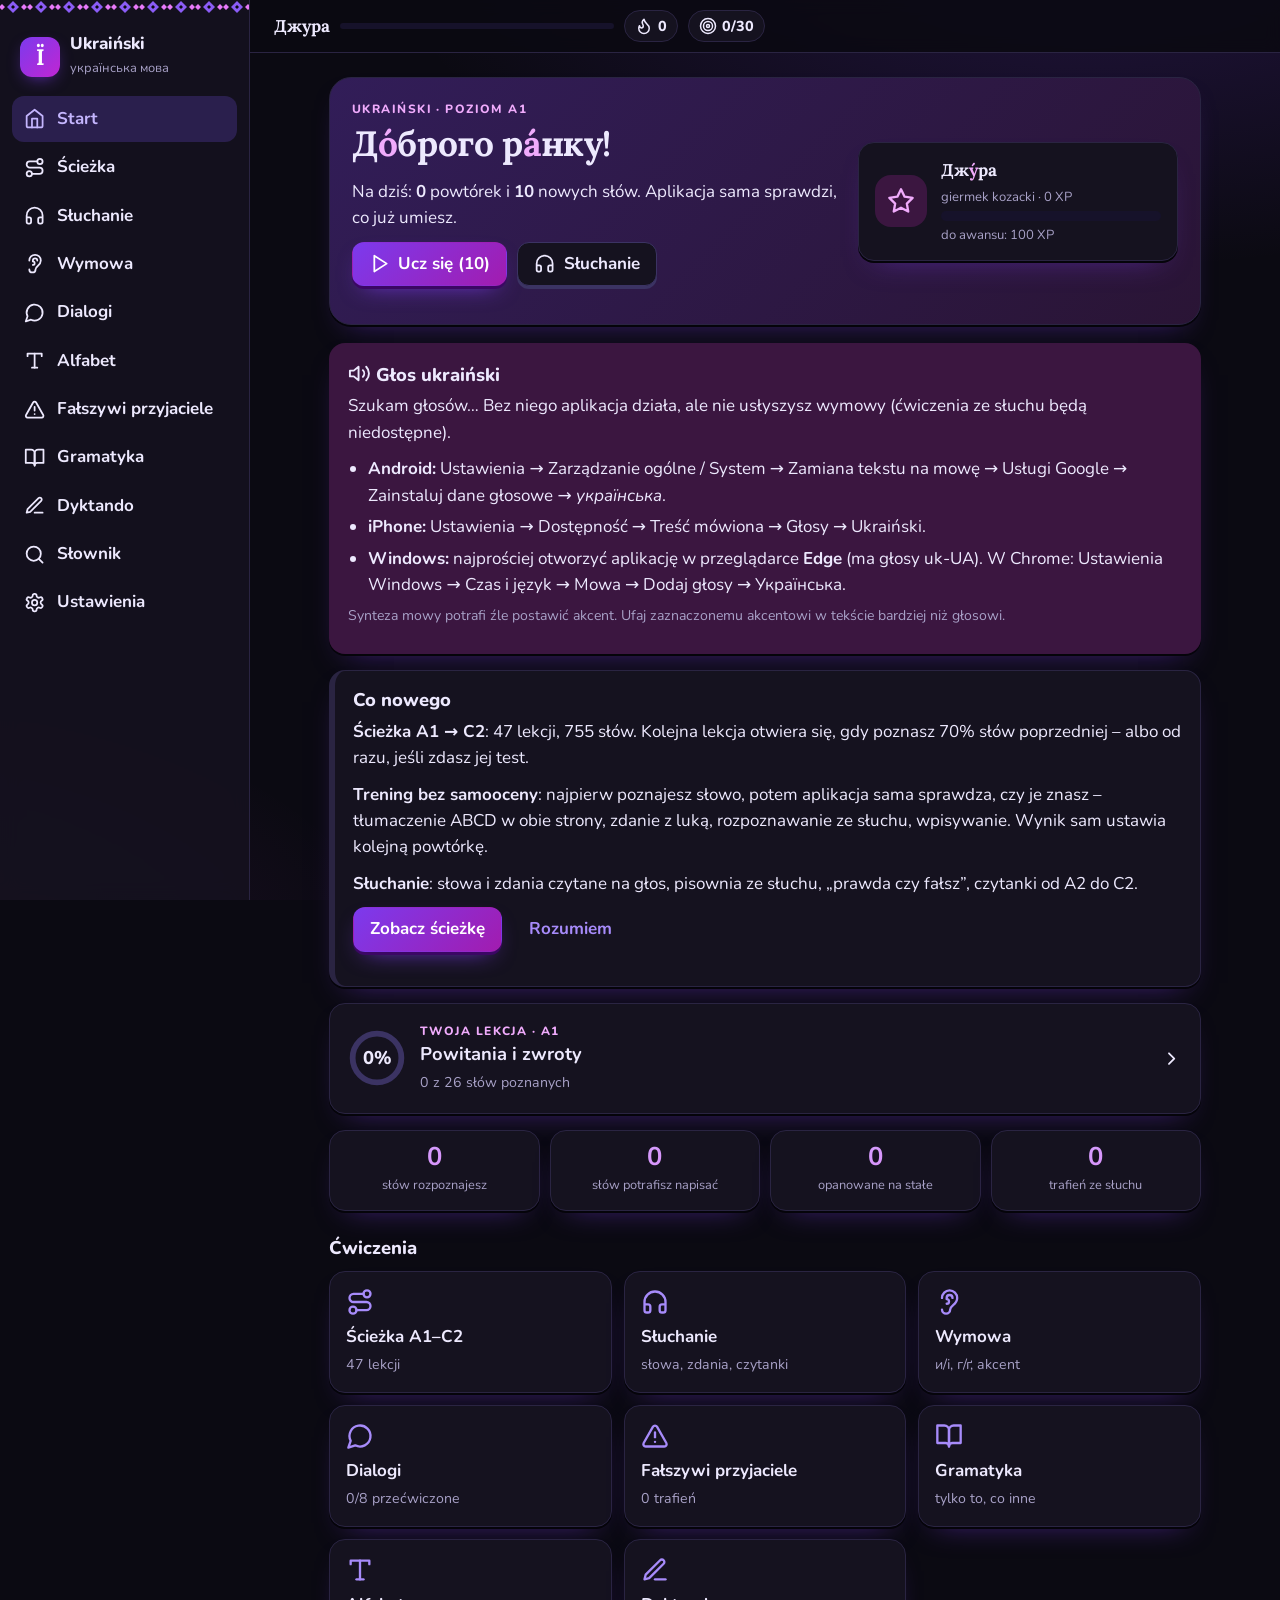
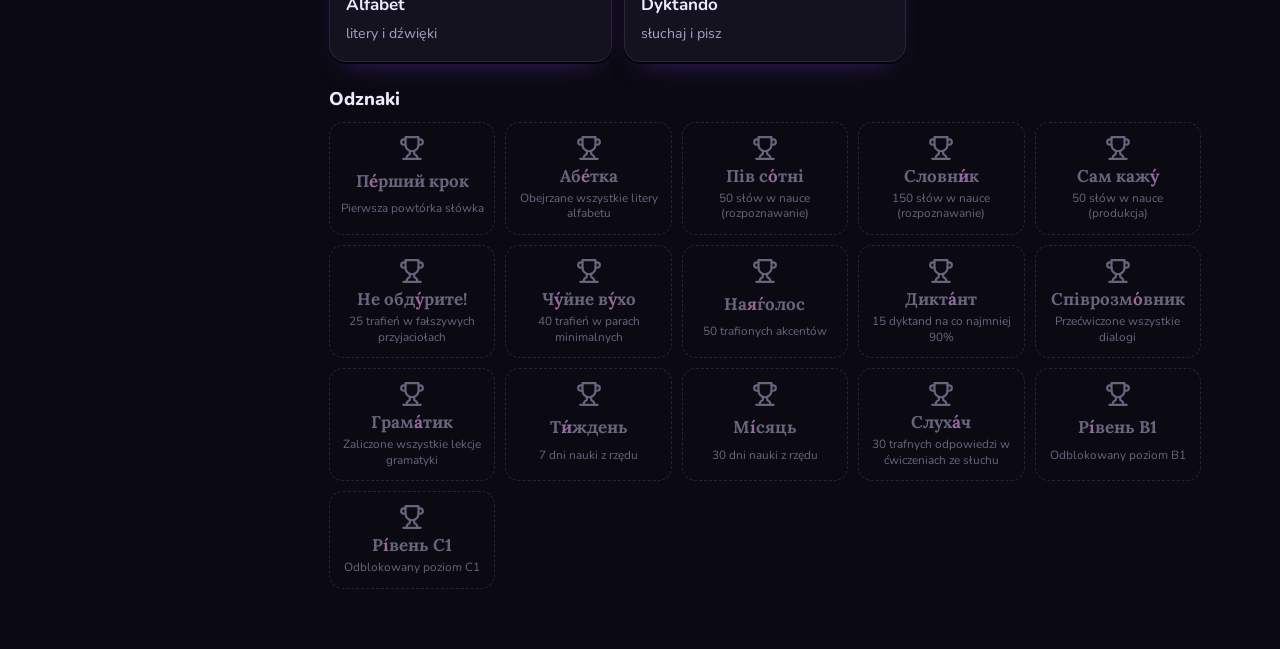
==== commit 1a447b5e: "XP: 1 dobra odpowiedź = 1 punkt (cel dzienny 30); krótsza nazwa aplikacji Co-Authored-By: Claude Opu" ====
--- a/docs/index.html
+++ b/docs/index.html
@@ -3,7 +3,7 @@
 <head>
 <meta charset="utf-8">
 <meta name="viewport" content="width=device-width, initial-scale=1, viewport-fit=cover">
-<title>Ukraiński dla Polaka</title>
+<title>Ukraiński</title>
 <meta name="description" content="Nauka języka ukraińskiego dla osób polskojęzycznych: alfabet, słownictwo z akcentem i powtórkami, fałszywi przyjaciele, wymowa, dialogi, gramatyka kontrastowa.">
 <meta name="theme-color" content="#0b0a12">
 <meta name="apple-mobile-web-app-capable" content="yes">
@@ -456,7 +456,7 @@
 <body>
 <div class="app">
   <aside class="side" aria-label="Menu główne">
-    <a class="brand" href="#/start"><span class="ini">Ї</span><span><b>Ukraiński dla Polaka</b><small>українська мова</small></span></a>
+    <a class="brand" href="#/start"><span class="ini">Ї</span><span><b>Ukraiński</b><small>українська мова</small></span></a>
     <nav class="nav" id="nav"></nav>
   </aside>
   <div class="col">
@@ -1712,13 +1712,14 @@
   var KEY = 'ukrainski_dla_polaka_v1';
   var S = {
     srs: {}, newDay: { d: 0, r: 0, p: 0 },
-    settings: { newPerDay: 10, translit: true, stress: true, rate: 1, autoplay: true, theme: '', sound: true, sysKb: false, goal: 50 },
+    settings: { newPerDay: 10, translit: true, stress: true, rate: 1, autoplay: true, theme: '', sound: true, sysKb: false, goal: 30 },
     days: [], xp: 0, xpLog: {}, badges: {}, goalDays: [],
     stats: { ff: 0, pairs: 0, stress: 0, dict: 0, gg: 0, abc: {}, prodOk: 0 }, grammar: {}, dialogs: {}, seenIntro: false
   };
   try {
     var raw = localStorage.getItem(KEY);
     if (raw) { var o = JSON.parse(raw); Object.keys(o).forEach(function (k) { if (k === 'settings' || k === 'stats') Object.keys(o[k]).forEach(function (s) { S[k][s] = o[k][s]; }); else S[k] = o[k]; }); }
+    if (!S.xp1) { if (S.settings.goal === 50) S.settings.goal = 30; S.xp1 = 1; } // od 2026-10: 1 dobra odpowiedź = 1 XP
   } catch (e) { }
   function save() {
     var t = today(); if (S.days.indexOf(t) < 0) { S.days.push(t); S.days = S.days.slice(-500); }
@@ -2139,7 +2140,7 @@
     var L = G.level(), vs = SP.voiceStatus(), cu = currentUnit(), q = buildQueue('all');
     var dueN = q.filter(function (e) { return !e.isNew; }).length, newN = q.length - dueN;
     var r = SRS.mastery('r'), p = SRS.mastery('p');
-    var h = '<section class="hero"><div><p class="kicker">Ukraiński dla Polaka · poziom ' + cu.level + '</p><h1 lang="uk">' + st(hello) + '</h1><p class="lead">' +
+    var h = '<section class="hero"><div><p class="kicker">Ukraiński · poziom ' + cu.level + '</p><h1 lang="uk">' + st(hello) + '</h1><p class="lead">' +
       (q.length ? 'Na dziś: <b>' + dueN + '</b> powtórek i <b>' + newN + '</b> nowych słów. Aplikacja sama sprawdzi, co już umiesz.' : 'Wszystko na dziś zrobione. Чудо́во! Posłuchaj czytanki albo przećwicz dialog.') + '</p>' +
       '<div class="row"><a class="btn primary" href="#/trening/all">' + ic('play') + (q.length ? 'Ucz się (' + q.length + ')' : 'Trening') + '</a><a class="btn" href="#/sluchanie">' + ic('headphones') + 'Słuchanie</a></div></div>' +
       '<div class="lvcard"><span class="lvbadge">' + ic('star') + '</span><div><b lang="uk">' + st(L.name) + '</b><small>' + esc(L.pl) + ' · ' + S.xp + ' XP</small>' + bar(S.xp - L.from, L.to - L.from) + '<small>' + (L.next ? 'do awansu: ' + (L.to - S.xp) + ' XP' : 'najwyższy stopień') + '</small></div></div></section>';
@@ -2382,8 +2383,8 @@
       if (ok) {
         okc++; combo++; best = Math.max(best, combo);
         var mult = 1 + Math.min(2, Math.floor(combo / 4)), r = b ? b.getBoundingClientRect() : null;
-        G.addXP((e.dir === 'p' ? 8 : 5) * mult);
-        if (r) floatXP('+' + (e.dir === 'p' ? 8 : 5) * mult, r.left + r.width / 2, r.top);
+        G.addXP(1);
+        if (r) floatXP('+1', r.left + r.width / 2, r.top);
         if (e.dir === 'p') { S.stats.prodOk++; G.save(); }
         // nowe słowo: drugie sprawdzenie w tej samej sesji, ale w innej formie (zdanie z luką / PL → UA)
         if (e.isNew && !SRS.card(e.w, 'p')) queue.splice(Math.min(queue.length, pos + 4), 0, { w: e.w, dir: 'p', followUp: true });
@@ -2424,7 +2425,7 @@
       $('.sessbar').innerHTML = bar(k, items.length) + '<span>' + (k + 1) + '/' + items.length + '</span>' + (combo >= 3 ? '<span class="combo">' + ic('flame') + combo + '</span>' : '');
       var q = items[k];
       keyH = askMC($('#stage'), q, function (ok, b) {
-        if (ok) { good++; combo++; var r = b.getBoundingClientRect(); G.addXP(4, r.left, r.top); floatXP('+4', r.left + r.width / 2, r.top); if (o.counter) { S.stats[o.counter] = (S.stats[o.counter] || 0) + 1; G.save(); } }
+        if (ok) { good++; combo++; var r = b.getBoundingClientRect(); G.addXP(1, r.left, r.top); floatXP('+1', r.left + r.width / 2, r.top); if (o.counter) { S.stats[o.counter] = (S.stats[o.counter] || 0) + 1; G.save(); } }
         else combo = 0;
         k++; show();
       });
@@ -2503,7 +2504,7 @@
         b.onclick = function () {
           var k = +b.getAttribute('data-k');
           $$('.opt', box).forEach(function (x) { x.disabled = true; if (+x.getAttribute('data-k') === q[2]) x.classList.add('right'); });
-          if (k === q[2]) { good++; S.stats.listen++; G.addXP(6); G.sfx('ok'); } else { b.classList.add('wrong'); G.sfx('bad'); }
+          if (k === q[2]) { good++; S.stats.listen++; G.addXP(1); G.sfx('ok'); } else { b.classList.add('wrong'); G.sfx('bad'); }
           answered++;
           if (answered === t.qs.length) {
             S.stats.texts[t.id] = Math.max(S.stats.texts[t.id] || 0, good); G.save(); G.checkBadges();
@@ -2596,7 +2597,7 @@
         b.onclick = function () {
           var o = opts[+b.getAttribute('data-i')];
           $$('.opt').forEach(function (x) { x.disabled = true; if (opts[+x.getAttribute('data-i')][1]) x.classList.add('right'); });
-          if (o[1]) { good++; S.stats.ff++; G.save(); G.addXP(4); G.sfx('ok'); } else { b.classList.add('wrong'); G.sfx('bad'); }
+          if (o[1]) { good++; S.stats.ff++; G.save(); G.addXP(1); G.sfx('ok'); } else { b.classList.add('wrong'); G.sfx('bad'); }
           $('#fb').innerHTML = '<div class="card note"><p><b lang="uk">' + st(f[0]) + '</b> = ' + esc(f[1]) + '. ' + (f[3] && f[3] !== '–' ? 'Polskie „' + esc(f[2]) + '” to po ukraińsku <b lang="uk">' + st(f[3]) + '</b>.' : '') + '</p><p lang="uk">' + st(f[4]) + '</p><p class="muted small">' + esc(f[5]) + '</p><button class="btn primary block" id="nx">Dalej</button></div>';
           $('#nx').onclick = function () { k++; q(); };
         };
@@ -2648,7 +2649,7 @@
         b.onclick = function () {
           var s = +b.getAttribute('data-s');
           $$('.opt').forEach(function (x) { x.disabled = true; if (+x.getAttribute('data-s') === side) x.classList.add('right'); });
-          if (s === side) { good++; S.stats.pairs++; G.save(); G.addXP(2); G.sfx('ok'); } else { b.classList.add('wrong'); G.sfx('bad'); }
+          if (s === side) { good++; S.stats.pairs++; G.save(); G.addXP(1); G.sfx('ok'); } else { b.classList.add('wrong'); G.sfx('bad'); }
           $('#fb').innerHTML = '<div class="row center">' + say(it[0]) + '<span lang="uk">' + st(it[0]) + '</span><span class="muted">vs</span><span lang="uk">' + st(it[2]) + '</span>' + say(it[2]) + '</div><button class="btn primary block" id="nx">Dalej</button>';
           $('#nx').onclick = function () { k++; q(); };
         };
@@ -2669,7 +2670,7 @@
         b.onclick = function () {
           var l = b.getAttribute('data-l');
           $$('.opt').forEach(function (x) { x.disabled = true; if (x.getAttribute('data-l') === right) x.classList.add('right'); });
-          if (l === right) { good++; S.stats.gg++; G.save(); G.addXP(2); G.sfx('ok'); } else { b.classList.add('wrong'); G.sfx('bad'); }
+          if (l === right) { good++; S.stats.gg++; G.save(); G.addXP(1); G.sfx('ok'); } else { b.classList.add('wrong'); G.sfx('bad'); }
           $('.big.ua').innerHTML = st(word); SP.speak(word);
           $('#fb').innerHTML = '<button class="btn primary block" id="nx">Dalej</button>'; $('#nx').onclick = function () { k++; q(); };
         };
@@ -2696,7 +2697,7 @@
         b.onclick = function () {
           var i = +b.getAttribute('data-i');
           $$('.lt.v').forEach(function (x) { x.disabled = true; if (+x.getAttribute('data-i') === idx) x.classList.add('right'); });
-          if (i === idx) { good++; S.stats.stress++; G.save(); G.addXP(2); G.sfx('ok'); } else { b.classList.add('wrong'); G.sfx('bad'); }
+          if (i === idx) { good++; S.stats.stress++; G.save(); G.addXP(1); G.sfx('ok'); } else { b.classList.add('wrong'); G.sfx('bad'); }
           SP.speak(word);
           $('#fb').innerHTML = '<div class="row center"><span class="ua bigish" lang="uk">' + U.st(word) + '</span>' + say(word) + '</div><button class="btn primary block" id="nx">Dalej</button>';
           $('#nx').onclick = function () { k++; q(); };
@@ -2767,7 +2768,7 @@
                 var exp = norm(line).split(' '), best = 0, bestAlt = alts[0];
                 alts.forEach(function (al) { var got = norm(al).split(' '), hit = exp.filter(function (w) { return got.indexOf(w) >= 0; }).length / exp.length; if (hit > best) { best = hit; bestAlt = al; } });
                 box.innerHTML = 'Rozpoznano: <span lang="uk">„' + esc(bestAlt) + '”</span> – ' + (best >= 1 ? '<b class="okc">wszystkie słowa</b>' : '<b class="mid">' + Math.round(best * 100) + '% słów</b>');
-                if (best >= .8) G.addXP(2);
+                if (best >= .8) G.addXP(1);
               });
             } catch (e) { box.innerHTML = '<span class="badc">Rozpoznawanie niedostępne.</span>'; }
           }
@@ -2791,7 +2792,7 @@
       })(i);
     }
     function roleplay(r) { showText = false; render(); playSeq(0, r); }
-    function markDone() { if (!S.dialogs[d.id]) { S.dialogs[d.id] = U.today(); G.save(); G.addXP(15); G.checkBadges(); } else G.addXP(3); }
+    function markDone() { if (!S.dialogs[d.id]) { S.dialogs[d.id] = U.today(); G.save(); G.addXP(1); G.checkBadges(); } }
     cleanup = function () { stopFlag = true; if (recIdx >= 0) SP.stopRec(); };
     render();
   };
@@ -2828,7 +2829,7 @@
       $('#res').innerHTML = '<div class="verdict ' + (score >= .9 ? 'ok' : score >= .6 ? 'typo' : 'bad') + '"><b>' + Math.round(score * 100) + '%</b> ' + (score >= .9 ? G.praise() : 'Porównaj z wzorem:') + '</div>' +
         '<p class="dict" lang="uk">' + sw.map(function (w, k) { return '<span class="' + (hit[k] ? 'okw' : 'badw') + '">' + st(w) + '</span>'; }).join(' ') + ' ' + say(item[0]) + '</p><p class="muted">' + esc(item[1]) + '</p>';
       inp.disabled = true; $('#kbh').style.display = 'none';
-      G.addXP(Math.round(score * 8)); G.sfx(score >= .9 ? 'ok' : 'bad');
+      G.addXP(score >= .9 ? 1 : 0); G.sfx(score >= .9 ? 'ok' : 'bad');
       if (score >= .9) { S.stats.dict++; G.save(); G.checkBadges(); }
       $('#chk').textContent = 'Następne'; $('#chk').onclick = newItem;
       void words;
@@ -2862,7 +2863,7 @@
         b.onclick = function () {
           var k = +b.getAttribute('data-k');
           $$('.opt', box).forEach(function (x) { x.disabled = true; if (+x.getAttribute('data-k') === q[2]) x.classList.add('right'); });
-          if (k === q[2]) { good++; G.addXP(3); G.sfx('ok'); } else { b.classList.add('wrong'); G.sfx('bad'); }
+          if (k === q[2]) { good++; G.addXP(1); G.sfx('ok'); } else { b.classList.add('wrong'); G.sfx('bad'); }
           SP.speak(q[1][q[2]]);
           answered++;
           if (answered === g.quiz.length) {
@@ -2915,7 +2916,7 @@
       $$('.opt').forEach(function (b) {
         b.onclick = function () {
           $$('.opt').forEach(function (x) { x.disabled = true; if (x.getAttribute('data-o') === right) x.classList.add('right'); });
-          if (b.getAttribute('data-o') === right) { good++; G.addXP(2); G.sfx('ok'); } else { b.classList.add('wrong'); G.sfx('bad'); }
+          if (b.getAttribute('data-o') === right) { good++; G.addXP(1); G.sfx('ok'); } else { b.classList.add('wrong'); G.sfx('bad'); }
           SP.speak(w.ua);
           $('#fb').innerHTML = '<p class="center">' + esc(w.pl) + '</p><button class="btn primary block" id="nx">Dalej</button>'; $('#nx').onclick = function () { k++; q(); };
         };
@@ -2952,7 +2953,7 @@
     main.innerHTML = h;
     function upd(k, v) { s[k] = v; G.save(); }
     $('#npd').onchange = function () { upd('newPerDay', Math.max(0, Math.min(50, +this.value || 0))); };
-    $('#goal').onchange = function () { upd('goal', Math.max(10, +this.value || 50)); renderStatus(); };
+    $('#goal').onchange = function () { upd('goal', Math.max(10, +this.value || 30)); renderStatus(); };
     $('#str').onchange = function () { upd('stress', this.checked); };
     $('#trs').onchange = function () { upd('translit', this.checked); };
     $('#ap').onchange = function () { upd('autoplay', this.checked); };
